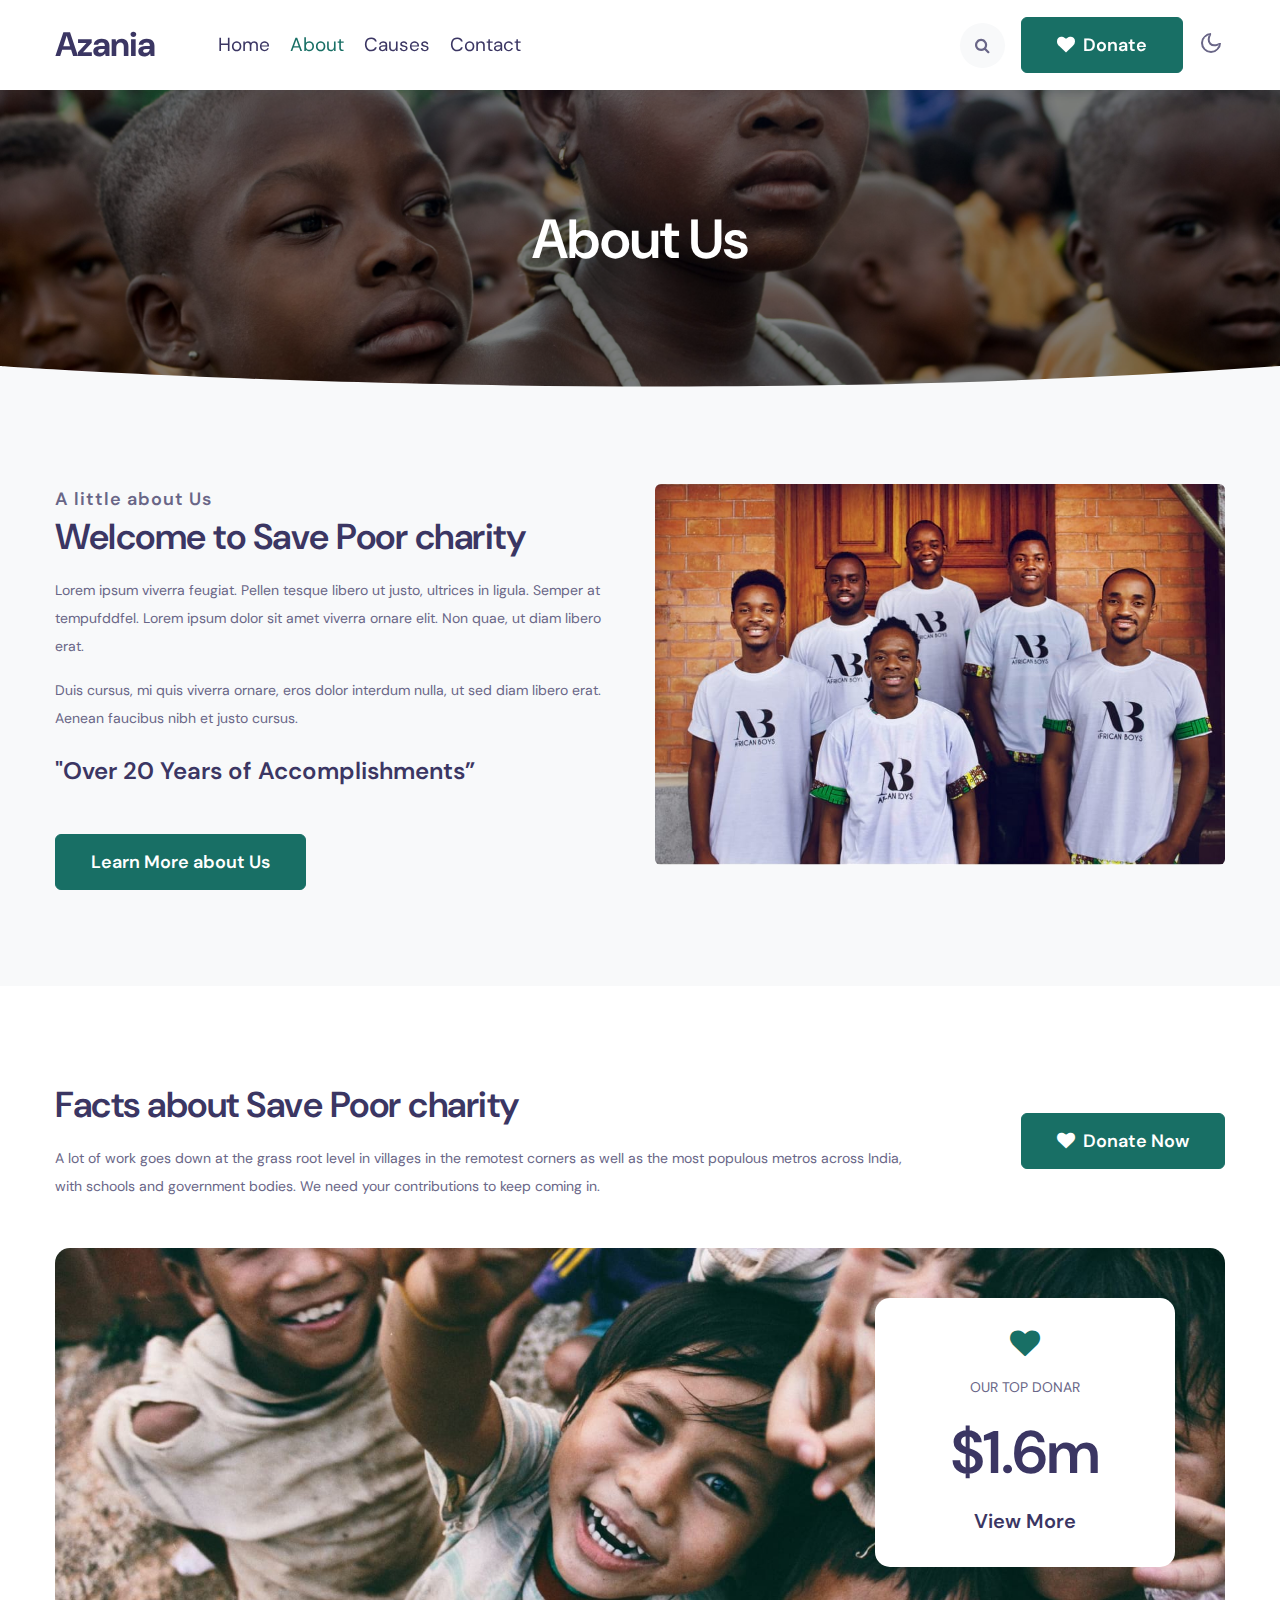
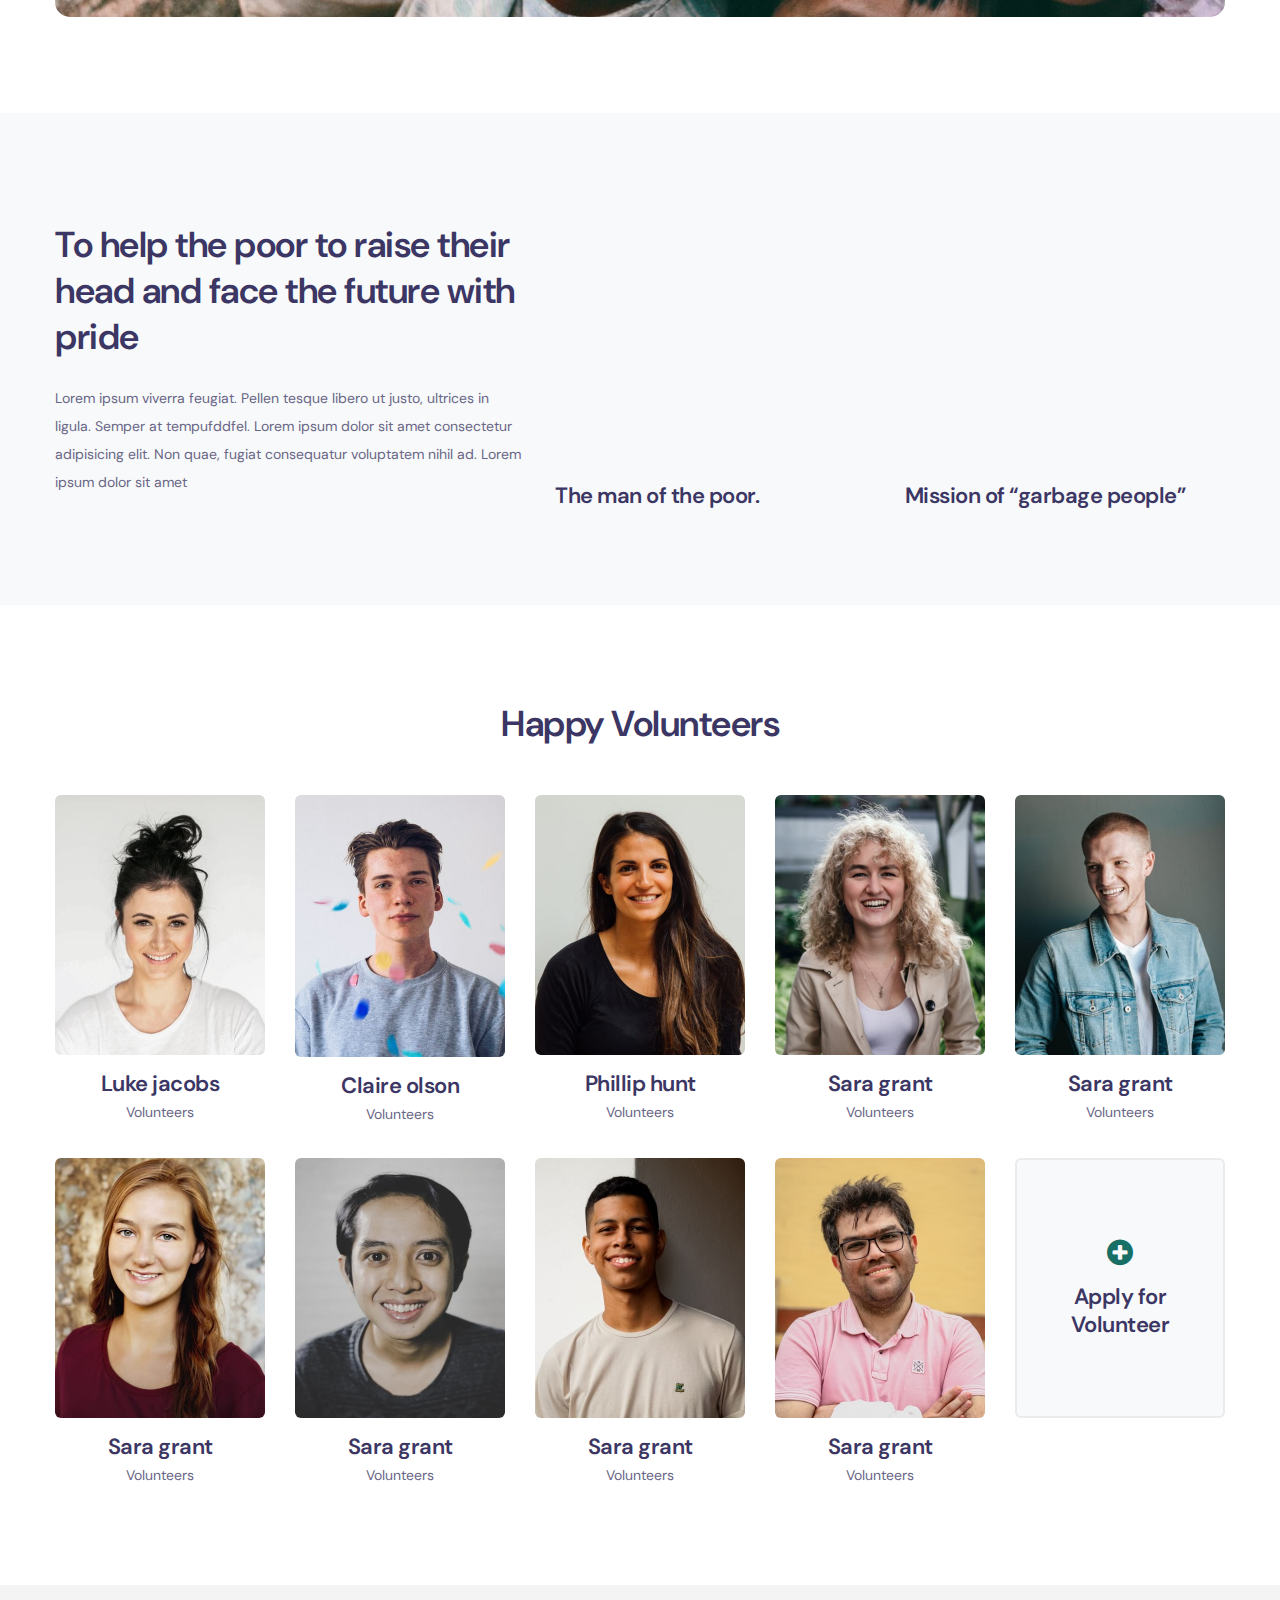
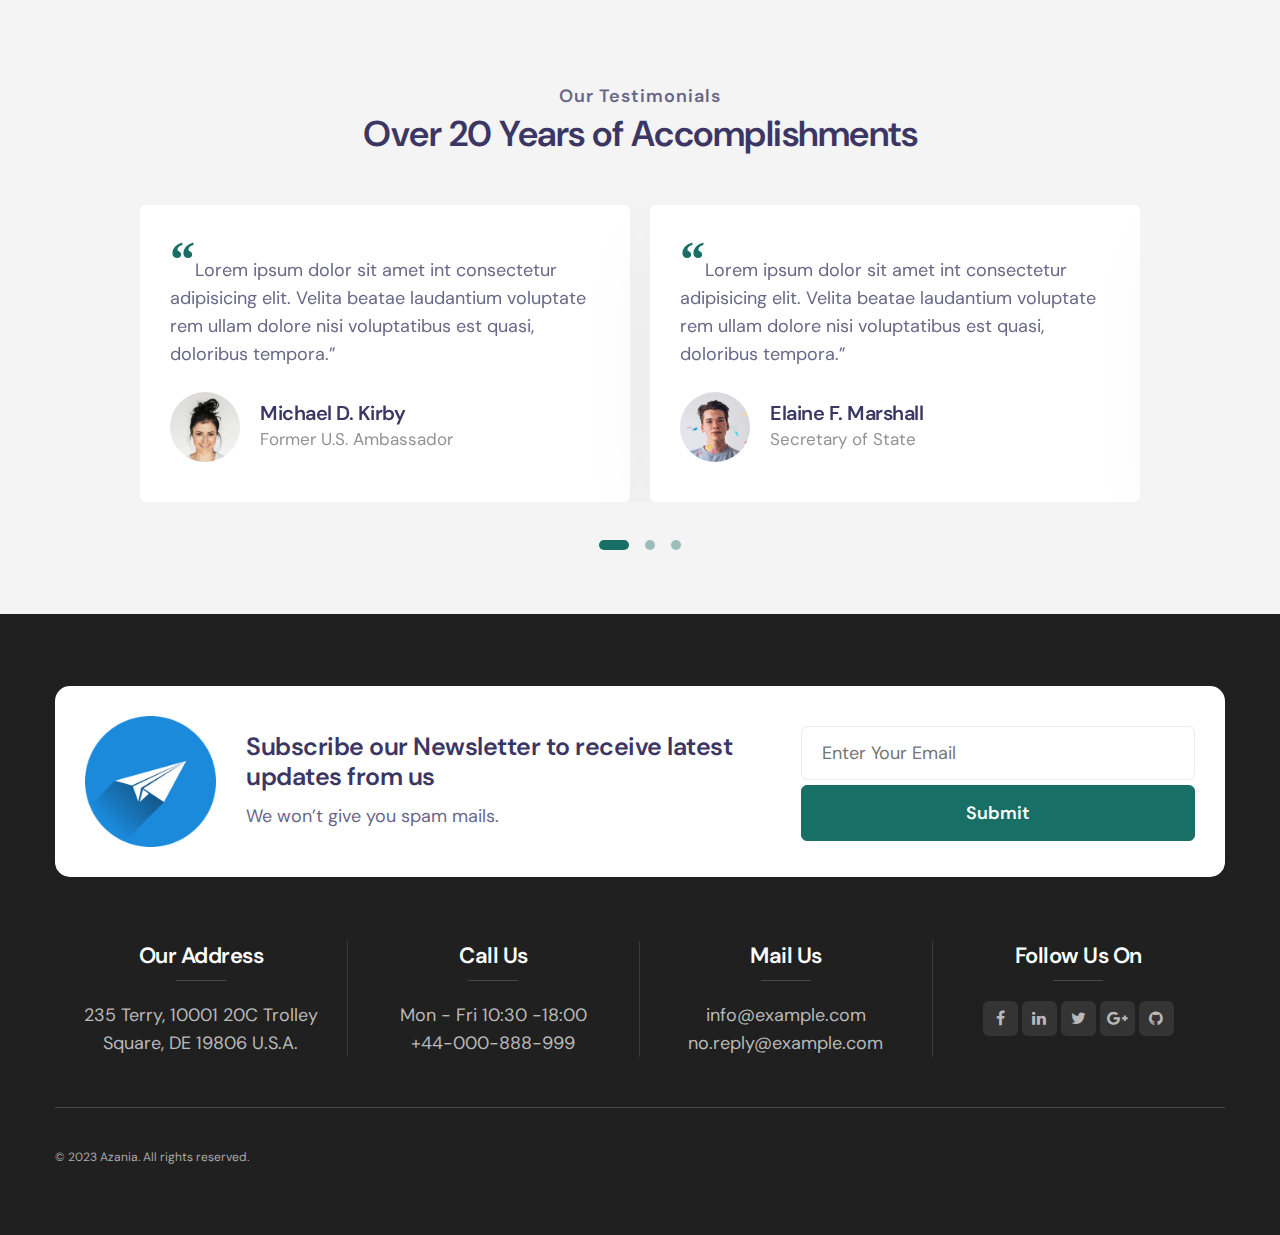
==== azania/about.html @ c0903a4f "Init Commit" ====
<!--
Author: W3layouts
Author URL: http://w3layouts.com
-->
<!doctype html>
<html lang="en">
  <head>
    <!-- Required meta tags -->
    <meta charset="utf-8">
    <meta name="viewport" content="width=device-width, initial-scale=1, shrink-to-fit=no">

    <title>Azania - NPO</title>

    <link href="//fonts.googleapis.com/css2?family=DM+Sans:wght@400;700&display=swap" rel="stylesheet">
    
    <!-- Template CSS -->
    <link rel="stylesheet" href="assets/css/style-starter.css">
  </head>
  <body>
<!--header-->
<header id="site-header" class="fixed-top">
  <div class="container">
    <nav class="navbar navbar-expand-lg stroke">
      <h1><a class="navbar-brand mr-lg-5" href="index.html">
        <!-- <img src="assets/images/logo.png" alt="Your logo" title="Your logo" /> -->
        Azania
        </a></h1>
      <!-- if logo is image enable this   
    <a class="navbar-brand" href="#index.html">
        <img src="image-path" alt="Your logo" title="Your logo" style="height:35px;" />
    </a> -->
      <button class="navbar-toggler  collapsed bg-gradient" type="button" data-toggle="collapse"
        data-target="#navbarTogglerDemo02" aria-controls="navbarTogglerDemo02" aria-expanded="false"
        aria-label="Toggle navigation">
        <span class="navbar-toggler-icon fa icon-expand fa-bars"></span>
        <span class="navbar-toggler-icon fa icon-close fa-times"></span>
        </span>
      </button>

      <div class="collapse navbar-collapse" id="navbarTogglerDemo02">
        <ul class="navbar-nav w-100">
          <li class="nav-item @@home__active">
            <a class="nav-link" href="index.html">Home <span class="sr-only">(current)</span></a>
          </li>
          <li class="nav-item active">
            <a class="nav-link" href="about.html">About</a>
          </li>
          <li class="nav-item @@causes__active">
            <a class="nav-link" href="causes.html">Causes</a>
          </li>
          <li class="nav-item @@contact__active">
            <a class="nav-link" href="contact.html">Contact</a>
          </li>
          <li class="ml-lg-auto mr-lg-0 m-auto">
            <!--/search-right-->
            <div class="search-right">
              <a href="#search" title="search"><span class="fa fa-search" aria-hidden="true"></span></a>
              <!-- search popup -->
              <div id="search" class="pop-overlay">
                  <div class="popup">
                      <h4 class="mb-3">Search here</h4>
                      <form action="error.html" method="GET" class="search-box">
                          <input type="search" placeholder="Enter Keyword" name="search" required="required"
                              autofocus="">
                          <button type="submit" class="btn btn-style btn-primary">Search</button>
                      </form>

                  </div>
                  <a class="close" href="#close">×</a>
              </div>
              <!-- /search popup -->
          </div>
          <!--//search-right-->
          </li>
          <li class="align-self">
            <a href="#donate" class="btn btn-style btn-primary ml-lg-3 mr-lg-2"><span class="fa fa-heart mr-1"></span> Donate</a>
          </li>
        </ul>
      </div>
      <!-- toggle switch for light and dark theme -->
      <div class="mobile-position">
        <nav class="navigation">
          <div class="theme-switch-wrapper">
            <label class="theme-switch" for="checkbox">
              <input type="checkbox" id="checkbox">
              <div class="mode-container">
                <i class="gg-sun"></i>
                <i class="gg-moon"></i>
              </div>
            </label>
          </div>
        </nav>
      </div>
      <!-- //toggle switch for light and dark theme -->
    </nav>
  </div>
</header>
<!-- //header -->
<div class="inner-banner">
    <section class="w3l-breadcrumb py-5">
        <div class="container py-lg-5 py-md-3">
            <h2 class="title">About Us</h2>
        </div>
    </section>
</div>
<!-- banner bottom shape -->
<div class="position-relative">
    <div class="shape overflow-hidden">
        <svg viewBox="0 0 2880 48" fill="none" xmlns="http://www.w3.org/2000/svg">
            <path d="M0 48H1437.5H2880V0H2160C1442.5 52 720 0 720 0H0V48Z" fill="currentColor"></path>
        </svg>
    </div>
</div>
<!-- banner bottom shape -->
<section class="w3l-aboutblock1 py-5" id="about">
    <div class="container py-lg-5 py-md-3">
        <div class="row">
            <div class="col-lg-6">
                <h5 class="title-small">A little about Us</h5>
                <h3 class="title-big">Welcome to Save Poor charity</h3>
                <p class="mt-3">Lorem ipsum viverra feugiat. Pellen tesque libero ut justo,
                    ultrices in ligula. Semper at tempufddfel. Lorem ipsum dolor sit amet viverra ornare
                    elit. Non quae, ut diam libero erat.</p>
                <p class="mt-3">Duis cursus, mi quis viverra ornare, eros dolor interdum nulla, ut sed diam libero erat. Aenean faucibus
                    nibh et justo cursus.</p>
                <h3 class="title mt-4">"Over 20 Years of Accomplishments”</h3>
                <a href="#MoreAboutUs" class="btn btn-primary btn-style mt-lg-5 mt-4">Learn More about Us</a>
            </div>
            <div class="col-lg-6 mt-lg-0 mt-5">
                <img src="assets/images/about.jpg" alt="" class="radius-image img-fluid">
            </div>
        </div>
    </div>
</section>
 <!-- forms -->
 <section class="w3l-forms-9 py-5" id="">
     <div class="main-w3 py-lg-5 py-md-3">
         <div class="container">
             <div class="row align-items-center">
                 <div class="main-midd col-lg-9">
                     <h3 class="title-big">Facts about Save Poor charity</h3>
                     <p class="mt-3">A lot of work goes down at the grass root level in villages in the remotest corners
                         as
                         well as the most populous metros across India, with schools and government bodies.
                         We need your contributions to keep coming in.</p>
                 </div>
                 <div class="main-midd-2 col-lg-3 mt-lg-0 mt-4 text-lg-right">
                     <a class="btn btn-style btn-primary" href="#donate"><span class="fa fa-heart mr-1"></span> Donate
                         Now </a>
                 </div>
             </div>

             <div class="donar-img mt-5">
                <div class="right-side text-center">
                    <span class="fa fa-heart"></span>
                    <p>OUR TOP DONAR</p>
                    <h3 class="big my-3">$1.6m</h3>
                    <a class="btn btn-text" href="#ViewMore">View More</a>
                </div>
            </div>
         </div>
     </div>
 </section>
 <!-- //forms -->
<section class="w3l-aboutblock3 py-5" id="videos">
    <div class="video-recipe py-lg-5 py-md-3">
        <div class="container">
            <div class="row">
                <div class="col-lg-5 align-self">
                    <h3 class="title-big">To help the poor to raise their head and face the future with pride</h3>
                    <p class="mt-4">Lorem ipsum viverra feugiat. Pellen tesque libero ut justo,
                        ultrices in ligula. Semper at tempufddfel. Lorem ipsum dolor sit amet consectetur adipisicing
                        elit. Non quae, fugiat consequatur voluptatem nihil ad. Lorem ipsum dolor sit amet</p>
                </div>
                <div class="col-lg-7 mt-lg-0 mt-md-5 mt-4">
                    <div class="row">
                        <div class="col-md-6">
                            <iframe src="https://www.youtube.com/embed/MG3jGHnBVQs" frameborder="0"
                                allow="accelerometer; autoplay; encrypted-media; gyroscope; picture-in-picture"
                                allowfullscreen></iframe>
                            <h3 class="video-title mt-sm-4 mt-3">The man of the poor.</h3>
                        </div>
                        <div class="col-md-6 mt-md-0 mt-5">
                            <iframe src="https://www.youtube.com/embed/MG3jGHnBVQs" frameborder="0"
                                allow="accelerometer; autoplay; encrypted-media; gyroscope; picture-in-picture"
                                allowfullscreen></iframe>
                                <h3 class="video-title mt-sm-4 mt-3">Mission of “garbage people”</h3>
                        </div>
                    </div>
                </div>
            </div>
        </div>
    </div>
</section>
<!--/team-sec-->
<section class="w3l-team-main" id="team">
    <div class="team py-5">
        <div class="container py-lg-5">
            <div class="title-content text-center">
                <h3 class="title-big">Happy Volunteers</h3>
            </div>
            <div class="team-row mt-md-5 mt-4">
                <div class="team-wrap">
                    <div class="team-member text-center">
                        <div class="team-img">
                            <img src="assets/images/team1.jpg" alt="" class="radius-image img-fluid">
                        </div>
                        <a href="#url" class="team-title">Luke jacobs</a>
                        <p>Volunteers</p>
                    </div>
                </div>
                <!-- end team member -->

                <div class="team-wrap">
                    <div class="team-member text-center">
                        <div class="team-img">
                            <img src="assets/images/team2.jpg" alt="" class="radius-image img-fluid">
                        </div>
                        <a href="#url" class="team-title">Claire olson</a>
                        <p>Volunteers</p>
                    </div>
                </div>
                <!-- end team member -->

                <div class="team-wrap">
                    <div class="team-member last text-center">
                        <div class="team-img">
                            <img src="assets/images/team3.jpg" alt="" class="radius-image img-fluid">
                        </div>
                        <a href="#url" class="team-title">Phillip hunt</a>
                        <p>Volunteers</p>
                    </div>
                </div>
                <!-- end team member -->

                <div class="team-wrap">
                    <div class="team-member last text-center">
                        <div class="team-img">
                            <img src="assets/images/team4.jpg" alt="" class="radius-image img-fluid">
                        </div>
                        <a href="#url" class="team-title">Sara grant</a>
                        <p>Volunteers</p>
                    </div>
                </div>
                <!-- end team member -->

                <div class="team-wrap">
                    <div class="team-member last text-center">
                        <div class="team-img">
                            <img src="assets/images/team5.jpg" alt="" class="radius-image img-fluid">
                        </div>
                        <a href="#url" class="team-title">Sara grant</a>
                        <p>Volunteers</p>
                    </div>
                </div>
                <!-- end team member -->

                <div class="team-wrap">
                    <div class="team-member last text-center">
                        <div class="team-img">
                            <img src="assets/images/team6.jpg" alt="" class="radius-image img-fluid">
                        </div>
                        <a href="#url" class="team-title">Sara grant</a>
                        <p>Volunteers</p>
                    </div>
                </div>
                <!-- end team member -->

                <div class="team-wrap">
                    <div class="team-member last text-center">
                        <div class="team-img">
                            <img src="assets/images/team7.jpg" alt="" class="radius-image img-fluid">
                        </div>
                        <a href="#url" class="team-title">Sara grant</a>
                        <p>Volunteers</p>
                    </div>
                </div>
                <!-- end team member -->

                <div class="team-wrap">
                    <div class="team-member last text-center">
                        <div class="team-img">
                            <img src="assets/images/team8.jpg" alt="" class="radius-image img-fluid">
                        </div>
                        <a href="#url" class="team-title">Sara grant</a>
                        <p>Volunteers</p>
                    </div>
                </div>
                <!-- end team member -->

                <div class="team-wrap">
                    <div class="team-member last text-center">
                        <div class="team-img">
                            <img src="assets/images/team9.jpg" alt="" class="radius-image img-fluid">
                        </div>
                        <a href="#url" class="team-title">Sara grant</a>
                        <p>Volunteers</p>
                    </div>
                </div>
                <!-- end team member -->

                <div class="team-apply">
                    <a href="#url" class="team-title m-0"><span class="fa fa-plus-circle d-block mb-3"></span> Apply for Volunteer</a>
                </div>

            </div>
        </div>
</section>
<!--//team-sec-->
<!-- testimonials -->
<section class="w3l-testimonials" id="testimonials">
	<!-- /grids -->
	<div class="customer-layout py-5">
		<div class="container py-lg-5 py-md-4">
            <div class="heading align-self text-center">
                <h6 class="title-small">Our Testimonials</h6>
                <h3 class="title-big mb-md-5 mb-4">Over 20 Years of Accomplishments</h3>
            </div>
			<!-- /grids -->
			<div class="row testimonial-row">
				<div id="owl-demo1" class="owl-two owl-carousel owl-theme mb-lg-3 mb-5">
					<div class="item">
						<div class="testimonial-content">
							<div class="testimonial">
								<blockquote>
									<q>Lorem ipsum dolor sit amet int consectetur adipisicing elit. Velita beatae laudantium
										voluptate rem ullam dolore nisi voluptatibus est quasi, doloribus tempora.</q>
								</blockquote>
								<div class="testi-des">
									<div class="test-img"><img src="assets/images/team1.jpg" class="img-fluid" alt="client-img">
									</div>
									<div class="peopl align-self">
										<h3>Michael D. Kirby</h3>
										<p class="indentity">Former U.S. Ambassador </p>
									</div>
								</div>
							</div>
						</div>
					</div>
					<div class="item">
						<div class="testimonial-content">
							<div class="testimonial">
							  <blockquote>
								  <q>Lorem ipsum dolor sit amet int consectetur adipisicing elit. Velita beatae laudantium
									  voluptate rem ullam dolore nisi voluptatibus est quasi, doloribus tempora.</q>
							  </blockquote>
								<div class="testi-des">
									<div class="test-img"><img src="assets/images/team2.jpg" class="img-fluid" alt="client-img">
									</div>
									<div class="peopl align-self">
										<h3>Elaine F. Marshall</h3>
										<p class="indentity">Secretary of State </p>
									</div>
								</div>
							</div>
						</div>
					</div>
					<div class="item">
						<div class="testimonial-content">
							<div class="testimonial">
							  <blockquote>
								  <q>Lorem ipsum dolor sit amet int consectetur adipisicing elit. Velita beatae laudantium
									  voluptate rem ullam dolore nisi voluptatibus est quasi, doloribus tempora.</q>
							  </blockquote>
								<div class="testi-des">
									<div class="test-img"><img src="assets/images/team3.jpg" class="img-fluid" alt="client-img">
									</div>
									<div class="peopl align-self">
										<h3>Janice Hoffman</h3>
										<p class="indentity">Chief Operating Officer</p>
									</div>
								</div>
							</div>
						</div>
					</div>
					<div class="item">
						<div class="testimonial-content">
							<div class="testimonial">
							  <blockquote>
								  <q>Lorem ipsum dolor sit amet int consectetur adipisicing elit. Velita beatae laudantium
									  voluptate rem ullam dolore nisi voluptatibus est quasi, doloribus tempora.</q>
							  </blockquote>
								<div class="testi-des">
									<div class="test-img"><img src="assets/images/team4.jpg" class="img-fluid" alt="client-img">
									</div>
									<div class="peopl align-self">
										<h3>Stefan Homa</h3>
										<p class="indentity">Charity architect</p>
									</div>
								</div>
							</div>
						</div>
					</div>
					<div class="item">
						<div class="testimonial-content">
							<div class="testimonial">
							  <blockquote>
								  <q>Lorem ipsum dolor sit amet int consectetur adipisicing elit. Velita beatae laudantium
									  voluptate rem ullam dolore nisi voluptatibus est quasi, doloribus tempora.</q>
							  </blockquote>
								<div class="testi-des">
									<div class="test-img"><img src="assets/images/team2.jpg" class="img-fluid" alt="client-img">
									</div>
									<div class="peopl align-self">
										<h3>Jeannie Gooch</h3>
										<p class="indentity">Funding teacher</p>
									</div>
								</div>
							</div>
						</div>
					</div>
					<div class="item">
						<div class="testimonial-content">
							<div class="testimonial">
							  <blockquote>
								  <q>Lorem ipsum dolor sit amet int consectetur adipisicing elit. Velita beatae laudantium
									  voluptate rem ullam dolore nisi voluptatibus est quasi, doloribus tempora.</q>
							  </blockquote>
								<div class="testi-des">
									<div class="test-img"><img src="assets/images/team3.jpg" class="img-fluid" alt="client-img">
									</div>
									<div class="peopl align-self">
										<h3>Elaine F. Marshall</h3>
										<p class="indentity">Secretary of State</p>
									</div>
								</div>
							</div>
						</div>
					</div>
				</div>
			</div>
		</div>
		<!-- /grids -->
	</div>
	<!-- //grids -->
  </section>
  <!-- //testimonials -->
<!-- footer 14 -->
<div class="w3l-footer-main">
  <div class="w3l-sub-footer-content">
      <section class="_form-3">
          <div class="form-main">
              <div class="container">
                  <div class="middle-section grid-column top-bottom">
                      <div class="image grid-three-column">
                          <img src="assets/images/subscribe.png" alt="" class="img-fluid radius-image-full">
                      </div>
                      <div class="text-grid grid-three-column">
                          <h2>Subscribe our Newsletter to receive latest updates from us</h2>
                          <p>We won’t give you spam mails.</p>
                      </div>
                      <div class="form-text grid-three-column">
                          <form action="/" method="GET">
                              <input type="email" name=" placeholder" placeholder="Enter Your Email" required="">
                              <button type="submit" class="btn btn-style btn-primary">Submit</button>
                          </form>
                      </div>
                  </div>
              </div>
          </div>
      </section>
      <!-- Footers-14 -->
      <footer class="footer-14">
          <div id="footers14-block">
              <div class="container">
                  <div class="footers20-content">
                      <div class="d-grid grid-col-4 grids-content">
                          <div class="column">
                              <h4>Our Address</h4>
                                <p>235 Terry, 10001 20C Trolley Square,
                                  DE 19806  U.S.A.</p>
                          </div>
                          <div class="column">
                              <h4>Call Us</h4>
                              <p>Mon - Fri 10:30 -18:00</p>
                              <p><a href="tel:+44-000-888-999">+44-000-888-999</a></p>
                          </div>
                          <div class="column">
                              <h4>Mail Us</h4>
                              <p><a href="mailto:info@example.com">info@example.com</a></p>
                              <p><a href="mailto:no.reply@example.com">no.reply@example.com</a></p>
                          </div>
                          <div class="column">
                              <h4>Follow Us On</h4>
                              <ul>
                                  <li><a href="#facebook"><span class="fa fa-facebook"
                                              aria-hidden="true"></span></a>
                                  </li>
                                  <li><a href="#linkedin"><span class="fa fa-linkedin"
                                              aria-hidden="true"></span></a>
                                  </li>
                                  <li><a href="#twitter"><span class="fa fa-twitter"
                                              aria-hidden="true"></span></a>
                                  </li>
                                  <li><a href="#google"><span class="fa fa-google-plus"
                                              aria-hidden="true"></span></a>
                                  </li>
                                  <li><a href="#github"><span class="fa fa-github" aria-hidden="true"></span></a>
                                  </li>
                              </ul>
                          </div>
                      </div>
                  </div>
                  <div class="footers14-bottom d-flex">
                      <div class="copyright">
                          <p>© 2023 Azania. All rights reserved.</p>
                      </div>
                   
                  </div>
              </div>
          </div>
          <!-- move top -->
          <button onclick="topFunction()" id="movetop" title="Go to top">
              &uarr;
          </button>
          <script>
              // When the user scrolls down 20px from the top of the document, show the button
              window.onscroll = function () {
                  scrollFunction()
              };

              function scrollFunction() {
                  if (document.body.scrollTop > 20 || document.documentElement.scrollTop > 20) {
                      document.getElementById("movetop").style.display = "block";
                  } else {
                      document.getElementById("movetop").style.display = "none";
                  }
              }

              // When the user clicks on the button, scroll to the top of the document
              function topFunction() {
                  document.body.scrollTop = 0;
                  document.documentElement.scrollTop = 0;
              }
          </script>
          <!-- /move top -->

      </footer>
      <!-- Footers-14 -->
  </div>
</div>
<!-- //footer 14 -->

<script src="assets/js/jquery-3.3.1.min.js"></script> <!-- Common jquery plugin -->

<script src="assets/js/theme-change.js"></script><!-- theme switch js (light and dark)-->
<script src="assets/js/owl.carousel.js"></script>

<!-- script for banner slider-->
<script>
  $(document).ready(function () {
    $('.owl-one').owlCarousel({
      loop: true,
      dots: false,
      margin: 0,
      nav: true,
      responsiveClass: true,
      autoplay: true,
      autoplayTimeout: 5000,
      autoplaySpeed: 1000,
      autoplayHoverPause: false,
      responsive: {
        0: {
          items: 1
        },
        480: {
          items: 1
        },
        667: {
          items: 1
        },
        1000: {
          items: 1
        }
      }
    })
  })
</script>
<!-- //script -->

<!-- script for tesimonials carousel slider -->
<script>
  $(document).ready(function () {
    $("#owl-demo1").owlCarousel({
      loop: true,
      margin: 20,
      nav: false,
      responsiveClass: true,
      responsive: {
        0: {
          items: 1
        },
        736: {
          items: 1
        },
        1000: {
          items: 2,
          loop: false
        }
      }
    })
  })
</script>
<!-- //script for tesimonials carousel slider -->

<script src="assets/js/counter.js"></script>

<!--/MENU-JS-->
<script>
  $(window).on("scroll", function () {
    var scroll = $(window).scrollTop();

    if (scroll >= 80) {
      $("#site-header").addClass("nav-fixed");
    } else {
      $("#site-header").removeClass("nav-fixed");
    }
  });

  //Main navigation Active Class Add Remove
  $(".navbar-toggler").on("click", function () {
    $("header").toggleClass("active");
  });
  $(document).on("ready", function () {
    if ($(window).width() > 991) {
      $("header").removeClass("active");
    }
    $(window).on("resize", function () {
      if ($(window).width() > 991) {
        $("header").removeClass("active");
      }
    });
  });
</script>
<!--//MENU-JS-->

<!-- disable body scroll which navbar is in active -->
<script>
  $(function () {
    $('.navbar-toggler').click(function () {
      $('body').toggleClass('noscroll');
    })
  });
</script>
<!-- //disable body scroll which navbar is in active -->

<!--bootstrap-->
<script src="assets/js/bootstrap.min.js"></script>
<!-- //bootstrap-->
</body>

</html>
---- azania/assets/css/style-starter.css ----
@charset "UTF-8";
/*--
Author: W3layouts
Author URL: http://w3layouts.com
--*/
/*!
 * Bootstrap v4.4.1 (https://getbootstrap.com/)
 * Copyright 2011-2019 The Bootstrap Authors
 * Copyright 2011-2019 Twitter, Inc.
 * Licensed under MIT (https://github.com/twbs/bootstrap/blob/master/LICENSE)
 */
:root {
  --blue: #007bff;
  --indigo: #6610f2;
  --purple: #6f42c1;
  --pink: #e83e8c;
  --red: #dc3545;
  --orange: #fd7e14;
  --yellow: #ffc107;
  --green: #28a745;
  --teal: #20c997;
  --cyan: #17a2b8;
  --white: #fff;
  --gray: #6c757d;
  --gray-dark: #343a40;
  --primary: #186F65;
  --secondary: #6c757d;
  --success: #28a745;
  --info: #17a2b8;
  --warning: #ffc107;
  --danger: #dc3545;
  --light: #f8f9fa;
  --dark: #343a40;
  --breakpoint-xs: 0;
  --breakpoint-sm: 576px;
  --breakpoint-md: 768px;
  --breakpoint-lg: 992px;
  --breakpoint-xl: 1200px;
  --font-family-sans-serif: -apple-system, BlinkMacSystemFont, "Segoe UI", Roboto, "Helvetica Neue", Arial, "Noto Sans", sans-serif, "Apple Color Emoji", "Segoe UI Emoji", "Segoe UI Symbol", "Noto Color Emoji";
  --font-family-monospace: SFMono-Regular, Menlo, Monaco, Consolas, "Liberation Mono", "Courier New", monospace; }

*,
*::before,
*::after {
  box-sizing: border-box; }

html {
  font-family: sans-serif;
  line-height: 1.15;
  -webkit-text-size-adjust: 100%;
  -webkit-tap-highlight-color: rgba(0, 0, 0, 0); }

article, aside, figcaption, figure, footer, header, hgroup, main, nav, section {
  display: block; }

body {
  margin: 0;
  font-family: -apple-system, BlinkMacSystemFont, "Segoe UI", Roboto, "Helvetica Neue", Arial, "Noto Sans", sans-serif, "Apple Color Emoji", "Segoe UI Emoji", "Segoe UI Symbol", "Noto Color Emoji";
  font-size: 1rem;
  font-weight: 400;
  line-height: 1.5;
  color: #212529;
  text-align: left;
  background-color: #fff; }

[tabindex="-1"]:focus:not(:focus-visible) {
  outline: 0 !important; }

hr {
  box-sizing: content-box;
  height: 0;
  overflow: visible; }

h1, h2, h3, h4, h5, h6 {
  margin-top: 0;
  margin-bottom: 0.5rem; }

p {
  margin-top: 0;
  margin-bottom: 1rem;
  font-size: 12px;
}


abbr[title],
abbr[data-original-title] {
  text-decoration: underline;
  -webkit-text-decoration: underline dotted;
          text-decoration: underline dotted;
  cursor: help;
  border-bottom: 0;
  -webkit-text-decoration-skip-ink: none;
          text-decoration-skip-ink: none; }

address {
  margin-bottom: 1rem;
  font-style: normal;
  line-height: inherit; }

ol,
ul,
dl {
  margin-top: 0;
  margin-bottom: 1rem; }

ol ol,
ul ul,
ol ul,
ul ol {
  margin-bottom: 0; }

dt {
  font-weight: 700; }

dd {
  margin-bottom: .5rem;
  margin-left: 0; }

blockquote {
  margin: 0 0 1rem; }

b,
strong {
  font-weight: bolder; }

small {
  font-size: 80%; }

sub,
sup {
  position: relative;
  font-size: 75%;
  line-height: 0;
  vertical-align: baseline; }

sub {
  bottom: -.25em; }

sup {
  top: -.5em; }

a {
  color: #186F65;
  text-decoration: none;
  background-color: transparent; }
  a:hover {
    color: #b33900;
    text-decoration: underline; }

a:not([href]) {
  color: inherit;
  text-decoration: none; }
  a:not([href]):hover {
    color: inherit;
    text-decoration: none; }

pre,
code,
kbd,
samp {
  font-family: SFMono-Regular, Menlo, Monaco, Consolas, "Liberation Mono", "Courier New", monospace;
  font-size: 1em; }

pre {
  margin-top: 0;
  margin-bottom: 1rem;
  overflow: auto; }

figure {
  margin: 0 0 1rem; }

img {
  vertical-align: middle;
  border-style: none; }

svg {
  overflow: hidden;
  vertical-align: middle; }

table {
  border-collapse: collapse; }

caption {
  padding-top: 0.75rem;
  padding-bottom: 0.75rem;
  color: #6c757d;
  text-align: left;
  caption-side: bottom; }

th {
  text-align: inherit; }

label {
  display: inline-block;
  margin-bottom: 0.5rem; }

button {
  border-radius: 0; }

button:focus {
  outline: 1px dotted;
  outline: 5px auto -webkit-focus-ring-color; }

input,
button,
select,
optgroup,
textarea {
  margin: 0;
  font-family: inherit;
  font-size: inherit;
  line-height: inherit; }

button,
input {
  overflow: visible; }

button,
select {
  text-transform: none; }

select {
  word-wrap: normal; }

button,
[type="button"],
[type="reset"],
[type="submit"] {
  -webkit-appearance: button; }

button:not(:disabled),
[type="button"]:not(:disabled),
[type="reset"]:not(:disabled),
[type="submit"]:not(:disabled) {
  cursor: pointer; }

button::-moz-focus-inner,
[type="button"]::-moz-focus-inner,
[type="reset"]::-moz-focus-inner,
[type="submit"]::-moz-focus-inner {
  padding: 0;
  border-style: none; }

input[type="radio"],
input[type="checkbox"] {
  box-sizing: border-box;
  padding: 0; }

input[type="date"],
input[type="time"],
input[type="datetime-local"],
input[type="month"] {
  -webkit-appearance: listbox; }

textarea {
  overflow: auto;
  resize: vertical; }

fieldset {
  min-width: 0;
  padding: 0;
  margin: 0;
  border: 0; }

legend {
  display: block;
  width: 100%;
  max-width: 100%;
  padding: 0;
  margin-bottom: .5rem;
  font-size: 1.5rem;
  line-height: inherit;
  color: inherit;
  white-space: normal; }
  @media (max-width: 1200px) {
    legend {
      font-size: calc(1.275rem + 0.3vw) ; } }

progress {
  vertical-align: baseline; }

[type="number"]::-webkit-inner-spin-button,
[type="number"]::-webkit-outer-spin-button {
  height: auto; }

[type="search"] {
  outline-offset: -2px;
  -webkit-appearance: none; }

[type="search"]::-webkit-search-decoration {
  -webkit-appearance: none; }

::-webkit-file-upload-button {
  font: inherit;
  -webkit-appearance: button; }

output {
  display: inline-block; }

summary {
  display: list-item;
  cursor: pointer; }

template {
  display: none; }

[hidden] {
  display: none !important; }

h1, h2, h3, h4, h5, h6,
.h1, .h2, .h3, .h4, .h5, .h6 {
  margin-bottom: 0.5rem;
  font-weight: 500;
  line-height: 1.2; }

h1, .h1 {
  font-size: 2.5rem; }
  @media (max-width: 1200px) {
    h1, .h1 {
      font-size: calc(1.375rem + 1.5vw) ; } }

h2, .h2 {
  font-size: 2rem; }
  @media (max-width: 1200px) {
    h2, .h2 {
      font-size: calc(1.325rem + 0.9vw) ; } }

h3, .h3 {
  font-size: 1.75rem; }
  @media (max-width: 1200px) {
    h3, .h3 {
      font-size: calc(1.3rem + 0.6vw) ; } }

h4, .h4 {
  font-size: 1.5rem; }
  @media (max-width: 1200px) {
    h4, .h4 {
      font-size: calc(1.275rem + 0.3vw) ; } }

h5, .h5 {
  font-size: 1.25rem; }

h6, .h6 {
  font-size: 1rem; }

.lead {
  font-size: 1.25rem;
  font-weight: 300; }

.display-1 {
  font-size: 6rem;
  font-weight: 300;
  line-height: 1.2; }
  @media (max-width: 1200px) {
    .display-1 {
      font-size: calc(1.725rem + 5.7vw) ; } }

.display-2 {
  font-size: 5.5rem;
  font-weight: 300;
  line-height: 1.2; }
  @media (max-width: 1200px) {
    .display-2 {
      font-size: calc(1.675rem + 5.1vw) ; } }

.display-3 {
  font-size: 4.5rem;
  font-weight: 300;
  line-height: 1.2; }
  @media (max-width: 1200px) {
    .display-3 {
      font-size: calc(1.575rem + 3.9vw) ; } }

.display-4 {
  font-size: 3.5rem;
  font-weight: 300;
  line-height: 1.2; }
  @media (max-width: 1200px) {
    .display-4 {
      font-size: calc(1.475rem + 2.7vw) ; } }

hr {
  margin-top: 1rem;
  margin-bottom: 1rem;
  border: 0;
  border-top: 1px solid rgba(0, 0, 0, 0.1); }

small,
.small {
  font-size: 80%;
  font-weight: 400; }

mark,
.mark {
  padding: 0.2em;
  background-color: #fcf8e3; }

.list-unstyled {
  padding-left: 0;
  list-style: none; }

.list-inline {
  padding-left: 0;
  list-style: none; }

.list-inline-item {
  display: inline-block; }
  .list-inline-item:not(:last-child) {
    margin-right: 0.5rem; }

.initialism {
  font-size: 90%;
  text-transform: uppercase; }

.blockquote {
  margin-bottom: 1rem;
  font-size: 1.25rem; }

.blockquote-footer {
  display: block;
  font-size: 80%;
  color: #6c757d; }
  .blockquote-footer::before {
    content: "\2014\00A0"; }

.img-fluid {
  max-width: 100%;
  height: auto; }

.img-thumbnail {
  padding: 0.25rem;
  background-color: #fff;
  border: 1px solid #dee2e6;
  border-radius: 0.25rem;
  max-width: 100%;
  height: auto; }

.figure {
  display: inline-block; }

.figure-img {
  margin-bottom: 0.5rem;
  line-height: 1; }

.figure-caption {
  font-size: 90%;
  color: #6c757d; }

code {
  font-size: 87.5%;
  color: #e83e8c;
  word-wrap: break-word; }
  a > code {
    color: inherit; }

kbd {
  padding: 0.2rem 0.4rem;
  font-size: 87.5%;
  color: #fff;
  background-color: #212529;
  border-radius: 0.2rem; }
  kbd kbd {
    padding: 0;
    font-size: 100%;
    font-weight: 700; }

pre {
  display: block;
  font-size: 87.5%;
  color: #212529; }
  pre code {
    font-size: inherit;
    color: inherit;
    word-break: normal; }

.pre-scrollable {
  max-height: 340px;
  overflow-y: scroll; }

.container {
  width: 100%;
  padding-right: 15px;
  padding-left: 15px;
  margin-right: auto;
  margin-left: auto; }
  @media (min-width: 576px) {
    .container {
      max-width: 540px; } }
  @media (min-width: 768px) {
    .container {
      max-width: 720px; } }
  @media (min-width: 992px) {
    .container {
      max-width: 960px; } }
  @media (min-width: 1200px) {
    .container {
      max-width: 1140px; } }

.container-fluid, .container-sm, .container-md, .container-lg, .container-xl {
  width: 100%;
  padding-right: 15px;
  padding-left: 15px;
  margin-right: auto;
  margin-left: auto; }

@media (min-width: 576px) {
  .container, .container-sm {
    max-width: 540px; } }

@media (min-width: 768px) {
  .container, .container-sm, .container-md {
    max-width: 720px; } }

@media (min-width: 992px) {
  .container, .container-sm, .container-md, .container-lg {
    max-width: 960px; } }

@media (min-width: 1200px) {
  .container, .container-sm, .container-md, .container-lg, .container-xl {
    max-width: 1140px; } }

.row {
  display: flex;
  flex-wrap: wrap;
  margin-right: -15px;
  margin-left: -15px; }

.no-gutters {
  margin-right: 0;
  margin-left: 0; }
  .no-gutters > .col,
  .no-gutters > [class*="col-"] {
    padding-right: 0;
    padding-left: 0; }

.col-1, .col-2, .col-3, .col-4, .col-5, .col-6, .col-7, .col-8, .col-9, .col-10, .col-11, .col-12, .col,
.col-auto, .col-sm-1, .col-sm-2, .col-sm-3, .col-sm-4, .col-sm-5, .col-sm-6, .col-sm-7, .col-sm-8, .col-sm-9, .col-sm-10, .col-sm-11, .col-sm-12, .col-sm,
.col-sm-auto, .col-md-1, .col-md-2, .col-md-3, .col-md-4, .col-md-5, .col-md-6, .col-md-7, .col-md-8, .col-md-9, .col-md-10, .col-md-11, .col-md-12, .col-md,
.col-md-auto, .col-lg-1, .col-lg-2, .col-lg-3, .col-lg-4, .col-lg-5, .col-lg-6, .col-lg-7, .col-lg-8, .col-lg-9, .col-lg-10, .col-lg-11, .col-lg-12, .col-lg,
.col-lg-auto, .col-xl-1, .col-xl-2, .col-xl-3, .col-xl-4, .col-xl-5, .col-xl-6, .col-xl-7, .col-xl-8, .col-xl-9, .col-xl-10, .col-xl-11, .col-xl-12, .col-xl,
.col-xl-auto {
  position: relative;
  width: 100%;
  padding-right: 15px;
  padding-left: 15px; }

.col {
  flex-basis: 0;
  flex-grow: 1;
  max-width: 100%; }

.row-cols-1 > * {
  flex: 0 0 100%;
  max-width: 100%; }

.row-cols-2 > * {
  flex: 0 0 50%;
  max-width: 50%; }

.row-cols-3 > * {
  flex: 0 0 33.33333%;
  max-width: 33.33333%; }

.row-cols-4 > * {
  flex: 0 0 25%;
  max-width: 25%; }

.row-cols-5 > * {
  flex: 0 0 20%;
  max-width: 20%; }

.row-cols-6 > * {
  flex: 0 0 16.66667%;
  max-width: 16.66667%; }

.col-auto {
  flex: 0 0 auto;
  width: auto;
  max-width: 100%; }

.col-1 {
  flex: 0 0 8.33333%;
  max-width: 8.33333%; }

.col-2 {
  flex: 0 0 16.66667%;
  max-width: 16.66667%; }

.col-3 {
  flex: 0 0 25%;
  max-width: 25%; }

.col-4 {
  flex: 0 0 33.33333%;
  max-width: 33.33333%; }

.col-5 {
  flex: 0 0 41.66667%;
  max-width: 41.66667%; }

.col-6 {
  flex: 0 0 50%;
  max-width: 50%; }

.col-7 {
  flex: 0 0 58.33333%;
  max-width: 58.33333%; }

.col-8 {
  flex: 0 0 66.66667%;
  max-width: 66.66667%; }

.col-9 {
  flex: 0 0 75%;
  max-width: 75%; }

.col-10 {
  flex: 0 0 83.33333%;
  max-width: 83.33333%; }

.col-11 {
  flex: 0 0 91.66667%;
  max-width: 91.66667%; }

.col-12 {
  flex: 0 0 100%;
  max-width: 100%; }

.order-first {
  order: -1; }

.order-last {
  order: 13; }

.order-0 {
  order: 0; }

.order-1 {
  order: 1; }

.order-2 {
  order: 2; }

.order-3 {
  order: 3; }

.order-4 {
  order: 4; }

.order-5 {
  order: 5; }

.order-6 {
  order: 6; }

.order-7 {
  order: 7; }

.order-8 {
  order: 8; }

.order-9 {
  order: 9; }

.order-10 {
  order: 10; }

.order-11 {
  order: 11; }

.order-12 {
  order: 12; }

.offset-1 {
  margin-left: 8.33333%; }

.offset-2 {
  margin-left: 16.66667%; }

.offset-3 {
  margin-left: 25%; }

.offset-4 {
  margin-left: 33.33333%; }

.offset-5 {
  margin-left: 41.66667%; }

.offset-6 {
  margin-left: 50%; }

.offset-7 {
  margin-left: 58.33333%; }

.offset-8 {
  margin-left: 66.66667%; }

.offset-9 {
  margin-left: 75%; }

.offset-10 {
  margin-left: 83.33333%; }

.offset-11 {
  margin-left: 91.66667%; }

@media (min-width: 576px) {
  .col-sm {
    flex-basis: 0;
    flex-grow: 1;
    max-width: 100%; }
  .row-cols-sm-1 > * {
    flex: 0 0 100%;
    max-width: 100%; }
  .row-cols-sm-2 > * {
    flex: 0 0 50%;
    max-width: 50%; }
  .row-cols-sm-3 > * {
    flex: 0 0 33.33333%;
    max-width: 33.33333%; }
  .row-cols-sm-4 > * {
    flex: 0 0 25%;
    max-width: 25%; }
  .row-cols-sm-5 > * {
    flex: 0 0 20%;
    max-width: 20%; }
  .row-cols-sm-6 > * {
    flex: 0 0 16.66667%;
    max-width: 16.66667%; }
  .col-sm-auto {
    flex: 0 0 auto;
    width: auto;
    max-width: 100%; }
  .col-sm-1 {
    flex: 0 0 8.33333%;
    max-width: 8.33333%; }
  .col-sm-2 {
    flex: 0 0 16.66667%;
    max-width: 16.66667%; }
  .col-sm-3 {
    flex: 0 0 25%;
    max-width: 25%; }
  .col-sm-4 {
    flex: 0 0 33.33333%;
    max-width: 33.33333%; }
  .col-sm-5 {
    flex: 0 0 41.66667%;
    max-width: 41.66667%; }
  .col-sm-6 {
    flex: 0 0 50%;
    max-width: 50%; }
  .col-sm-7 {
    flex: 0 0 58.33333%;
    max-width: 58.33333%; }
  .col-sm-8 {
    flex: 0 0 66.66667%;
    max-width: 66.66667%; }
  .col-sm-9 {
    flex: 0 0 75%;
    max-width: 75%; }
  .col-sm-10 {
    flex: 0 0 83.33333%;
    max-width: 83.33333%; }
  .col-sm-11 {
    flex: 0 0 91.66667%;
    max-width: 91.66667%; }
  .col-sm-12 {
    flex: 0 0 100%;
    max-width: 100%; }
  .order-sm-first {
    order: -1; }
  .order-sm-last {
    order: 13; }
  .order-sm-0 {
    order: 0; }
  .order-sm-1 {
    order: 1; }
  .order-sm-2 {
    order: 2; }
  .order-sm-3 {
    order: 3; }
  .order-sm-4 {
    order: 4; }
  .order-sm-5 {
    order: 5; }
  .order-sm-6 {
    order: 6; }
  .order-sm-7 {
    order: 7; }
  .order-sm-8 {
    order: 8; }
  .order-sm-9 {
    order: 9; }
  .order-sm-10 {
    order: 10; }
  .order-sm-11 {
    order: 11; }
  .order-sm-12 {
    order: 12; }
  .offset-sm-0 {
    margin-left: 0; }
  .offset-sm-1 {
    margin-left: 8.33333%; }
  .offset-sm-2 {
    margin-left: 16.66667%; }
  .offset-sm-3 {
    margin-left: 25%; }
  .offset-sm-4 {
    margin-left: 33.33333%; }
  .offset-sm-5 {
    margin-left: 41.66667%; }
  .offset-sm-6 {
    margin-left: 50%; }
  .offset-sm-7 {
    margin-left: 58.33333%; }
  .offset-sm-8 {
    margin-left: 66.66667%; }
  .offset-sm-9 {
    margin-left: 75%; }
  .offset-sm-10 {
    margin-left: 83.33333%; }
  .offset-sm-11 {
    margin-left: 91.66667%; } }

@media (min-width: 768px) {
  .col-md {
    flex-basis: 0;
    flex-grow: 1;
    max-width: 100%; }
  .row-cols-md-1 > * {
    flex: 0 0 100%;
    max-width: 100%; }
  .row-cols-md-2 > * {
    flex: 0 0 50%;
    max-width: 50%; }
  .row-cols-md-3 > * {
    flex: 0 0 33.33333%;
    max-width: 33.33333%; }
  .row-cols-md-4 > * {
    flex: 0 0 25%;
    max-width: 25%; }
  .row-cols-md-5 > * {
    flex: 0 0 20%;
    max-width: 20%; }
  .row-cols-md-6 > * {
    flex: 0 0 16.66667%;
    max-width: 16.66667%; }
  .col-md-auto {
    flex: 0 0 auto;
    width: auto;
    max-width: 100%; }
  .col-md-1 {
    flex: 0 0 8.33333%;
    max-width: 8.33333%; }
  .col-md-2 {
    flex: 0 0 16.66667%;
    max-width: 16.66667%; }
  .col-md-3 {
    flex: 0 0 25%;
    max-width: 25%; }
  .col-md-4 {
    flex: 0 0 33.33333%;
    max-width: 33.33333%; }
  .col-md-5 {
    flex: 0 0 41.66667%;
    max-width: 41.66667%; }
  .col-md-6 {
    flex: 0 0 50%;
    max-width: 50%; }
  .col-md-7 {
    flex: 0 0 58.33333%;
    max-width: 58.33333%; }
  .col-md-8 {
    flex: 0 0 66.66667%;
    max-width: 66.66667%; }
  .col-md-9 {
    flex: 0 0 75%;
    max-width: 75%; }
  .col-md-10 {
    flex: 0 0 83.33333%;
    max-width: 83.33333%; }
  .col-md-11 {
    flex: 0 0 91.66667%;
    max-width: 91.66667%; }
  .col-md-12 {
    flex: 0 0 100%;
    max-width: 100%; }
  .order-md-first {
    order: -1; }
  .order-md-last {
    order: 13; }
  .order-md-0 {
    order: 0; }
  .order-md-1 {
    order: 1; }
  .order-md-2 {
    order: 2; }
  .order-md-3 {
    order: 3; }
  .order-md-4 {
    order: 4; }
  .order-md-5 {
    order: 5; }
  .order-md-6 {
    order: 6; }
  .order-md-7 {
    order: 7; }
  .order-md-8 {
    order: 8; }
  .order-md-9 {
    order: 9; }
  .order-md-10 {
    order: 10; }
  .order-md-11 {
    order: 11; }
  .order-md-12 {
    order: 12; }
  .offset-md-0 {
    margin-left: 0; }
  .offset-md-1 {
    margin-left: 8.33333%; }
  .offset-md-2 {
    margin-left: 16.66667%; }
  .offset-md-3 {
    margin-left: 25%; }
  .offset-md-4 {
    margin-left: 33.33333%; }
  .offset-md-5 {
    margin-left: 41.66667%; }
  .offset-md-6 {
    margin-left: 50%; }
  .offset-md-7 {
    margin-left: 58.33333%; }
  .offset-md-8 {
    margin-left: 66.66667%; }
  .offset-md-9 {
    margin-left: 75%; }
  .offset-md-10 {
    margin-left: 83.33333%; }
  .offset-md-11 {
    margin-left: 91.66667%; } }

@media (min-width: 992px) {
  .col-lg {
    flex-basis: 0;
    flex-grow: 1;
    max-width: 100%; }
  .row-cols-lg-1 > * {
    flex: 0 0 100%;
    max-width: 100%; }
  .row-cols-lg-2 > * {
    flex: 0 0 50%;
    max-width: 50%; }
  .row-cols-lg-3 > * {
    flex: 0 0 33.33333%;
    max-width: 33.33333%; }
  .row-cols-lg-4 > * {
    flex: 0 0 25%;
    max-width: 25%; }
  .row-cols-lg-5 > * {
    flex: 0 0 20%;
    max-width: 20%; }
  .row-cols-lg-6 > * {
    flex: 0 0 16.66667%;
    max-width: 16.66667%; }
  .col-lg-auto {
    flex: 0 0 auto;
    width: auto;
    max-width: 100%; }
  .col-lg-1 {
    flex: 0 0 8.33333%;
    max-width: 8.33333%; }
  .col-lg-2 {
    flex: 0 0 16.66667%;
    max-width: 16.66667%; }
  .col-lg-3 {
    flex: 0 0 25%;
    max-width: 25%; }
  .col-lg-4 {
    flex: 0 0 33.33333%;
    max-width: 33.33333%; }
  .col-lg-5 {
    flex: 0 0 41.66667%;
    max-width: 41.66667%; }
  .col-lg-6 {
    flex: 0 0 50%;
    max-width: 50%; }
  .col-lg-7 {
    flex: 0 0 58.33333%;
    max-width: 58.33333%; }
  .col-lg-8 {
    flex: 0 0 66.66667%;
    max-width: 66.66667%; }
  .col-lg-9 {
    flex: 0 0 75%;
    max-width: 75%; }
  .col-lg-10 {
    flex: 0 0 83.33333%;
    max-width: 83.33333%; }
  .col-lg-11 {
    flex: 0 0 91.66667%;
    max-width: 91.66667%; }
  .col-lg-12 {
    flex: 0 0 100%;
    max-width: 100%; }
  .order-lg-first {
    order: -1; }
  .order-lg-last {
    order: 13; }
  .order-lg-0 {
    order: 0; }
  .order-lg-1 {
    order: 1; }
  .order-lg-2 {
    order: 2; }
  .order-lg-3 {
    order: 3; }
  .order-lg-4 {
    order: 4; }
  .order-lg-5 {
    order: 5; }
  .order-lg-6 {
    order: 6; }
  .order-lg-7 {
    order: 7; }
  .order-lg-8 {
    order: 8; }
  .order-lg-9 {
    order: 9; }
  .order-lg-10 {
    order: 10; }
  .order-lg-11 {
    order: 11; }
  .order-lg-12 {
    order: 12; }
  .offset-lg-0 {
    margin-left: 0; }
  .offset-lg-1 {
    margin-left: 8.33333%; }
  .offset-lg-2 {
    margin-left: 16.66667%; }
  .offset-lg-3 {
    margin-left: 25%; }
  .offset-lg-4 {
    margin-left: 33.33333%; }
  .offset-lg-5 {
    margin-left: 41.66667%; }
  .offset-lg-6 {
    margin-left: 50%; }
  .offset-lg-7 {
    margin-left: 58.33333%; }
  .offset-lg-8 {
    margin-left: 66.66667%; }
  .offset-lg-9 {
    margin-left: 75%; }
  .offset-lg-10 {
    margin-left: 83.33333%; }
  .offset-lg-11 {
    margin-left: 91.66667%; } }

@media (min-width: 1200px) {
  .col-xl {
    flex-basis: 0;
    flex-grow: 1;
    max-width: 100%; }
  .row-cols-xl-1 > * {
    flex: 0 0 100%;
    max-width: 100%; }
  .row-cols-xl-2 > * {
    flex: 0 0 50%;
    max-width: 50%; }
  .row-cols-xl-3 > * {
    flex: 0 0 33.33333%;
    max-width: 33.33333%; }
  .row-cols-xl-4 > * {
    flex: 0 0 25%;
    max-width: 25%; }
  .row-cols-xl-5 > * {
    flex: 0 0 20%;
    max-width: 20%; }
  .row-cols-xl-6 > * {
    flex: 0 0 16.66667%;
    max-width: 16.66667%; }
  .col-xl-auto {
    flex: 0 0 auto;
    width: auto;
    max-width: 100%; }
  .col-xl-1 {
    flex: 0 0 8.33333%;
    max-width: 8.33333%; }
  .col-xl-2 {
    flex: 0 0 16.66667%;
    max-width: 16.66667%; }
  .col-xl-3 {
    flex: 0 0 25%;
    max-width: 25%; }
  .col-xl-4 {
    flex: 0 0 33.33333%;
    max-width: 33.33333%; }
  .col-xl-5 {
    flex: 0 0 41.66667%;
    max-width: 41.66667%; }
  .col-xl-6 {
    flex: 0 0 50%;
    max-width: 50%; }
  .col-xl-7 {
    flex: 0 0 58.33333%;
    max-width: 58.33333%; }
  .col-xl-8 {
    flex: 0 0 66.66667%;
    max-width: 66.66667%; }
  .col-xl-9 {
    flex: 0 0 75%;
    max-width: 75%; }
  .col-xl-10 {
    flex: 0 0 83.33333%;
    max-width: 83.33333%; }
  .col-xl-11 {
    flex: 0 0 91.66667%;
    max-width: 91.66667%; }
  .col-xl-12 {
    flex: 0 0 100%;
    max-width: 100%; }
  .order-xl-first {
    order: -1; }
  .order-xl-last {
    order: 13; }
  .order-xl-0 {
    order: 0; }
  .order-xl-1 {
    order: 1; }
  .order-xl-2 {
    order: 2; }
  .order-xl-3 {
    order: 3; }
  .order-xl-4 {
    order: 4; }
  .order-xl-5 {
    order: 5; }
  .order-xl-6 {
    order: 6; }
  .order-xl-7 {
    order: 7; }
  .order-xl-8 {
    order: 8; }
  .order-xl-9 {
    order: 9; }
  .order-xl-10 {
    order: 10; }
  .order-xl-11 {
    order: 11; }
  .order-xl-12 {
    order: 12; }
  .offset-xl-0 {
    margin-left: 0; }
  .offset-xl-1 {
    margin-left: 8.33333%; }
  .offset-xl-2 {
    margin-left: 16.66667%; }
  .offset-xl-3 {
    margin-left: 25%; }
  .offset-xl-4 {
    margin-left: 33.33333%; }
  .offset-xl-5 {
    margin-left: 41.66667%; }
  .offset-xl-6 {
    margin-left: 50%; }
  .offset-xl-7 {
    margin-left: 58.33333%; }
  .offset-xl-8 {
    margin-left: 66.66667%; }
  .offset-xl-9 {
    margin-left: 75%; }
  .offset-xl-10 {
    margin-left: 83.33333%; }
  .offset-xl-11 {
    margin-left: 91.66667%; } }

.table {
  width: 100%;
  margin-bottom: 1rem;
  color: #212529; }
  .table th,
  .table td {
    padding: 0.75rem;
    vertical-align: top;
    border-top: 1px solid #dee2e6; }
  .table thead th {
    vertical-align: bottom;
    border-bottom: 2px solid #dee2e6; }
  .table tbody + tbody {
    border-top: 2px solid #dee2e6; }

.table-sm th,
.table-sm td {
  padding: 0.3rem; }

.table-bordered {
  border: 1px solid #dee2e6; }
  .table-bordered th,
  .table-bordered td {
    border: 1px solid #dee2e6; }
  .table-bordered thead th,
  .table-bordered thead td {
    border-bottom-width: 2px; }

.table-borderless th,
.table-borderless td,
.table-borderless thead th,
.table-borderless tbody + tbody {
  border: 0; }

.table-striped tbody tr:nth-of-type(odd) {
  background-color: rgba(0, 0, 0, 0.05); }

.table-hover tbody tr:hover {
  color: #212529;
  background-color: rgba(0, 0, 0, 0.075); }

.table-primary,
.table-primary > th,
.table-primary > td {
  background-color: #ffcfb8; }

.table-primary th,
.table-primary td,
.table-primary thead th,
.table-primary tbody + tbody {
  border-color: #ffa57a; }

.table-hover .table-primary:hover {
  background-color: #ffbe9f; }
  .table-hover .table-primary:hover > td,
  .table-hover .table-primary:hover > th {
    background-color: #ffbe9f; }

.table-secondary,
.table-secondary > th,
.table-secondary > td {
  background-color: #d6d8db; }

.table-secondary th,
.table-secondary td,
.table-secondary thead th,
.table-secondary tbody + tbody {
  border-color: #b3b7bb; }

.table-hover .table-secondary:hover {
  background-color: #c8cbcf; }
  .table-hover .table-secondary:hover > td,
  .table-hover .table-secondary:hover > th {
    background-color: #c8cbcf; }

.table-success,
.table-success > th,
.table-success > td {
  background-color: #c3e6cb; }

.table-success th,
.table-success td,
.table-success thead th,
.table-success tbody + tbody {
  border-color: #8fd19e; }

.table-hover .table-success:hover {
  background-color: #b1dfbb; }
  .table-hover .table-success:hover > td,
  .table-hover .table-success:hover > th {
    background-color: #b1dfbb; }

.table-info,
.table-info > th,
.table-info > td {
  background-color: #bee5eb; }

.table-info th,
.table-info td,
.table-info thead th,
.table-info tbody + tbody {
  border-color: #86cfda; }

.table-hover .table-info:hover {
  background-color: #abdde5; }
  .table-hover .table-info:hover > td,
  .table-hover .table-info:hover > th {
    background-color: #abdde5; }

.table-warning,
.table-warning > th,
.table-warning > td {
  background-color: #ffeeba; }

.table-warning th,
.table-warning td,
.table-warning thead th,
.table-warning tbody + tbody {
  border-color: #ffdf7e; }

.table-hover .table-warning:hover {
  background-color: #ffe8a1; }
  .table-hover .table-warning:hover > td,
  .table-hover .table-warning:hover > th {
    background-color: #ffe8a1; }

.table-danger,
.table-danger > th,
.table-danger > td {
  background-color: #f5c6cb; }

.table-danger th,
.table-danger td,
.table-danger thead th,
.table-danger tbody + tbody {
  border-color: #ed969e; }

.table-hover .table-danger:hover {
  background-color: #f1b0b7; }
  .table-hover .table-danger:hover > td,
  .table-hover .table-danger:hover > th {
    background-color: #f1b0b7; }

.table-light,
.table-light > th,
.table-light > td {
  background-color: #fdfdfe; }

.table-light th,
.table-light td,
.table-light thead th,
.table-light tbody + tbody {
  border-color: #fbfcfc; }

.table-hover .table-light:hover {
  background-color: #ececf6; }
  .table-hover .table-light:hover > td,
  .table-hover .table-light:hover > th {
    background-color: #ececf6; }

.table-dark,
.table-dark > th,
.table-dark > td {
  background-color: #c6c8ca; }

.table-dark th,
.table-dark td,
.table-dark thead th,
.table-dark tbody + tbody {
  border-color: #95999c; }

.table-hover .table-dark:hover {
  background-color: #b9bbbe; }
  .table-hover .table-dark:hover > td,
  .table-hover .table-dark:hover > th {
    background-color: #b9bbbe; }

.table-active,
.table-active > th,
.table-active > td {
  background-color: rgba(0, 0, 0, 0.075); }

.table-hover .table-active:hover {
  background-color: rgba(0, 0, 0, 0.075); }
  .table-hover .table-active:hover > td,
  .table-hover .table-active:hover > th {
    background-color: rgba(0, 0, 0, 0.075); }

.table .thead-dark th {
  color: #fff;
  background-color: #343a40;
  border-color: #454d55; }

.table .thead-light th {
  color: #495057;
  background-color: #e9ecef;
  border-color: #dee2e6; }

.table-dark {
  color: #fff;
  background-color: #343a40; }
  .table-dark th,
  .table-dark td,
  .table-dark thead th {
    border-color: #454d55; }
  .table-dark.table-bordered {
    border: 0; }
  .table-dark.table-striped tbody tr:nth-of-type(odd) {
    background-color: rgba(255, 255, 255, 0.05); }
  .table-dark.table-hover tbody tr:hover {
    color: #fff;
    background-color: rgba(255, 255, 255, 0.075); }

@media (max-width: 575.98px) {
  .table-responsive-sm {
    display: block;
    width: 100%;
    overflow-x: auto;
    -webkit-overflow-scrolling: touch; }
    .table-responsive-sm > .table-bordered {
      border: 0; } }

@media (max-width: 767.98px) {
  .table-responsive-md {
    display: block;
    width: 100%;
    overflow-x: auto;
    -webkit-overflow-scrolling: touch; }
    .table-responsive-md > .table-bordered {
      border: 0; } }

@media (max-width: 991.98px) {
  .table-responsive-lg {
    display: block;
    width: 100%;
    overflow-x: auto;
    -webkit-overflow-scrolling: touch; }
    .table-responsive-lg > .table-bordered {
      border: 0; } }

@media (max-width: 1199.98px) {
  .table-responsive-xl {
    display: block;
    width: 100%;
    overflow-x: auto;
    -webkit-overflow-scrolling: touch; }
    .table-responsive-xl > .table-bordered {
      border: 0; } }

.table-responsive {
  display: block;
  width: 100%;
  overflow-x: auto;
  -webkit-overflow-scrolling: touch; }
  .table-responsive > .table-bordered {
    border: 0; }

.form-control {
  display: block;
  width: 100%;
  height: calc(1.5em + 0.75rem + 2px);
  padding: 0.375rem 0.75rem;
  font-size: 1rem;
  font-weight: 400;
  line-height: 1.5;
  color: #495057;
  background-color: #fff;
  background-clip: padding-box;
  border: 1px solid #ced4da;
  border-radius: 0.25rem;
  transition: border-color 0.15s ease-in-out, box-shadow 0.15s ease-in-out; }
  @media (prefers-reduced-motion: reduce) {
    .form-control {
      transition: none; } }
  .form-control::-ms-expand {
    background-color: transparent;
    border: 0; }
  .form-control:-moz-focusring {
    color: transparent;
    text-shadow: 0 0 0 #495057; }
  .form-control:focus {
    color: #495057;
    background-color: #fff;
    border-color: #ffa980;
    outline: 0;
    box-shadow: 0 0 0 0.2rem rgba(255, 82, 0, 0.25); }
  .form-control::-webkit-input-placeholder {
    color: #6c757d;
    opacity: 1; }
  .form-control::-moz-placeholder {
    color: #6c757d;
    opacity: 1; }
  .form-control:-ms-input-placeholder {
    color: #6c757d;
    opacity: 1; }
  .form-control::-ms-input-placeholder {
    color: #6c757d;
    opacity: 1; }
  .form-control::placeholder {
    color: #6c757d;
    opacity: 1; }
  .form-control:disabled, .form-control[readonly] {
    background-color: #e9ecef;
    opacity: 1; }

select.form-control:focus::-ms-value {
  color: #495057;
  background-color: #fff; }

.form-control-file,
.form-control-range {
  display: block;
  width: 100%; }

.col-form-label {
  padding-top: calc(0.375rem + 1px);
  padding-bottom: calc(0.375rem + 1px);
  margin-bottom: 0;
  font-size: inherit;
  line-height: 1.5; }

.col-form-label-lg {
  padding-top: calc(0.5rem + 1px);
  padding-bottom: calc(0.5rem + 1px);
  font-size: 1.25rem;
  line-height: 1.5; }

.col-form-label-sm {
  padding-top: calc(0.25rem + 1px);
  padding-bottom: calc(0.25rem + 1px);
  font-size: 0.875rem;
  line-height: 1.5; }

.form-control-plaintext {
  display: block;
  width: 100%;
  padding: 0.375rem 0;
  margin-bottom: 0;
  font-size: 1rem;
  line-height: 1.5;
  color: #212529;
  background-color: transparent;
  border: solid transparent;
  border-width: 1px 0; }
  .form-control-plaintext.form-control-sm, .form-control-plaintext.form-control-lg {
    padding-right: 0;
    padding-left: 0; }

.form-control-sm {
  height: calc(1.5em + 0.5rem + 2px);
  padding: 0.25rem 0.5rem;
  font-size: 0.875rem;
  line-height: 1.5;
  border-radius: 0.2rem; }

.form-control-lg {
  height: calc(1.5em + 1rem + 2px);
  padding: 0.5rem 1rem;
  font-size: 1.25rem;
  line-height: 1.5;
  border-radius: 0.3rem; }

select.form-control[size], select.form-control[multiple] {
  height: auto; }

textarea.form-control {
  height: auto; }

.form-group {
  margin-bottom: 1rem; }

.form-text {
  display: block;
  margin-top: 0.25rem; }

.form-row {
  display: flex;
  flex-wrap: wrap;
  margin-right: -5px;
  margin-left: -5px; }
  .form-row > .col,
  .form-row > [class*="col-"] {
    padding-right: 5px;
    padding-left: 5px; }

.form-check {
  position: relative;
  display: block;
  padding-left: 1.25rem; }

.form-check-input {
  position: absolute;
  margin-top: 0.3rem;
  margin-left: -1.25rem; }
  .form-check-input[disabled] ~ .form-check-label,
  .form-check-input:disabled ~ .form-check-label {
    color: #6c757d; }

.form-check-label {
  margin-bottom: 0; }

.form-check-inline {
  display: inline-flex;
  align-items: center;
  padding-left: 0;
  margin-right: 0.75rem; }
  .form-check-inline .form-check-input {
    position: static;
    margin-top: 0;
    margin-right: 0.3125rem;
    margin-left: 0; }

.valid-feedback {
  display: none;
  width: 100%;
  margin-top: 0.25rem;
  font-size: 80%;
  color: #28a745; }

.valid-tooltip {
  position: absolute;
  top: 100%;
  z-index: 5;
  display: none;
  max-width: 100%;
  padding: 0.25rem 0.5rem;
  margin-top: .1rem;
  font-size: 0.875rem;
  line-height: 1.5;
  color: #fff;
  background-color: rgba(40, 167, 69, 0.9);
  border-radius: 0.25rem; }

.was-validated :valid ~ .valid-feedback,
.was-validated :valid ~ .valid-tooltip,
.is-valid ~ .valid-feedback,
.is-valid ~ .valid-tooltip {
  display: block; }

.was-validated .form-control:valid, .form-control.is-valid {
  border-color: #28a745;
  padding-right: calc(1.5em + 0.75rem);
  background-image: url("data:image/svg+xml,%3csvg xmlns='http://www.w3.org/2000/svg' width='8' height='8' viewBox='0 0 8 8'%3e%3cpath fill='%2328a745' d='M2.3 6.73L.6 4.53c-.4-1.04.46-1.4 1.1-.8l1.1 1.4 3.4-3.8c.6-.63 1.6-.27 1.2.7l-4 4.6c-.43.5-.8.4-1.1.1z'/%3e%3c/svg%3e");
  background-repeat: no-repeat;
  background-position: right calc(0.375em + 0.1875rem) center;
  background-size: calc(0.75em + 0.375rem) calc(0.75em + 0.375rem); }
  .was-validated .form-control:valid:focus, .form-control.is-valid:focus {
    border-color: #28a745;
    box-shadow: 0 0 0 0.2rem rgba(40, 167, 69, 0.25); }

.was-validated textarea.form-control:valid, textarea.form-control.is-valid {
  padding-right: calc(1.5em + 0.75rem);
  background-position: top calc(0.375em + 0.1875rem) right calc(0.375em + 0.1875rem); }

.was-validated .custom-select:valid, .custom-select.is-valid {
  border-color: #28a745;
  padding-right: calc(0.75em + 2.3125rem);
  background: url("data:image/svg+xml,%3csvg xmlns='http://www.w3.org/2000/svg' width='4' height='5' viewBox='0 0 4 5'%3e%3cpath fill='%23343a40' d='M2 0L0 2h4zm0 5L0 3h4z'/%3e%3c/svg%3e") no-repeat right 0.75rem center/8px 10px, url("data:image/svg+xml,%3csvg xmlns='http://www.w3.org/2000/svg' width='8' height='8' viewBox='0 0 8 8'%3e%3cpath fill='%2328a745' d='M2.3 6.73L.6 4.53c-.4-1.04.46-1.4 1.1-.8l1.1 1.4 3.4-3.8c.6-.63 1.6-.27 1.2.7l-4 4.6c-.43.5-.8.4-1.1.1z'/%3e%3c/svg%3e") #fff no-repeat center right 1.75rem/calc(0.75em + 0.375rem) calc(0.75em + 0.375rem); }
  .was-validated .custom-select:valid:focus, .custom-select.is-valid:focus {
    border-color: #28a745;
    box-shadow: 0 0 0 0.2rem rgba(40, 167, 69, 0.25); }

.was-validated .form-check-input:valid ~ .form-check-label, .form-check-input.is-valid ~ .form-check-label {
  color: #28a745; }

.was-validated .form-check-input:valid ~ .valid-feedback,
.was-validated .form-check-input:valid ~ .valid-tooltip, .form-check-input.is-valid ~ .valid-feedback,
.form-check-input.is-valid ~ .valid-tooltip {
  display: block; }

.was-validated .custom-control-input:valid ~ .custom-control-label, .custom-control-input.is-valid ~ .custom-control-label {
  color: #28a745; }
  .was-validated .custom-control-input:valid ~ .custom-control-label::before, .custom-control-input.is-valid ~ .custom-control-label::before {
    border-color: #28a745; }

.was-validated .custom-control-input:valid:checked ~ .custom-control-label::before, .custom-control-input.is-valid:checked ~ .custom-control-label::before {
  border-color: #34ce57;
  background-color: #34ce57; }

.was-validated .custom-control-input:valid:focus ~ .custom-control-label::before, .custom-control-input.is-valid:focus ~ .custom-control-label::before {
  box-shadow: 0 0 0 0.2rem rgba(40, 167, 69, 0.25); }

.was-validated .custom-control-input:valid:focus:not(:checked) ~ .custom-control-label::before, .custom-control-input.is-valid:focus:not(:checked) ~ .custom-control-label::before {
  border-color: #28a745; }

.was-validated .custom-file-input:valid ~ .custom-file-label, .custom-file-input.is-valid ~ .custom-file-label {
  border-color: #28a745; }

.was-validated .custom-file-input:valid:focus ~ .custom-file-label, .custom-file-input.is-valid:focus ~ .custom-file-label {
  border-color: #28a745;
  box-shadow: 0 0 0 0.2rem rgba(40, 167, 69, 0.25); }

.invalid-feedback {
  display: none;
  width: 100%;
  margin-top: 0.25rem;
  font-size: 80%;
  color: #dc3545; }

.invalid-tooltip {
  position: absolute;
  top: 100%;
  z-index: 5;
  display: none;
  max-width: 100%;
  padding: 0.25rem 0.5rem;
  margin-top: .1rem;
  font-size: 0.875rem;
  line-height: 1.5;
  color: #fff;
  background-color: rgba(220, 53, 69, 0.9);
  border-radius: 0.25rem; }

.was-validated :invalid ~ .invalid-feedback,
.was-validated :invalid ~ .invalid-tooltip,
.is-invalid ~ .invalid-feedback,
.is-invalid ~ .invalid-tooltip {
  display: block; }

.was-validated .form-control:invalid, .form-control.is-invalid {
  border-color: #dc3545;
  padding-right: calc(1.5em + 0.75rem);
  background-image: url("data:image/svg+xml,%3csvg xmlns='http://www.w3.org/2000/svg' width='12' height='12' fill='none' stroke='%23dc3545' viewBox='0 0 12 12'%3e%3ccircle cx='6' cy='6' r='4.5'/%3e%3cpath stroke-linejoin='round' d='M5.8 3.6h.4L6 6.5z'/%3e%3ccircle cx='6' cy='8.2' r='.6' fill='%23dc3545' stroke='none'/%3e%3c/svg%3e");
  background-repeat: no-repeat;
  background-position: right calc(0.375em + 0.1875rem) center;
  background-size: calc(0.75em + 0.375rem) calc(0.75em + 0.375rem); }
  .was-validated .form-control:invalid:focus, .form-control.is-invalid:focus {
    border-color: #dc3545;
    box-shadow: 0 0 0 0.2rem rgba(220, 53, 69, 0.25); }

.was-validated textarea.form-control:invalid, textarea.form-control.is-invalid {
  padding-right: calc(1.5em + 0.75rem);
  background-position: top calc(0.375em + 0.1875rem) right calc(0.375em + 0.1875rem); }

.was-validated .custom-select:invalid, .custom-select.is-invalid {
  border-color: #dc3545;
  padding-right: calc(0.75em + 2.3125rem);
  background: url("data:image/svg+xml,%3csvg xmlns='http://www.w3.org/2000/svg' width='4' height='5' viewBox='0 0 4 5'%3e%3cpath fill='%23343a40' d='M2 0L0 2h4zm0 5L0 3h4z'/%3e%3c/svg%3e") no-repeat right 0.75rem center/8px 10px, url("data:image/svg+xml,%3csvg xmlns='http://www.w3.org/2000/svg' width='12' height='12' fill='none' stroke='%23dc3545' viewBox='0 0 12 12'%3e%3ccircle cx='6' cy='6' r='4.5'/%3e%3cpath stroke-linejoin='round' d='M5.8 3.6h.4L6 6.5z'/%3e%3ccircle cx='6' cy='8.2' r='.6' fill='%23dc3545' stroke='none'/%3e%3c/svg%3e") #fff no-repeat center right 1.75rem/calc(0.75em + 0.375rem) calc(0.75em + 0.375rem); }
  .was-validated .custom-select:invalid:focus, .custom-select.is-invalid:focus {
    border-color: #dc3545;
    box-shadow: 0 0 0 0.2rem rgba(220, 53, 69, 0.25); }

.was-validated .form-check-input:invalid ~ .form-check-label, .form-check-input.is-invalid ~ .form-check-label {
  color: #dc3545; }

.was-validated .form-check-input:invalid ~ .invalid-feedback,
.was-validated .form-check-input:invalid ~ .invalid-tooltip, .form-check-input.is-invalid ~ .invalid-feedback,
.form-check-input.is-invalid ~ .invalid-tooltip {
  display: block; }

.was-validated .custom-control-input:invalid ~ .custom-control-label, .custom-control-input.is-invalid ~ .custom-control-label {
  color: #dc3545; }
  .was-validated .custom-control-input:invalid ~ .custom-control-label::before, .custom-control-input.is-invalid ~ .custom-control-label::before {
    border-color: #dc3545; }

.was-validated .custom-control-input:invalid:checked ~ .custom-control-label::before, .custom-control-input.is-invalid:checked ~ .custom-control-label::before {
  border-color: #e4606d;
  background-color: #e4606d; }

.was-validated .custom-control-input:invalid:focus ~ .custom-control-label::before, .custom-control-input.is-invalid:focus ~ .custom-control-label::before {
  box-shadow: 0 0 0 0.2rem rgba(220, 53, 69, 0.25); }

.was-validated .custom-control-input:invalid:focus:not(:checked) ~ .custom-control-label::before, .custom-control-input.is-invalid:focus:not(:checked) ~ .custom-control-label::before {
  border-color: #dc3545; }

.was-validated .custom-file-input:invalid ~ .custom-file-label, .custom-file-input.is-invalid ~ .custom-file-label {
  border-color: #dc3545; }

.was-validated .custom-file-input:invalid:focus ~ .custom-file-label, .custom-file-input.is-invalid:focus ~ .custom-file-label {
  border-color: #dc3545;
  box-shadow: 0 0 0 0.2rem rgba(220, 53, 69, 0.25); }

.form-inline {
  display: flex;
  flex-flow: row wrap;
  align-items: center; }
  .form-inline .form-check {
    width: 100%; }
  @media (min-width: 576px) {
    .form-inline label {
      display: flex;
      align-items: center;
      justify-content: center;
      margin-bottom: 0; }
    .form-inline .form-group {
      display: flex;
      flex: 0 0 auto;
      flex-flow: row wrap;
      align-items: center;
      margin-bottom: 0; }
    .form-inline .form-control {
      display: inline-block;
      width: auto;
      vertical-align: middle; }
    .form-inline .form-control-plaintext {
      display: inline-block; }
    .form-inline .input-group,
    .form-inline .custom-select {
      width: auto; }
    .form-inline .form-check {
      display: flex;
      align-items: center;
      justify-content: center;
      width: auto;
      padding-left: 0; }
    .form-inline .form-check-input {
      position: relative;
      flex-shrink: 0;
      margin-top: 0;
      margin-right: 0.25rem;
      margin-left: 0; }
    .form-inline .custom-control {
      align-items: center;
      justify-content: center; }
    .form-inline .custom-control-label {
      margin-bottom: 0; } }

.btn {
  display: inline-block;
  font-weight: 400;
  color: #212529;
  text-align: center;
  vertical-align: middle;
  cursor: pointer;
  -webkit-user-select: none;
     -moz-user-select: none;
      -ms-user-select: none;
          user-select: none;
  background-color: transparent;
  border: 1px solid transparent;
  padding: 0.375rem 0.75rem;
  font-size: 1rem;
  line-height: 1.5;
  border-radius: 0.25rem;
  transition: color 0.15s ease-in-out, background-color 0.15s ease-in-out, border-color 0.15s ease-in-out, box-shadow 0.15s ease-in-out; }
  @media (prefers-reduced-motion: reduce) {
    .btn {
      transition: none; } }
  .btn:hover {
    color: #212529;
    text-decoration: none; }
  .btn:focus, .btn.focus {
    outline: 0;
    box-shadow: 0 0 0 0.2rem rgba(255, 82, 0, 0.25); }
  .btn.disabled, .btn:disabled {
    opacity: 0.65; }

a.btn.disabled,
fieldset:disabled a.btn {
  pointer-events: none; }

.btn-primary {
  color: #fff;
  background-color: #186F65;
  border-color: #186F65; }
  .btn-primary:hover {
    color: #fff;
    background-color: #B5CB99;
    border-color: #186F65; }
  .btn-primary:focus, .btn-primary.focus {
    color: #fff;
    background-color: #B5CB99;
    border-color: #186F65;
    box-shadow: 0 0 0 0.2rem rgba(255, 108, 38, 0.5); }
  .btn-primary.disabled, .btn-primary:disabled {
    color: #fff;
    background-color: #B5CB99;
    border-color: #186F65; }
  .btn-primary:not(:disabled):not(.disabled):active, .btn-primary:not(:disabled):not(.disabled).active,
  .show > .btn-primary.dropdown-toggle {
    color: #fff;
    background-color: #B5CB99;
    border-color: #186F65; }
    .btn-primary:not(:disabled):not(.disabled):active:focus, .btn-primary:not(:disabled):not(.disabled).active:focus,
    .show > .btn-primary.dropdown-toggle:focus {
      box-shadow: 0 0 0 0.2rem rgba(255, 108, 38, 0.5); }

.btn-secondary {
  color: #fff;
  background-color: #6c757d;
  border-color: #6c757d; }
  .btn-secondary:hover {
    color: #fff;
    background-color: #5a6268;
    border-color: #545b62; }
  .btn-secondary:focus, .btn-secondary.focus {
    color: #fff;
    background-color: #5a6268;
    border-color: #545b62;
    box-shadow: 0 0 0 0.2rem rgba(130, 138, 145, 0.5); }
  .btn-secondary.disabled, .btn-secondary:disabled {
    color: #fff;
    background-color: #6c757d;
    border-color: #6c757d; }
  .btn-secondary:not(:disabled):not(.disabled):active, .btn-secondary:not(:disabled):not(.disabled).active,
  .show > .btn-secondary.dropdown-toggle {
    color: #fff;
    background-color: #545b62;
    border-color: #4e555b; }
    .btn-secondary:not(:disabled):not(.disabled):active:focus, .btn-secondary:not(:disabled):not(.disabled).active:focus,
    .show > .btn-secondary.dropdown-toggle:focus {
      box-shadow: 0 0 0 0.2rem rgba(130, 138, 145, 0.5); }

.btn-success {
  color: #fff;
  background-color: #28a745;
  border-color: #28a745; }
  .btn-success:hover {
    color: #fff;
    background-color: #218838;
    border-color: #1e7e34; }
  .btn-success:focus, .btn-success.focus {
    color: #fff;
    background-color: #218838;
    border-color: #1e7e34;
    box-shadow: 0 0 0 0.2rem rgba(72, 180, 97, 0.5); }
  .btn-success.disabled, .btn-success:disabled {
    color: #fff;
    background-color: #28a745;
    border-color: #28a745; }
  .btn-success:not(:disabled):not(.disabled):active, .btn-success:not(:disabled):not(.disabled).active,
  .show > .btn-success.dropdown-toggle {
    color: #fff;
    background-color: #1e7e34;
    border-color: #1c7430; }
    .btn-success:not(:disabled):not(.disabled):active:focus, .btn-success:not(:disabled):not(.disabled).active:focus,
    .show > .btn-success.dropdown-toggle:focus {
      box-shadow: 0 0 0 0.2rem rgba(72, 180, 97, 0.5); }

.btn-info {
  color: #fff;
  background-color: #17a2b8;
  border-color: #17a2b8; }
  .btn-info:hover {
    color: #fff;
    background-color: #138496;
    border-color: #117a8b; }
  .btn-info:focus, .btn-info.focus {
    color: #fff;
    background-color: #138496;
    border-color: #117a8b;
    box-shadow: 0 0 0 0.2rem rgba(58, 176, 195, 0.5); }
  .btn-info.disabled, .btn-info:disabled {
    color: #fff;
    background-color: #17a2b8;
    border-color: #17a2b8; }
  .btn-info:not(:disabled):not(.disabled):active, .btn-info:not(:disabled):not(.disabled).active,
  .show > .btn-info.dropdown-toggle {
    color: #fff;
    background-color: #117a8b;
    border-color: #10707f; }
    .btn-info:not(:disabled):not(.disabled):active:focus, .btn-info:not(:disabled):not(.disabled).active:focus,
    .show > .btn-info.dropdown-toggle:focus {
      box-shadow: 0 0 0 0.2rem rgba(58, 176, 195, 0.5); }

.btn-warning {
  color: #212529;
  background-color: #ffc107;
  border-color: #ffc107; }
  .btn-warning:hover {
    color: #212529;
    background-color: #e0a800;
    border-color: #d39e00; }
  .btn-warning:focus, .btn-warning.focus {
    color: #212529;
    background-color: #e0a800;
    border-color: #d39e00;
    box-shadow: 0 0 0 0.2rem rgba(222, 170, 12, 0.5); }
  .btn-warning.disabled, .btn-warning:disabled {
    color: #212529;
    background-color: #ffc107;
    border-color: #ffc107; }
  .btn-warning:not(:disabled):not(.disabled):active, .btn-warning:not(:disabled):not(.disabled).active,
  .show > .btn-warning.dropdown-toggle {
    color: #212529;
    background-color: #d39e00;
    border-color: #c69500; }
    .btn-warning:not(:disabled):not(.disabled):active:focus, .btn-warning:not(:disabled):not(.disabled).active:focus,
    .show > .btn-warning.dropdown-toggle:focus {
      box-shadow: 0 0 0 0.2rem rgba(222, 170, 12, 0.5); }

.btn-danger {
  color: #fff;
  background-color: #dc3545;
  border-color: #dc3545; }
  .btn-danger:hover {
    color: #fff;
    background-color: #c82333;
    border-color: #bd2130; }
  .btn-danger:focus, .btn-danger.focus {
    color: #fff;
    background-color: #c82333;
    border-color: #bd2130;
    box-shadow: 0 0 0 0.2rem rgba(225, 83, 97, 0.5); }
  .btn-danger.disabled, .btn-danger:disabled {
    color: #fff;
    background-color: #dc3545;
    border-color: #dc3545; }
  .btn-danger:not(:disabled):not(.disabled):active, .btn-danger:not(:disabled):not(.disabled).active,
  .show > .btn-danger.dropdown-toggle {
    color: #fff;
    background-color: #bd2130;
    border-color: #b21f2d; }
    .btn-danger:not(:disabled):not(.disabled):active:focus, .btn-danger:not(:disabled):not(.disabled).active:focus,
    .show > .btn-danger.dropdown-toggle:focus {
      box-shadow: 0 0 0 0.2rem rgba(225, 83, 97, 0.5); }

.btn-light {
  color: #212529;
  background-color: #f8f9fa;
  border-color: #f8f9fa; }
  .btn-light:hover {
    color: #212529;
    background-color: #e2e6ea;
    border-color: #dae0e5; }
  .btn-light:focus, .btn-light.focus {
    color: #212529;
    background-color: #e2e6ea;
    border-color: #dae0e5;
    box-shadow: 0 0 0 0.2rem rgba(216, 217, 219, 0.5); }
  .btn-light.disabled, .btn-light:disabled {
    color: #212529;
    background-color: #f8f9fa;
    border-color: #f8f9fa; }
  .btn-light:not(:disabled):not(.disabled):active, .btn-light:not(:disabled):not(.disabled).active,
  .show > .btn-light.dropdown-toggle {
    color: #212529;
    background-color: #dae0e5;
    border-color: #d3d9df; }
    .btn-light:not(:disabled):not(.disabled):active:focus, .btn-light:not(:disabled):not(.disabled).active:focus,
    .show > .btn-light.dropdown-toggle:focus {
      box-shadow: 0 0 0 0.2rem rgba(216, 217, 219, 0.5); }

.btn-dark {
  color: #fff;
  background-color: #343a40;
  border-color: #343a40; }
  .btn-dark:hover {
    color: #fff;
    background-color: #23272b;
    border-color: #1d2124; }
  .btn-dark:focus, .btn-dark.focus {
    color: #fff;
    background-color: #23272b;
    border-color: #1d2124;
    box-shadow: 0 0 0 0.2rem rgba(82, 88, 93, 0.5); }
  .btn-dark.disabled, .btn-dark:disabled {
    color: #fff;
    background-color: #343a40;
    border-color: #343a40; }
  .btn-dark:not(:disabled):not(.disabled):active, .btn-dark:not(:disabled):not(.disabled).active,
  .show > .btn-dark.dropdown-toggle {
    color: #fff;
    background-color: #1d2124;
    border-color: #171a1d; }
    .btn-dark:not(:disabled):not(.disabled):active:focus, .btn-dark:not(:disabled):not(.disabled).active:focus,
    .show > .btn-dark.dropdown-toggle:focus {
      box-shadow: 0 0 0 0.2rem rgba(82, 88, 93, 0.5); }

.btn-outline-primary {
  color: #186F65;
  border-color: #186F65; }
  .btn-outline-primary:hover {
    color: #fff;
    background-color: #186F65;
    border-color: #186F65; }
  .btn-outline-primary:focus, .btn-outline-primary.focus {
    box-shadow: 0 0 0 0.2rem rgba(255, 82, 0, 0.5); }
  .btn-outline-primary.disabled, .btn-outline-primary:disabled {
    color: #186F65;
    background-color: transparent; }
  .btn-outline-primary:not(:disabled):not(.disabled):active, .btn-outline-primary:not(:disabled):not(.disabled).active,
  .show > .btn-outline-primary.dropdown-toggle {
    color: #fff;
    background-color: #186F65;
    border-color: #186F65; }
    .btn-outline-primary:not(:disabled):not(.disabled):active:focus, .btn-outline-primary:not(:disabled):not(.disabled).active:focus,
    .show > .btn-outline-primary.dropdown-toggle:focus {
      box-shadow: 0 0 0 0.2rem rgba(255, 82, 0, 0.5); }

.btn-outline-secondary {
  color: #6c757d;
  border-color: #6c757d; }
  .btn-outline-secondary:hover {
    color: #fff;
    background-color: #6c757d;
    border-color: #6c757d; }
  .btn-outline-secondary:focus, .btn-outline-secondary.focus {
    box-shadow: 0 0 0 0.2rem rgba(108, 117, 125, 0.5); }
  .btn-outline-secondary.disabled, .btn-outline-secondary:disabled {
    color: #6c757d;
    background-color: transparent; }
  .btn-outline-secondary:not(:disabled):not(.disabled):active, .btn-outline-secondary:not(:disabled):not(.disabled).active,
  .show > .btn-outline-secondary.dropdown-toggle {
    color: #fff;
    background-color: #6c757d;
    border-color: #6c757d; }
    .btn-outline-secondary:not(:disabled):not(.disabled):active:focus, .btn-outline-secondary:not(:disabled):not(.disabled).active:focus,
    .show > .btn-outline-secondary.dropdown-toggle:focus {
      box-shadow: 0 0 0 0.2rem rgba(108, 117, 125, 0.5); }

.btn-outline-success {
  color: #28a745;
  border-color: #28a745; }
  .btn-outline-success:hover {
    color: #fff;
    background-color: #28a745;
    border-color: #28a745; }
  .btn-outline-success:focus, .btn-outline-success.focus {
    box-shadow: 0 0 0 0.2rem rgba(40, 167, 69, 0.5); }
  .btn-outline-success.disabled, .btn-outline-success:disabled {
    color: #28a745;
    background-color: transparent; }
  .btn-outline-success:not(:disabled):not(.disabled):active, .btn-outline-success:not(:disabled):not(.disabled).active,
  .show > .btn-outline-success.dropdown-toggle {
    color: #fff;
    background-color: #28a745;
    border-color: #28a745; }
    .btn-outline-success:not(:disabled):not(.disabled):active:focus, .btn-outline-success:not(:disabled):not(.disabled).active:focus,
    .show > .btn-outline-success.dropdown-toggle:focus {
      box-shadow: 0 0 0 0.2rem rgba(40, 167, 69, 0.5); }

.btn-outline-info {
  color: #17a2b8;
  border-color: #17a2b8; }
  .btn-outline-info:hover {
    color: #fff;
    background-color: #17a2b8;
    border-color: #17a2b8; }
  .btn-outline-info:focus, .btn-outline-info.focus {
    box-shadow: 0 0 0 0.2rem rgba(23, 162, 184, 0.5); }
  .btn-outline-info.disabled, .btn-outline-info:disabled {
    color: #17a2b8;
    background-color: transparent; }
  .btn-outline-info:not(:disabled):not(.disabled):active, .btn-outline-info:not(:disabled):not(.disabled).active,
  .show > .btn-outline-info.dropdown-toggle {
    color: #fff;
    background-color: #17a2b8;
    border-color: #17a2b8; }
    .btn-outline-info:not(:disabled):not(.disabled):active:focus, .btn-outline-info:not(:disabled):not(.disabled).active:focus,
    .show > .btn-outline-info.dropdown-toggle:focus {
      box-shadow: 0 0 0 0.2rem rgba(23, 162, 184, 0.5); }

.btn-outline-warning {
  color: #ffc107;
  border-color: #ffc107; }
  .btn-outline-warning:hover {
    color: #212529;
    background-color: #ffc107;
    border-color: #ffc107; }
  .btn-outline-warning:focus, .btn-outline-warning.focus {
    box-shadow: 0 0 0 0.2rem rgba(255, 193, 7, 0.5); }
  .btn-outline-warning.disabled, .btn-outline-warning:disabled {
    color: #ffc107;
    background-color: transparent; }
  .btn-outline-warning:not(:disabled):not(.disabled):active, .btn-outline-warning:not(:disabled):not(.disabled).active,
  .show > .btn-outline-warning.dropdown-toggle {
    color: #212529;
    background-color: #ffc107;
    border-color: #ffc107; }
    .btn-outline-warning:not(:disabled):not(.disabled):active:focus, .btn-outline-warning:not(:disabled):not(.disabled).active:focus,
    .show > .btn-outline-warning.dropdown-toggle:focus {
      box-shadow: 0 0 0 0.2rem rgba(255, 193, 7, 0.5); }

.btn-outline-danger {
  color: #dc3545;
  border-color: #dc3545; }
  .btn-outline-danger:hover {
    color: #fff;
    background-color: #dc3545;
    border-color: #dc3545; }
  .btn-outline-danger:focus, .btn-outline-danger.focus {
    box-shadow: 0 0 0 0.2rem rgba(220, 53, 69, 0.5); }
  .btn-outline-danger.disabled, .btn-outline-danger:disabled {
    color: #dc3545;
    background-color: transparent; }
  .btn-outline-danger:not(:disabled):not(.disabled):active, .btn-outline-danger:not(:disabled):not(.disabled).active,
  .show > .btn-outline-danger.dropdown-toggle {
    color: #fff;
    background-color: #dc3545;
    border-color: #dc3545; }
    .btn-outline-danger:not(:disabled):not(.disabled):active:focus, .btn-outline-danger:not(:disabled):not(.disabled).active:focus,
    .show > .btn-outline-danger.dropdown-toggle:focus {
      box-shadow: 0 0 0 0.2rem rgba(220, 53, 69, 0.5); }

.btn-outline-light {
  color: #f8f9fa;
  border-color: #f8f9fa; }
  .btn-outline-light:hover {
    color: #212529;
    background-color: #f8f9fa;
    border-color: #f8f9fa; }
  .btn-outline-light:focus, .btn-outline-light.focus {
    box-shadow: 0 0 0 0.2rem rgba(248, 249, 250, 0.5); }
  .btn-outline-light.disabled, .btn-outline-light:disabled {
    color: #f8f9fa;
    background-color: transparent; }
  .btn-outline-light:not(:disabled):not(.disabled):active, .btn-outline-light:not(:disabled):not(.disabled).active,
  .show > .btn-outline-light.dropdown-toggle {
    color: #212529;
    background-color: #f8f9fa;
    border-color: #f8f9fa; }
    .btn-outline-light:not(:disabled):not(.disabled):active:focus, .btn-outline-light:not(:disabled):not(.disabled).active:focus,
    .show > .btn-outline-light.dropdown-toggle:focus {
      box-shadow: 0 0 0 0.2rem rgba(248, 249, 250, 0.5); }

.btn-outline-dark {
  color: #343a40;
  border-color: #343a40; }
  .btn-outline-dark:hover {
    color: #fff;
    background-color: #343a40;
    border-color: #343a40; }
  .btn-outline-dark:focus, .btn-outline-dark.focus {
    box-shadow: 0 0 0 0.2rem rgba(52, 58, 64, 0.5); }
  .btn-outline-dark.disabled, .btn-outline-dark:disabled {
    color: #343a40;
    background-color: transparent; }
  .btn-outline-dark:not(:disabled):not(.disabled):active, .btn-outline-dark:not(:disabled):not(.disabled).active,
  .show > .btn-outline-dark.dropdown-toggle {
    color: #fff;
    background-color: #343a40;
    border-color: #343a40; }
    .btn-outline-dark:not(:disabled):not(.disabled):active:focus, .btn-outline-dark:not(:disabled):not(.disabled).active:focus,
    .show > .btn-outline-dark.dropdown-toggle:focus {
      box-shadow: 0 0 0 0.2rem rgba(52, 58, 64, 0.5); }

.btn-link {
  font-weight: 400;
  color: #186F65;
  text-decoration: none; }
  .btn-link:hover {
    color: #b33900;
    text-decoration: underline; }
  .btn-link:focus, .btn-link.focus {
    text-decoration: underline;
    box-shadow: none; }
  .btn-link:disabled, .btn-link.disabled {
    color: #6c757d;
    pointer-events: none; }

.btn-lg, .btn-group-lg > .btn {
  padding: 0.5rem 1rem;
  font-size: 1.25rem;
  line-height: 1.5;
  border-radius: 0.3rem; }

.btn-sm, .btn-group-sm > .btn {
  padding: 0.25rem 0.5rem;
  font-size: 0.875rem;
  line-height: 1.5;
  border-radius: 0.2rem; }

.btn-block {
  display: block;
  width: 100%; }
  .btn-block + .btn-block {
    margin-top: 0.5rem; }

input[type="submit"].btn-block,
input[type="reset"].btn-block,
input[type="button"].btn-block {
  width: 100%; }

.fade {
  transition: opacity 0.15s linear; }
  @media (prefers-reduced-motion: reduce) {
    .fade {
      transition: none; } }
  .fade:not(.show) {
    opacity: 0; }

.collapse:not(.show) {
  display: none; }

.collapsing {
  position: relative;
  height: 0;
  overflow: hidden;
  transition: height 0.35s ease; }
  @media (prefers-reduced-motion: reduce) {
    .collapsing {
      transition: none; } }

.dropup,
.dropright,
.dropdown,
.dropleft {
  position: relative; }

.dropdown-toggle {
  white-space: nowrap; }
  .dropdown-toggle::after {
    display: inline-block;
    margin-left: 0.255em;
    vertical-align: 0.255em;
    content: "";
    border-top: 0.3em solid;
    border-right: 0.3em solid transparent;
    border-bottom: 0;
    border-left: 0.3em solid transparent; }
  .dropdown-toggle:empty::after {
    margin-left: 0; }

.dropdown-menu {
  position: absolute;
  top: 100%;
  left: 0;
  z-index: 1000;
  display: none;
  float: left;
  min-width: 10rem;
  padding: 0.5rem 0;
  margin: 0.125rem 0 0;
  font-size: 1rem;
  color: #212529;
  text-align: left;
  list-style: none;
  background-color: #fff;
  background-clip: padding-box;
  border: 1px solid rgba(0, 0, 0, 0.15);
  border-radius: 0.25rem; }

.dropdown-menu-left {
  right: auto;
  left: 0; }

.dropdown-menu-right {
  right: 0;
  left: auto; }

@media (min-width: 576px) {
  .dropdown-menu-sm-left {
    right: auto;
    left: 0; }
  .dropdown-menu-sm-right {
    right: 0;
    left: auto; } }

@media (min-width: 768px) {
  .dropdown-menu-md-left {
    right: auto;
    left: 0; }
  .dropdown-menu-md-right {
    right: 0;
    left: auto; } }

@media (min-width: 992px) {
  .dropdown-menu-lg-left {
    right: auto;
    left: 0; }
  .dropdown-menu-lg-right {
    right: 0;
    left: auto; } }

@media (min-width: 1200px) {
  .dropdown-menu-xl-left {
    right: auto;
    left: 0; }
  .dropdown-menu-xl-right {
    right: 0;
    left: auto; } }

.dropup .dropdown-menu {
  top: auto;
  bottom: 100%;
  margin-top: 0;
  margin-bottom: 0.125rem; }

.dropup .dropdown-toggle::after {
  display: inline-block;
  margin-left: 0.255em;
  vertical-align: 0.255em;
  content: "";
  border-top: 0;
  border-right: 0.3em solid transparent;
  border-bottom: 0.3em solid;
  border-left: 0.3em solid transparent; }

.dropup .dropdown-toggle:empty::after {
  margin-left: 0; }

.dropright .dropdown-menu {
  top: 0;
  right: auto;
  left: 100%;
  margin-top: 0;
  margin-left: 0.125rem; }

.dropright .dropdown-toggle::after {
  display: inline-block;
  margin-left: 0.255em;
  vertical-align: 0.255em;
  content: "";
  border-top: 0.3em solid transparent;
  border-right: 0;
  border-bottom: 0.3em solid transparent;
  border-left: 0.3em solid; }

.dropright .dropdown-toggle:empty::after {
  margin-left: 0; }

.dropright .dropdown-toggle::after {
  vertical-align: 0; }

.dropleft .dropdown-menu {
  top: 0;
  right: 100%;
  left: auto;
  margin-top: 0;
  margin-right: 0.125rem; }

.dropleft .dropdown-toggle::after {
  display: inline-block;
  margin-left: 0.255em;
  vertical-align: 0.255em;
  content: ""; }

.dropleft .dropdown-toggle::after {
  display: none; }

.dropleft .dropdown-toggle::before {
  display: inline-block;
  margin-right: 0.255em;
  vertical-align: 0.255em;
  content: "";
  border-top: 0.3em solid transparent;
  border-right: 0.3em solid;
  border-bottom: 0.3em solid transparent; }

.dropleft .dropdown-toggle:empty::after {
  margin-left: 0; }

.dropleft .dropdown-toggle::before {
  vertical-align: 0; }

.dropdown-menu[x-placement^="top"], .dropdown-menu[x-placement^="right"], .dropdown-menu[x-placement^="bottom"], .dropdown-menu[x-placement^="left"] {
  right: auto;
  bottom: auto; }

.dropdown-divider {
  height: 0;
  margin: 0.5rem 0;
  overflow: hidden;
  border-top: 1px solid #e9ecef; }

.dropdown-item {
  display: block;
  width: 100%;
  padding: 0.25rem 1.5rem;
  clear: both;
  font-weight: 400;
  color: #212529;
  text-align: inherit;
  white-space: nowrap;
  background-color: transparent;
  border: 0; }
  .dropdown-item:hover, .dropdown-item:focus {
    color: #16181b;
    text-decoration: none;
    background-color: #f8f9fa; }
  .dropdown-item.active, .dropdown-item:active {
    color: #fff;
    text-decoration: none;
    background-color: #186F65; }
  .dropdown-item.disabled, .dropdown-item:disabled {
    color: #6c757d;
    pointer-events: none;
    background-color: transparent; }

.dropdown-menu.show {
  display: block; }

.dropdown-header {
  display: block;
  padding: 0.5rem 1.5rem;
  margin-bottom: 0;
  font-size: 0.875rem;
  color: #6c757d;
  white-space: nowrap; }

.dropdown-item-text {
  display: block;
  padding: 0.25rem 1.5rem;
  color: #212529; }

.btn-group,
.btn-group-vertical {
  position: relative;
  display: inline-flex;
  vertical-align: middle; }
  .btn-group > .btn,
  .btn-group-vertical > .btn {
    position: relative;
    flex: 1 1 auto; }
    .btn-group > .btn:hover,
    .btn-group-vertical > .btn:hover {
      z-index: 1; }
    .btn-group > .btn:focus, .btn-group > .btn:active, .btn-group > .btn.active,
    .btn-group-vertical > .btn:focus,
    .btn-group-vertical > .btn:active,
    .btn-group-vertical > .btn.active {
      z-index: 1; }

.btn-toolbar {
  display: flex;
  flex-wrap: wrap;
  justify-content: flex-start; }
  .btn-toolbar .input-group {
    width: auto; }

.btn-group > .btn:not(:first-child),
.btn-group > .btn-group:not(:first-child) {
  margin-left: -1px; }

.btn-group > .btn:not(:last-child):not(.dropdown-toggle),
.btn-group > .btn-group:not(:last-child) > .btn {
  border-top-right-radius: 0;
  border-bottom-right-radius: 0; }

.btn-group > .btn:not(:first-child),
.btn-group > .btn-group:not(:first-child) > .btn {
  border-top-left-radius: 0;
  border-bottom-left-radius: 0; }

.dropdown-toggle-split {
  padding-right: 0.5625rem;
  padding-left: 0.5625rem; }
  .dropdown-toggle-split::after,
  .dropup .dropdown-toggle-split::after,
  .dropright .dropdown-toggle-split::after {
    margin-left: 0; }
  .dropleft .dropdown-toggle-split::before {
    margin-right: 0; }

.btn-sm + .dropdown-toggle-split, .btn-group-sm > .btn + .dropdown-toggle-split {
  padding-right: 0.375rem;
  padding-left: 0.375rem; }

.btn-lg + .dropdown-toggle-split, .btn-group-lg > .btn + .dropdown-toggle-split {
  padding-right: 0.75rem;
  padding-left: 0.75rem; }

.btn-group-vertical {
  flex-direction: column;
  align-items: flex-start;
  justify-content: center; }
  .btn-group-vertical > .btn,
  .btn-group-vertical > .btn-group {
    width: 100%; }
  .btn-group-vertical > .btn:not(:first-child),
  .btn-group-vertical > .btn-group:not(:first-child) {
    margin-top: -1px; }
  .btn-group-vertical > .btn:not(:last-child):not(.dropdown-toggle),
  .btn-group-vertical > .btn-group:not(:last-child) > .btn {
    border-bottom-right-radius: 0;
    border-bottom-left-radius: 0; }
  .btn-group-vertical > .btn:not(:first-child),
  .btn-group-vertical > .btn-group:not(:first-child) > .btn {
    border-top-left-radius: 0;
    border-top-right-radius: 0; }

.btn-group-toggle > .btn,
.btn-group-toggle > .btn-group > .btn {
  margin-bottom: 0; }
  .btn-group-toggle > .btn input[type="radio"],
  .btn-group-toggle > .btn input[type="checkbox"],
  .btn-group-toggle > .btn-group > .btn input[type="radio"],
  .btn-group-toggle > .btn-group > .btn input[type="checkbox"] {
    position: absolute;
    clip: rect(0, 0, 0, 0);
    pointer-events: none; }

.input-group {
  position: relative;
  display: flex;
  flex-wrap: wrap;
  align-items: stretch;
  width: 100%; }
  .input-group > .form-control,
  .input-group > .form-control-plaintext,
  .input-group > .custom-select,
  .input-group > .custom-file {
    position: relative;
    flex: 1 1 0%;
    min-width: 0;
    margin-bottom: 0; }
    .input-group > .form-control + .form-control,
    .input-group > .form-control + .custom-select,
    .input-group > .form-control + .custom-file,
    .input-group > .form-control-plaintext + .form-control,
    .input-group > .form-control-plaintext + .custom-select,
    .input-group > .form-control-plaintext + .custom-file,
    .input-group > .custom-select + .form-control,
    .input-group > .custom-select + .custom-select,
    .input-group > .custom-select + .custom-file,
    .input-group > .custom-file + .form-control,
    .input-group > .custom-file + .custom-select,
    .input-group > .custom-file + .custom-file {
      margin-left: -1px; }
  .input-group > .form-control:focus,
  .input-group > .custom-select:focus,
  .input-group > .custom-file .custom-file-input:focus ~ .custom-file-label {
    z-index: 3; }
  .input-group > .custom-file .custom-file-input:focus {
    z-index: 4; }
  .input-group > .form-control:not(:last-child),
  .input-group > .custom-select:not(:last-child) {
    border-top-right-radius: 0;
    border-bottom-right-radius: 0; }
  .input-group > .form-control:not(:first-child),
  .input-group > .custom-select:not(:first-child) {
    border-top-left-radius: 0;
    border-bottom-left-radius: 0; }
  .input-group > .custom-file {
    display: flex;
    align-items: center; }
    .input-group > .custom-file:not(:last-child) .custom-file-label,
    .input-group > .custom-file:not(:last-child) .custom-file-label::after {
      border-top-right-radius: 0;
      border-bottom-right-radius: 0; }
    .input-group > .custom-file:not(:first-child) .custom-file-label {
      border-top-left-radius: 0;
      border-bottom-left-radius: 0; }

.input-group-prepend,
.input-group-append {
  display: flex; }
  .input-group-prepend .btn,
  .input-group-append .btn {
    position: relative;
    z-index: 2; }
    .input-group-prepend .btn:focus,
    .input-group-append .btn:focus {
      z-index: 3; }
  .input-group-prepend .btn + .btn,
  .input-group-prepend .btn + .input-group-text,
  .input-group-prepend .input-group-text + .input-group-text,
  .input-group-prepend .input-group-text + .btn,
  .input-group-append .btn + .btn,
  .input-group-append .btn + .input-group-text,
  .input-group-append .input-group-text + .input-group-text,
  .input-group-append .input-group-text + .btn {
    margin-left: -1px; }

.input-group-prepend {
  margin-right: -1px; }

.input-group-append {
  margin-left: -1px; }

.input-group-text {
  display: flex;
  align-items: center;
  padding: 0.375rem 0.75rem;
  margin-bottom: 0;
  font-size: 1rem;
  font-weight: 400;
  line-height: 1.5;
  color: #495057;
  text-align: center;
  white-space: nowrap;
  background-color: #e9ecef;
  border: 1px solid #ced4da;
  border-radius: 0.25rem; }
  .input-group-text input[type="radio"],
  .input-group-text input[type="checkbox"] {
    margin-top: 0; }

.input-group-lg > .form-control:not(textarea),
.input-group-lg > .custom-select {
  height: calc(1.5em + 1rem + 2px); }

.input-group-lg > .form-control,
.input-group-lg > .custom-select,
.input-group-lg > .input-group-prepend > .input-group-text,
.input-group-lg > .input-group-append > .input-group-text,
.input-group-lg > .input-group-prepend > .btn,
.input-group-lg > .input-group-append > .btn {
  padding: 0.5rem 1rem;
  font-size: 1.25rem;
  line-height: 1.5;
  border-radius: 0.3rem; }

.input-group-sm > .form-control:not(textarea),
.input-group-sm > .custom-select {
  height: calc(1.5em + 0.5rem + 2px); }

.input-group-sm > .form-control,
.input-group-sm > .custom-select,
.input-group-sm > .input-group-prepend > .input-group-text,
.input-group-sm > .input-group-append > .input-group-text,
.input-group-sm > .input-group-prepend > .btn,
.input-group-sm > .input-group-append > .btn {
  padding: 0.25rem 0.5rem;
  font-size: 0.875rem;
  line-height: 1.5;
  border-radius: 0.2rem; }

.input-group-lg > .custom-select,
.input-group-sm > .custom-select {
  padding-right: 1.75rem; }

.input-group > .input-group-prepend > .btn,
.input-group > .input-group-prepend > .input-group-text,
.input-group > .input-group-append:not(:last-child) > .btn,
.input-group > .input-group-append:not(:last-child) > .input-group-text,
.input-group > .input-group-append:last-child > .btn:not(:last-child):not(.dropdown-toggle),
.input-group > .input-group-append:last-child > .input-group-text:not(:last-child) {
  border-top-right-radius: 0;
  border-bottom-right-radius: 0; }

.input-group > .input-group-append > .btn,
.input-group > .input-group-append > .input-group-text,
.input-group > .input-group-prepend:not(:first-child) > .btn,
.input-group > .input-group-prepend:not(:first-child) > .input-group-text,
.input-group > .input-group-prepend:first-child > .btn:not(:first-child),
.input-group > .input-group-prepend:first-child > .input-group-text:not(:first-child) {
  border-top-left-radius: 0;
  border-bottom-left-radius: 0; }

.custom-control {
  position: relative;
  display: block;
  min-height: 1.5rem;
  padding-left: 1.5rem; }

.custom-control-inline {
  display: inline-flex;
  margin-right: 1rem; }

.custom-control-input {
  position: absolute;
  left: 0;
  z-index: -1;
  width: 1rem;
  height: 1.25rem;
  opacity: 0; }
  .custom-control-input:checked ~ .custom-control-label::before {
    color: #fff;
    border-color: #186F65;
    background-color: #186F65; }
  .custom-control-input:focus ~ .custom-control-label::before {
    box-shadow: 0 0 0 0.2rem rgba(255, 82, 0, 0.25); }
  .custom-control-input:focus:not(:checked) ~ .custom-control-label::before {
    border-color: #ffa980; }
  .custom-control-input:not(:disabled):active ~ .custom-control-label::before {
    color: #fff;
    background-color: #ffcbb3;
    border-color: #ffcbb3; }
  .custom-control-input[disabled] ~ .custom-control-label, .custom-control-input:disabled ~ .custom-control-label {
    color: #6c757d; }
    .custom-control-input[disabled] ~ .custom-control-label::before, .custom-control-input:disabled ~ .custom-control-label::before {
      background-color: #e9ecef; }

.custom-control-label {
  position: relative;
  margin-bottom: 0;
  vertical-align: top; }
  .custom-control-label::before {
    position: absolute;
    top: 0.25rem;
    left: -1.5rem;
    display: block;
    width: 1rem;
    height: 1rem;
    pointer-events: none;
    content: "";
    background-color: #fff;
    border: #adb5bd solid 1px; }
  .custom-control-label::after {
    position: absolute;
    top: 0.25rem;
    left: -1.5rem;
    display: block;
    width: 1rem;
    height: 1rem;
    content: "";
    background: no-repeat 50% / 50% 50%; }

.custom-checkbox .custom-control-label::before {
  border-radius: 0.25rem; }

.custom-checkbox .custom-control-input:checked ~ .custom-control-label::after {
  background-image: url("data:image/svg+xml,%3csvg xmlns='http://www.w3.org/2000/svg' width='8' height='8' viewBox='0 0 8 8'%3e%3cpath fill='%23fff' d='M6.564.75l-3.59 3.612-1.538-1.55L0 4.26l2.974 2.99L8 2.193z'/%3e%3c/svg%3e"); }

.custom-checkbox .custom-control-input:indeterminate ~ .custom-control-label::before {
  border-color: #186F65;
  background-color: #186F65; }

.custom-checkbox .custom-control-input:indeterminate ~ .custom-control-label::after {
  background-image: url("data:image/svg+xml,%3csvg xmlns='http://www.w3.org/2000/svg' width='4' height='4' viewBox='0 0 4 4'%3e%3cpath stroke='%23fff' d='M0 2h4'/%3e%3c/svg%3e"); }

.custom-checkbox .custom-control-input:disabled:checked ~ .custom-control-label::before {
  background-color: rgba(255, 82, 0, 0.5); }

.custom-checkbox .custom-control-input:disabled:indeterminate ~ .custom-control-label::before {
  background-color: rgba(255, 82, 0, 0.5); }

.custom-radio .custom-control-label::before {
  border-radius: 50%; }

.custom-radio .custom-control-input:checked ~ .custom-control-label::after {
  background-image: url("data:image/svg+xml,%3csvg xmlns='http://www.w3.org/2000/svg' width='12' height='12' viewBox='-4 -4 8 8'%3e%3ccircle r='3' fill='%23fff'/%3e%3c/svg%3e"); }

.custom-radio .custom-control-input:disabled:checked ~ .custom-control-label::before {
  background-color: rgba(255, 82, 0, 0.5); }

.custom-switch {
  padding-left: 2.25rem; }
  .custom-switch .custom-control-label::before {
    left: -2.25rem;
    width: 1.75rem;
    pointer-events: all;
    border-radius: 0.5rem; }
  .custom-switch .custom-control-label::after {
    top: calc(0.25rem + 2px);
    left: calc(-2.25rem + 2px);
    width: calc(1rem - 4px);
    height: calc(1rem - 4px);
    background-color: #adb5bd;
    border-radius: 0.5rem;
    transition: transform 0.15s ease-in-out, background-color 0.15s ease-in-out, border-color 0.15s ease-in-out, box-shadow 0.15s ease-in-out; }
    @media (prefers-reduced-motion: reduce) {
      .custom-switch .custom-control-label::after {
        transition: none; } }
  .custom-switch .custom-control-input:checked ~ .custom-control-label::after {
    background-color: #fff;
    transform: translateX(0.75rem); }
  .custom-switch .custom-control-input:disabled:checked ~ .custom-control-label::before {
    background-color: rgba(255, 82, 0, 0.5); }

.custom-select {
  display: inline-block;
  width: 100%;
  height: calc(1.5em + 0.75rem + 2px);
  padding: 0.375rem 1.75rem 0.375rem 0.75rem;
  font-size: 1rem;
  font-weight: 400;
  line-height: 1.5;
  color: #495057;
  vertical-align: middle;
  background: #fff url("data:image/svg+xml,%3csvg xmlns='http://www.w3.org/2000/svg' width='4' height='5' viewBox='0 0 4 5'%3e%3cpath fill='%23343a40' d='M2 0L0 2h4zm0 5L0 3h4z'/%3e%3c/svg%3e") no-repeat right 0.75rem center/8px 10px;
  border: 1px solid #ced4da;
  border-radius: 0.25rem;
  -webkit-appearance: none;
     -moz-appearance: none;
          appearance: none; }
  .custom-select:focus {
    border-color: #ffa980;
    outline: 0;
    box-shadow: 0 0 0 0.2rem rgba(255, 82, 0, 0.25); }
    .custom-select:focus::-ms-value {
      color: #495057;
      background-color: #fff; }
  .custom-select[multiple], .custom-select[size]:not([size="1"]) {
    height: auto;
    padding-right: 0.75rem;
    background-image: none; }
  .custom-select:disabled {
    color: #6c757d;
    background-color: #e9ecef; }
  .custom-select::-ms-expand {
    display: none; }
  .custom-select:-moz-focusring {
    color: transparent;
    text-shadow: 0 0 0 #495057; }

.custom-select-sm {
  height: calc(1.5em + 0.5rem + 2px);
  padding-top: 0.25rem;
  padding-bottom: 0.25rem;
  padding-left: 0.5rem;
  font-size: 0.875rem; }

.custom-select-lg {
  height: calc(1.5em + 1rem + 2px);
  padding-top: 0.5rem;
  padding-bottom: 0.5rem;
  padding-left: 1rem;
  font-size: 1.25rem; }

.custom-file {
  position: relative;
  display: inline-block;
  width: 100%;
  height: calc(1.5em + 0.75rem + 2px);
  margin-bottom: 0; }

.custom-file-input {
  position: relative;
  z-index: 2;
  width: 100%;
  height: calc(1.5em + 0.75rem + 2px);
  margin: 0;
  opacity: 0; }
  .custom-file-input:focus ~ .custom-file-label {
    border-color: #ffa980;
    box-shadow: 0 0 0 0.2rem rgba(255, 82, 0, 0.25); }
  .custom-file-input[disabled] ~ .custom-file-label,
  .custom-file-input:disabled ~ .custom-file-label {
    background-color: #e9ecef; }
  .custom-file-input:lang(en) ~ .custom-file-label::after {
    content: "Browse"; }
  .custom-file-input ~ .custom-file-label[data-browse]::after {
    content: attr(data-browse); }

.custom-file-label {
  position: absolute;
  top: 0;
  right: 0;
  left: 0;
  z-index: 1;
  height: calc(1.5em + 0.75rem + 2px);
  padding: 0.375rem 0.75rem;
  font-weight: 400;
  line-height: 1.5;
  color: #495057;
  background-color: #fff;
  border: 1px solid #ced4da;
  border-radius: 0.25rem; }
  .custom-file-label::after {
    position: absolute;
    top: 0;
    right: 0;
    bottom: 0;
    z-index: 3;
    display: block;
    height: calc(1.5em + 0.75rem);
    padding: 0.375rem 0.75rem;
    line-height: 1.5;
    color: #495057;
    content: "Browse";
    background-color: #e9ecef;
    border-left: inherit;
    border-radius: 0 0.25rem 0.25rem 0; }

.custom-range {
  width: 100%;
  height: 1.4rem;
  padding: 0;
  background-color: transparent;
  -webkit-appearance: none;
     -moz-appearance: none;
          appearance: none; }
  .custom-range:focus {
    outline: none; }
    .custom-range:focus::-webkit-slider-thumb {
      box-shadow: 0 0 0 1px #fff, 0 0 0 0.2rem rgba(255, 82, 0, 0.25); }
    .custom-range:focus::-moz-range-thumb {
      box-shadow: 0 0 0 1px #fff, 0 0 0 0.2rem rgba(255, 82, 0, 0.25); }
    .custom-range:focus::-ms-thumb {
      box-shadow: 0 0 0 1px #fff, 0 0 0 0.2rem rgba(255, 82, 0, 0.25); }
  .custom-range::-moz-focus-outer {
    border: 0; }
  .custom-range::-webkit-slider-thumb {
    width: 1rem;
    height: 1rem;
    margin-top: -0.25rem;
    background-color: #186F65;
    border: 0;
    border-radius: 1rem;
    transition: background-color 0.15s ease-in-out, border-color 0.15s ease-in-out, box-shadow 0.15s ease-in-out;
    -webkit-appearance: none;
            appearance: none; }
    @media (prefers-reduced-motion: reduce) {
      .custom-range::-webkit-slider-thumb {
        transition: none; } }
    .custom-range::-webkit-slider-thumb:active {
      background-color: #ffcbb3; }
  .custom-range::-webkit-slider-runnable-track {
    width: 100%;
    height: 0.5rem;
    color: transparent;
    cursor: pointer;
    background-color: #dee2e6;
    border-color: transparent;
    border-radius: 1rem; }
  .custom-range::-moz-range-thumb {
    width: 1rem;
    height: 1rem;
    background-color: #186F65;
    border: 0;
    border-radius: 1rem;
    transition: background-color 0.15s ease-in-out, border-color 0.15s ease-in-out, box-shadow 0.15s ease-in-out;
    -moz-appearance: none;
         appearance: none; }
    @media (prefers-reduced-motion: reduce) {
      .custom-range::-moz-range-thumb {
        transition: none; } }
    .custom-range::-moz-range-thumb:active {
      background-color: #ffcbb3; }
  .custom-range::-moz-range-track {
    width: 100%;
    height: 0.5rem;
    color: transparent;
    cursor: pointer;
    background-color: #dee2e6;
    border-color: transparent;
    border-radius: 1rem; }
  .custom-range::-ms-thumb {
    width: 1rem;
    height: 1rem;
    margin-top: 0;
    margin-right: 0.2rem;
    margin-left: 0.2rem;
    background-color: #186F65;
    border: 0;
    border-radius: 1rem;
    transition: background-color 0.15s ease-in-out, border-color 0.15s ease-in-out, box-shadow 0.15s ease-in-out;
    appearance: none; }
    @media (prefers-reduced-motion: reduce) {
      .custom-range::-ms-thumb {
        transition: none; } }
    .custom-range::-ms-thumb:active {
      background-color: #ffcbb3; }
  .custom-range::-ms-track {
    width: 100%;
    height: 0.5rem;
    color: transparent;
    cursor: pointer;
    background-color: transparent;
    border-color: transparent;
    border-width: 0.5rem; }
  .custom-range::-ms-fill-lower {
    background-color: #dee2e6;
    border-radius: 1rem; }
  .custom-range::-ms-fill-upper {
    margin-right: 15px;
    background-color: #dee2e6;
    border-radius: 1rem; }
  .custom-range:disabled::-webkit-slider-thumb {
    background-color: #adb5bd; }
  .custom-range:disabled::-webkit-slider-runnable-track {
    cursor: default; }
  .custom-range:disabled::-moz-range-thumb {
    background-color: #adb5bd; }
  .custom-range:disabled::-moz-range-track {
    cursor: default; }
  .custom-range:disabled::-ms-thumb {
    background-color: #adb5bd; }

.custom-control-label::before,
.custom-file-label,
.custom-select {
  transition: background-color 0.15s ease-in-out, border-color 0.15s ease-in-out, box-shadow 0.15s ease-in-out; }
  @media (prefers-reduced-motion: reduce) {
    .custom-control-label::before,
    .custom-file-label,
    .custom-select {
      transition: none; } }

.nav {
  display: flex;
  flex-wrap: wrap;
  padding-left: 0;
  margin-bottom: 0;
  list-style: none; }

.nav-link {
  display: block;
  padding: 0.5rem 1rem; }
  .nav-link:hover, .nav-link:focus {
    text-decoration: none; }
  .nav-link.disabled {
    color: #6c757d;
    pointer-events: none;
    cursor: default; }

.nav-tabs {
  border-bottom: 1px solid #dee2e6; }
  .nav-tabs .nav-item {
    margin-bottom: -1px; }
  .nav-tabs .nav-link {
    border: 1px solid transparent;
    border-top-left-radius: 0.25rem;
    border-top-right-radius: 0.25rem; }
    .nav-tabs .nav-link:hover, .nav-tabs .nav-link:focus {
      border-color: #e9ecef #e9ecef #dee2e6; }
    .nav-tabs .nav-link.disabled {
      color: #6c757d;
      background-color: transparent;
      border-color: transparent; }
  .nav-tabs .nav-link.active,
  .nav-tabs .nav-item.show .nav-link {
    color: #495057;
    background-color: #fff;
    border-color: #dee2e6 #dee2e6 #fff; }
  .nav-tabs .dropdown-menu {
    margin-top: -1px;
    border-top-left-radius: 0;
    border-top-right-radius: 0; }

.nav-pills .nav-link {
  border-radius: 0.25rem; }

.nav-pills .nav-link.active,
.nav-pills .show > .nav-link {
  color: #fff;
  background-color: #186F65; }

.nav-fill .nav-item {
  flex: 1 1 auto;
  text-align: center; }

.nav-justified .nav-item {
  flex-basis: 0;
  flex-grow: 1;
  text-align: center; }

.tab-content > .tab-pane {
  display: none; }

.tab-content > .active {
  display: block; }

.navbar {
  position: relative;
  display: flex;
  flex-wrap: wrap;
  align-items: center;
  justify-content: space-between;
  padding: 0.5rem 1rem; }
  .navbar .container,
  .navbar .container-fluid, .navbar .container-sm, .navbar .container-md, .navbar .container-lg, .navbar .container-xl {
    display: flex;
    flex-wrap: wrap;
    align-items: center;
    justify-content: space-between; }

.navbar-brand {
  display: inline-block;
  padding-top: 0.3125rem;
  padding-bottom: 0.3125rem;
  margin-right: 1rem;
  font-size: 1.25rem;
  line-height: inherit;
  white-space: nowrap; }
  .navbar-brand:hover, .navbar-brand:focus {
    text-decoration: none; }

.navbar-nav {
  display: flex;
  flex-direction: column;
  padding-left: 0;
  margin-bottom: 0;
  list-style: none; }
  .navbar-nav .nav-link {
    padding-right: 0;
    padding-left: 0; }
  .navbar-nav .dropdown-menu {
    position: static;
    float: none; }

.navbar-text {
  display: inline-block;
  padding-top: 0.5rem;
  padding-bottom: 0.5rem; }

.navbar-collapse {
  flex-basis: 100%;
  flex-grow: 1;
  align-items: center; }

.navbar-toggler {
  padding: 0.25rem 0.75rem;
  font-size: 1.25rem;
  line-height: 1;
  background-color: transparent;
  border: 1px solid transparent;
  border-radius: 0.25rem; }
  .navbar-toggler:hover, .navbar-toggler:focus {
    text-decoration: none; }

.navbar-toggler-icon {
  display: inline-block;
  width: 1.5em;
  height: 1.5em;
  vertical-align: middle;
  content: "";
  background: no-repeat center center;
  background-size: 100% 100%; }

@media (max-width: 575.98px) {
  .navbar-expand-sm > .container,
  .navbar-expand-sm > .container-fluid, .navbar-expand-sm > .container-sm, .navbar-expand-sm > .container-md, .navbar-expand-sm > .container-lg, .navbar-expand-sm > .container-xl {
    padding-right: 0;
    padding-left: 0; } }

@media (min-width: 576px) {
  .navbar-expand-sm {
    flex-flow: row nowrap;
    justify-content: flex-start; }
    .navbar-expand-sm .navbar-nav {
      flex-direction: row; }
      .navbar-expand-sm .navbar-nav .dropdown-menu {
        position: absolute; }
      .navbar-expand-sm .navbar-nav .nav-link {
        padding-right: 0.5rem;
        padding-left: 0.5rem; }
    .navbar-expand-sm > .container,
    .navbar-expand-sm > .container-fluid, .navbar-expand-sm > .container-sm, .navbar-expand-sm > .container-md, .navbar-expand-sm > .container-lg, .navbar-expand-sm > .container-xl {
      flex-wrap: nowrap; }
    .navbar-expand-sm .navbar-collapse {
      display: flex !important;
      flex-basis: auto; }
    .navbar-expand-sm .navbar-toggler {
      display: none; } }

@media (max-width: 767.98px) {
  .navbar-expand-md > .container,
  .navbar-expand-md > .container-fluid, .navbar-expand-md > .container-sm, .navbar-expand-md > .container-md, .navbar-expand-md > .container-lg, .navbar-expand-md > .container-xl {
    padding-right: 0;
    padding-left: 0; } }

@media (min-width: 768px) {
  .navbar-expand-md {
    flex-flow: row nowrap;
    justify-content: flex-start; }
    .navbar-expand-md .navbar-nav {
      flex-direction: row; }
      .navbar-expand-md .navbar-nav .dropdown-menu {
        position: absolute; }
      .navbar-expand-md .navbar-nav .nav-link {
        padding-right: 0.5rem;
        padding-left: 0.5rem; }
    .navbar-expand-md > .container,
    .navbar-expand-md > .container-fluid, .navbar-expand-md > .container-sm, .navbar-expand-md > .container-md, .navbar-expand-md > .container-lg, .navbar-expand-md > .container-xl {
      flex-wrap: nowrap; }
    .navbar-expand-md .navbar-collapse {
      display: flex !important;
      flex-basis: auto; }
    .navbar-expand-md .navbar-toggler {
      display: none; } }

@media (max-width: 991.98px) {
  .navbar-expand-lg > .container,
  .navbar-expand-lg > .container-fluid, .navbar-expand-lg > .container-sm, .navbar-expand-lg > .container-md, .navbar-expand-lg > .container-lg, .navbar-expand-lg > .container-xl {
    padding-right: 0;
    padding-left: 0; } }

@media (min-width: 992px) {
  .navbar-expand-lg {
    flex-flow: row nowrap;
    justify-content: flex-start; }
    .navbar-expand-lg .navbar-nav {
      flex-direction: row; }
      .navbar-expand-lg .navbar-nav .dropdown-menu {
        position: absolute; }
      .navbar-expand-lg .navbar-nav .nav-link {
        padding-right: 0.5rem;
        padding-left: 0.5rem; }
    .navbar-expand-lg > .container,
    .navbar-expand-lg > .container-fluid, .navbar-expand-lg > .container-sm, .navbar-expand-lg > .container-md, .navbar-expand-lg > .container-lg, .navbar-expand-lg > .container-xl {
      flex-wrap: nowrap; }
    .navbar-expand-lg .navbar-collapse {
      display: flex !important;
      flex-basis: auto; }
    .navbar-expand-lg .navbar-toggler {
      display: none; } }

@media (max-width: 1199.98px) {
  .navbar-expand-xl > .container,
  .navbar-expand-xl > .container-fluid, .navbar-expand-xl > .container-sm, .navbar-expand-xl > .container-md, .navbar-expand-xl > .container-lg, .navbar-expand-xl > .container-xl {
    padding-right: 0;
    padding-left: 0; } }

@media (min-width: 1200px) {
  .navbar-expand-xl {
    flex-flow: row nowrap;
    justify-content: flex-start; }
    .navbar-expand-xl .navbar-nav {
      flex-direction: row; }
      .navbar-expand-xl .navbar-nav .dropdown-menu {
        position: absolute; }
      .navbar-expand-xl .navbar-nav .nav-link {
        padding-right: 0.5rem;
        padding-left: 0.5rem; }
    .navbar-expand-xl > .container,
    .navbar-expand-xl > .container-fluid, .navbar-expand-xl > .container-sm, .navbar-expand-xl > .container-md, .navbar-expand-xl > .container-lg, .navbar-expand-xl > .container-xl {
      flex-wrap: nowrap; }
    .navbar-expand-xl .navbar-collapse {
      display: flex !important;
      flex-basis: auto; }
    .navbar-expand-xl .navbar-toggler {
      display: none; } }

.navbar-expand {
  flex-flow: row nowrap;
  justify-content: flex-start; }
  .navbar-expand > .container,
  .navbar-expand > .container-fluid, .navbar-expand > .container-sm, .navbar-expand > .container-md, .navbar-expand > .container-lg, .navbar-expand > .container-xl {
    padding-right: 0;
    padding-left: 0; }
  .navbar-expand .navbar-nav {
    flex-direction: row; }
    .navbar-expand .navbar-nav .dropdown-menu {
      position: absolute; }
    .navbar-expand .navbar-nav .nav-link {
      padding-right: 0.5rem;
      padding-left: 0.5rem; }
  .navbar-expand > .container,
  .navbar-expand > .container-fluid, .navbar-expand > .container-sm, .navbar-expand > .container-md, .navbar-expand > .container-lg, .navbar-expand > .container-xl {
    flex-wrap: nowrap; }
  .navbar-expand .navbar-collapse {
    display: flex !important;
    flex-basis: auto; }
  .navbar-expand .navbar-toggler {
    display: none; }

.navbar-light .navbar-brand {
  color: rgba(0, 0, 0, 0.9); }
  .navbar-light .navbar-brand:hover, .navbar-light .navbar-brand:focus {
    color: rgba(0, 0, 0, 0.9); }

.navbar-light .navbar-nav .nav-link {
  color: rgba(0, 0, 0, 0.5); }
  .navbar-light .navbar-nav .nav-link:hover, .navbar-light .navbar-nav .nav-link:focus {
    color: rgba(0, 0, 0, 0.7); }
  .navbar-light .navbar-nav .nav-link.disabled {
    color: rgba(0, 0, 0, 0.3); }

.navbar-light .navbar-nav .show > .nav-link,
.navbar-light .navbar-nav .active > .nav-link,
.navbar-light .navbar-nav .nav-link.show,
.navbar-light .navbar-nav .nav-link.active {
  color: rgba(0, 0, 0, 0.9); }

.navbar-light .navbar-toggler {
  color: rgba(0, 0, 0, 0.5);
  border-color: rgba(0, 0, 0, 0.1); }

.navbar-light .navbar-toggler-icon {
  background-image: url("data:image/svg+xml,%3csvg xmlns='http://www.w3.org/2000/svg' width='30' height='30' viewBox='0 0 30 30'%3e%3cpath stroke='rgba(0, 0, 0, 0.5)' stroke-linecap='round' stroke-miterlimit='10' stroke-width='2' d='M4 7h22M4 15h22M4 23h22'/%3e%3c/svg%3e"); }

.navbar-light .navbar-text {
  color: rgba(0, 0, 0, 0.5); }
  .navbar-light .navbar-text a {
    color: rgba(0, 0, 0, 0.9); }
    .navbar-light .navbar-text a:hover, .navbar-light .navbar-text a:focus {
      color: rgba(0, 0, 0, 0.9); }

.navbar-dark .navbar-brand {
  color: #fff; }
  .navbar-dark .navbar-brand:hover, .navbar-dark .navbar-brand:focus {
    color: #fff; }

.navbar-dark .navbar-nav .nav-link {
  color: rgba(255, 255, 255, 0.5); }
  .navbar-dark .navbar-nav .nav-link:hover, .navbar-dark .navbar-nav .nav-link:focus {
    color: rgba(255, 255, 255, 0.75); }
  .navbar-dark .navbar-nav .nav-link.disabled {
    color: rgba(255, 255, 255, 0.25); }

.navbar-dark .navbar-nav .show > .nav-link,
.navbar-dark .navbar-nav .active > .nav-link,
.navbar-dark .navbar-nav .nav-link.show,
.navbar-dark .navbar-nav .nav-link.active {
  color: #fff; }

.navbar-dark .navbar-toggler {
  color: rgba(255, 255, 255, 0.5);
  border-color: rgba(255, 255, 255, 0.1); }

.navbar-dark .navbar-toggler-icon {
  background-image: url("data:image/svg+xml,%3csvg xmlns='http://www.w3.org/2000/svg' width='30' height='30' viewBox='0 0 30 30'%3e%3cpath stroke='rgba(255, 255, 255, 0.5)' stroke-linecap='round' stroke-miterlimit='10' stroke-width='2' d='M4 7h22M4 15h22M4 23h22'/%3e%3c/svg%3e"); }

.navbar-dark .navbar-text {
  color: rgba(255, 255, 255, 0.5); }
  .navbar-dark .navbar-text a {
    color: #fff; }
    .navbar-dark .navbar-text a:hover, .navbar-dark .navbar-text a:focus {
      color: #fff; }

.card {
  position: relative;
  display: flex;
  flex-direction: column;
  min-width: 0;
  word-wrap: break-word;
  background-color: #fff;
  background-clip: border-box;
  border: 1px solid rgba(0, 0, 0, 0.125);
  border-radius: 0.25rem; }
  .card > hr {
    margin-right: 0;
    margin-left: 0; }
  .card > .list-group:first-child .list-group-item:first-child {
    border-top-left-radius: 0.25rem;
    border-top-right-radius: 0.25rem; }
  .card > .list-group:last-child .list-group-item:last-child {
    border-bottom-right-radius: 0.25rem;
    border-bottom-left-radius: 0.25rem; }

.card-body {
  flex: 1 1 auto;
  min-height: 1px;
  padding: 1.25rem; }

.card-title {
  margin-bottom: 0.75rem; }

.card-subtitle {
  margin-top: -0.375rem;
  margin-bottom: 0; }

.card-text:last-child {
  margin-bottom: 0; }

.card-link:hover {
  text-decoration: none; }

.card-link + .card-link {
  margin-left: 1.25rem; }

.card-header {
  padding: 0.75rem 1.25rem;
  margin-bottom: 0;
  background-color: rgba(0, 0, 0, 0.03);
  border-bottom: 1px solid rgba(0, 0, 0, 0.125); }
  .card-header:first-child {
    border-radius: calc(0.25rem - 1px) calc(0.25rem - 1px) 0 0; }
  .card-header + .list-group .list-group-item:first-child {
    border-top: 0; }

.card-footer {
  padding: 0.75rem 1.25rem;
  background-color: rgba(0, 0, 0, 0.03);
  border-top: 1px solid rgba(0, 0, 0, 0.125); }
  .card-footer:last-child {
    border-radius: 0 0 calc(0.25rem - 1px) calc(0.25rem - 1px); }

.card-header-tabs {
  margin-right: -0.625rem;
  margin-bottom: -0.75rem;
  margin-left: -0.625rem;
  border-bottom: 0; }

.card-header-pills {
  margin-right: -0.625rem;
  margin-left: -0.625rem; }

.card-img-overlay {
  position: absolute;
  top: 0;
  right: 0;
  bottom: 0;
  left: 0;
  padding: 1.25rem; }

.card-img,
.card-img-top,
.card-img-bottom {
  flex-shrink: 0;
  width: 100%; }

.card-img,
.card-img-top {
  border-top-left-radius: calc(0.25rem - 1px);
  border-top-right-radius: calc(0.25rem - 1px); }

.card-img,
.card-img-bottom {
  border-bottom-right-radius: calc(0.25rem - 1px);
  border-bottom-left-radius: calc(0.25rem - 1px); }

.card-deck .card {
  margin-bottom: 15px; }

@media (min-width: 576px) {
  .card-deck {
    display: flex;
    flex-flow: row wrap;
    margin-right: -15px;
    margin-left: -15px; }
    .card-deck .card {
      flex: 1 0 0%;
      margin-right: 15px;
      margin-bottom: 0;
      margin-left: 15px; } }

.card-group > .card {
  margin-bottom: 15px; }

@media (min-width: 576px) {
  .card-group {
    display: flex;
    flex-flow: row wrap; }
    .card-group > .card {
      flex: 1 0 0%;
      margin-bottom: 0; }
      .card-group > .card + .card {
        margin-left: 0;
        border-left: 0; }
      .card-group > .card:not(:last-child) {
        border-top-right-radius: 0;
        border-bottom-right-radius: 0; }
        .card-group > .card:not(:last-child) .card-img-top,
        .card-group > .card:not(:last-child) .card-header {
          border-top-right-radius: 0; }
        .card-group > .card:not(:last-child) .card-img-bottom,
        .card-group > .card:not(:last-child) .card-footer {
          border-bottom-right-radius: 0; }
      .card-group > .card:not(:first-child) {
        border-top-left-radius: 0;
        border-bottom-left-radius: 0; }
        .card-group > .card:not(:first-child) .card-img-top,
        .card-group > .card:not(:first-child) .card-header {
          border-top-left-radius: 0; }
        .card-group > .card:not(:first-child) .card-img-bottom,
        .card-group > .card:not(:first-child) .card-footer {
          border-bottom-left-radius: 0; } }

.card-columns .card {
  margin-bottom: 0.75rem; }

@media (min-width: 576px) {
  .card-columns {
    -webkit-column-count: 3;
       -moz-column-count: 3;
            column-count: 3;
    -webkit-column-gap: 1.25rem;
       -moz-column-gap: 1.25rem;
            column-gap: 1.25rem;
    orphans: 1;
    widows: 1; }
    .card-columns .card {
      display: inline-block;
      width: 100%; } }

.accordion > .card {
  overflow: hidden; }
  .accordion > .card:not(:last-of-type) {
    border-bottom: 0;
    border-bottom-right-radius: 0;
    border-bottom-left-radius: 0; }
  .accordion > .card:not(:first-of-type) {
    border-top-left-radius: 0;
    border-top-right-radius: 0; }
  .accordion > .card > .card-header {
    border-radius: 0;
    margin-bottom: -1px; }

.breadcrumb {
  display: flex;
  flex-wrap: wrap;
  padding: 0.75rem 1rem;
  margin-bottom: 1rem;
  list-style: none;
  background-color: #e9ecef;
  border-radius: 0.25rem; }

.breadcrumb-item + .breadcrumb-item {
  padding-left: 0.5rem; }
  .breadcrumb-item + .breadcrumb-item::before {
    display: inline-block;
    padding-right: 0.5rem;
    color: #6c757d;
    content: "/"; }

.breadcrumb-item + .breadcrumb-item:hover::before {
  text-decoration: underline; }

.breadcrumb-item + .breadcrumb-item:hover::before {
  text-decoration: none; }

.breadcrumb-item.active {
  color: #6c757d; }

.pagination {
  display: flex;
  padding-left: 0;
  list-style: none;
  border-radius: 0.25rem; }

.page-link {
  position: relative;
  display: block;
  padding: 0.5rem 0.75rem;
  margin-left: -1px;
  line-height: 1.25;
  color: #186F65;
  background-color: #fff;
  border: 1px solid #dee2e6; }
  .page-link:hover {
    z-index: 2;
    color: #b33900;
    text-decoration: none;
    background-color: #e9ecef;
    border-color: #dee2e6; }
  .page-link:focus {
    z-index: 3;
    outline: 0;
    box-shadow: 0 0 0 0.2rem rgba(255, 82, 0, 0.25); }

.page-item:first-child .page-link {
  margin-left: 0;
  border-top-left-radius: 0.25rem;
  border-bottom-left-radius: 0.25rem; }

.page-item:last-child .page-link {
  border-top-right-radius: 0.25rem;
  border-bottom-right-radius: 0.25rem; }

.page-item.active .page-link {
  z-index: 3;
  color: #fff;
  background-color: #186F65;
  border-color: #186F65; }

.page-item.disabled .page-link {
  color: #6c757d;
  pointer-events: none;
  cursor: auto;
  background-color: #fff;
  border-color: #dee2e6; }

.pagination-lg .page-link {
  padding: 0.75rem 1.5rem;
  font-size: 1.25rem;
  line-height: 1.5; }

.pagination-lg .page-item:first-child .page-link {
  border-top-left-radius: 0.3rem;
  border-bottom-left-radius: 0.3rem; }

.pagination-lg .page-item:last-child .page-link {
  border-top-right-radius: 0.3rem;
  border-bottom-right-radius: 0.3rem; }

.pagination-sm .page-link {
  padding: 0.25rem 0.5rem;
  font-size: 0.875rem;
  line-height: 1.5; }

.pagination-sm .page-item:first-child .page-link {
  border-top-left-radius: 0.2rem;
  border-bottom-left-radius: 0.2rem; }

.pagination-sm .page-item:last-child .page-link {
  border-top-right-radius: 0.2rem;
  border-bottom-right-radius: 0.2rem; }

.badge {
  display: inline-block;
  padding: 0.25em 0.4em;
  font-size: 75%;
  font-weight: 700;
  line-height: 1;
  text-align: center;
  white-space: nowrap;
  vertical-align: baseline;
  border-radius: 0.25rem;
  transition: color 0.15s ease-in-out, background-color 0.15s ease-in-out, border-color 0.15s ease-in-out, box-shadow 0.15s ease-in-out; }
  @media (prefers-reduced-motion: reduce) {
    .badge {
      transition: none; } }
  a.badge:hover, a.badge:focus {
    text-decoration: none; }
  .badge:empty {
    display: none; }

.btn .badge {
  position: relative;
  top: -1px; }

.badge-pill {
  padding-right: 0.6em;
  padding-left: 0.6em;
  border-radius: 10rem; }

.badge-primary {
  color: #fff;
  background-color: #186F65; }
  a.badge-primary:hover, a.badge-primary:focus {
    color: #fff;
    background-color: #B5CB99; }
  a.badge-primary:focus, a.badge-primary.focus {
    outline: 0;
    box-shadow: 0 0 0 0.2rem rgba(255, 82, 0, 0.5); }

.badge-secondary {
  color: #fff;
  background-color: #6c757d; }
  a.badge-secondary:hover, a.badge-secondary:focus {
    color: #fff;
    background-color: #545b62; }
  a.badge-secondary:focus, a.badge-secondary.focus {
    outline: 0;
    box-shadow: 0 0 0 0.2rem rgba(108, 117, 125, 0.5); }

.badge-success {
  color: #fff;
  background-color: #28a745; }
  a.badge-success:hover, a.badge-success:focus {
    color: #fff;
    background-color: #1e7e34; }
  a.badge-success:focus, a.badge-success.focus {
    outline: 0;
    box-shadow: 0 0 0 0.2rem rgba(40, 167, 69, 0.5); }

.badge-info {
  color: #fff;
  background-color: #17a2b8; }
  a.badge-info:hover, a.badge-info:focus {
    color: #fff;
    background-color: #117a8b; }
  a.badge-info:focus, a.badge-info.focus {
    outline: 0;
    box-shadow: 0 0 0 0.2rem rgba(23, 162, 184, 0.5); }

.badge-warning {
  color: #212529;
  background-color: #ffc107; }
  a.badge-warning:hover, a.badge-warning:focus {
    color: #212529;
    background-color: #d39e00; }
  a.badge-warning:focus, a.badge-warning.focus {
    outline: 0;
    box-shadow: 0 0 0 0.2rem rgba(255, 193, 7, 0.5); }

.badge-danger {
  color: #fff;
  background-color: #dc3545; }
  a.badge-danger:hover, a.badge-danger:focus {
    color: #fff;
    background-color: #bd2130; }
  a.badge-danger:focus, a.badge-danger.focus {
    outline: 0;
    box-shadow: 0 0 0 0.2rem rgba(220, 53, 69, 0.5); }

.badge-light {
  color: #212529;
  background-color: #f8f9fa; }
  a.badge-light:hover, a.badge-light:focus {
    color: #212529;
    background-color: #dae0e5; }
  a.badge-light:focus, a.badge-light.focus {
    outline: 0;
    box-shadow: 0 0 0 0.2rem rgba(248, 249, 250, 0.5); }

.badge-dark {
  color: #fff;
  background-color: #343a40; }
  a.badge-dark:hover, a.badge-dark:focus {
    color: #fff;
    background-color: #1d2124; }
  a.badge-dark:focus, a.badge-dark.focus {
    outline: 0;
    box-shadow: 0 0 0 0.2rem rgba(52, 58, 64, 0.5); }

.jumbotron {
  padding: 2rem 1rem;
  margin-bottom: 2rem;
  background-color: #e9ecef;
  border-radius: 0.3rem; }
  @media (min-width: 576px) {
    .jumbotron {
      padding: 4rem 2rem; } }

.jumbotron-fluid {
  padding-right: 0;
  padding-left: 0;
  border-radius: 0; }

.alert {
  position: relative;
  padding: 0.75rem 1.25rem;
  margin-bottom: 1rem;
  border: 1px solid transparent;
  border-radius: 0.25rem; }

.alert-heading {
  color: inherit; }

.alert-link {
  font-weight: 700; }

.alert-dismissible {
  padding-right: 4rem; }
  .alert-dismissible .close {
    position: absolute;
    top: 0;
    right: 0;
    padding: 0.75rem 1.25rem;
    color: inherit; }

.alert-primary {
  color: #852b00;
  background-color: #ffdccc;
  border-color: #ffcfb8; }
  .alert-primary hr {
    border-top-color: #ffbe9f; }
  .alert-primary .alert-link {
    color: #521b00; }

.alert-secondary {
  color: #383d41;
  background-color: #e2e3e5;
  border-color: #d6d8db; }
  .alert-secondary hr {
    border-top-color: #c8cbcf; }
  .alert-secondary .alert-link {
    color: #202326; }

.alert-success {
  color: #155724;
  background-color: #d4edda;
  border-color: #c3e6cb; }
  .alert-success hr {
    border-top-color: #b1dfbb; }
  .alert-success .alert-link {
    color: #0b2e13; }

.alert-info {
  color: #0c5460;
  background-color: #d1ecf1;
  border-color: #bee5eb; }
  .alert-info hr {
    border-top-color: #abdde5; }
  .alert-info .alert-link {
    color: #062c33; }

.alert-warning {
  color: #856404;
  background-color: #fff3cd;
  border-color: #ffeeba; }
  .alert-warning hr {
    border-top-color: #ffe8a1; }
  .alert-warning .alert-link {
    color: #533f03; }

.alert-danger {
  color: #721c24;
  background-color: #f8d7da;
  border-color: #f5c6cb; }
  .alert-danger hr {
    border-top-color: #f1b0b7; }
  .alert-danger .alert-link {
    color: #491217; }

.alert-light {
  color: #818182;
  background-color: #fefefe;
  border-color: #fdfdfe; }
  .alert-light hr {
    border-top-color: #ececf6; }
  .alert-light .alert-link {
    color: #686868; }

.alert-dark {
  color: #1b1e21;
  background-color: #d6d8d9;
  border-color: #c6c8ca; }
  .alert-dark hr {
    border-top-color: #b9bbbe; }
  .alert-dark .alert-link {
    color: #040505; }

@-webkit-keyframes progress-bar-stripes {
  from {
    background-position: 1rem 0; }
  to {
    background-position: 0 0; } }

@keyframes progress-bar-stripes {
  from {
    background-position: 1rem 0; }
  to {
    background-position: 0 0; } }

.progress {
  display: flex;
  height: 1rem;
  overflow: hidden;
  font-size: 0.75rem;
  background-color: #e9ecef;
  border-radius: 0.25rem; }

.progress-bar {
  display: flex;
  flex-direction: column;
  justify-content: center;
  overflow: hidden;
  color: #fff;
  text-align: center;
  white-space: nowrap;
  background-color: #186F65;
  transition: width 0.6s ease; }
  @media (prefers-reduced-motion: reduce) {
    .progress-bar {
      transition: none; } }

.progress-bar-striped {
  background-image: linear-gradient(45deg, rgba(255, 255, 255, 0.15) 25%, transparent 25%, transparent 50%, rgba(255, 255, 255, 0.15) 50%, rgba(255, 255, 255, 0.15) 75%, transparent 75%, transparent);
  background-size: 1rem 1rem; }

.progress-bar-animated {
  -webkit-animation: progress-bar-stripes 1s linear infinite;
          animation: progress-bar-stripes 1s linear infinite; }
  @media (prefers-reduced-motion: reduce) {
    .progress-bar-animated {
      -webkit-animation: none;
              animation: none; } }

.media {
  display: flex;
  align-items: flex-start; }

.media-body {
  flex: 1; }

.list-group {
  display: flex;
  flex-direction: column;
  padding-left: 0;
  margin-bottom: 0; }

.list-group-item-action {
  width: 100%;
  color: #495057;
  text-align: inherit; }
  .list-group-item-action:hover, .list-group-item-action:focus {
    z-index: 1;
    color: #495057;
    text-decoration: none;
    background-color: #f8f9fa; }
  .list-group-item-action:active {
    color: #212529;
    background-color: #e9ecef; }

.list-group-item {
  position: relative;
  display: block;
  padding: 0.75rem 1.25rem;
  background-color: #fff;
  border: 1px solid rgba(0, 0, 0, 0.125); }
  .list-group-item:first-child {
    border-top-left-radius: 0.25rem;
    border-top-right-radius: 0.25rem; }
  .list-group-item:last-child {
    border-bottom-right-radius: 0.25rem;
    border-bottom-left-radius: 0.25rem; }
  .list-group-item.disabled, .list-group-item:disabled {
    color: #6c757d;
    pointer-events: none;
    background-color: #fff; }
  .list-group-item.active {
    z-index: 2;
    color: #fff;
    background-color: #186F65;
    border-color: #186F65; }
  .list-group-item + .list-group-item {
    border-top-width: 0; }
    .list-group-item + .list-group-item.active {
      margin-top: -1px;
      border-top-width: 1px; }

.list-group-horizontal {
  flex-direction: row; }
  .list-group-horizontal .list-group-item:first-child {
    border-bottom-left-radius: 0.25rem;
    border-top-right-radius: 0; }
  .list-group-horizontal .list-group-item:last-child {
    border-top-right-radius: 0.25rem;
    border-bottom-left-radius: 0; }
  .list-group-horizontal .list-group-item.active {
    margin-top: 0; }
  .list-group-horizontal .list-group-item + .list-group-item {
    border-top-width: 1px;
    border-left-width: 0; }
    .list-group-horizontal .list-group-item + .list-group-item.active {
      margin-left: -1px;
      border-left-width: 1px; }

@media (min-width: 576px) {
  .list-group-horizontal-sm {
    flex-direction: row; }
    .list-group-horizontal-sm .list-group-item:first-child {
      border-bottom-left-radius: 0.25rem;
      border-top-right-radius: 0; }
    .list-group-horizontal-sm .list-group-item:last-child {
      border-top-right-radius: 0.25rem;
      border-bottom-left-radius: 0; }
    .list-group-horizontal-sm .list-group-item.active {
      margin-top: 0; }
    .list-group-horizontal-sm .list-group-item + .list-group-item {
      border-top-width: 1px;
      border-left-width: 0; }
      .list-group-horizontal-sm .list-group-item + .list-group-item.active {
        margin-left: -1px;
        border-left-width: 1px; } }

@media (min-width: 768px) {
  .list-group-horizontal-md {
    flex-direction: row; }
    .list-group-horizontal-md .list-group-item:first-child {
      border-bottom-left-radius: 0.25rem;
      border-top-right-radius: 0; }
    .list-group-horizontal-md .list-group-item:last-child {
      border-top-right-radius: 0.25rem;
      border-bottom-left-radius: 0; }
    .list-group-horizontal-md .list-group-item.active {
      margin-top: 0; }
    .list-group-horizontal-md .list-group-item + .list-group-item {
      border-top-width: 1px;
      border-left-width: 0; }
      .list-group-horizontal-md .list-group-item + .list-group-item.active {
        margin-left: -1px;
        border-left-width: 1px; } }

@media (min-width: 992px) {
  .list-group-horizontal-lg {
    flex-direction: row; }
    .list-group-horizontal-lg .list-group-item:first-child {
      border-bottom-left-radius: 0.25rem;
      border-top-right-radius: 0; }
    .list-group-horizontal-lg .list-group-item:last-child {
      border-top-right-radius: 0.25rem;
      border-bottom-left-radius: 0; }
    .list-group-horizontal-lg .list-group-item.active {
      margin-top: 0; }
    .list-group-horizontal-lg .list-group-item + .list-group-item {
      border-top-width: 1px;
      border-left-width: 0; }
      .list-group-horizontal-lg .list-group-item + .list-group-item.active {
        margin-left: -1px;
        border-left-width: 1px; } }

@media (min-width: 1200px) {
  .list-group-horizontal-xl {
    flex-direction: row; }
    .list-group-horizontal-xl .list-group-item:first-child {
      border-bottom-left-radius: 0.25rem;
      border-top-right-radius: 0; }
    .list-group-horizontal-xl .list-group-item:last-child {
      border-top-right-radius: 0.25rem;
      border-bottom-left-radius: 0; }
    .list-group-horizontal-xl .list-group-item.active {
      margin-top: 0; }
    .list-group-horizontal-xl .list-group-item + .list-group-item {
      border-top-width: 1px;
      border-left-width: 0; }
      .list-group-horizontal-xl .list-group-item + .list-group-item.active {
        margin-left: -1px;
        border-left-width: 1px; } }

.list-group-flush .list-group-item {
  border-right-width: 0;
  border-left-width: 0;
  border-radius: 0; }
  .list-group-flush .list-group-item:first-child {
    border-top-width: 0; }

.list-group-flush:last-child .list-group-item:last-child {
  border-bottom-width: 0; }

.list-group-item-primary {
  color: #852b00;
  background-color: #ffcfb8; }
  .list-group-item-primary.list-group-item-action:hover, .list-group-item-primary.list-group-item-action:focus {
    color: #852b00;
    background-color: #ffbe9f; }
  .list-group-item-primary.list-group-item-action.active {
    color: #fff;
    background-color: #852b00;
    border-color: #852b00; }

.list-group-item-secondary {
  color: #383d41;
  background-color: #d6d8db; }
  .list-group-item-secondary.list-group-item-action:hover, .list-group-item-secondary.list-group-item-action:focus {
    color: #383d41;
    background-color: #c8cbcf; }
  .list-group-item-secondary.list-group-item-action.active {
    color: #fff;
    background-color: #383d41;
    border-color: #383d41; }

.list-group-item-success {
  color: #155724;
  background-color: #c3e6cb; }
  .list-group-item-success.list-group-item-action:hover, .list-group-item-success.list-group-item-action:focus {
    color: #155724;
    background-color: #b1dfbb; }
  .list-group-item-success.list-group-item-action.active {
    color: #fff;
    background-color: #155724;
    border-color: #155724; }

.list-group-item-info {
  color: #0c5460;
  background-color: #bee5eb; }
  .list-group-item-info.list-group-item-action:hover, .list-group-item-info.list-group-item-action:focus {
    color: #0c5460;
    background-color: #abdde5; }
  .list-group-item-info.list-group-item-action.active {
    color: #fff;
    background-color: #0c5460;
    border-color: #0c5460; }

.list-group-item-warning {
  color: #856404;
  background-color: #ffeeba; }
  .list-group-item-warning.list-group-item-action:hover, .list-group-item-warning.list-group-item-action:focus {
    color: #856404;
    background-color: #ffe8a1; }
  .list-group-item-warning.list-group-item-action.active {
    color: #fff;
    background-color: #856404;
    border-color: #856404; }

.list-group-item-danger {
  color: #721c24;
  background-color: #f5c6cb; }
  .list-group-item-danger.list-group-item-action:hover, .list-group-item-danger.list-group-item-action:focus {
    color: #721c24;
    background-color: #f1b0b7; }
  .list-group-item-danger.list-group-item-action.active {
    color: #fff;
    background-color: #721c24;
    border-color: #721c24; }

.list-group-item-light {
  color: #818182;
  background-color: #fdfdfe; }
  .list-group-item-light.list-group-item-action:hover, .list-group-item-light.list-group-item-action:focus {
    color: #818182;
    background-color: #ececf6; }
  .list-group-item-light.list-group-item-action.active {
    color: #fff;
    background-color: #818182;
    border-color: #818182; }

.list-group-item-dark {
  color: #1b1e21;
  background-color: #c6c8ca; }
  .list-group-item-dark.list-group-item-action:hover, .list-group-item-dark.list-group-item-action:focus {
    color: #1b1e21;
    background-color: #b9bbbe; }
  .list-group-item-dark.list-group-item-action.active {
    color: #fff;
    background-color: #1b1e21;
    border-color: #1b1e21; }

.close {
  float: right;
  font-size: 1.5rem;
  font-weight: 700;
  line-height: 1;
  color: #000;
  text-shadow: 0 1px 0 #fff;
  opacity: .5; }
  @media (max-width: 1200px) {
    .close {
      font-size: calc(1.275rem + 0.3vw) ; } }
  .close:hover {
    color: #000;
    text-decoration: none; }
  .close:not(:disabled):not(.disabled):hover, .close:not(:disabled):not(.disabled):focus {
    opacity: .75; }

button.close {
  padding: 0;
  background-color: transparent;
  border: 0;
  -webkit-appearance: none;
     -moz-appearance: none;
          appearance: none; }

a.close.disabled {
  pointer-events: none; }

.toast {
  max-width: 350px;
  overflow: hidden;
  font-size: 0.875rem;
  background-color: rgba(255, 255, 255, 0.85);
  background-clip: padding-box;
  border: 1px solid rgba(0, 0, 0, 0.1);
  box-shadow: 0 0.25rem 0.75rem rgba(0, 0, 0, 0.1);
  -webkit-backdrop-filter: blur(10px);
          backdrop-filter: blur(10px);
  opacity: 0;
  border-radius: 0.25rem; }
  .toast:not(:last-child) {
    margin-bottom: 0.75rem; }
  .toast.showing {
    opacity: 1; }
  .toast.show {
    display: block;
    opacity: 1; }
  .toast.hide {
    display: none; }

.toast-header {
  display: flex;
  align-items: center;
  padding: 0.25rem 0.75rem;
  color: #6c757d;
  background-color: rgba(255, 255, 255, 0.85);
  background-clip: padding-box;
  border-bottom: 1px solid rgba(0, 0, 0, 0.05); }

.toast-body {
  padding: 0.75rem; }

.modal-open {
  overflow: hidden; }
  .modal-open .modal {
    overflow-x: hidden;
    overflow-y: auto; }

.modal {
  position: fixed;
  top: 0;
  left: 0;
  z-index: 1050;
  display: none;
  width: 100%;
  height: 100%;
  overflow: hidden;
  outline: 0; }

.modal-dialog {
  position: relative;
  width: auto;
  margin: 0.5rem;
  pointer-events: none; }
  .modal.fade .modal-dialog {
    transition: transform 0.3s ease-out;
    transform: translate(0, -50px); }
    @media (prefers-reduced-motion: reduce) {
      .modal.fade .modal-dialog {
        transition: none; } }
  .modal.show .modal-dialog {
    transform: none; }
  .modal.modal-static .modal-dialog {
    transform: scale(1.02); }

.modal-dialog-scrollable {
  display: flex;
  max-height: calc(100% - 1rem); }
  .modal-dialog-scrollable .modal-content {
    max-height: calc(100vh - 1rem);
    overflow: hidden; }
  .modal-dialog-scrollable .modal-header,
  .modal-dialog-scrollable .modal-footer {
    flex-shrink: 0; }
  .modal-dialog-scrollable .modal-body {
    overflow-y: auto; }

.modal-dialog-centered {
  display: flex;
  align-items: center;
  min-height: calc(100% - 1rem); }
  .modal-dialog-centered::before {
    display: block;
    height: calc(100vh - 1rem);
    content: ""; }
  .modal-dialog-centered.modal-dialog-scrollable {
    flex-direction: column;
    justify-content: center;
    height: 100%; }
    .modal-dialog-centered.modal-dialog-scrollable .modal-content {
      max-height: none; }
    .modal-dialog-centered.modal-dialog-scrollable::before {
      content: none; }

.modal-content {
  position: relative;
  display: flex;
  flex-direction: column;
  width: 100%;
  pointer-events: auto;
  background-color: #fff;
  background-clip: padding-box;
  border: 1px solid rgba(0, 0, 0, 0.2);
  border-radius: 0.3rem;
  outline: 0; }

.modal-backdrop {
  position: fixed;
  top: 0;
  left: 0;
  z-index: 1040;
  width: 100vw;
  height: 100vh;
  background-color: #000; }
  .modal-backdrop.fade {
    opacity: 0; }
  .modal-backdrop.show {
    opacity: 0.5; }

.modal-header {
  display: flex;
  align-items: flex-start;
  justify-content: space-between;
  padding: 1rem 1rem;
  border-bottom: 1px solid #dee2e6;
  border-top-left-radius: calc(0.3rem - 1px);
  border-top-right-radius: calc(0.3rem - 1px); }
  .modal-header .close {
    padding: 1rem 1rem;
    margin: -1rem -1rem -1rem auto; }

.modal-title {
  margin-bottom: 0;
  line-height: 1.5; }

.modal-body {
  position: relative;
  flex: 1 1 auto;
  padding: 1rem; }

.modal-footer {
  display: flex;
  flex-wrap: wrap;
  align-items: center;
  justify-content: flex-end;
  padding: 0.75rem;
  border-top: 1px solid #dee2e6;
  border-bottom-right-radius: calc(0.3rem - 1px);
  border-bottom-left-radius: calc(0.3rem - 1px); }
  .modal-footer > * {
    margin: 0.25rem; }

.modal-scrollbar-measure {
  position: absolute;
  top: -9999px;
  width: 50px;
  height: 50px;
  overflow: scroll; }

@media (min-width: 576px) {
  .modal-dialog {
    max-width: 500px;
    margin: 1.75rem auto; }
  .modal-dialog-scrollable {
    max-height: calc(100% - 3.5rem); }
    .modal-dialog-scrollable .modal-content {
      max-height: calc(100vh - 3.5rem); }
  .modal-dialog-centered {
    min-height: calc(100% - 3.5rem); }
    .modal-dialog-centered::before {
      height: calc(100vh - 3.5rem); }
  .modal-sm {
    max-width: 300px; } }

@media (min-width: 992px) {
  .modal-lg,
  .modal-xl {
    max-width: 800px; } }

@media (min-width: 1200px) {
  .modal-xl {
    max-width: 1140px; } }

.tooltip {
  position: absolute;
  z-index: 1070;
  display: block;
  margin: 0;
  font-family: -apple-system, BlinkMacSystemFont, "Segoe UI", Roboto, "Helvetica Neue", Arial, "Noto Sans", sans-serif, "Apple Color Emoji", "Segoe UI Emoji", "Segoe UI Symbol", "Noto Color Emoji";
  font-style: normal;
  font-weight: 400;
  line-height: 1.5;
  text-align: left;
  text-align: start;
  text-decoration: none;
  text-shadow: none;
  text-transform: none;
  letter-spacing: normal;
  word-break: normal;
  word-spacing: normal;
  white-space: normal;
  line-break: auto;
  font-size: 0.875rem;
  word-wrap: break-word;
  opacity: 0; }
  .tooltip.show {
    opacity: 0.9; }
  .tooltip .arrow {
    position: absolute;
    display: block;
    width: 0.8rem;
    height: 0.4rem; }
    .tooltip .arrow::before {
      position: absolute;
      content: "";
      border-color: transparent;
      border-style: solid; }

.bs-tooltip-top, .bs-tooltip-auto[x-placement^="top"] {
  padding: 0.4rem 0; }
  .bs-tooltip-top .arrow, .bs-tooltip-auto[x-placement^="top"] .arrow {
    bottom: 0; }
    .bs-tooltip-top .arrow::before, .bs-tooltip-auto[x-placement^="top"] .arrow::before {
      top: 0;
      border-width: 0.4rem 0.4rem 0;
      border-top-color: #000; }

.bs-tooltip-right, .bs-tooltip-auto[x-placement^="right"] {
  padding: 0 0.4rem; }
  .bs-tooltip-right .arrow, .bs-tooltip-auto[x-placement^="right"] .arrow {
    left: 0;
    width: 0.4rem;
    height: 0.8rem; }
    .bs-tooltip-right .arrow::before, .bs-tooltip-auto[x-placement^="right"] .arrow::before {
      right: 0;
      border-width: 0.4rem 0.4rem 0.4rem 0;
      border-right-color: #000; }

.bs-tooltip-bottom, .bs-tooltip-auto[x-placement^="bottom"] {
  padding: 0.4rem 0; }
  .bs-tooltip-bottom .arrow, .bs-tooltip-auto[x-placement^="bottom"] .arrow {
    top: 0; }
    .bs-tooltip-bottom .arrow::before, .bs-tooltip-auto[x-placement^="bottom"] .arrow::before {
      bottom: 0;
      border-width: 0 0.4rem 0.4rem;
      border-bottom-color: #000; }

.bs-tooltip-left, .bs-tooltip-auto[x-placement^="left"] {
  padding: 0 0.4rem; }
  .bs-tooltip-left .arrow, .bs-tooltip-auto[x-placement^="left"] .arrow {
    right: 0;
    width: 0.4rem;
    height: 0.8rem; }
    .bs-tooltip-left .arrow::before, .bs-tooltip-auto[x-placement^="left"] .arrow::before {
      left: 0;
      border-width: 0.4rem 0 0.4rem 0.4rem;
      border-left-color: #000; }

.tooltip-inner {
  max-width: 200px;
  padding: 0.25rem 0.5rem;
  color: #fff;
  text-align: center;
  background-color: #000;
  border-radius: 0.25rem; }

.popover {
  position: absolute;
  top: 0;
  left: 0;
  z-index: 1060;
  display: block;
  max-width: 276px;
  font-family: -apple-system, BlinkMacSystemFont, "Segoe UI", Roboto, "Helvetica Neue", Arial, "Noto Sans", sans-serif, "Apple Color Emoji", "Segoe UI Emoji", "Segoe UI Symbol", "Noto Color Emoji";
  font-style: normal;
  font-weight: 400;
  line-height: 1.5;
  text-align: left;
  text-align: start;
  text-decoration: none;
  text-shadow: none;
  text-transform: none;
  letter-spacing: normal;
  word-break: normal;
  word-spacing: normal;
  white-space: normal;
  line-break: auto;
  font-size: 0.875rem;
  word-wrap: break-word;
  background-color: #fff;
  background-clip: padding-box;
  border: 1px solid rgba(0, 0, 0, 0.2);
  border-radius: 0.3rem; }
  .popover .arrow {
    position: absolute;
    display: block;
    width: 1rem;
    height: 0.5rem;
    margin: 0 0.3rem; }
    .popover .arrow::before, .popover .arrow::after {
      position: absolute;
      display: block;
      content: "";
      border-color: transparent;
      border-style: solid; }

.bs-popover-top, .bs-popover-auto[x-placement^="top"] {
  margin-bottom: 0.5rem; }
  .bs-popover-top > .arrow, .bs-popover-auto[x-placement^="top"] > .arrow {
    bottom: calc(-0.5rem - 1px); }
    .bs-popover-top > .arrow::before, .bs-popover-auto[x-placement^="top"] > .arrow::before {
      bottom: 0;
      border-width: 0.5rem 0.5rem 0;
      border-top-color: rgba(0, 0, 0, 0.25); }
    .bs-popover-top > .arrow::after, .bs-popover-auto[x-placement^="top"] > .arrow::after {
      bottom: 1px;
      border-width: 0.5rem 0.5rem 0;
      border-top-color: #fff; }

.bs-popover-right, .bs-popover-auto[x-placement^="right"] {
  margin-left: 0.5rem; }
  .bs-popover-right > .arrow, .bs-popover-auto[x-placement^="right"] > .arrow {
    left: calc(-0.5rem - 1px);
    width: 0.5rem;
    height: 1rem;
    margin: 0.3rem 0; }
    .bs-popover-right > .arrow::before, .bs-popover-auto[x-placement^="right"] > .arrow::before {
      left: 0;
      border-width: 0.5rem 0.5rem 0.5rem 0;
      border-right-color: rgba(0, 0, 0, 0.25); }
    .bs-popover-right > .arrow::after, .bs-popover-auto[x-placement^="right"] > .arrow::after {
      left: 1px;
      border-width: 0.5rem 0.5rem 0.5rem 0;
      border-right-color: #fff; }

.bs-popover-bottom, .bs-popover-auto[x-placement^="bottom"] {
  margin-top: 0.5rem; }
  .bs-popover-bottom > .arrow, .bs-popover-auto[x-placement^="bottom"] > .arrow {
    top: calc(-0.5rem - 1px); }
    .bs-popover-bottom > .arrow::before, .bs-popover-auto[x-placement^="bottom"] > .arrow::before {
      top: 0;
      border-width: 0 0.5rem 0.5rem 0.5rem;
      border-bottom-color: rgba(0, 0, 0, 0.25); }
    .bs-popover-bottom > .arrow::after, .bs-popover-auto[x-placement^="bottom"] > .arrow::after {
      top: 1px;
      border-width: 0 0.5rem 0.5rem 0.5rem;
      border-bottom-color: #fff; }
  .bs-popover-bottom .popover-header::before, .bs-popover-auto[x-placement^="bottom"] .popover-header::before {
    position: absolute;
    top: 0;
    left: 50%;
    display: block;
    width: 1rem;
    margin-left: -0.5rem;
    content: "";
    border-bottom: 1px solid #f7f7f7; }

.bs-popover-left, .bs-popover-auto[x-placement^="left"] {
  margin-right: 0.5rem; }
  .bs-popover-left > .arrow, .bs-popover-auto[x-placement^="left"] > .arrow {
    right: calc(-0.5rem - 1px);
    width: 0.5rem;
    height: 1rem;
    margin: 0.3rem 0; }
    .bs-popover-left > .arrow::before, .bs-popover-auto[x-placement^="left"] > .arrow::before {
      right: 0;
      border-width: 0.5rem 0 0.5rem 0.5rem;
      border-left-color: rgba(0, 0, 0, 0.25); }
    .bs-popover-left > .arrow::after, .bs-popover-auto[x-placement^="left"] > .arrow::after {
      right: 1px;
      border-width: 0.5rem 0 0.5rem 0.5rem;
      border-left-color: #fff; }

.popover-header {
  padding: 0.5rem 0.75rem;
  margin-bottom: 0;
  font-size: 1rem;
  background-color: #f7f7f7;
  border-bottom: 1px solid #ebebeb;
  border-top-left-radius: calc(0.3rem - 1px);
  border-top-right-radius: calc(0.3rem - 1px); }
  .popover-header:empty {
    display: none; }

.popover-body {
  padding: 0.5rem 0.75rem;
  color: #212529; }

.carousel {
  position: relative; }

.carousel.pointer-event {
  touch-action: pan-y; }

.carousel-inner {
  position: relative;
  width: 100%;
  overflow: hidden; }
  .carousel-inner::after {
    display: block;
    clear: both;
    content: ""; }

.carousel-item {
  position: relative;
  display: none;
  float: left;
  width: 100%;
  margin-right: -100%;
  -webkit-backface-visibility: hidden;
          backface-visibility: hidden;
  transition: transform 0.6s ease-in-out; }
  @media (prefers-reduced-motion: reduce) {
    .carousel-item {
      transition: none; } }

.carousel-item.active,
.carousel-item-next,
.carousel-item-prev {
  display: block; }

.carousel-item-next:not(.carousel-item-left),
.active.carousel-item-right {
  transform: translateX(100%); }

.carousel-item-prev:not(.carousel-item-right),
.active.carousel-item-left {
  transform: translateX(-100%); }

.carousel-fade .carousel-item {
  opacity: 0;
  transition-property: opacity;
  transform: none; }

.carousel-fade .carousel-item.active,
.carousel-fade .carousel-item-next.carousel-item-left,
.carousel-fade .carousel-item-prev.carousel-item-right {
  z-index: 1;
  opacity: 1; }

.carousel-fade .active.carousel-item-left,
.carousel-fade .active.carousel-item-right {
  z-index: 0;
  opacity: 0;
  transition: opacity 0s 0.6s; }
  @media (prefers-reduced-motion: reduce) {
    .carousel-fade .active.carousel-item-left,
    .carousel-fade .active.carousel-item-right {
      transition: none; } }

.carousel-control-prev,
.carousel-control-next {
  position: absolute;
  top: 0;
  bottom: 0;
  z-index: 1;
  display: flex;
  align-items: center;
  justify-content: center;
  width: 15%;
  color: #fff;
  text-align: center;
  opacity: 0.5;
  transition: opacity 0.15s ease; }
  @media (prefers-reduced-motion: reduce) {
    .carousel-control-prev,
    .carousel-control-next {
      transition: none; } }
  .carousel-control-prev:hover, .carousel-control-prev:focus,
  .carousel-control-next:hover,
  .carousel-control-next:focus {
    color: #fff;
    text-decoration: none;
    outline: 0;
    opacity: 0.9; }

.carousel-control-prev {
  left: 0; }

.carousel-control-next {
  right: 0; }

.carousel-control-prev-icon,
.carousel-control-next-icon {
  display: inline-block;
  width: 20px;
  height: 20px;
  background: no-repeat 50% / 100% 100%; }

.carousel-control-prev-icon {
  background-image: url("data:image/svg+xml,%3csvg xmlns='http://www.w3.org/2000/svg' fill='%23fff' width='8' height='8' viewBox='0 0 8 8'%3e%3cpath d='M5.25 0l-4 4 4 4 1.5-1.5L4.25 4l2.5-2.5L5.25 0z'/%3e%3c/svg%3e"); }

.carousel-control-next-icon {
  background-image: url("data:image/svg+xml,%3csvg xmlns='http://www.w3.org/2000/svg' fill='%23fff' width='8' height='8' viewBox='0 0 8 8'%3e%3cpath d='M2.75 0l-1.5 1.5L3.75 4l-2.5 2.5L2.75 8l4-4-4-4z'/%3e%3c/svg%3e"); }

.carousel-indicators {
  position: absolute;
  right: 0;
  bottom: 0;
  left: 0;
  z-index: 15;
  display: flex;
  justify-content: center;
  padding-left: 0;
  margin-right: 15%;
  margin-left: 15%;
  list-style: none; }
  .carousel-indicators li {
    box-sizing: content-box;
    flex: 0 1 auto;
    width: 30px;
    height: 3px;
    margin-right: 3px;
    margin-left: 3px;
    text-indent: -999px;
    cursor: pointer;
    background-color: #fff;
    background-clip: padding-box;
    border-top: 10px solid transparent;
    border-bottom: 10px solid transparent;
    opacity: .5;
    transition: opacity 0.6s ease; }
    @media (prefers-reduced-motion: reduce) {
      .carousel-indicators li {
        transition: none; } }
  .carousel-indicators .active {
    opacity: 1; }

.carousel-caption {
  position: absolute;
  right: 15%;
  bottom: 20px;
  left: 15%;
  z-index: 10;
  padding-top: 20px;
  padding-bottom: 20px;
  color: #fff;
  text-align: center; }

@-webkit-keyframes spinner-border {
  to {
    transform: rotate(360deg); } }

@keyframes spinner-border {
  to {
    transform: rotate(360deg); } }

.spinner-border {
  display: inline-block;
  width: 2rem;
  height: 2rem;
  vertical-align: text-bottom;
  border: 0.25em solid currentColor;
  border-right-color: transparent;
  border-radius: 50%;
  -webkit-animation: spinner-border .75s linear infinite;
          animation: spinner-border .75s linear infinite; }

.spinner-border-sm {
  width: 1rem;
  height: 1rem;
  border-width: 0.2em; }

@-webkit-keyframes spinner-grow {
  0% {
    transform: scale(0); }
  50% {
    opacity: 1; } }

@keyframes spinner-grow {
  0% {
    transform: scale(0); }
  50% {
    opacity: 1; } }

.spinner-grow {
  display: inline-block;
  width: 2rem;
  height: 2rem;
  vertical-align: text-bottom;
  background-color: currentColor;
  border-radius: 50%;
  opacity: 0;
  -webkit-animation: spinner-grow .75s linear infinite;
          animation: spinner-grow .75s linear infinite; }

.spinner-grow-sm {
  width: 1rem;
  height: 1rem; }

.align-baseline {
  vertical-align: baseline !important; }

.align-top {
  vertical-align: top !important; }

.align-middle {
  vertical-align: middle !important; }

.align-bottom {
  vertical-align: bottom !important; }

.align-text-bottom {
  vertical-align: text-bottom !important; }

.align-text-top {
  vertical-align: text-top !important; }

.bg-primary {
  background-color: #186F65 !important; }

a.bg-primary:hover, a.bg-primary:focus,
button.bg-primary:hover,
button.bg-primary:focus {
  background-color: #B5CB99 !important; }

.bg-secondary {
  background-color: #6c757d !important; }

a.bg-secondary:hover, a.bg-secondary:focus,
button.bg-secondary:hover,
button.bg-secondary:focus {
  background-color: #545b62 !important; }

.bg-success {
  background-color: #28a745 !important; }

a.bg-success:hover, a.bg-success:focus,
button.bg-success:hover,
button.bg-success:focus {
  background-color: #1e7e34 !important; }

.bg-info {
  background-color: #17a2b8 !important; }

a.bg-info:hover, a.bg-info:focus,
button.bg-info:hover,
button.bg-info:focus {
  background-color: #117a8b !important; }

.bg-warning {
  background-color: #ffc107 !important; }

a.bg-warning:hover, a.bg-warning:focus,
button.bg-warning:hover,
button.bg-warning:focus {
  background-color: #d39e00 !important; }

.bg-danger {
  background-color: #dc3545 !important; }

a.bg-danger:hover, a.bg-danger:focus,
button.bg-danger:hover,
button.bg-danger:focus {
  background-color: #bd2130 !important; }

.bg-light {
  background-color: #f8f9fa !important; }

a.bg-light:hover, a.bg-light:focus,
button.bg-light:hover,
button.bg-light:focus {
  background-color: #dae0e5 !important; }

.bg-dark {
  background-color: #343a40 !important; }

a.bg-dark:hover, a.bg-dark:focus,
button.bg-dark:hover,
button.bg-dark:focus {
  background-color: #1d2124 !important; }

.bg-white {
  background-color: #fff !important; }

.bg-transparent {
  background-color: transparent !important; }

.border {
  border: 1px solid #dee2e6 !important; }

.border-top {
  border-top: 1px solid #dee2e6 !important; }

.border-right {
  border-right: 1px solid #dee2e6 !important; }

.border-bottom {
  border-bottom: 1px solid #dee2e6 !important; }

.border-left {
  border-left: 1px solid #dee2e6 !important; }

.border-0 {
  border: 0 !important; }

.border-top-0 {
  border-top: 0 !important; }

.border-right-0 {
  border-right: 0 !important; }

.border-bottom-0 {
  border-bottom: 0 !important; }

.border-left-0 {
  border-left: 0 !important; }

.border-primary {
  border-color: #186F65 !important; }

.border-secondary {
  border-color: #6c757d !important; }

.border-success {
  border-color: #28a745 !important; }

.border-info {
  border-color: #17a2b8 !important; }

.border-warning {
  border-color: #ffc107 !important; }

.border-danger {
  border-color: #dc3545 !important; }

.border-light {
  border-color: #f8f9fa !important; }

.border-dark {
  border-color: #343a40 !important; }

.border-white {
  border-color: #fff !important; }

.rounded-sm {
  border-radius: 0.2rem !important; }

.rounded {
  border-radius: 0.25rem !important; }

.rounded-top {
  border-top-left-radius: 0.25rem !important;
  border-top-right-radius: 0.25rem !important; }

.rounded-right {
  border-top-right-radius: 0.25rem !important;
  border-bottom-right-radius: 0.25rem !important; }

.rounded-bottom {
  border-bottom-right-radius: 0.25rem !important;
  border-bottom-left-radius: 0.25rem !important; }

.rounded-left {
  border-top-left-radius: 0.25rem !important;
  border-bottom-left-radius: 0.25rem !important; }

.rounded-lg {
  border-radius: 0.3rem !important; }

.rounded-circle {
  border-radius: 50% !important; }

.rounded-pill {
  border-radius: 50rem !important; }

.rounded-0 {
  border-radius: 0 !important; }

.clearfix::after {
  display: block;
  clear: both;
  content: ""; }

.d-none {
  display: none !important; }

.d-inline {
  display: inline !important; }

.d-inline-block {
  display: inline-block !important; }

.d-block {
  display: block !important; }

.d-table {
  display: table !important; }

.d-table-row {
  display: table-row !important; }

.d-table-cell {
  display: table-cell !important; }

.d-flex {
  display: flex !important; }

.d-inline-flex {
  display: inline-flex !important; }

@media (min-width: 576px) {
  .d-sm-none {
    display: none !important; }
  .d-sm-inline {
    display: inline !important; }
  .d-sm-inline-block {
    display: inline-block !important; }
  .d-sm-block {
    display: block !important; }
  .d-sm-table {
    display: table !important; }
  .d-sm-table-row {
    display: table-row !important; }
  .d-sm-table-cell {
    display: table-cell !important; }
  .d-sm-flex {
    display: flex !important; }
  .d-sm-inline-flex {
    display: inline-flex !important; } }

@media (min-width: 768px) {
  .d-md-none {
    display: none !important; }
  .d-md-inline {
    display: inline !important; }
  .d-md-inline-block {
    display: inline-block !important; }
  .d-md-block {
    display: block !important; }
  .d-md-table {
    display: table !important; }
  .d-md-table-row {
    display: table-row !important; }
  .d-md-table-cell {
    display: table-cell !important; }
  .d-md-flex {
    display: flex !important; }
  .d-md-inline-flex {
    display: inline-flex !important; } }

@media (min-width: 992px) {
  .d-lg-none {
    display: none !important; }
  .d-lg-inline {
    display: inline !important; }
  .d-lg-inline-block {
    display: inline-block !important; }
  .d-lg-block {
    display: block !important; }
  .d-lg-table {
    display: table !important; }
  .d-lg-table-row {
    display: table-row !important; }
  .d-lg-table-cell {
    display: table-cell !important; }
  .d-lg-flex {
    display: flex !important; }
  .d-lg-inline-flex {
    display: inline-flex !important; } }

@media (min-width: 1200px) {
  .d-xl-none {
    display: none !important; }
  .d-xl-inline {
    display: inline !important; }
  .d-xl-inline-block {
    display: inline-block !important; }
  .d-xl-block {
    display: block !important; }
  .d-xl-table {
    display: table !important; }
  .d-xl-table-row {
    display: table-row !important; }
  .d-xl-table-cell {
    display: table-cell !important; }
  .d-xl-flex {
    display: flex !important; }
  .d-xl-inline-flex {
    display: inline-flex !important; } }

@media print {
  .d-print-none {
    display: none !important; }
  .d-print-inline {
    display: inline !important; }
  .d-print-inline-block {
    display: inline-block !important; }
  .d-print-block {
    display: block !important; }
  .d-print-table {
    display: table !important; }
  .d-print-table-row {
    display: table-row !important; }
  .d-print-table-cell {
    display: table-cell !important; }
  .d-print-flex {
    display: flex !important; }
  .d-print-inline-flex {
    display: inline-flex !important; } }

.embed-responsive {
  position: relative;
  display: block;
  width: 100%;
  padding: 0;
  overflow: hidden; }
  .embed-responsive::before {
    display: block;
    content: ""; }
  .embed-responsive .embed-responsive-item,
  .embed-responsive iframe,
  .embed-responsive embed,
  .embed-responsive object,
  .embed-responsive video {
    position: absolute;
    top: 0;
    bottom: 0;
    left: 0;
    width: 100%;
    height: 100%;
    border: 0; }

.embed-responsive-21by9::before {
  padding-top: 42.85714%; }

.embed-responsive-16by9::before {
  padding-top: 56.25%; }

.embed-responsive-4by3::before {
  padding-top: 75%; }

.embed-responsive-1by1::before {
  padding-top: 100%; }

.embed-responsive-21by9::before {
  padding-top: 42.85714%; }

.embed-responsive-16by9::before {
  padding-top: 56.25%; }

.embed-responsive-4by3::before {
  padding-top: 75%; }

.embed-responsive-1by1::before {
  padding-top: 100%; }

.flex-row {
  flex-direction: row !important; }

.flex-column {
  flex-direction: column !important; }

.flex-row-reverse {
  flex-direction: row-reverse !important; }

.flex-column-reverse {
  flex-direction: column-reverse !important; }

.flex-wrap {
  flex-wrap: wrap !important; }

.flex-nowrap {
  flex-wrap: nowrap !important; }

.flex-wrap-reverse {
  flex-wrap: wrap-reverse !important; }

.flex-fill {
  flex: 1 1 auto !important; }

.flex-grow-0 {
  flex-grow: 0 !important; }

.flex-grow-1 {
  flex-grow: 1 !important; }

.flex-shrink-0 {
  flex-shrink: 0 !important; }

.flex-shrink-1 {
  flex-shrink: 1 !important; }

.justify-content-start {
  justify-content: flex-start !important; }

.justify-content-end {
  justify-content: flex-end !important; }

.justify-content-center {
  justify-content: center !important; }

.justify-content-between {
  justify-content: space-between !important; }

.justify-content-around {
  justify-content: space-around !important; }

.align-items-start {
  align-items: flex-start !important; }

.align-items-end {
  align-items: flex-end !important; }

.align-items-center {
  align-items: center !important; }

.align-items-baseline {
  align-items: baseline !important; }

.align-items-stretch {
  align-items: stretch !important; }

.align-content-start {
  align-content: flex-start !important; }

.align-content-end {
  align-content: flex-end !important; }

.align-content-center {
  align-content: center !important; }

.align-content-between {
  align-content: space-between !important; }

.align-content-around {
  align-content: space-around !important; }

.align-content-stretch {
  align-content: stretch !important; }

.align-self-auto {
  align-self: auto !important; }

.align-self-start {
  align-self: flex-start !important; }

.align-self-end {
  align-self: flex-end !important; }

.align-self-center {
  align-self: center !important; }

.align-self-baseline {
  align-self: baseline !important; }

.align-self-stretch {
  align-self: stretch !important; }

@media (min-width: 576px) {
  .flex-sm-row {
    flex-direction: row !important; }
  .flex-sm-column {
    flex-direction: column !important; }
  .flex-sm-row-reverse {
    flex-direction: row-reverse !important; }
  .flex-sm-column-reverse {
    flex-direction: column-reverse !important; }
  .flex-sm-wrap {
    flex-wrap: wrap !important; }
  .flex-sm-nowrap {
    flex-wrap: nowrap !important; }
  .flex-sm-wrap-reverse {
    flex-wrap: wrap-reverse !important; }
  .flex-sm-fill {
    flex: 1 1 auto !important; }
  .flex-sm-grow-0 {
    flex-grow: 0 !important; }
  .flex-sm-grow-1 {
    flex-grow: 1 !important; }
  .flex-sm-shrink-0 {
    flex-shrink: 0 !important; }
  .flex-sm-shrink-1 {
    flex-shrink: 1 !important; }
  .justify-content-sm-start {
    justify-content: flex-start !important; }
  .justify-content-sm-end {
    justify-content: flex-end !important; }
  .justify-content-sm-center {
    justify-content: center !important; }
  .justify-content-sm-between {
    justify-content: space-between !important; }
  .justify-content-sm-around {
    justify-content: space-around !important; }
  .align-items-sm-start {
    align-items: flex-start !important; }
  .align-items-sm-end {
    align-items: flex-end !important; }
  .align-items-sm-center {
    align-items: center !important; }
  .align-items-sm-baseline {
    align-items: baseline !important; }
  .align-items-sm-stretch {
    align-items: stretch !important; }
  .align-content-sm-start {
    align-content: flex-start !important; }
  .align-content-sm-end {
    align-content: flex-end !important; }
  .align-content-sm-center {
    align-content: center !important; }
  .align-content-sm-between {
    align-content: space-between !important; }
  .align-content-sm-around {
    align-content: space-around !important; }
  .align-content-sm-stretch {
    align-content: stretch !important; }
  .align-self-sm-auto {
    align-self: auto !important; }
  .align-self-sm-start {
    align-self: flex-start !important; }
  .align-self-sm-end {
    align-self: flex-end !important; }
  .align-self-sm-center {
    align-self: center !important; }
  .align-self-sm-baseline {
    align-self: baseline !important; }
  .align-self-sm-stretch {
    align-self: stretch !important; } }

@media (min-width: 768px) {
  .flex-md-row {
    flex-direction: row !important; }
  .flex-md-column {
    flex-direction: column !important; }
  .flex-md-row-reverse {
    flex-direction: row-reverse !important; }
  .flex-md-column-reverse {
    flex-direction: column-reverse !important; }
  .flex-md-wrap {
    flex-wrap: wrap !important; }
  .flex-md-nowrap {
    flex-wrap: nowrap !important; }
  .flex-md-wrap-reverse {
    flex-wrap: wrap-reverse !important; }
  .flex-md-fill {
    flex: 1 1 auto !important; }
  .flex-md-grow-0 {
    flex-grow: 0 !important; }
  .flex-md-grow-1 {
    flex-grow: 1 !important; }
  .flex-md-shrink-0 {
    flex-shrink: 0 !important; }
  .flex-md-shrink-1 {
    flex-shrink: 1 !important; }
  .justify-content-md-start {
    justify-content: flex-start !important; }
  .justify-content-md-end {
    justify-content: flex-end !important; }
  .justify-content-md-center {
    justify-content: center !important; }
  .justify-content-md-between {
    justify-content: space-between !important; }
  .justify-content-md-around {
    justify-content: space-around !important; }
  .align-items-md-start {
    align-items: flex-start !important; }
  .align-items-md-end {
    align-items: flex-end !important; }
  .align-items-md-center {
    align-items: center !important; }
  .align-items-md-baseline {
    align-items: baseline !important; }
  .align-items-md-stretch {
    align-items: stretch !important; }
  .align-content-md-start {
    align-content: flex-start !important; }
  .align-content-md-end {
    align-content: flex-end !important; }
  .align-content-md-center {
    align-content: center !important; }
  .align-content-md-between {
    align-content: space-between !important; }
  .align-content-md-around {
    align-content: space-around !important; }
  .align-content-md-stretch {
    align-content: stretch !important; }
  .align-self-md-auto {
    align-self: auto !important; }
  .align-self-md-start {
    align-self: flex-start !important; }
  .align-self-md-end {
    align-self: flex-end !important; }
  .align-self-md-center {
    align-self: center !important; }
  .align-self-md-baseline {
    align-self: baseline !important; }
  .align-self-md-stretch {
    align-self: stretch !important; } }

@media (min-width: 992px) {
  .flex-lg-row {
    flex-direction: row !important; }
  .flex-lg-column {
    flex-direction: column !important; }
  .flex-lg-row-reverse {
    flex-direction: row-reverse !important; }
  .flex-lg-column-reverse {
    flex-direction: column-reverse !important; }
  .flex-lg-wrap {
    flex-wrap: wrap !important; }
  .flex-lg-nowrap {
    flex-wrap: nowrap !important; }
  .flex-lg-wrap-reverse {
    flex-wrap: wrap-reverse !important; }
  .flex-lg-fill {
    flex: 1 1 auto !important; }
  .flex-lg-grow-0 {
    flex-grow: 0 !important; }
  .flex-lg-grow-1 {
    flex-grow: 1 !important; }
  .flex-lg-shrink-0 {
    flex-shrink: 0 !important; }
  .flex-lg-shrink-1 {
    flex-shrink: 1 !important; }
  .justify-content-lg-start {
    justify-content: flex-start !important; }
  .justify-content-lg-end {
    justify-content: flex-end !important; }
  .justify-content-lg-center {
    justify-content: center !important; }
  .justify-content-lg-between {
    justify-content: space-between !important; }
  .justify-content-lg-around {
    justify-content: space-around !important; }
  .align-items-lg-start {
    align-items: flex-start !important; }
  .align-items-lg-end {
    align-items: flex-end !important; }
  .align-items-lg-center {
    align-items: center !important; }
  .align-items-lg-baseline {
    align-items: baseline !important; }
  .align-items-lg-stretch {
    align-items: stretch !important; }
  .align-content-lg-start {
    align-content: flex-start !important; }
  .align-content-lg-end {
    align-content: flex-end !important; }
  .align-content-lg-center {
    align-content: center !important; }
  .align-content-lg-between {
    align-content: space-between !important; }
  .align-content-lg-around {
    align-content: space-around !important; }
  .align-content-lg-stretch {
    align-content: stretch !important; }
  .align-self-lg-auto {
    align-self: auto !important; }
  .align-self-lg-start {
    align-self: flex-start !important; }
  .align-self-lg-end {
    align-self: flex-end !important; }
  .align-self-lg-center {
    align-self: center !important; }
  .align-self-lg-baseline {
    align-self: baseline !important; }
  .align-self-lg-stretch {
    align-self: stretch !important; } }

@media (min-width: 1200px) {
  .flex-xl-row {
    flex-direction: row !important; }
  .flex-xl-column {
    flex-direction: column !important; }
  .flex-xl-row-reverse {
    flex-direction: row-reverse !important; }
  .flex-xl-column-reverse {
    flex-direction: column-reverse !important; }
  .flex-xl-wrap {
    flex-wrap: wrap !important; }
  .flex-xl-nowrap {
    flex-wrap: nowrap !important; }
  .flex-xl-wrap-reverse {
    flex-wrap: wrap-reverse !important; }
  .flex-xl-fill {
    flex: 1 1 auto !important; }
  .flex-xl-grow-0 {
    flex-grow: 0 !important; }
  .flex-xl-grow-1 {
    flex-grow: 1 !important; }
  .flex-xl-shrink-0 {
    flex-shrink: 0 !important; }
  .flex-xl-shrink-1 {
    flex-shrink: 1 !important; }
  .justify-content-xl-start {
    justify-content: flex-start !important; }
  .justify-content-xl-end {
    justify-content: flex-end !important; }
  .justify-content-xl-center {
    justify-content: center !important; }
  .justify-content-xl-between {
    justify-content: space-between !important; }
  .justify-content-xl-around {
    justify-content: space-around !important; }
  .align-items-xl-start {
    align-items: flex-start !important; }
  .align-items-xl-end {
    align-items: flex-end !important; }
  .align-items-xl-center {
    align-items: center !important; }
  .align-items-xl-baseline {
    align-items: baseline !important; }
  .align-items-xl-stretch {
    align-items: stretch !important; }
  .align-content-xl-start {
    align-content: flex-start !important; }
  .align-content-xl-end {
    align-content: flex-end !important; }
  .align-content-xl-center {
    align-content: center !important; }
  .align-content-xl-between {
    align-content: space-between !important; }
  .align-content-xl-around {
    align-content: space-around !important; }
  .align-content-xl-stretch {
    align-content: stretch !important; }
  .align-self-xl-auto {
    align-self: auto !important; }
  .align-self-xl-start {
    align-self: flex-start !important; }
  .align-self-xl-end {
    align-self: flex-end !important; }
  .align-self-xl-center {
    align-self: center !important; }
  .align-self-xl-baseline {
    align-self: baseline !important; }
  .align-self-xl-stretch {
    align-self: stretch !important; } }

.float-left {
  float: left !important; }

.float-right {
  float: right !important; }

.float-none {
  float: none !important; }

@media (min-width: 576px) {
  .float-sm-left {
    float: left !important; }
  .float-sm-right {
    float: right !important; }
  .float-sm-none {
    float: none !important; } }

@media (min-width: 768px) {
  .float-md-left {
    float: left !important; }
  .float-md-right {
    float: right !important; }
  .float-md-none {
    float: none !important; } }

@media (min-width: 992px) {
  .float-lg-left {
    float: left !important; }
  .float-lg-right {
    float: right !important; }
  .float-lg-none {
    float: none !important; } }

@media (min-width: 1200px) {
  .float-xl-left {
    float: left !important; }
  .float-xl-right {
    float: right !important; }
  .float-xl-none {
    float: none !important; } }

.overflow-auto {
  overflow: auto !important; }

.overflow-hidden {
  overflow: hidden !important; }

.position-static {
  position: static !important; }

.position-relative {
  position: relative !important; }

.position-absolute {
  position: absolute !important; }

.position-fixed {
  position: fixed !important; }

.position-sticky {
  position: -webkit-sticky !important;
  position: sticky !important; }

.fixed-top {
  position: fixed;
  top: 0;
  right: 0;
  left: 0;
  z-index: 1030; }

.fixed-bottom {
  position: fixed;
  right: 0;
  bottom: 0;
  left: 0;
  z-index: 1030; }

@supports ((position: -webkit-sticky) or (position: sticky)) {
  .sticky-top {
    position: -webkit-sticky;
    position: sticky;
    top: 0;
    z-index: 1020; } }

.sr-only {
  position: absolute;
  width: 1px;
  height: 1px;
  padding: 0;
  margin: -1px;
  overflow: hidden;
  clip: rect(0, 0, 0, 0);
  white-space: nowrap;
  border: 0; }

.sr-only-focusable:active, .sr-only-focusable:focus {
  position: static;
  width: auto;
  height: auto;
  overflow: visible;
  clip: auto;
  white-space: normal; }

.shadow-sm {
  box-shadow: 0 0.125rem 0.25rem rgba(0, 0, 0, 0.075) !important; }

.shadow {
  box-shadow: 0 0.5rem 1rem rgba(0, 0, 0, 0.15) !important; }

.shadow-lg {
  box-shadow: 0 1rem 3rem rgba(0, 0, 0, 0.175) !important; }

.shadow-none {
  box-shadow: none !important; }

.w-25 {
  width: 25% !important; }

.w-50 {
  width: 50% !important; }

.w-75 {
  width: 75% !important; }

.w-100 {
  width: 100% !important; }

.w-auto {
  width: auto !important; }

.h-25 {
  height: 25% !important; }

.h-50 {
  height: 50% !important; }

.h-75 {
  height: 75% !important; }

.h-100 {
  height: 100% !important; }

.h-auto {
  height: auto !important; }

.mw-100 {
  max-width: 100% !important; }

.mh-100 {
  max-height: 100% !important; }

.min-vw-100 {
  min-width: 100vw !important; }

.min-vh-100 {
  min-height: 100vh !important; }

.vw-100 {
  width: 100vw !important; }

.vh-100 {
  height: 100vh !important; }

.stretched-link::after {
  position: absolute;
  top: 0;
  right: 0;
  bottom: 0;
  left: 0;
  z-index: 1;
  pointer-events: auto;
  content: "";
  background-color: rgba(0, 0, 0, 0); }

.m-0 {
  margin: 0 !important; }

.mt-0,
.my-0 {
  margin-top: 0 !important; }

.mr-0,
.mx-0 {
  margin-right: 0 !important; }

.mb-0,
.my-0 {
  margin-bottom: 0 !important; }

.ml-0,
.mx-0 {
  margin-left: 0 !important; }

.m-1 {
  margin: 0.25rem !important; }

.mt-1,
.my-1 {
  margin-top: 0.25rem !important; }

.mr-1,
.mx-1 {
  margin-right: 0.25rem !important; }

.mb-1,
.my-1 {
  margin-bottom: 0.25rem !important; }

.ml-1,
.mx-1 {
  margin-left: 0.25rem !important; }

.m-2 {
  margin: 0.5rem !important; }

.mt-2,
.my-2 {
  margin-top: 0.5rem !important; }

.mr-2,
.mx-2 {
  margin-right: 0.5rem !important; }

.mb-2,
.my-2 {
  margin-bottom: 0.5rem !important; }

.ml-2,
.mx-2 {
  margin-left: 0.5rem !important; }

.m-3 {
  margin: 1rem !important; }

.mt-3,
.my-3 {
  margin-top: 1rem !important; }

.mr-3,
.mx-3 {
  margin-right: 1rem !important; }

.mb-3,
.my-3 {
  margin-bottom: 1rem !important; }

.ml-3,
.mx-3 {
  margin-left: 1rem !important; }

.m-4 {
  margin: 1.5rem !important; }

.mt-4,
.my-4 {
  margin-top: 1.5rem !important; }

.mr-4,
.mx-4 {
  margin-right: 1.5rem !important; }

.mb-4,
.my-4 {
  margin-bottom: 1.5rem !important; }

.ml-4,
.mx-4 {
  margin-left: 1.5rem !important; }

.m-5 {
  margin: 3rem !important; }

.mt-5,
.my-5 {
  margin-top: 3rem !important; }

.mr-5,
.mx-5 {
  margin-right: 3rem !important; }

.mb-5,
.my-5 {
  margin-bottom: 3rem !important; }

.ml-5,
.mx-5 {
  margin-left: 3rem !important; }

.p-0 {
  padding: 0 !important; }

.pt-0,
.py-0 {
  padding-top: 0 !important; }

.pr-0,
.px-0 {
  padding-right: 0 !important; }

.pb-0,
.py-0 {
  padding-bottom: 0 !important; }

.pl-0,
.px-0 {
  padding-left: 0 !important; }

.p-1 {
  padding: 0.25rem !important; }

.pt-1,
.py-1 {
  padding-top: 0.25rem !important; }

.pr-1,
.px-1 {
  padding-right: 0.25rem !important; }

.pb-1,
.py-1 {
  padding-bottom: 0.25rem !important; }

.pl-1,
.px-1 {
  padding-left: 0.25rem !important; }

.p-2 {
  padding: 0.5rem !important; }

.pt-2,
.py-2 {
  padding-top: 0.5rem !important; }

.pr-2,
.px-2 {
  padding-right: 0.5rem !important; }

.pb-2,
.py-2 {
  padding-bottom: 0.5rem !important; }

.pl-2,
.px-2 {
  padding-left: 0.5rem !important; }

.p-3 {
  padding: 1rem !important; }

.pt-3,
.py-3 {
  padding-top: 1rem !important; }

.pr-3,
.px-3 {
  padding-right: 1rem !important; }

.pb-3,
.py-3 {
  padding-bottom: 1rem !important; }

.pl-3,
.px-3 {
  padding-left: 1rem !important; }

.p-4 {
  padding: 1.5rem !important; }

.pt-4,
.py-4 {
  padding-top: 1.5rem !important; }

.pr-4,
.px-4 {
  padding-right: 1.5rem !important; }

.pb-4,
.py-4 {
  padding-bottom: 1.5rem !important; }

.pl-4,
.px-4 {
  padding-left: 1.5rem !important; }

.p-5 {
  padding: 3rem !important; }

.pt-5,
.py-5 {
  padding-top: 3rem !important; }

.pr-5,
.px-5 {
  padding-right: 3rem !important; }

.pb-5,
.py-5 {
  padding-bottom: 3rem !important; }

.pl-5,
.px-5 {
  padding-left: 3rem !important; }

.m-n1 {
  margin: -0.25rem !important; }

.mt-n1,
.my-n1 {
  margin-top: -0.25rem !important; }

.mr-n1,
.mx-n1 {
  margin-right: -0.25rem !important; }

.mb-n1,
.my-n1 {
  margin-bottom: -0.25rem !important; }

.ml-n1,
.mx-n1 {
  margin-left: -0.25rem !important; }

.m-n2 {
  margin: -0.5rem !important; }

.mt-n2,
.my-n2 {
  margin-top: -0.5rem !important; }

.mr-n2,
.mx-n2 {
  margin-right: -0.5rem !important; }

.mb-n2,
.my-n2 {
  margin-bottom: -0.5rem !important; }

.ml-n2,
.mx-n2 {
  margin-left: -0.5rem !important; }

.m-n3 {
  margin: -1rem !important; }

.mt-n3,
.my-n3 {
  margin-top: -1rem !important; }

.mr-n3,
.mx-n3 {
  margin-right: -1rem !important; }

.mb-n3,
.my-n3 {
  margin-bottom: -1rem !important; }

.ml-n3,
.mx-n3 {
  margin-left: -1rem !important; }

.m-n4 {
  margin: -1.5rem !important; }

.mt-n4,
.my-n4 {
  margin-top: -1.5rem !important; }

.mr-n4,
.mx-n4 {
  margin-right: -1.5rem !important; }

.mb-n4,
.my-n4 {
  margin-bottom: -1.5rem !important; }

.ml-n4,
.mx-n4 {
  margin-left: -1.5rem !important; }

.m-n5 {
  margin: -3rem !important; }

.mt-n5,
.my-n5 {
  margin-top: -3rem !important; }

.mr-n5,
.mx-n5 {
  margin-right: -3rem !important; }

.mb-n5,
.my-n5 {
  margin-bottom: -3rem !important; }

.ml-n5,
.mx-n5 {
  margin-left: -3rem !important; }

.m-auto {
  margin: auto !important; }

.mt-auto,
.my-auto {
  margin-top: auto !important; }

.mr-auto,
.mx-auto {
  margin-right: auto !important; }

.mb-auto,
.my-auto {
  margin-bottom: auto !important; }

.ml-auto,
.mx-auto {
  margin-left: auto !important; }

@media (min-width: 576px) {
  .m-sm-0 {
    margin: 0 !important; }
  .mt-sm-0,
  .my-sm-0 {
    margin-top: 0 !important; }
  .mr-sm-0,
  .mx-sm-0 {
    margin-right: 0 !important; }
  .mb-sm-0,
  .my-sm-0 {
    margin-bottom: 0 !important; }
  .ml-sm-0,
  .mx-sm-0 {
    margin-left: 0 !important; }
  .m-sm-1 {
    margin: 0.25rem !important; }
  .mt-sm-1,
  .my-sm-1 {
    margin-top: 0.25rem !important; }
  .mr-sm-1,
  .mx-sm-1 {
    margin-right: 0.25rem !important; }
  .mb-sm-1,
  .my-sm-1 {
    margin-bottom: 0.25rem !important; }
  .ml-sm-1,
  .mx-sm-1 {
    margin-left: 0.25rem !important; }
  .m-sm-2 {
    margin: 0.5rem !important; }
  .mt-sm-2,
  .my-sm-2 {
    margin-top: 0.5rem !important; }
  .mr-sm-2,
  .mx-sm-2 {
    margin-right: 0.5rem !important; }
  .mb-sm-2,
  .my-sm-2 {
    margin-bottom: 0.5rem !important; }
  .ml-sm-2,
  .mx-sm-2 {
    margin-left: 0.5rem !important; }
  .m-sm-3 {
    margin: 1rem !important; }
  .mt-sm-3,
  .my-sm-3 {
    margin-top: 1rem !important; }
  .mr-sm-3,
  .mx-sm-3 {
    margin-right: 1rem !important; }
  .mb-sm-3,
  .my-sm-3 {
    margin-bottom: 1rem !important; }
  .ml-sm-3,
  .mx-sm-3 {
    margin-left: 1rem !important; }
  .m-sm-4 {
    margin: 1.5rem !important; }
  .mt-sm-4,
  .my-sm-4 {
    margin-top: 1.5rem !important; }
  .mr-sm-4,
  .mx-sm-4 {
    margin-right: 1.5rem !important; }
  .mb-sm-4,
  .my-sm-4 {
    margin-bottom: 1.5rem !important; }
  .ml-sm-4,
  .mx-sm-4 {
    margin-left: 1.5rem !important; }
  .m-sm-5 {
    margin: 3rem !important; }
  .mt-sm-5,
  .my-sm-5 {
    margin-top: 3rem !important; }
  .mr-sm-5,
  .mx-sm-5 {
    margin-right: 3rem !important; }
  .mb-sm-5,
  .my-sm-5 {
    margin-bottom: 3rem !important; }
  .ml-sm-5,
  .mx-sm-5 {
    margin-left: 3rem !important; }
  .p-sm-0 {
    padding: 0 !important; }
  .pt-sm-0,
  .py-sm-0 {
    padding-top: 0 !important; }
  .pr-sm-0,
  .px-sm-0 {
    padding-right: 0 !important; }
  .pb-sm-0,
  .py-sm-0 {
    padding-bottom: 0 !important; }
  .pl-sm-0,
  .px-sm-0 {
    padding-left: 0 !important; }
  .p-sm-1 {
    padding: 0.25rem !important; }
  .pt-sm-1,
  .py-sm-1 {
    padding-top: 0.25rem !important; }
  .pr-sm-1,
  .px-sm-1 {
    padding-right: 0.25rem !important; }
  .pb-sm-1,
  .py-sm-1 {
    padding-bottom: 0.25rem !important; }
  .pl-sm-1,
  .px-sm-1 {
    padding-left: 0.25rem !important; }
  .p-sm-2 {
    padding: 0.5rem !important; }
  .pt-sm-2,
  .py-sm-2 {
    padding-top: 0.5rem !important; }
  .pr-sm-2,
  .px-sm-2 {
    padding-right: 0.5rem !important; }
  .pb-sm-2,
  .py-sm-2 {
    padding-bottom: 0.5rem !important; }
  .pl-sm-2,
  .px-sm-2 {
    padding-left: 0.5rem !important; }
  .p-sm-3 {
    padding: 1rem !important; }
  .pt-sm-3,
  .py-sm-3 {
    padding-top: 1rem !important; }
  .pr-sm-3,
  .px-sm-3 {
    padding-right: 1rem !important; }
  .pb-sm-3,
  .py-sm-3 {
    padding-bottom: 1rem !important; }
  .pl-sm-3,
  .px-sm-3 {
    padding-left: 1rem !important; }
  .p-sm-4 {
    padding: 1.5rem !important; }
  .pt-sm-4,
  .py-sm-4 {
    padding-top: 1.5rem !important; }
  .pr-sm-4,
  .px-sm-4 {
    padding-right: 1.5rem !important; }
  .pb-sm-4,
  .py-sm-4 {
    padding-bottom: 1.5rem !important; }
  .pl-sm-4,
  .px-sm-4 {
    padding-left: 1.5rem !important; }
  .p-sm-5 {
    padding: 3rem !important; }
  .pt-sm-5,
  .py-sm-5 {
    padding-top: 3rem !important; }
  .pr-sm-5,
  .px-sm-5 {
    padding-right: 3rem !important; }
  .pb-sm-5,
  .py-sm-5 {
    padding-bottom: 3rem !important; }
  .pl-sm-5,
  .px-sm-5 {
    padding-left: 3rem !important; }
  .m-sm-n1 {
    margin: -0.25rem !important; }
  .mt-sm-n1,
  .my-sm-n1 {
    margin-top: -0.25rem !important; }
  .mr-sm-n1,
  .mx-sm-n1 {
    margin-right: -0.25rem !important; }
  .mb-sm-n1,
  .my-sm-n1 {
    margin-bottom: -0.25rem !important; }
  .ml-sm-n1,
  .mx-sm-n1 {
    margin-left: -0.25rem !important; }
  .m-sm-n2 {
    margin: -0.5rem !important; }
  .mt-sm-n2,
  .my-sm-n2 {
    margin-top: -0.5rem !important; }
  .mr-sm-n2,
  .mx-sm-n2 {
    margin-right: -0.5rem !important; }
  .mb-sm-n2,
  .my-sm-n2 {
    margin-bottom: -0.5rem !important; }
  .ml-sm-n2,
  .mx-sm-n2 {
    margin-left: -0.5rem !important; }
  .m-sm-n3 {
    margin: -1rem !important; }
  .mt-sm-n3,
  .my-sm-n3 {
    margin-top: -1rem !important; }
  .mr-sm-n3,
  .mx-sm-n3 {
    margin-right: -1rem !important; }
  .mb-sm-n3,
  .my-sm-n3 {
    margin-bottom: -1rem !important; }
  .ml-sm-n3,
  .mx-sm-n3 {
    margin-left: -1rem !important; }
  .m-sm-n4 {
    margin: -1.5rem !important; }
  .mt-sm-n4,
  .my-sm-n4 {
    margin-top: -1.5rem !important; }
  .mr-sm-n4,
  .mx-sm-n4 {
    margin-right: -1.5rem !important; }
  .mb-sm-n4,
  .my-sm-n4 {
    margin-bottom: -1.5rem !important; }
  .ml-sm-n4,
  .mx-sm-n4 {
    margin-left: -1.5rem !important; }
  .m-sm-n5 {
    margin: -3rem !important; }
  .mt-sm-n5,
  .my-sm-n5 {
    margin-top: -3rem !important; }
  .mr-sm-n5,
  .mx-sm-n5 {
    margin-right: -3rem !important; }
  .mb-sm-n5,
  .my-sm-n5 {
    margin-bottom: -3rem !important; }
  .ml-sm-n5,
  .mx-sm-n5 {
    margin-left: -3rem !important; }
  .m-sm-auto {
    margin: auto !important; }
  .mt-sm-auto,
  .my-sm-auto {
    margin-top: auto !important; }
  .mr-sm-auto,
  .mx-sm-auto {
    margin-right: auto !important; }
  .mb-sm-auto,
  .my-sm-auto {
    margin-bottom: auto !important; }
  .ml-sm-auto,
  .mx-sm-auto {
    margin-left: auto !important; } }

@media (min-width: 768px) {
  .m-md-0 {
    margin: 0 !important; }
  .mt-md-0,
  .my-md-0 {
    margin-top: 0 !important; }
  .mr-md-0,
  .mx-md-0 {
    margin-right: 0 !important; }
  .mb-md-0,
  .my-md-0 {
    margin-bottom: 0 !important; }
  .ml-md-0,
  .mx-md-0 {
    margin-left: 0 !important; }
  .m-md-1 {
    margin: 0.25rem !important; }
  .mt-md-1,
  .my-md-1 {
    margin-top: 0.25rem !important; }
  .mr-md-1,
  .mx-md-1 {
    margin-right: 0.25rem !important; }
  .mb-md-1,
  .my-md-1 {
    margin-bottom: 0.25rem !important; }
  .ml-md-1,
  .mx-md-1 {
    margin-left: 0.25rem !important; }
  .m-md-2 {
    margin: 0.5rem !important; }
  .mt-md-2,
  .my-md-2 {
    margin-top: 0.5rem !important; }
  .mr-md-2,
  .mx-md-2 {
    margin-right: 0.5rem !important; }
  .mb-md-2,
  .my-md-2 {
    margin-bottom: 0.5rem !important; }
  .ml-md-2,
  .mx-md-2 {
    margin-left: 0.5rem !important; }
  .m-md-3 {
    margin: 1rem !important; }
  .mt-md-3,
  .my-md-3 {
    margin-top: 1rem !important; }
  .mr-md-3,
  .mx-md-3 {
    margin-right: 1rem !important; }
  .mb-md-3,
  .my-md-3 {
    margin-bottom: 1rem !important; }
  .ml-md-3,
  .mx-md-3 {
    margin-left: 1rem !important; }
  .m-md-4 {
    margin: 1.5rem !important; }
  .mt-md-4,
  .my-md-4 {
    margin-top: 1.5rem !important; }
  .mr-md-4,
  .mx-md-4 {
    margin-right: 1.5rem !important; }
  .mb-md-4,
  .my-md-4 {
    margin-bottom: 1.5rem !important; }
  .ml-md-4,
  .mx-md-4 {
    margin-left: 1.5rem !important; }
  .m-md-5 {
    margin: 3rem !important; }
  .mt-md-5,
  .my-md-5 {
    margin-top: 3rem !important; }
  .mr-md-5,
  .mx-md-5 {
    margin-right: 3rem !important; }
  .mb-md-5,
  .my-md-5 {
    margin-bottom: 3rem !important; }
  .ml-md-5,
  .mx-md-5 {
    margin-left: 3rem !important; }
  .p-md-0 {
    padding: 0 !important; }
  .pt-md-0,
  .py-md-0 {
    padding-top: 0 !important; }
  .pr-md-0,
  .px-md-0 {
    padding-right: 0 !important; }
  .pb-md-0,
  .py-md-0 {
    padding-bottom: 0 !important; }
  .pl-md-0,
  .px-md-0 {
    padding-left: 0 !important; }
  .p-md-1 {
    padding: 0.25rem !important; }
  .pt-md-1,
  .py-md-1 {
    padding-top: 0.25rem !important; }
  .pr-md-1,
  .px-md-1 {
    padding-right: 0.25rem !important; }
  .pb-md-1,
  .py-md-1 {
    padding-bottom: 0.25rem !important; }
  .pl-md-1,
  .px-md-1 {
    padding-left: 0.25rem !important; }
  .p-md-2 {
    padding: 0.5rem !important; }
  .pt-md-2,
  .py-md-2 {
    padding-top: 0.5rem !important; }
  .pr-md-2,
  .px-md-2 {
    padding-right: 0.5rem !important; }
  .pb-md-2,
  .py-md-2 {
    padding-bottom: 0.5rem !important; }
  .pl-md-2,
  .px-md-2 {
    padding-left: 0.5rem !important; }
  .p-md-3 {
    padding: 1rem !important; }
  .pt-md-3,
  .py-md-3 {
    padding-top: 1rem !important; }
  .pr-md-3,
  .px-md-3 {
    padding-right: 1rem !important; }
  .pb-md-3,
  .py-md-3 {
    padding-bottom: 1rem !important; }
  .pl-md-3,
  .px-md-3 {
    padding-left: 1rem !important; }
  .p-md-4 {
    padding: 1.5rem !important; }
  .pt-md-4,
  .py-md-4 {
    padding-top: 1.5rem !important; }
  .pr-md-4,
  .px-md-4 {
    padding-right: 1.5rem !important; }
  .pb-md-4,
  .py-md-4 {
    padding-bottom: 1.5rem !important; }
  .pl-md-4,
  .px-md-4 {
    padding-left: 1.5rem !important; }
  .p-md-5 {
    padding: 3rem !important; }
  .pt-md-5,
  .py-md-5 {
    padding-top: 3rem !important; }
  .pr-md-5,
  .px-md-5 {
    padding-right: 3rem !important; }
  .pb-md-5,
  .py-md-5 {
    padding-bottom: 3rem !important; }
  .pl-md-5,
  .px-md-5 {
    padding-left: 3rem !important; }
  .m-md-n1 {
    margin: -0.25rem !important; }
  .mt-md-n1,
  .my-md-n1 {
    margin-top: -0.25rem !important; }
  .mr-md-n1,
  .mx-md-n1 {
    margin-right: -0.25rem !important; }
  .mb-md-n1,
  .my-md-n1 {
    margin-bottom: -0.25rem !important; }
  .ml-md-n1,
  .mx-md-n1 {
    margin-left: -0.25rem !important; }
  .m-md-n2 {
    margin: -0.5rem !important; }
  .mt-md-n2,
  .my-md-n2 {
    margin-top: -0.5rem !important; }
  .mr-md-n2,
  .mx-md-n2 {
    margin-right: -0.5rem !important; }
  .mb-md-n2,
  .my-md-n2 {
    margin-bottom: -0.5rem !important; }
  .ml-md-n2,
  .mx-md-n2 {
    margin-left: -0.5rem !important; }
  .m-md-n3 {
    margin: -1rem !important; }
  .mt-md-n3,
  .my-md-n3 {
    margin-top: -1rem !important; }
  .mr-md-n3,
  .mx-md-n3 {
    margin-right: -1rem !important; }
  .mb-md-n3,
  .my-md-n3 {
    margin-bottom: -1rem !important; }
  .ml-md-n3,
  .mx-md-n3 {
    margin-left: -1rem !important; }
  .m-md-n4 {
    margin: -1.5rem !important; }
  .mt-md-n4,
  .my-md-n4 {
    margin-top: -1.5rem !important; }
  .mr-md-n4,
  .mx-md-n4 {
    margin-right: -1.5rem !important; }
  .mb-md-n4,
  .my-md-n4 {
    margin-bottom: -1.5rem !important; }
  .ml-md-n4,
  .mx-md-n4 {
    margin-left: -1.5rem !important; }
  .m-md-n5 {
    margin: -3rem !important; }
  .mt-md-n5,
  .my-md-n5 {
    margin-top: -3rem !important; }
  .mr-md-n5,
  .mx-md-n5 {
    margin-right: -3rem !important; }
  .mb-md-n5,
  .my-md-n5 {
    margin-bottom: -3rem !important; }
  .ml-md-n5,
  .mx-md-n5 {
    margin-left: -3rem !important; }
  .m-md-auto {
    margin: auto !important; }
  .mt-md-auto,
  .my-md-auto {
    margin-top: auto !important; }
  .mr-md-auto,
  .mx-md-auto {
    margin-right: auto !important; }
  .mb-md-auto,
  .my-md-auto {
    margin-bottom: auto !important; }
  .ml-md-auto,
  .mx-md-auto {
    margin-left: auto !important; } }

@media (min-width: 992px) {
  .m-lg-0 {
    margin: 0 !important; }
  .mt-lg-0,
  .my-lg-0 {
    margin-top: 0 !important; }
  .mr-lg-0,
  .mx-lg-0 {
    margin-right: 0 !important; }
  .mb-lg-0,
  .my-lg-0 {
    margin-bottom: 0 !important; }
  .ml-lg-0,
  .mx-lg-0 {
    margin-left: 0 !important; }
  .m-lg-1 {
    margin: 0.25rem !important; }
  .mt-lg-1,
  .my-lg-1 {
    margin-top: 0.25rem !important; }
  .mr-lg-1,
  .mx-lg-1 {
    margin-right: 0.25rem !important; }
  .mb-lg-1,
  .my-lg-1 {
    margin-bottom: 0.25rem !important; }
  .ml-lg-1,
  .mx-lg-1 {
    margin-left: 0.25rem !important; }
  .m-lg-2 {
    margin: 0.5rem !important; }
  .mt-lg-2,
  .my-lg-2 {
    margin-top: 0.5rem !important; }
  .mr-lg-2,
  .mx-lg-2 {
    margin-right: 0.5rem !important; }
  .mb-lg-2,
  .my-lg-2 {
    margin-bottom: 0.5rem !important; }
  .ml-lg-2,
  .mx-lg-2 {
    margin-left: 0.5rem !important; }
  .m-lg-3 {
    margin: 1rem !important; }
  .mt-lg-3,
  .my-lg-3 {
    margin-top: 1rem !important; }
  .mr-lg-3,
  .mx-lg-3 {
    margin-right: 1rem !important; }
  .mb-lg-3,
  .my-lg-3 {
    margin-bottom: 1rem !important; }
  .ml-lg-3,
  .mx-lg-3 {
    margin-left: 1rem !important; }
  .m-lg-4 {
    margin: 1.5rem !important; }
  .mt-lg-4,
  .my-lg-4 {
    margin-top: 1.5rem !important; }
  .mr-lg-4,
  .mx-lg-4 {
    margin-right: 1.5rem !important; }
  .mb-lg-4,
  .my-lg-4 {
    margin-bottom: 1.5rem !important; }
  .ml-lg-4,
  .mx-lg-4 {
    margin-left: 1.5rem !important; }
  .m-lg-5 {
    margin: 3rem !important; }
  .mt-lg-5,
  .my-lg-5 {
    margin-top: 3rem !important; }
  .mr-lg-5,
  .mx-lg-5 {
    margin-right: 3rem !important; }
  .mb-lg-5,
  .my-lg-5 {
    margin-bottom: 3rem !important; }
  .ml-lg-5,
  .mx-lg-5 {
    margin-left: 3rem !important; }
  .p-lg-0 {
    padding: 0 !important; }
  .pt-lg-0,
  .py-lg-0 {
    padding-top: 0 !important; }
  .pr-lg-0,
  .px-lg-0 {
    padding-right: 0 !important; }
  .pb-lg-0,
  .py-lg-0 {
    padding-bottom: 0 !important; }
  .pl-lg-0,
  .px-lg-0 {
    padding-left: 0 !important; }
  .p-lg-1 {
    padding: 0.25rem !important; }
  .pt-lg-1,
  .py-lg-1 {
    padding-top: 0.25rem !important; }
  .pr-lg-1,
  .px-lg-1 {
    padding-right: 0.25rem !important; }
  .pb-lg-1,
  .py-lg-1 {
    padding-bottom: 0.25rem !important; }
  .pl-lg-1,
  .px-lg-1 {
    padding-left: 0.25rem !important; }
  .p-lg-2 {
    padding: 0.5rem !important; }
  .pt-lg-2,
  .py-lg-2 {
    padding-top: 0.5rem !important; }
  .pr-lg-2,
  .px-lg-2 {
    padding-right: 0.5rem !important; }
  .pb-lg-2,
  .py-lg-2 {
    padding-bottom: 0.5rem !important; }
  .pl-lg-2,
  .px-lg-2 {
    padding-left: 0.5rem !important; }
  .p-lg-3 {
    padding: 1rem !important; }
  .pt-lg-3,
  .py-lg-3 {
    padding-top: 1rem !important; }
  .pr-lg-3,
  .px-lg-3 {
    padding-right: 1rem !important; }
  .pb-lg-3,
  .py-lg-3 {
    padding-bottom: 1rem !important; }
  .pl-lg-3,
  .px-lg-3 {
    padding-left: 1rem !important; }
  .p-lg-4 {
    padding: 1.5rem !important; }
  .pt-lg-4,
  .py-lg-4 {
    padding-top: 1.5rem !important; }
  .pr-lg-4,
  .px-lg-4 {
    padding-right: 1.5rem !important; }
  .pb-lg-4,
  .py-lg-4 {
    padding-bottom: 1.5rem !important; }
  .pl-lg-4,
  .px-lg-4 {
    padding-left: 1.5rem !important; }
  .p-lg-5 {
    padding: 3rem !important; }
  .pt-lg-5,
  .py-lg-5 {
    padding-top: 3rem !important; }
  .pr-lg-5,
  .px-lg-5 {
    padding-right: 3rem !important; }
  .pb-lg-5,
  .py-lg-5 {
    padding-bottom: 3rem !important; }
  .pl-lg-5,
  .px-lg-5 {
    padding-left: 3rem !important; }
  .m-lg-n1 {
    margin: -0.25rem !important; }
  .mt-lg-n1,
  .my-lg-n1 {
    margin-top: -0.25rem !important; }
  .mr-lg-n1,
  .mx-lg-n1 {
    margin-right: -0.25rem !important; }
  .mb-lg-n1,
  .my-lg-n1 {
    margin-bottom: -0.25rem !important; }
  .ml-lg-n1,
  .mx-lg-n1 {
    margin-left: -0.25rem !important; }
  .m-lg-n2 {
    margin: -0.5rem !important; }
  .mt-lg-n2,
  .my-lg-n2 {
    margin-top: -0.5rem !important; }
  .mr-lg-n2,
  .mx-lg-n2 {
    margin-right: -0.5rem !important; }
  .mb-lg-n2,
  .my-lg-n2 {
    margin-bottom: -0.5rem !important; }
  .ml-lg-n2,
  .mx-lg-n2 {
    margin-left: -0.5rem !important; }
  .m-lg-n3 {
    margin: -1rem !important; }
  .mt-lg-n3,
  .my-lg-n3 {
    margin-top: -1rem !important; }
  .mr-lg-n3,
  .mx-lg-n3 {
    margin-right: -1rem !important; }
  .mb-lg-n3,
  .my-lg-n3 {
    margin-bottom: -1rem !important; }
  .ml-lg-n3,
  .mx-lg-n3 {
    margin-left: -1rem !important; }
  .m-lg-n4 {
    margin: -1.5rem !important; }
  .mt-lg-n4,
  .my-lg-n4 {
    margin-top: -1.5rem !important; }
  .mr-lg-n4,
  .mx-lg-n4 {
    margin-right: -1.5rem !important; }
  .mb-lg-n4,
  .my-lg-n4 {
    margin-bottom: -1.5rem !important; }
  .ml-lg-n4,
  .mx-lg-n4 {
    margin-left: -1.5rem !important; }
  .m-lg-n5 {
    margin: -3rem !important; }
  .mt-lg-n5,
  .my-lg-n5 {
    margin-top: -3rem !important; }
  .mr-lg-n5,
  .mx-lg-n5 {
    margin-right: -3rem !important; }
  .mb-lg-n5,
  .my-lg-n5 {
    margin-bottom: -3rem !important; }
  .ml-lg-n5,
  .mx-lg-n5 {
    margin-left: -3rem !important; }
  .m-lg-auto {
    margin: auto !important; }
  .mt-lg-auto,
  .my-lg-auto {
    margin-top: auto !important; }
  .mr-lg-auto,
  .mx-lg-auto {
    margin-right: auto !important; }
  .mb-lg-auto,
  .my-lg-auto {
    margin-bottom: auto !important; }
  .ml-lg-auto,
  .mx-lg-auto {
    margin-left: auto !important; } }

@media (min-width: 1200px) {
  .m-xl-0 {
    margin: 0 !important; }
  .mt-xl-0,
  .my-xl-0 {
    margin-top: 0 !important; }
  .mr-xl-0,
  .mx-xl-0 {
    margin-right: 0 !important; }
  .mb-xl-0,
  .my-xl-0 {
    margin-bottom: 0 !important; }
  .ml-xl-0,
  .mx-xl-0 {
    margin-left: 0 !important; }
  .m-xl-1 {
    margin: 0.25rem !important; }
  .mt-xl-1,
  .my-xl-1 {
    margin-top: 0.25rem !important; }
  .mr-xl-1,
  .mx-xl-1 {
    margin-right: 0.25rem !important; }
  .mb-xl-1,
  .my-xl-1 {
    margin-bottom: 0.25rem !important; }
  .ml-xl-1,
  .mx-xl-1 {
    margin-left: 0.25rem !important; }
  .m-xl-2 {
    margin: 0.5rem !important; }
  .mt-xl-2,
  .my-xl-2 {
    margin-top: 0.5rem !important; }
  .mr-xl-2,
  .mx-xl-2 {
    margin-right: 0.5rem !important; }
  .mb-xl-2,
  .my-xl-2 {
    margin-bottom: 0.5rem !important; }
  .ml-xl-2,
  .mx-xl-2 {
    margin-left: 0.5rem !important; }
  .m-xl-3 {
    margin: 1rem !important; }
  .mt-xl-3,
  .my-xl-3 {
    margin-top: 1rem !important; }
  .mr-xl-3,
  .mx-xl-3 {
    margin-right: 1rem !important; }
  .mb-xl-3,
  .my-xl-3 {
    margin-bottom: 1rem !important; }
  .ml-xl-3,
  .mx-xl-3 {
    margin-left: 1rem !important; }
  .m-xl-4 {
    margin: 1.5rem !important; }
  .mt-xl-4,
  .my-xl-4 {
    margin-top: 1.5rem !important; }
  .mr-xl-4,
  .mx-xl-4 {
    margin-right: 1.5rem !important; }
  .mb-xl-4,
  .my-xl-4 {
    margin-bottom: 1.5rem !important; }
  .ml-xl-4,
  .mx-xl-4 {
    margin-left: 1.5rem !important; }
  .m-xl-5 {
    margin: 3rem !important; }
  .mt-xl-5,
  .my-xl-5 {
    margin-top: 3rem !important; }
  .mr-xl-5,
  .mx-xl-5 {
    margin-right: 3rem !important; }
  .mb-xl-5,
  .my-xl-5 {
    margin-bottom: 3rem !important; }
  .ml-xl-5,
  .mx-xl-5 {
    margin-left: 3rem !important; }
  .p-xl-0 {
    padding: 0 !important; }
  .pt-xl-0,
  .py-xl-0 {
    padding-top: 0 !important; }
  .pr-xl-0,
  .px-xl-0 {
    padding-right: 0 !important; }
  .pb-xl-0,
  .py-xl-0 {
    padding-bottom: 0 !important; }
  .pl-xl-0,
  .px-xl-0 {
    padding-left: 0 !important; }
  .p-xl-1 {
    padding: 0.25rem !important; }
  .pt-xl-1,
  .py-xl-1 {
    padding-top: 0.25rem !important; }
  .pr-xl-1,
  .px-xl-1 {
    padding-right: 0.25rem !important; }
  .pb-xl-1,
  .py-xl-1 {
    padding-bottom: 0.25rem !important; }
  .pl-xl-1,
  .px-xl-1 {
    padding-left: 0.25rem !important; }
  .p-xl-2 {
    padding: 0.5rem !important; }
  .pt-xl-2,
  .py-xl-2 {
    padding-top: 0.5rem !important; }
  .pr-xl-2,
  .px-xl-2 {
    padding-right: 0.5rem !important; }
  .pb-xl-2,
  .py-xl-2 {
    padding-bottom: 0.5rem !important; }
  .pl-xl-2,
  .px-xl-2 {
    padding-left: 0.5rem !important; }
  .p-xl-3 {
    padding: 1rem !important; }
  .pt-xl-3,
  .py-xl-3 {
    padding-top: 1rem !important; }
  .pr-xl-3,
  .px-xl-3 {
    padding-right: 1rem !important; }
  .pb-xl-3,
  .py-xl-3 {
    padding-bottom: 1rem !important; }
  .pl-xl-3,
  .px-xl-3 {
    padding-left: 1rem !important; }
  .p-xl-4 {
    padding: 1.5rem !important; }
  .pt-xl-4,
  .py-xl-4 {
    padding-top: 1.5rem !important; }
  .pr-xl-4,
  .px-xl-4 {
    padding-right: 1.5rem !important; }
  .pb-xl-4,
  .py-xl-4 {
    padding-bottom: 1.5rem !important; }
  .pl-xl-4,
  .px-xl-4 {
    padding-left: 1.5rem !important; }
  .p-xl-5 {
    padding: 3rem !important; }
  .pt-xl-5,
  .py-xl-5 {
    padding-top: 3rem !important; }
  .pr-xl-5,
  .px-xl-5 {
    padding-right: 3rem !important; }
  .pb-xl-5,
  .py-xl-5 {
    padding-bottom: 3rem !important; }
  .pl-xl-5,
  .px-xl-5 {
    padding-left: 3rem !important; }
  .m-xl-n1 {
    margin: -0.25rem !important; }
  .mt-xl-n1,
  .my-xl-n1 {
    margin-top: -0.25rem !important; }
  .mr-xl-n1,
  .mx-xl-n1 {
    margin-right: -0.25rem !important; }
  .mb-xl-n1,
  .my-xl-n1 {
    margin-bottom: -0.25rem !important; }
  .ml-xl-n1,
  .mx-xl-n1 {
    margin-left: -0.25rem !important; }
  .m-xl-n2 {
    margin: -0.5rem !important; }
  .mt-xl-n2,
  .my-xl-n2 {
    margin-top: -0.5rem !important; }
  .mr-xl-n2,
  .mx-xl-n2 {
    margin-right: -0.5rem !important; }
  .mb-xl-n2,
  .my-xl-n2 {
    margin-bottom: -0.5rem !important; }
  .ml-xl-n2,
  .mx-xl-n2 {
    margin-left: -0.5rem !important; }
  .m-xl-n3 {
    margin: -1rem !important; }
  .mt-xl-n3,
  .my-xl-n3 {
    margin-top: -1rem !important; }
  .mr-xl-n3,
  .mx-xl-n3 {
    margin-right: -1rem !important; }
  .mb-xl-n3,
  .my-xl-n3 {
    margin-bottom: -1rem !important; }
  .ml-xl-n3,
  .mx-xl-n3 {
    margin-left: -1rem !important; }
  .m-xl-n4 {
    margin: -1.5rem !important; }
  .mt-xl-n4,
  .my-xl-n4 {
    margin-top: -1.5rem !important; }
  .mr-xl-n4,
  .mx-xl-n4 {
    margin-right: -1.5rem !important; }
  .mb-xl-n4,
  .my-xl-n4 {
    margin-bottom: -1.5rem !important; }
  .ml-xl-n4,
  .mx-xl-n4 {
    margin-left: -1.5rem !important; }
  .m-xl-n5 {
    margin: -3rem !important; }
  .mt-xl-n5,
  .my-xl-n5 {
    margin-top: -3rem !important; }
  .mr-xl-n5,
  .mx-xl-n5 {
    margin-right: -3rem !important; }
  .mb-xl-n5,
  .my-xl-n5 {
    margin-bottom: -3rem !important; }
  .ml-xl-n5,
  .mx-xl-n5 {
    margin-left: -3rem !important; }
  .m-xl-auto {
    margin: auto !important; }
  .mt-xl-auto,
  .my-xl-auto {
    margin-top: auto !important; }
  .mr-xl-auto,
  .mx-xl-auto {
    margin-right: auto !important; }
  .mb-xl-auto,
  .my-xl-auto {
    margin-bottom: auto !important; }
  .ml-xl-auto,
  .mx-xl-auto {
    margin-left: auto !important; } }

.text-monospace {
  font-family: SFMono-Regular, Menlo, Monaco, Consolas, "Liberation Mono", "Courier New", monospace !important; }

.text-justify {
  text-align: justify !important; }

.text-wrap {
  white-space: normal !important; }

.text-nowrap {
  white-space: nowrap !important; }

.text-truncate {
  overflow: hidden;
  text-overflow: ellipsis;
  white-space: nowrap; }

.text-left {
  text-align: left !important; }

.text-right {
  text-align: right !important; }

.text-center {
  text-align: center !important; }

@media (min-width: 576px) {
  .text-sm-left {
    text-align: left !important; }
  .text-sm-right {
    text-align: right !important; }
  .text-sm-center {
    text-align: center !important; } }

@media (min-width: 768px) {
  .text-md-left {
    text-align: left !important; }
  .text-md-right {
    text-align: right !important; }
  .text-md-center {
    text-align: center !important; } }

@media (min-width: 992px) {
  .text-lg-left {
    text-align: left !important; }
  .text-lg-right {
    text-align: right !important; }
  .text-lg-center {
    text-align: center !important; } }

@media (min-width: 1200px) {
  .text-xl-left {
    text-align: left !important; }
  .text-xl-right {
    text-align: right !important; }
  .text-xl-center {
    text-align: center !important; } }

.text-lowercase {
  text-transform: lowercase !important; }

.text-uppercase {
  text-transform: uppercase !important; }

.text-capitalize {
  text-transform: capitalize !important; }

.font-weight-light {
  font-weight: 300 !important; }

.font-weight-lighter {
  font-weight: lighter !important; }

.font-weight-normal {
  font-weight: 400 !important; }

.font-weight-bold {
  font-weight: 700 !important; }

.font-weight-bolder {
  font-weight: bolder !important; }

.font-italic {
  font-style: italic !important; }

.text-white {
  color: #fff !important; }

.text-primary {
  color: #186F65 !important; }

a.text-primary:hover, a.text-primary:focus {
  color: #b33900 !important; }

.text-secondary {
  color: #6c757d !important; }

a.text-secondary:hover, a.text-secondary:focus {
  color: #494f54 !important; }

.text-success {
  color: #28a745 !important; }

a.text-success:hover, a.text-success:focus {
  color: #19692c !important; }

.text-info {
  color: #17a2b8 !important; }

a.text-info:hover, a.text-info:focus {
  color: #0f6674 !important; }

.text-warning {
  color: #ffc107 !important; }

a.text-warning:hover, a.text-warning:focus {
  color: #ba8b00 !important; }

.text-danger {
  color: #dc3545 !important; }

a.text-danger:hover, a.text-danger:focus {
  color: #a71d2a !important; }

.text-light {
  color: #f8f9fa !important; }

a.text-light:hover, a.text-light:focus {
  color: #cbd3da !important; }

.text-dark {
  color: #343a40 !important; }

a.text-dark:hover, a.text-dark:focus {
  color: #121416 !important; }

.text-body {
  color: #212529 !important; }

.text-muted {
  color: #6c757d !important; }

.text-black-50 {
  color: rgba(0, 0, 0, 0.5) !important; }

.text-white-50 {
  color: rgba(255, 255, 255, 0.5) !important; }

.text-hide {
  font: 0/0 a;
  color: transparent;
  text-shadow: none;
  background-color: transparent;
  border: 0; }

.text-decoration-none {
  text-decoration: none !important; }

.text-break {
  word-break: break-word !important;
  overflow-wrap: break-word !important; }

.text-reset {
  color: inherit !important; }

.visible {
  visibility: visible !important; }

.invisible {
  visibility: hidden !important; }

@media print {
  *,
  *::before,
  *::after {
    text-shadow: none !important;
    box-shadow: none !important; }
  a:not(.btn) {
    text-decoration: underline; }
  abbr[title]::after {
    content: " (" attr(title) ")"; }
  pre {
    white-space: pre-wrap !important; }
  pre,
  blockquote {
    border: 1px solid #adb5bd;
    page-break-inside: avoid; }
  thead {
    display: table-header-group; }
  tr,
  img {
    page-break-inside: avoid; }
  p,
  h2,
  h3 {
    orphans: 3;
    widows: 3; }
  h2,
  h3 {
    page-break-after: avoid; }
  @page {
    size: a3; }
  body {
    min-width: 992px !important; }
  .container {
    min-width: 992px !important; }
  .navbar {
    display: none; }
  .badge {
    border: 1px solid #000; }
  .table {
    border-collapse: collapse !important; }
    .table td,
    .table th {
      background-color: #fff !important; }
  .table-bordered th,
  .table-bordered td {
    border: 1px solid #dee2e6 !important; }
  .table-dark {
    color: inherit; }
    .table-dark th,
    .table-dark td,
    .table-dark thead th,
    .table-dark tbody + tbody {
      border-color: #dee2e6; }
  .table .thead-dark th {
    color: inherit;
    border-color: #dee2e6; } }

/*!
 *  Font Awesome 4.7.0 by @davegandy - http://fontawesome.io - @fontawesome
 *  License - http://fontawesome.io/license (Font: SIL OFL 1.1, CSS: MIT License)
 */
/* FONT PATH
 * -------------------------- */
@font-face {
  font-family: 'FontAwesome';
  src: url("../fonts/fontawesome-webfont.eot?v=4.7.0");
  src: url("../fonts/fontawesome-webfont.eot?#iefix&v=4.7.0") format("embedded-opentype"), url("../fonts/fontawesome-webfont.woff2?v=4.7.0") format("woff2"), url("../fonts/fontawesome-webfont.woff?v=4.7.0") format("woff"), url("../fonts/fontawesome-webfont.ttf?v=4.7.0") format("truetype"), url("../fonts/fontawesome-webfont.svg?v=4.7.0#fontawesomeregular") format("svg");
  font-weight: normal;
  font-style: normal; }

.fa {
  display: inline-block;
  font: normal normal normal 14px/1 FontAwesome;
  font-size: inherit;
  text-rendering: auto;
  -webkit-font-smoothing: antialiased;
  -moz-osx-font-smoothing: grayscale; }

/* makes the font 33% larger relative to the icon container */
.fa-lg {
  font-size: 1.33333em;
  line-height: 0.75em;
  vertical-align: -15%; }

.fa-2x {
  font-size: 2em; }

.fa-3x {
  font-size: 3em; }

.fa-4x {
  font-size: 4em; }

.fa-5x {
  font-size: 5em; }

.fa-fw {
  width: 1.28571em;
  text-align: center; }

.fa-ul {
  padding-left: 0;
  margin-left: 2.14286em;
  list-style-type: none; }
  .fa-ul > li {
    position: relative; }

.fa-li {
  position: absolute;
  left: -2.14286em;
  width: 2.14286em;
  top: 0.14286em;
  text-align: center; }
  .fa-li.fa-lg {
    left: -1.85714em; }

.fa-border {
  padding: .2em .25em .15em;
  border: solid 0.08em #eee;
  border-radius: .1em; }

.fa-pull-left {
  float: left; }

.fa-pull-right {
  float: right; }

.fa.fa-pull-left {
  margin-right: .3em; }

.fa.fa-pull-right {
  margin-left: .3em; }

/* Deprecated as of 4.4.0 */
.pull-right {
  float: right; }

.pull-left {
  float: left; }

.fa.pull-left {
  margin-right: .3em; }

.fa.pull-right {
  margin-left: .3em; }

.fa-spin {
  -webkit-animation: fa-spin 2s infinite linear;
  animation: fa-spin 2s infinite linear; }

.fa-pulse {
  -webkit-animation: fa-spin 1s infinite steps(8);
  animation: fa-spin 1s infinite steps(8); }

@-webkit-keyframes fa-spin {
  0% {
    transform: rotate(0deg); }
  100% {
    transform: rotate(359deg); } }

@keyframes fa-spin {
  0% {
    transform: rotate(0deg); }
  100% {
    transform: rotate(359deg); } }

.fa-rotate-90 {
  -ms-filter: "progid:DXImageTransform.Microsoft.BasicImage(rotation=1)";
  transform: rotate(90deg); }

.fa-rotate-180 {
  -ms-filter: "progid:DXImageTransform.Microsoft.BasicImage(rotation=2)";
  transform: rotate(180deg); }

.fa-rotate-270 {
  -ms-filter: "progid:DXImageTransform.Microsoft.BasicImage(rotation=3)";
  transform: rotate(270deg); }

.fa-flip-horizontal {
  -ms-filter: "progid:DXImageTransform.Microsoft.BasicImage(rotation=0, mirror=1)";
  transform: scale(-1, 1); }

.fa-flip-vertical {
  -ms-filter: "progid:DXImageTransform.Microsoft.BasicImage(rotation=2, mirror=1)";
  transform: scale(1, -1); }

:root .fa-rotate-90,
:root .fa-rotate-180,
:root .fa-rotate-270,
:root .fa-flip-horizontal,
:root .fa-flip-vertical {
  -webkit-filter: none;
          filter: none; }

.fa-stack {
  position: relative;
  display: inline-block;
  width: 2em;
  height: 2em;
  line-height: 2em;
  vertical-align: middle; }

.fa-stack-1x, .fa-stack-2x {
  position: absolute;
  left: 0;
  width: 100%;
  text-align: center; }

.fa-stack-1x {
  line-height: inherit; }

.fa-stack-2x {
  font-size: 2em; }

.fa-inverse {
  color: #fff; }

/* Font Awesome uses the Unicode Private Use Area (PUA) to ensure screen
   readers do not read off random characters that represent icons */
.fa-glass:before {
  content: ""; }

.fa-music:before {
  content: ""; }

.fa-search:before {
  content: ""; }

.fa-envelope-o:before {
  content: ""; }

.fa-heart:before {
  content: ""; }

.fa-star:before {
  content: ""; }

.fa-star-o:before {
  content: ""; }

.fa-user:before {
  content: ""; }

.fa-film:before {
  content: ""; }

.fa-th-large:before {
  content: ""; }

.fa-th:before {
  content: ""; }

.fa-th-list:before {
  content: ""; }

.fa-check:before {
  content: ""; }

.fa-remove:before,
.fa-close:before,
.fa-times:before {
  content: ""; }

.fa-search-plus:before {
  content: ""; }

.fa-search-minus:before {
  content: ""; }

.fa-power-off:before {
  content: ""; }

.fa-signal:before {
  content: ""; }

.fa-gear:before,
.fa-cog:before {
  content: ""; }

.fa-trash-o:before {
  content: ""; }

.fa-home:before {
  content: ""; }

.fa-file-o:before {
  content: ""; }

.fa-clock-o:before {
  content: ""; }

.fa-road:before {
  content: ""; }

.fa-download:before {
  content: ""; }

.fa-arrow-circle-o-down:before {
  content: ""; }

.fa-arrow-circle-o-up:before {
  content: ""; }

.fa-inbox:before {
  content: ""; }

.fa-play-circle-o:before {
  content: ""; }

.fa-rotate-right:before,
.fa-repeat:before {
  content: ""; }

.fa-refresh:before {
  content: ""; }

.fa-list-alt:before {
  content: ""; }

.fa-lock:before {
  content: ""; }

.fa-flag:before {
  content: ""; }

.fa-headphones:before {
  content: ""; }

.fa-volume-off:before {
  content: ""; }

.fa-volume-down:before {
  content: ""; }

.fa-volume-up:before {
  content: ""; }

.fa-qrcode:before {
  content: ""; }

.fa-barcode:before {
  content: ""; }

.fa-tag:before {
  content: ""; }

.fa-tags:before {
  content: ""; }

.fa-book:before {
  content: ""; }

.fa-bookmark:before {
  content: ""; }

.fa-print:before {
  content: ""; }

.fa-camera:before {
  content: ""; }

.fa-font:before {
  content: ""; }

.fa-bold:before {
  content: ""; }

.fa-italic:before {
  content: ""; }

.fa-text-height:before {
  content: ""; }

.fa-text-width:before {
  content: ""; }

.fa-align-left:before {
  content: ""; }

.fa-align-center:before {
  content: ""; }

.fa-align-right:before {
  content: ""; }

.fa-align-justify:before {
  content: ""; }

.fa-list:before {
  content: ""; }

.fa-dedent:before,
.fa-outdent:before {
  content: ""; }

.fa-indent:before {
  content: ""; }

.fa-video-camera:before {
  content: ""; }

.fa-photo:before,
.fa-image:before,
.fa-picture-o:before {
  content: ""; }

.fa-pencil:before {
  content: ""; }

.fa-map-marker:before {
  content: ""; }

.fa-adjust:before {
  content: ""; }

.fa-tint:before {
  content: ""; }

.fa-edit:before,
.fa-pencil-square-o:before {
  content: ""; }

.fa-share-square-o:before {
  content: ""; }

.fa-check-square-o:before {
  content: ""; }

.fa-arrows:before {
  content: ""; }

.fa-step-backward:before {
  content: ""; }

.fa-fast-backward:before {
  content: ""; }

.fa-backward:before {
  content: ""; }

.fa-play:before {
  content: ""; }

.fa-pause:before {
  content: ""; }

.fa-stop:before {
  content: ""; }

.fa-forward:before {
  content: ""; }

.fa-fast-forward:before {
  content: ""; }

.fa-step-forward:before {
  content: ""; }

.fa-eject:before {
  content: ""; }

.fa-chevron-left:before {
  content: ""; }

.fa-chevron-right:before {
  content: ""; }

.fa-plus-circle:before {
  content: ""; }

.fa-minus-circle:before {
  content: ""; }

.fa-times-circle:before {
  content: ""; }

.fa-check-circle:before {
  content: ""; }

.fa-question-circle:before {
  content: ""; }

.fa-info-circle:before {
  content: ""; }

.fa-crosshairs:before {
  content: ""; }

.fa-times-circle-o:before {
  content: ""; }

.fa-check-circle-o:before {
  content: ""; }

.fa-ban:before {
  content: ""; }

.fa-arrow-left:before {
  content: ""; }

.fa-arrow-right:before {
  content: ""; }

.fa-arrow-up:before {
  content: ""; }

.fa-arrow-down:before {
  content: ""; }

.fa-mail-forward:before,
.fa-share:before {
  content: ""; }

.fa-expand:before {
  content: ""; }

.fa-compress:before {
  content: ""; }

.fa-plus:before {
  content: ""; }

.fa-minus:before {
  content: ""; }

.fa-asterisk:before {
  content: ""; }

.fa-exclamation-circle:before {
  content: ""; }

.fa-gift:before {
  content: ""; }

.fa-leaf:before {
  content: ""; }

.fa-fire:before {
  content: ""; }

.fa-eye:before {
  content: ""; }

.fa-eye-slash:before {
  content: ""; }

.fa-warning:before,
.fa-exclamation-triangle:before {
  content: ""; }

.fa-plane:before {
  content: ""; }

.fa-calendar:before {
  content: ""; }

.fa-random:before {
  content: ""; }

.fa-comment:before {
  content: ""; }

.fa-magnet:before {
  content: ""; }

.fa-chevron-up:before {
  content: ""; }

.fa-chevron-down:before {
  content: ""; }

.fa-retweet:before {
  content: ""; }

.fa-shopping-cart:before {
  content: ""; }

.fa-folder:before {
  content: ""; }

.fa-folder-open:before {
  content: ""; }

.fa-arrows-v:before {
  content: ""; }

.fa-arrows-h:before {
  content: ""; }

.fa-bar-chart-o:before,
.fa-bar-chart:before {
  content: ""; }

.fa-twitter-square:before {
  content: ""; }

.fa-facebook-square:before {
  content: ""; }

.fa-camera-retro:before {
  content: ""; }

.fa-key:before {
  content: ""; }

.fa-gears:before,
.fa-cogs:before {
  content: ""; }

.fa-comments:before {
  content: ""; }

.fa-thumbs-o-up:before {
  content: ""; }

.fa-thumbs-o-down:before {
  content: ""; }

.fa-star-half:before {
  content: ""; }

.fa-heart-o:before {
  content: ""; }

.fa-sign-out:before {
  content: ""; }

.fa-linkedin-square:before {
  content: ""; }

.fa-thumb-tack:before {
  content: ""; }

.fa-external-link:before {
  content: ""; }

.fa-sign-in:before {
  content: ""; }

.fa-trophy:before {
  content: ""; }

.fa-github-square:before {
  content: ""; }

.fa-upload:before {
  content: ""; }

.fa-lemon-o:before {
  content: ""; }

.fa-phone:before {
  content: ""; }

.fa-square-o:before {
  content: ""; }

.fa-bookmark-o:before {
  content: ""; }

.fa-phone-square:before {
  content: ""; }

.fa-twitter:before {
  content: ""; }

.fa-facebook-f:before,
.fa-facebook:before {
  content: ""; }

.fa-github:before {
  content: ""; }

.fa-unlock:before {
  content: ""; }

.fa-credit-card:before {
  content: ""; }

.fa-feed:before,
.fa-rss:before {
  content: ""; }

.fa-hdd-o:before {
  content: ""; }

.fa-bullhorn:before {
  content: ""; }

.fa-bell:before {
  content: ""; }

.fa-certificate:before {
  content: ""; }

.fa-hand-o-right:before {
  content: ""; }

.fa-hand-o-left:before {
  content: ""; }

.fa-hand-o-up:before {
  content: ""; }

.fa-hand-o-down:before {
  content: ""; }

.fa-arrow-circle-left:before {
  content: ""; }

.fa-arrow-circle-right:before {
  content: ""; }

.fa-arrow-circle-up:before {
  content: ""; }

.fa-arrow-circle-down:before {
  content: ""; }

.fa-globe:before {
  content: ""; }

.fa-wrench:before {
  content: ""; }

.fa-tasks:before {
  content: ""; }

.fa-filter:before {
  content: ""; }

.fa-briefcase:before {
  content: ""; }

.fa-arrows-alt:before {
  content: ""; }

.fa-group:before,
.fa-users:before {
  content: ""; }

.fa-chain:before,
.fa-link:before {
  content: ""; }

.fa-cloud:before {
  content: ""; }

.fa-flask:before {
  content: ""; }

.fa-cut:before,
.fa-scissors:before {
  content: ""; }

.fa-copy:before,
.fa-files-o:before {
  content: ""; }

.fa-paperclip:before {
  content: ""; }

.fa-save:before,
.fa-floppy-o:before {
  content: ""; }

.fa-square:before {
  content: ""; }

.fa-navicon:before,
.fa-reorder:before,
.fa-bars:before {
  content: ""; }

.fa-list-ul:before {
  content: ""; }

.fa-list-ol:before {
  content: ""; }

.fa-strikethrough:before {
  content: ""; }

.fa-underline:before {
  content: ""; }

.fa-table:before {
  content: ""; }

.fa-magic:before {
  content: ""; }

.fa-truck:before {
  content: ""; }

.fa-pinterest:before {
  content: ""; }

.fa-pinterest-square:before {
  content: ""; }

.fa-google-plus-square:before {
  content: ""; }

.fa-google-plus:before {
  content: ""; }

.fa-money:before {
  content: ""; }

.fa-caret-down:before {
  content: ""; }

.fa-caret-up:before {
  content: ""; }

.fa-caret-left:before {
  content: ""; }

.fa-caret-right:before {
  content: ""; }

.fa-columns:before {
  content: ""; }

.fa-unsorted:before,
.fa-sort:before {
  content: ""; }

.fa-sort-down:before,
.fa-sort-desc:before {
  content: ""; }

.fa-sort-up:before,
.fa-sort-asc:before {
  content: ""; }

.fa-envelope:before {
  content: ""; }

.fa-linkedin:before {
  content: ""; }

.fa-rotate-left:before,
.fa-undo:before {
  content: ""; }

.fa-legal:before,
.fa-gavel:before {
  content: ""; }

.fa-dashboard:before,
.fa-tachometer:before {
  content: ""; }

.fa-comment-o:before {
  content: ""; }

.fa-comments-o:before {
  content: ""; }

.fa-flash:before,
.fa-bolt:before {
  content: ""; }

.fa-sitemap:before {
  content: ""; }

.fa-umbrella:before {
  content: ""; }

.fa-paste:before,
.fa-clipboard:before {
  content: ""; }

.fa-lightbulb-o:before {
  content: ""; }

.fa-exchange:before {
  content: ""; }

.fa-cloud-download:before {
  content: ""; }

.fa-cloud-upload:before {
  content: ""; }

.fa-user-md:before {
  content: ""; }

.fa-stethoscope:before {
  content: ""; }

.fa-suitcase:before {
  content: ""; }

.fa-bell-o:before {
  content: ""; }

.fa-coffee:before {
  content: ""; }

.fa-cutlery:before {
  content: ""; }

.fa-file-text-o:before {
  content: ""; }

.fa-building-o:before {
  content: ""; }

.fa-hospital-o:before {
  content: ""; }

.fa-ambulance:before {
  content: ""; }

.fa-medkit:before {
  content: ""; }

.fa-fighter-jet:before {
  content: ""; }

.fa-beer:before {
  content: ""; }

.fa-h-square:before {
  content: ""; }

.fa-plus-square:before {
  content: ""; }

.fa-angle-double-left:before {
  content: ""; }

.fa-angle-double-right:before {
  content: ""; }

.fa-angle-double-up:before {
  content: ""; }

.fa-angle-double-down:before {
  content: ""; }

.fa-angle-left:before {
  content: ""; }

.fa-angle-right:before {
  content: ""; }

.fa-angle-up:before {
  content: ""; }

.fa-angle-down:before {
  content: ""; }

.fa-desktop:before {
  content: ""; }

.fa-laptop:before {
  content: ""; }

.fa-tablet:before {
  content: ""; }

.fa-mobile-phone:before,
.fa-mobile:before {
  content: ""; }

.fa-circle-o:before {
  content: ""; }

.fa-quote-left:before {
  content: ""; }

.fa-quote-right:before {
  content: ""; }

.fa-spinner:before {
  content: ""; }

.fa-circle:before {
  content: ""; }

.fa-mail-reply:before,
.fa-reply:before {
  content: ""; }

.fa-github-alt:before {
  content: ""; }

.fa-folder-o:before {
  content: ""; }

.fa-folder-open-o:before {
  content: ""; }

.fa-smile-o:before {
  content: ""; }

.fa-frown-o:before {
  content: ""; }

.fa-meh-o:before {
  content: ""; }

.fa-gamepad:before {
  content: ""; }

.fa-keyboard-o:before {
  content: ""; }

.fa-flag-o:before {
  content: ""; }

.fa-flag-checkered:before {
  content: ""; }

.fa-terminal:before {
  content: ""; }

.fa-code:before {
  content: ""; }

.fa-mail-reply-all:before,
.fa-reply-all:before {
  content: ""; }

.fa-star-half-empty:before,
.fa-star-half-full:before,
.fa-star-half-o:before {
  content: ""; }

.fa-location-arrow:before {
  content: ""; }

.fa-crop:before {
  content: ""; }

.fa-code-fork:before {
  content: ""; }

.fa-unlink:before,
.fa-chain-broken:before {
  content: ""; }

.fa-question:before {
  content: ""; }

.fa-info:before {
  content: ""; }

.fa-exclamation:before {
  content: ""; }

.fa-superscript:before {
  content: ""; }

.fa-subscript:before {
  content: ""; }

.fa-eraser:before {
  content: ""; }

.fa-puzzle-piece:before {
  content: ""; }

.fa-microphone:before {
  content: ""; }

.fa-microphone-slash:before {
  content: ""; }

.fa-shield:before {
  content: ""; }

.fa-calendar-o:before {
  content: ""; }

.fa-fire-extinguisher:before {
  content: ""; }

.fa-rocket:before {
  content: ""; }

.fa-maxcdn:before {
  content: ""; }

.fa-chevron-circle-left:before {
  content: ""; }

.fa-chevron-circle-right:before {
  content: ""; }

.fa-chevron-circle-up:before {
  content: ""; }

.fa-chevron-circle-down:before {
  content: ""; }

.fa-html5:before {
  content: ""; }

.fa-css3:before {
  content: ""; }

.fa-anchor:before {
  content: ""; }

.fa-unlock-alt:before {
  content: ""; }

.fa-bullseye:before {
  content: ""; }

.fa-ellipsis-h:before {
  content: ""; }

.fa-ellipsis-v:before {
  content: ""; }

.fa-rss-square:before {
  content: ""; }

.fa-play-circle:before {
  content: ""; }

.fa-ticket:before {
  content: ""; }

.fa-minus-square:before {
  content: ""; }

.fa-minus-square-o:before {
  content: ""; }

.fa-level-up:before {
  content: ""; }

.fa-level-down:before {
  content: ""; }

.fa-check-square:before {
  content: ""; }

.fa-pencil-square:before {
  content: ""; }

.fa-external-link-square:before {
  content: ""; }

.fa-share-square:before {
  content: ""; }

.fa-compass:before {
  content: ""; }

.fa-toggle-down:before,
.fa-caret-square-o-down:before {
  content: ""; }

.fa-toggle-up:before,
.fa-caret-square-o-up:before {
  content: ""; }

.fa-toggle-right:before,
.fa-caret-square-o-right:before {
  content: ""; }

.fa-euro:before,
.fa-eur:before {
  content: ""; }

.fa-gbp:before {
  content: ""; }

.fa-dollar:before,
.fa-usd:before {
  content: ""; }

.fa-rupee:before,
.fa-inr:before {
  content: ""; }

.fa-cny:before,
.fa-rmb:before,
.fa-yen:before,
.fa-jpy:before {
  content: ""; }

.fa-ruble:before,
.fa-rouble:before,
.fa-rub:before {
  content: ""; }

.fa-won:before,
.fa-krw:before {
  content: ""; }

.fa-bitcoin:before,
.fa-btc:before {
  content: ""; }

.fa-file:before {
  content: ""; }

.fa-file-text:before {
  content: ""; }

.fa-sort-alpha-asc:before {
  content: ""; }

.fa-sort-alpha-desc:before {
  content: ""; }

.fa-sort-amount-asc:before {
  content: ""; }

.fa-sort-amount-desc:before {
  content: ""; }

.fa-sort-numeric-asc:before {
  content: ""; }

.fa-sort-numeric-desc:before {
  content: ""; }

.fa-thumbs-up:before {
  content: ""; }

.fa-thumbs-down:before {
  content: ""; }

.fa-youtube-square:before {
  content: ""; }

.fa-youtube:before {
  content: ""; }

.fa-xing:before {
  content: ""; }

.fa-xing-square:before {
  content: ""; }

.fa-youtube-play:before {
  content: ""; }

.fa-dropbox:before {
  content: ""; }

.fa-stack-overflow:before {
  content: ""; }

.fa-instagram:before {
  content: ""; }

.fa-flickr:before {
  content: ""; }

.fa-adn:before {
  content: ""; }

.fa-bitbucket:before {
  content: ""; }

.fa-bitbucket-square:before {
  content: ""; }

.fa-tumblr:before {
  content: ""; }

.fa-tumblr-square:before {
  content: ""; }

.fa-long-arrow-down:before {
  content: ""; }

.fa-long-arrow-up:before {
  content: ""; }

.fa-long-arrow-left:before {
  content: ""; }

.fa-long-arrow-right:before {
  content: ""; }

.fa-apple:before {
  content: ""; }

.fa-windows:before {
  content: ""; }

.fa-android:before {
  content: ""; }

.fa-linux:before {
  content: ""; }

.fa-dribbble:before {
  content: ""; }

.fa-skype:before {
  content: ""; }

.fa-foursquare:before {
  content: ""; }

.fa-trello:before {
  content: ""; }

.fa-female:before {
  content: ""; }

.fa-male:before {
  content: ""; }

.fa-gittip:before,
.fa-gratipay:before {
  content: ""; }

.fa-sun-o:before {
  content: ""; }

.fa-moon-o:before {
  content: ""; }

.fa-archive:before {
  content: ""; }

.fa-bug:before {
  content: ""; }

.fa-vk:before {
  content: ""; }

.fa-weibo:before {
  content: ""; }

.fa-renren:before {
  content: ""; }

.fa-pagelines:before {
  content: ""; }

.fa-stack-exchange:before {
  content: ""; }

.fa-arrow-circle-o-right:before {
  content: ""; }

.fa-arrow-circle-o-left:before {
  content: ""; }

.fa-toggle-left:before,
.fa-caret-square-o-left:before {
  content: ""; }

.fa-dot-circle-o:before {
  content: ""; }

.fa-wheelchair:before {
  content: ""; }

.fa-vimeo-square:before {
  content: ""; }

.fa-turkish-lira:before,
.fa-try:before {
  content: ""; }

.fa-plus-square-o:before {
  content: ""; }

.fa-space-shuttle:before {
  content: ""; }

.fa-slack:before {
  content: ""; }

.fa-envelope-square:before {
  content: ""; }

.fa-wordpress:before {
  content: ""; }

.fa-openid:before {
  content: ""; }

.fa-institution:before,
.fa-bank:before,
.fa-university:before {
  content: ""; }

.fa-mortar-board:before,
.fa-graduation-cap:before {
  content: ""; }

.fa-yahoo:before {
  content: ""; }

.fa-google:before {
  content: ""; }

.fa-reddit:before {
  content: ""; }

.fa-reddit-square:before {
  content: ""; }

.fa-stumbleupon-circle:before {
  content: ""; }

.fa-stumbleupon:before {
  content: ""; }

.fa-delicious:before {
  content: ""; }

.fa-digg:before {
  content: ""; }

.fa-pied-piper-pp:before {
  content: ""; }

.fa-pied-piper-alt:before {
  content: ""; }

.fa-drupal:before {
  content: ""; }

.fa-joomla:before {
  content: ""; }

.fa-language:before {
  content: ""; }

.fa-fax:before {
  content: ""; }

.fa-building:before {
  content: ""; }

.fa-child:before {
  content: ""; }

.fa-paw:before {
  content: ""; }

.fa-spoon:before {
  content: ""; }

.fa-cube:before {
  content: ""; }

.fa-cubes:before {
  content: ""; }

.fa-behance:before {
  content: ""; }

.fa-behance-square:before {
  content: ""; }

.fa-steam:before {
  content: ""; }

.fa-steam-square:before {
  content: ""; }

.fa-recycle:before {
  content: ""; }

.fa-automobile:before,
.fa-car:before {
  content: ""; }

.fa-cab:before,
.fa-taxi:before {
  content: ""; }

.fa-tree:before {
  content: ""; }

.fa-spotify:before {
  content: ""; }

.fa-deviantart:before {
  content: ""; }

.fa-soundcloud:before {
  content: ""; }

.fa-database:before {
  content: ""; }

.fa-file-pdf-o:before {
  content: ""; }

.fa-file-word-o:before {
  content: ""; }

.fa-file-excel-o:before {
  content: ""; }

.fa-file-powerpoint-o:before {
  content: ""; }

.fa-file-photo-o:before,
.fa-file-picture-o:before,
.fa-file-image-o:before {
  content: ""; }

.fa-file-zip-o:before,
.fa-file-archive-o:before {
  content: ""; }

.fa-file-sound-o:before,
.fa-file-audio-o:before {
  content: ""; }

.fa-file-movie-o:before,
.fa-file-video-o:before {
  content: ""; }

.fa-file-code-o:before {
  content: ""; }

.fa-vine:before {
  content: ""; }

.fa-codepen:before {
  content: ""; }

.fa-jsfiddle:before {
  content: ""; }

.fa-life-bouy:before,
.fa-life-buoy:before,
.fa-life-saver:before,
.fa-support:before,
.fa-life-ring:before {
  content: ""; }

.fa-circle-o-notch:before {
  content: ""; }

.fa-ra:before,
.fa-resistance:before,
.fa-rebel:before {
  content: ""; }

.fa-ge:before,
.fa-empire:before {
  content: ""; }

.fa-git-square:before {
  content: ""; }

.fa-git:before {
  content: ""; }

.fa-y-combinator-square:before,
.fa-yc-square:before,
.fa-hacker-news:before {
  content: ""; }

.fa-tencent-weibo:before {
  content: ""; }

.fa-qq:before {
  content: ""; }

.fa-wechat:before,
.fa-weixin:before {
  content: ""; }

.fa-send:before,
.fa-paper-plane:before {
  content: ""; }

.fa-send-o:before,
.fa-paper-plane-o:before {
  content: ""; }

.fa-history:before {
  content: ""; }

.fa-circle-thin:before {
  content: ""; }

.fa-header:before {
  content: ""; }

.fa-paragraph:before {
  content: ""; }

.fa-sliders:before {
  content: ""; }

.fa-share-alt:before {
  content: ""; }

.fa-share-alt-square:before {
  content: ""; }

.fa-bomb:before {
  content: ""; }

.fa-soccer-ball-o:before,
.fa-futbol-o:before {
  content: ""; }

.fa-tty:before {
  content: ""; }

.fa-binoculars:before {
  content: ""; }

.fa-plug:before {
  content: ""; }

.fa-slideshare:before {
  content: ""; }

.fa-twitch:before {
  content: ""; }

.fa-yelp:before {
  content: ""; }

.fa-newspaper-o:before {
  content: ""; }

.fa-wifi:before {
  content: ""; }

.fa-calculator:before {
  content: ""; }

.fa-paypal:before {
  content: ""; }

.fa-google-wallet:before {
  content: ""; }

.fa-cc-visa:before {
  content: ""; }

.fa-cc-mastercard:before {
  content: ""; }

.fa-cc-discover:before {
  content: ""; }

.fa-cc-amex:before {
  content: ""; }

.fa-cc-paypal:before {
  content: ""; }

.fa-cc-stripe:before {
  content: ""; }

.fa-bell-slash:before {
  content: ""; }

.fa-bell-slash-o:before {
  content: ""; }

.fa-trash:before {
  content: ""; }

.fa-copyright:before {
  content: ""; }

.fa-at:before {
  content: ""; }

.fa-eyedropper:before {
  content: ""; }

.fa-paint-brush:before {
  content: ""; }

.fa-birthday-cake:before {
  content: ""; }

.fa-area-chart:before {
  content: ""; }

.fa-pie-chart:before {
  content: ""; }

.fa-line-chart:before {
  content: ""; }

.fa-lastfm:before {
  content: ""; }

.fa-lastfm-square:before {
  content: ""; }

.fa-toggle-off:before {
  content: ""; }

.fa-toggle-on:before {
  content: ""; }

.fa-bicycle:before {
  content: ""; }

.fa-bus:before {
  content: ""; }

.fa-ioxhost:before {
  content: ""; }

.fa-angellist:before {
  content: ""; }

.fa-cc:before {
  content: ""; }

.fa-shekel:before,
.fa-sheqel:before,
.fa-ils:before {
  content: ""; }

.fa-meanpath:before {
  content: ""; }

.fa-buysellads:before {
  content: ""; }

.fa-connectdevelop:before {
  content: ""; }

.fa-dashcube:before {
  content: ""; }

.fa-forumbee:before {
  content: ""; }

.fa-leanpub:before {
  content: ""; }

.fa-sellsy:before {
  content: ""; }

.fa-shirtsinbulk:before {
  content: ""; }

.fa-simplybuilt:before {
  content: ""; }

.fa-skyatlas:before {
  content: ""; }

.fa-cart-plus:before {
  content: ""; }

.fa-cart-arrow-down:before {
  content: ""; }

.fa-diamond:before {
  content: ""; }

.fa-ship:before {
  content: ""; }

.fa-user-secret:before {
  content: ""; }

.fa-motorcycle:before {
  content: ""; }

.fa-street-view:before {
  content: ""; }

.fa-heartbeat:before {
  content: ""; }

.fa-venus:before {
  content: ""; }

.fa-mars:before {
  content: ""; }

.fa-mercury:before {
  content: ""; }

.fa-intersex:before,
.fa-transgender:before {
  content: ""; }

.fa-transgender-alt:before {
  content: ""; }

.fa-venus-double:before {
  content: ""; }

.fa-mars-double:before {
  content: ""; }

.fa-venus-mars:before {
  content: ""; }

.fa-mars-stroke:before {
  content: ""; }

.fa-mars-stroke-v:before {
  content: ""; }

.fa-mars-stroke-h:before {
  content: ""; }

.fa-neuter:before {
  content: ""; }

.fa-genderless:before {
  content: ""; }

.fa-facebook-official:before {
  content: ""; }

.fa-pinterest-p:before {
  content: ""; }

.fa-whatsapp:before {
  content: ""; }

.fa-server:before {
  content: ""; }

.fa-user-plus:before {
  content: ""; }

.fa-user-times:before {
  content: ""; }

.fa-hotel:before,
.fa-bed:before {
  content: ""; }

.fa-viacoin:before {
  content: ""; }

.fa-train:before {
  content: ""; }

.fa-subway:before {
  content: ""; }

.fa-medium:before {
  content: ""; }

.fa-yc:before,
.fa-y-combinator:before {
  content: ""; }

.fa-optin-monster:before {
  content: ""; }

.fa-opencart:before {
  content: ""; }

.fa-expeditedssl:before {
  content: ""; }

.fa-battery-4:before,
.fa-battery:before,
.fa-battery-full:before {
  content: ""; }

.fa-battery-3:before,
.fa-battery-three-quarters:before {
  content: ""; }

.fa-battery-2:before,
.fa-battery-half:before {
  content: ""; }

.fa-battery-1:before,
.fa-battery-quarter:before {
  content: ""; }

.fa-battery-0:before,
.fa-battery-empty:before {
  content: ""; }

.fa-mouse-pointer:before {
  content: ""; }

.fa-i-cursor:before {
  content: ""; }

.fa-object-group:before {
  content: ""; }

.fa-object-ungroup:before {
  content: ""; }

.fa-sticky-note:before {
  content: ""; }

.fa-sticky-note-o:before {
  content: ""; }

.fa-cc-jcb:before {
  content: ""; }

.fa-cc-diners-club:before {
  content: ""; }

.fa-clone:before {
  content: ""; }

.fa-balance-scale:before {
  content: ""; }

.fa-hourglass-o:before {
  content: ""; }

.fa-hourglass-1:before,
.fa-hourglass-start:before {
  content: ""; }

.fa-hourglass-2:before,
.fa-hourglass-half:before {
  content: ""; }

.fa-hourglass-3:before,
.fa-hourglass-end:before {
  content: ""; }

.fa-hourglass:before {
  content: ""; }

.fa-hand-grab-o:before,
.fa-hand-rock-o:before {
  content: ""; }

.fa-hand-stop-o:before,
.fa-hand-paper-o:before {
  content: ""; }

.fa-hand-scissors-o:before {
  content: ""; }

.fa-hand-lizard-o:before {
  content: ""; }

.fa-hand-spock-o:before {
  content: ""; }

.fa-hand-pointer-o:before {
  content: ""; }

.fa-hand-peace-o:before {
  content: ""; }

.fa-trademark:before {
  content: ""; }

.fa-registered:before {
  content: ""; }

.fa-creative-commons:before {
  content: ""; }

.fa-gg:before {
  content: ""; }

.fa-gg-circle:before {
  content: ""; }

.fa-tripadvisor:before {
  content: ""; }

.fa-odnoklassniki:before {
  content: ""; }

.fa-odnoklassniki-square:before {
  content: ""; }

.fa-get-pocket:before {
  content: ""; }

.fa-wikipedia-w:before {
  content: ""; }

.fa-safari:before {
  content: ""; }

.fa-chrome:before {
  content: ""; }

.fa-firefox:before {
  content: ""; }

.fa-opera:before {
  content: ""; }

.fa-internet-explorer:before {
  content: ""; }

.fa-tv:before,
.fa-television:before {
  content: ""; }

.fa-contao:before {
  content: ""; }

.fa-500px:before {
  content: ""; }

.fa-amazon:before {
  content: ""; }

.fa-calendar-plus-o:before {
  content: ""; }

.fa-calendar-minus-o:before {
  content: ""; }

.fa-calendar-times-o:before {
  content: ""; }

.fa-calendar-check-o:before {
  content: ""; }

.fa-industry:before {
  content: ""; }

.fa-map-pin:before {
  content: ""; }

.fa-map-signs:before {
  content: ""; }

.fa-map-o:before {
  content: ""; }

.fa-map:before {
  content: ""; }

.fa-commenting:before {
  content: ""; }

.fa-commenting-o:before {
  content: ""; }

.fa-houzz:before {
  content: ""; }

.fa-vimeo:before {
  content: ""; }

.fa-black-tie:before {
  content: ""; }

.fa-fonticons:before {
  content: ""; }

.fa-reddit-alien:before {
  content: ""; }

.fa-edge:before {
  content: ""; }

.fa-credit-card-alt:before {
  content: ""; }

.fa-codiepie:before {
  content: ""; }

.fa-modx:before {
  content: ""; }

.fa-fort-awesome:before {
  content: ""; }

.fa-usb:before {
  content: ""; }

.fa-product-hunt:before {
  content: ""; }

.fa-mixcloud:before {
  content: ""; }

.fa-scribd:before {
  content: ""; }

.fa-pause-circle:before {
  content: ""; }

.fa-pause-circle-o:before {
  content: ""; }

.fa-stop-circle:before {
  content: ""; }

.fa-stop-circle-o:before {
  content: ""; }

.fa-shopping-bag:before {
  content: ""; }

.fa-shopping-basket:before {
  content: ""; }

.fa-hashtag:before {
  content: ""; }

.fa-bluetooth:before {
  content: ""; }

.fa-bluetooth-b:before {
  content: ""; }

.fa-percent:before {
  content: ""; }

.fa-gitlab:before {
  content: ""; }

.fa-wpbeginner:before {
  content: ""; }

.fa-wpforms:before {
  content: ""; }

.fa-envira:before {
  content: ""; }

.fa-universal-access:before {
  content: ""; }

.fa-wheelchair-alt:before {
  content: ""; }

.fa-question-circle-o:before {
  content: ""; }

.fa-blind:before {
  content: ""; }

.fa-audio-description:before {
  content: ""; }

.fa-volume-control-phone:before {
  content: ""; }

.fa-braille:before {
  content: ""; }

.fa-assistive-listening-systems:before {
  content: ""; }

.fa-asl-interpreting:before,
.fa-american-sign-language-interpreting:before {
  content: ""; }

.fa-deafness:before,
.fa-hard-of-hearing:before,
.fa-deaf:before {
  content: ""; }

.fa-glide:before {
  content: ""; }

.fa-glide-g:before {
  content: ""; }

.fa-signing:before,
.fa-sign-language:before {
  content: ""; }

.fa-low-vision:before {
  content: ""; }

.fa-viadeo:before {
  content: ""; }

.fa-viadeo-square:before {
  content: ""; }

.fa-snapchat:before {
  content: ""; }

.fa-snapchat-ghost:before {
  content: ""; }

.fa-snapchat-square:before {
  content: ""; }

.fa-pied-piper:before {
  content: ""; }

.fa-first-order:before {
  content: ""; }

.fa-yoast:before {
  content: ""; }

.fa-themeisle:before {
  content: ""; }

.fa-google-plus-circle:before,
.fa-google-plus-official:before {
  content: ""; }

.fa-fa:before,
.fa-font-awesome:before {
  content: ""; }

.fa-handshake-o:before {
  content: ""; }

.fa-envelope-open:before {
  content: ""; }

.fa-envelope-open-o:before {
  content: ""; }

.fa-linode:before {
  content: ""; }

.fa-address-book:before {
  content: ""; }

.fa-address-book-o:before {
  content: ""; }

.fa-vcard:before,
.fa-address-card:before {
  content: ""; }

.fa-vcard-o:before,
.fa-address-card-o:before {
  content: ""; }

.fa-user-circle:before {
  content: ""; }

.fa-user-circle-o:before {
  content: ""; }

.fa-user-o:before {
  content: ""; }

.fa-id-badge:before {
  content: ""; }

.fa-drivers-license:before,
.fa-id-card:before {
  content: ""; }

.fa-drivers-license-o:before,
.fa-id-card-o:before {
  content: ""; }

.fa-quora:before {
  content: ""; }

.fa-free-code-camp:before {
  content: ""; }

.fa-telegram:before {
  content: ""; }

.fa-thermometer-4:before,
.fa-thermometer:before,
.fa-thermometer-full:before {
  content: ""; }

.fa-thermometer-3:before,
.fa-thermometer-three-quarters:before {
  content: ""; }

.fa-thermometer-2:before,
.fa-thermometer-half:before {
  content: ""; }

.fa-thermometer-1:before,
.fa-thermometer-quarter:before {
  content: ""; }

.fa-thermometer-0:before,
.fa-thermometer-empty:before {
  content: ""; }

.fa-shower:before {
  content: ""; }

.fa-bathtub:before,
.fa-s15:before,
.fa-bath:before {
  content: ""; }

.fa-podcast:before {
  content: ""; }

.fa-window-maximize:before {
  content: ""; }

.fa-window-minimize:before {
  content: ""; }

.fa-window-restore:before {
  content: ""; }

.fa-times-rectangle:before,
.fa-window-close:before {
  content: ""; }

.fa-times-rectangle-o:before,
.fa-window-close-o:before {
  content: ""; }

.fa-bandcamp:before {
  content: ""; }

.fa-grav:before {
  content: ""; }

.fa-etsy:before {
  content: ""; }

.fa-imdb:before {
  content: ""; }

.fa-ravelry:before {
  content: ""; }

.fa-eercast:before {
  content: ""; }

.fa-microchip:before {
  content: ""; }

.fa-snowflake-o:before {
  content: ""; }

.fa-superpowers:before {
  content: ""; }

.fa-wpexplorer:before {
  content: ""; }

.fa-meetup:before {
  content: ""; }

.sr-only {
  position: absolute;
  width: 1px;
  height: 1px;
  padding: 0;
  margin: -1px;
  overflow: hidden;
  clip: rect(0, 0, 0, 0);
  border: 0; }

.sr-only-focusable:active, .sr-only-focusable:focus {
  position: static;
  width: auto;
  height: auto;
  margin: 0;
  overflow: visible;
  clip: auto; }

:root {
  --primary-color: #186F65;
  --font-color: #696687;
  --bg-color: #fff;
  --heading-color: #3B3663;
  --border-radius: 6px;
  --border-radius-full: 15px;
  --border-color: transparent;
  --border-color-light: #ebebeb;
  --iframe-filter: grayscale(0%);
  --bg-grey: #f4f4f4;
  --bg-lightgrey: #f8f9fa;
  --btn-bg: #e2e8f0; }

[data-theme="dark"] {
  --primary-color: #186F65;
  --font-color: #b7b7b7;
  --bg-color: #1c1d21;
  --heading-color: #eee;
  --border-color: rgba(255, 255, 255, 0.2);
  --border-color-light: rgba(255, 255, 255, 0.15);
  --iframe-filter: grayscale(100%);
  --bg-grey: #17181b;
  --bg-lightgrey: #0e0f11;
  --btn-bg: #2a2a2a; }

.noscroll {
  overflow: hidden;
  height: 100vh; }

html {
  scroll-behavior: smooth; }

body,
html {
  margin: 0;
  padding: 0;
  background: var(--bg-lightgrey);
  color: var(--font-color);
  font-family: 'DM Sans', sans-serif; }

body a,
button,
.btn {
  cursor: pointer !important; }

.clear {
  clear: both; }

.img-responsive {
  max-width: 100%;
  display: block; }

.d-grid {
  display: grid; }

.align-self {
  align-self: center; }

.align-end {
  align-self: end; }

button,
input,
select,
label,
li, span {
  -webkit-appearance: none;
  outline: none;
  font-family: 'DM Sans', sans-serif; }

a,
a:hover {
  text-decoration: none; }

iframe {
  border: none;
  display: block; }

ul {
  margin: 0;
  padding: 0; }

h1, h2, h3, h4, h5, h6 {
  margin: 0;
  padding: 0;
  color: var(--heading-color);
  font-family: 'DM Sans', sans-serif;
  letter-spacing: -.5px; }

p {
  margin: 0;
  padding: 0;
  font-size: 14px;
  line-height: 28px;
  color: var(--font-color); }

li {
  list-style-type: none; }

p.white {
  color: #eee; }

.align-center {
  align-self: center; }

.noscroll {
  min-height: 100vh;
  overflow: hidden; }

.radius-image {
  border-radius: var(--border-radius); }

.radius-image-full {
  border-radius: var(--border-radius-full); }

/*-- container --*/
.container {
  width: 100%;
  padding-right: 15px;
  padding-left: 15px;
  margin-right: auto;
  margin-left: auto; }

@media (min-width: 992px) {
  .container {
    max-width: 960px;
    margin-right: auto;
    margin-left: auto; } }

@media (min-width: 1200px) {
  .container {
    max-width: 1140px;
    margin-right: auto;
    margin-left: auto; } }

@media (min-width: 1280px) {
  .container {
    max-width: 1200px; } }

/*-- //container --*/
.btn-style {
  padding: 13px 35px;
  font-size: 18px;
  line-height: 28px;
  font-weight: 600;
  transition: 0.3s ease-in;
  border-radius: var(--border-radius); }

.transparent-btn {
  background: rgba(255, 255, 255, 0.25); }

.btn-white {
  padding: 13px 35px;
  font-size: 18px;
  line-height: 28px;
  font-weight: 600;
  transition: 0.3s ease-in;
  border-radius: var(--border-radius);
  background-color: #fff;
  color: var(--primary-color); }

.title-big {
  font-size: 36px;
  line-height: 46px;
  font-weight: 600;
  position: relative; }

.title-big span {
  color: var(--primary-color); }

.title-small {
  font-size: 18px;
  font-weight: 600;
  line-height: 30px;
  letter-spacing: 1px;
  color: var(--font-color);
  display: block; }

.header-section {
  max-width: 750px; }

.section-title-left {
  font-size: 26px;
  line-height: 36px;
  font-weight: 700; }

.category-title {
  font-size: 38px;
  line-height: 45px;
  font-weight: 600; }

@media (max-width: 1080px) {
  .title-big {
    font-size: 36px !important;
    line-height: 46px;
    margin: 0;
    max-width: 100%; } }

@media (max-width: 768px) {
  .category-title {
    font-size: 32px !important;
    line-height: 42px; }
  .title-big {
    font-size: 34px !important;
    line-height: 42px; } }

@media (max-width: 568px) {
  .title-big {
    font-size: 30px !important;
    line-height: 40px; } }

@media (max-width: 415px) {
  .title-big {
    font-size: 28px !important;
    line-height: 34px; }
  .category-title {
    font-size: 28px !important;
    line-height: 38px; }
  .section-title-left {
    font-size: 24px !important; } }

@media (max-width: 384px) {
  .btn-white,
  .btn-style {
    padding: 12px 26px; }
  .title-big {
    font-size: 26px !important;
    line-height: 34px; } }

/*-- toggle switch --*/
.theme-switch-wrapper {
  display: flex;
  align-items: center; }

.theme-switch-wrapper em {
  margin-left: 10px;
  font-size: 1rem; }

.theme-switch {
  display: inline-block;
  position: relative;
  margin: 0; }

.theme-switch input {
  display: none; }

/*-- //toggle switch --*/
/*-- dark and light mode styling --*/
.mode-container {
  width: 24px;
  height: 24px;
  padding: 0px 0;
  margin-left: 10px; }

.gg-sun {
  position: relative;
  transform: scale(var(--ggs, 1));
  height: 24px;
  background: linear-gradient(180deg, currentColor 4px, transparent 0) no-repeat 5px -6px/2px 6px, linear-gradient(180deg, currentColor 4px, transparent 0) no-repeat 5px 14px/2px 6px, linear-gradient(180deg, currentColor 4px, transparent 0) no-repeat -8px 5px/6px 2px, linear-gradient(180deg, currentColor 4px, transparent 0) no-repeat 14px 5px/6px 2px;
  border-radius: 100px;
  box-shadow: inset 0 0 0 2px;
  border: 6px solid transparent; }

.gg-moon {
  overflow: hidden;
  position: relative;
  transform: rotate(-135deg) scale(var(--ggs, 1));
  width: 20px;
  height: 20px;
  border: 2px solid;
  border-bottom: 2px solid transparent; }

.gg-moon,
.gg-moon:after {
  display: block;
  box-sizing: border-box;
  border-radius: 50%; }

.nav-fixed .gg-moon, .nav-fixed .gg-moon:after {
  color: var(--heading-color); }

.gg-moon:after {
  content: "";
  position: absolute;
  width: 12px;
  height: 18px;
  border: 2px solid transparent;
  box-shadow: 0 0 0 2px;
  top: 8px;
  left: 2px; }

.gg-sun,
.gg-sun:after,
.gg-sun:before {
  box-sizing: border-box;
  display: block;
  width: 24px; }

.gg-sun:after,
.gg-sun:before {
  content: "";
  position: absolute;
  height: 2px;
  border-right: 4px solid;
  border-left: 4px solid;
  left: -6px;
  top: 5px; }

.gg-sun:before {
  transform: rotate(-45deg); }

.gg-sun:after {
  transform: rotate(45deg); }

.mode-container i.gg-sun {
  display: none; }

.mode-container i.gg-moon {
  display: block; }

input:checked + .mode-container i.gg-sun {
  display: block; }

input:checked + .mode-container i.gg-moon {
  display: none; }

/*-- //dark and light mode styling --*/
button.navbar-toggler .icon-close {
  display: block; }

button.navbar-toggler .icon-expand {
  display: none; }

button.navbar-toggler.collapsed .icon-close {
  display: none; }

button.navbar-toggler.collapsed .icon-expand {
  display: block; }

header {
  background-color: var(--bg-color);
  padding: 0px;
  transition: all 0.4s ease 0s;
  height: 90px;
  display: grid;
  align-items: center;
  box-shadow: 0 3px 9px rgba(0, 0, 0, 0.05); }

.navbar {
  padding: 0; }

.navbar .navbar-brand {
  margin: 0;
  padding: 0;
  font-size: 34px;
  font-weight: 700;
  text-transform: capitalize;
  color: var(--heading-color);
  letter-spacing: -1px;
  display: grid;
  grid-template-columns: auto auto;
  grid-gap: 5px; }

.navbar .navbar-brand:hover {
  opacity: 0.95; }

.navbar .navbar-brand img {
  max-width: 140px;
  transition: all 0.5s ease; }

.navbar-expand-lg .navbar-nav .nav-link span.fa {
  font-size: 14px;
  padding-left: 2px;
  font-weight: 600; }

a.nav-link:before,
a.dropdown-item:before {
  position: absolute;
  content: '';
  background: var(--primary-color);
  width: 0px;
  height: 2px;
  bottom: 13px; }

.navbar-expand-lg .navbar-nav .nav-link:hover:before,
a.dropdown-item:hover:before {
  width: 100%; }

.navbar-expand-lg .navbar-nav .nav-item {
  padding: 0 12px;
  transition: all 0.5s ease;
  position: relative; }

.navbar-expand-lg .navbar-nav .nav-item.active .nav-link {
  color: var(--primary-color); }

.navbar-dark .navbar-nav .show > .nav-link,
.navbar-dark .navbar-nav .active > .nav-link,
.navbar-dark .navbar-nav .nav-link.show,
.navbar-dark .navbar-nav .nav-link.active {
  color: var(--primary-color); }

.navbar-light .navbar-nav .show > .nav-link,
.navbar-light .navbar-nav .active > .nav-link,
.navbar-light .navbar-nav .nav-link.show,
.navbar-light .navbar-nav .nav-link.active {
  color: var(--primary-color); }

.navbar-expand-lg .navbar-nav .nav-link {
  text-transform: capitalize;
  transition: all 0.5s ease;
  padding: 16px 0;
  font-size: 19px;
  font-weight: 400;
  position: relative;
  color: var(--heading-color); }

.navbar-expand-lg .navbar-nav .nav-link:hover {
  color: var(--primary-color); }

a.dropdown-item {
  font-size: 19px;
  font-weight: 400;
  position: relative;
  color: var(--heading-color);
  padding-top: 0;
  display: block;
  width: 100px;
  padding-bottom: 14px; }

a.dropdown-item:hover {
  color: var(--primary-color); }

a.dropdown-item.active {
  background-color: transparent;
  color: var(--primary-color); }

.navbar-expand-lg .navbar-nav .dropdown-menu {
  transform: translateX(-50px);
  background: var(--bg-color);
  border: 1px solid var(--border-color-light); }

.navbar-expand-lg .navbar-nav .dropdown-menu:before {
  content: '';
  width: 14px;
  height: 14px;
  background: var(--bg-color);
  border: 1px solid var(--border-color-light);
  display: block;
  border-right: none;
  border-bottom: none;
  transform: translateX(-50%) rotateZ(45deg);
  position: absolute;
  top: -7px;
  left: 49%;
  z-index: 1001; }

header.nav-fixed {
  padding: 0px;
  background-color: var(--bg-color);
  height: 80px;
  border-bottom: none;
  box-shadow: 0 3px 6px 0 rgba(0, 0, 0, 0.05); }

.navbar-dark .navbar-nav .show >,
.navbar-dark .navbar-nav .nav-link.show {
  color: var(--font-color); }

nav ul li {
  display: inline-block; }

nav ul li a,
nav ul li a:after,
nav ul li a:before {
  transition: all .5s; }

nav ul li a:hover {
  color: #fff; }

.navbar-dark .navbar-nav .nav-link:focus {
  color: #eee; }

.dropdown-toggle::after {
  display: none; }

.dropdown-menu {
  border-radius: 8px;
  background: var(--dropdown-color);
  border: 1px solid var(--border-color);
  min-width: 13rem;
  padding: 1rem 0 .3rem; }

.nav-fixed .navbar-expand-lg .navbar-nav li.nav-item.active .nav-link {
  color: var(--primary-color); }

.dropdown-item:hover, .dropdown-item:focus {
  color: var(--font-color);
  text-decoration: none;
  background-color: transparent; }

.navbar .search-right {
  margin: 8px 0; }

.navbar .search-right a {
  display: block;
  text-align: center;
  color: var(--font-color);
  font-size: 16px;
  width: 45px;
  height: 45px;
  line-height: 45px;
  background: var(--bg-lightgrey);
  border-radius: 35px; }

.nav-fixed .search-right a {
  color: var(--font-color); }

.navbar .search-right a:hover {
  color: var(--primary-color); }

.navbar form.search-box {
  display: flex;
  border: 2px solid var(--border-color-light);
  border-radius: var(--border-radius); }

.navbar .search-right .popup form input[type="search"] {
  font-style: normal;
  font-weight: 500;
  font-size: 18px;
  line-height: 28px;
  color: var(--font-color);
  border: none;
  height: 55px;
  background: var(--bg-color);
  padding: 0 20px;
  width: 100%;
  border-radius: 0;
  -webkit-border-top-left-radius: var(--border-radius);
  -webkit-border-bottom-left-radius: var(--border-radius);
  -moz-border-radius-topleft: var(--border-radius);
  -moz-border-radius-bottomleft: var(--border-radius);
  border-top-left-radius: var(--border-radius);
  border-bottom-left-radius: var(--border-radius); }

.navbar .search-right .popup form button {
  border: none;
  border-radius: 0;
  -webkit-border-top-right-radius: var(--border-radius);
  -webkit-border-bottom-right-radius: var(--border-radius);
  -moz-border-radius-topright: var(--border-radius);
  -moz-border-radius-bottomright: var(--border-radius);
  border-top-right-radius: var(--border-radius);
  border-bottom-right-radius: var(--border-radius); }

.navbar .search-right .popup form button:hover {
  background: var(--primary-color);
  color: #fff;
  outline: none;
  border: none; }

.navbar .search-right .popup form input:focus {
  outline: none;
  border: none; }

.navbar .search-right .pop-overlay {
  position: fixed;
  top: 0px;
  left: 0;
  right: 0;
  transition: opacity 0ms;
  visibility: hidden;
  opacity: 0;
  z-index: 99;
  background: rgba(25, 23, 23, 0.4);
  box-shadow: 1px 1px 4px 0 rgba(0, 0, 0, 0.4);
  height: 100vh; }

.navbar .search-right .pop-overlay:target {
  visibility: visible;
  opacity: 1; }

.navbar .search-right .popup {
  margin: 0rem auto;
  padding: 50px 50px;
  max-width: 600px;
  border-radius: 3px;
  position: relative;
  top: 50%;
  transform: translateY(-50%);
  background: var(--bg-color);
  border-radius: var(--border-radius-full); }

.navbar .search-right .popup h4 {
  font-size: 26px;
  font-weight: 600; }

.navbar .search-right .search-top {
  display: grid;
  grid-template-columns: auto 1fr 1fr;
  grid-gap: 30px;
  margin-top: 24px; }

.navbar .search-right .search-top h4 {
  font-size: 20px;
  color: #fff;
  margin-bottom: 16px; }

.navbar .search-right .popup h3 {
  font-size: 6px;
  color: #fff;
  margin-bottom: 16px; }

.navbar .search-right .search-top span.fa {
  padding-right: 10px; }

.navbar .search-right .search-top li {
  display: block; }

.navbar .search-right .search-top li a {
  font-size: 16px;
  color: #fff;
  line-height: 28px; }

.navbar .search-right .search-top li a:hover {
  color: #fff; }

.navbar .search-right .close {
  position: absolute;
  top: 60px;
  right: 40px;
  transition: all 200ms;
  font-size: 40px;
  text-decoration: none;
  color: #fff;
  opacity: 1;
  background: none;
  font-weight: 200; }

.navbar .search-right .close:hover {
  opacity: 0.8;
  background: none; }

@media only screen and (max-width: 1440px) {
  .navbar-expand-lg .navbar-nav .nav-item {
    padding: 0 10px; }
  .navbar-expand-lg .nav_btn > li {
    padding: 0; } }

@media only screen and (max-width: 1199px) {
  .navbar .navbar-brand img {
    max-width: 109px; }
  .navbar-expand-lg .btn-gradient {
    padding: 10px 20px;
    font-size: 14px; }
  .navbar-expand-lg .navbar-nav.nav_btn > li {
    margin-left: 0px; }
  .navbar-expand-lg .navbar-nav.nav_btn a.btn {
    padding: 10px 20px; }
  .navbar-expand-lg .navbar-nav.nav_btn a {
    font-size: 14px;
    padding: 0px; } }

@media only screen and (max-width: 991px) {
  a.nav-link:before,
  a.dropdown-item:before {
    display: none; }
  a.dropdown-item {
    width: auto; }
  .mobile-position {
    position: absolute;
    right: 40px;
    top: 13px; }
  .navbar .navbar-brand img {
    max-width: 140px; }
  .navbar-toggler {
    border: 0 none;
    font-size: 22px !important; }
  .navbar-nav {
    -webkit-animation-name: none;
    animation-name: none;
    float: left;
    text-align: center;
    width: 100%;
    padding: 20px 0; }
  .navbar-nav:last-child {
    border: 0; }
  .navbar-expand-lg .navbar-nav .nav-item {
    -webkit-animation-name: none;
    animation-name: none;
    padding: 0; }
  .navbar-expand-lg .navbar-nav.nav_btn > li {
    padding-bottom: 10px; }
  .navbar-nav .dropdown-menu {
    text-align: center; }
  .navbar-nav .dropdown-menu .dropdown-menu {
    background-color: rgba(0, 0, 0, 0.3); }
  .navbar-expand-lg .navbar-nav .nav-item .nav-link.active::before {
    bottom: 0; }
  .navbar-expand-lg .navbar-nav .nav-link {
    display: inline-block;
    padding: 6px 0;
    text-align: center; }
  header {
    height: auto;
    padding: 15px 0; }
  .navbar-expand-lg .navbar-nav .dropdown-menu {
    transform: translateX(0px); }
  header.nav-fixed {
    height: auto;
    padding: 10px 0; }
  .navbar-expand-lg .navbar-nav .nav-link {
    display: block; }
  .navbar-dark .navbar-toggler-icon {
    background-image: none;
    padding: 0;
    width: 34px;
    height: 34px;
    display: inline-block;
    background: var(--primary-color);
    border-radius: 4px;
    text-align: center; }
  .navbar-toggler-icon.fa {
    line-height: 1.2em;
    color: #fff;
    line-height: 34px;
    background-color: var(--primary-color);
    border-radius: 5px; }
  .navbar-toggler {
    padding: 0rem 0rem !important; } }

@media only screen and (max-width: 800px) {
  #site-footer .copyright,
  #site-footer ul.footer-menu {
    text-align: center; } }

@media only screen and (max-width: 600px) {
  .navbar .search-right .popup {
    margin: 0rem 1em; } }

@media only screen and (max-width: 480px) {
  .navbar-brand img {
    max-width: 200px; }
  .navbar .navbar-brand {
    font-size: 30px !important; }
  .mobile-position {
    top: 10px; } }

@media only screen and (max-width: 440px) {
  .navbar form.search-box {
    display: flex;
    flex-direction: column;
    border: none;
    border-radius: 0; }
  .navbar .search-right .popup form input[type="search"] {
    border: 2px solid var(--border-color-light);
    border-radius: var(--border-radius);
    margin-bottom: 15px; }
  .navbar .search-right .popup form button {
    border-radius: var(--border-radius); }
  .navbar .search-right .popup {
    padding: 30px; } }

.w3l-main-slider li {
  list-style-type: none; }

.w3l-main-slider .banner-info-bg ul li {
  display: inline-block;
  margin-right: 10px;
  font-style: normal;
  font-weight: normal;
  font-size: 16px;
  line-height: 20px;
  color: var(--para-color); }

.w3l-main-slider .banner-info-bg h6 {
  font-size: 36px;
  margin-bottom: 14px;
  color: #fff; }

.w3l-main-slider .banner-info-bg h5 {
  font-weight: 600;
  color: #fff;
  font-size: 55px;
  line-height: 60px;
  margin-bottom: 40px; }

.w3l-main-slider .banner-info-bg h5 span {
  font-weight: 400; }

.w3l-main-slider .banner-info-bg p {
  color: #fff;
  font-weight: 300;
  text-transform: uppercase;
  line-height: 30px;
  font-size: 16px;
  margin-bottom: 6px;
  letter-spacing: 1px; }

a.view {
  font-size: 17px;
  padding: 0;
  border-bottom: 2px solid #fff;
  color: #fff;
  transition: 0.3s ease-in-out;
  font-weight: 600;
  border-radius: 0;
  margin-top: 20px;
  display: inline-block;
  text-transform: capitalize; }

a.view:hover {
  border-bottom: 2px solid var(--primary-color);
  color: var(--primary-color); }

.w3l-main-slider .banner-info-bg ul {
  margin: 24px 0; }

.w3l-main-slider .banner-info-bg {
  max-width: 850px;
  padding: 50px 0;
  margin-top: 50px; }

.w3l-main-slider p.text-label {
  color: #fff;
  font-size: 20px;
  margin-bottom: 5px;
  text-transform: capitalize; }

.w3l-main-slider .banner-slider {
  position: relative;
  z-index: 1; }

.w3l-main-slider .slider-info a img {
  transition: 0.3s ease-in;
  -webkit-transition: 0.3s ease-in;
  -o-transition: 0.3s ease-in;
  -moz-transition: 0.3s ease-in;
  -ms-transition: 0.3s ease-in; }

.w3l-main-slider .companies20-content {
  position: relative; }

.w3l-main-slider .banner-view {
  background: url(../images/banner1.jpg) no-repeat center;
  background-size: cover;
  position: relative;
  z-index: 0;
  display: grid;
  align-items: center;
  min-height: calc(100vh - 50px); }

.w3l-main-slider .banner-top1 {
  background: url(../images/banner2.jpg) no-repeat center;
  background-size: cover; }

.w3l-main-slider .banner-top2 {
  background: url(../images/banner3.jpg) no-repeat center;
  background-size: cover; }

.w3l-main-slider .banner-top3 {
  background: url(../images/banner4.jpg) no-repeat center;
  background-size: cover; }

.w3l-main-slider .banner-view:before {
  content: "";
  position: absolute;
  top: 0;
  min-height: 100%;
  left: 0;
  right: 0;
  z-index: -1;
  background-color: #0a0a0a;
  opacity: .5; }

@media (max-width: 1200px) {
  .w3l-main-slider .banner-info-bg h5 {
    font-size: 52px;
    line-height: 62px; }
  .w3l-main-slider .banner-info-bg p {
    font-size: 15px; } }

@media (max-width: 992px) {
  .w3l-main-slider .banner-info-bg h5 {
    font-size: 45px;
    line-height: 55px; }
  .w3l-main-slider .banner-info-bg ul {
    margin: 0; }
  .w3l-main-slider .owl-nav {
    display: none; } }

@media (max-width: 768px) {
  .w3l-main-slider .banner-info-bg p {
    font-size: 14px; }
  .w3l-main-slider .banner-view {
    min-height: 550px;
    padding: 2em 0; }
  .w3l-main-slider .banner-info-bg h5 {
    font-size: 42px;
    line-height: 50px; } }

@media (max-width: 600px) {
  .w3l-main-slider .banner-view {
    min-height: 460px; } }

@media (max-width: 480px) {
  .w3l-main-slider .banner-info-bg h5 {
    font-size: 32px;
    line-height: 42px; }
  .w3l-main-slider .banner-info-bg h5 {
    font-size: 36px;
    line-height: 46px; }
  .w3l-main-slider .banner-view {
    min-height: 440px; }
  .w3l-main-slider .banner-info-bg h5 {
    font-size: 34px;
    line-height: 44px; } }

@media (max-width: 440px) {
  .w3l-main-slider .banner-info-bg h5 {
    font-size: 34px;
    line-height: 44px; } }

@media (max-width: 392px) {
  .w3l-main-slider .banner-info-bg h5 {
    font-size: 32px;
    line-height: 40px; } }

@media (max-width: 374px) {
  .w3l-main-slider .banner-info-bg h5 {
    font-size: 30px;
    line-height: 38px; } }

.shape {
  position: absolute;
  pointer-events: none;
  right: 0;
  bottom: 0px;
  left: 0; }

.shape > svg {
  transform: scale(2);
  width: 100%;
  height: auto;
  transform-origin: top center;
  color: var(--bg-lightgrey); }

@media (max-width: 390px) {
  .shape {
    bottom: -2px; } }

.box-wrap h4 a {
  font-size: 24px;
  font-weight: 600;
  display: block;
  color: var(--heading-color);
  padding: 40px 30px;
  text-align: center;
  transition: all 0.5s ease 0s;
  border-radius: 8px;
  box-shadow: 0 25px 98px 0 rgba(0, 0, 0, 0.03);
  background-color: var(--bg-color);
  position: relative;
  box-shadow: rgba(1, 1, 1, 0.05) 1px 1px 5px 0px;
  border: 1px solid var(--border-color);
  transition: .3s ease;
  -webkit-transition: .3s ease;
  -moz-transition: .3s ease;
  -ms-transition: .3s ease;
  -o-transition: .3s ease; }

.box-wrap h4 a:hover {
  color: var(--primary-color);
  transform: translateY(-0.25rem);
  box-shadow: rgba(46, 41, 51, 0.08) 0px 2px 4px, rgba(71, 63, 79, 0.16) 0px 5px 10px;
  transition: .3s ease;
  -webkit-transition: .3s ease;
  -moz-transition: .3s ease;
  -ms-transition: .3s ease;
  -o-transition: .3s ease; }

.homeblock1 {
  margin-top: -60px;
  z-index: 10;
  position: relative; }

@media (max-width: 992px) {
  .homeblock1 {
    margin-top: 0px;
    padding-top: 50px; } }

@media (max-width: 415px) {
  .homeblock1 {
    padding-top: 30px; } }

@media (max-width: 415px) {
  .box-wrap h4 a {
    font-size: 20px;
    padding: 25px 20px; } }

.w3l-bottom-grids-6 {
  background: var(--bg-color); }

.w3l-bottom-grids-6 .btn-text {
  font-size: 20px;
  font-weight: 600;
  color: var(--heading-color);
  padding: 0;
  margin: 0; }

.w3l-bottom-grids-6 .btn-text:hover {
  color: var(--primary-color); }

.w3l-bottom-grids-6 h4 a.title-head {
  font-size: 26px;
  font-weight: 600;
  margin-top: 25px;
  margin-bottom: 15px;
  display: block;
  color: var(--heading-color); }

.w3l-bottom-grids-6 h4 a.title-head:hover {
  color: var(--primary-color); }

@media (max-width: 991px) {
  .w3l-bottom-grids-6 {
    position: relative;
    z-index: 1;
    margin-top: 0px; } }

@media (max-width: 736px) {
  .w3l-bottom-grids-6 h4 a.title-head {
    margin-top: 10px; } }

@media (max-width: 480px) {
  .w3l-bottom-grids-6 h4 a.title-head {
    font-size: 22px; }
  .w3l-bottom-grids-6 .btn-text {
    font-size: 18px; } }

.welcome-left h4 {
  font-weight: 600; }

@media (max-width: 415px) {
  .welcome-left h4 {
    font-size: 18px; } }

.w3_stats {
  background: var(--bg-color) url(../images/world-map.png) no-repeat center;
  background-size: contain; }

.w3_stats h3.title-big {
  max-width: 750px;
  margin: auto; }

.counter {
  margin-top: 3em; }

.counter span.fa {
  font-size: 2.5em;
  color: var(--primary-color); }

.timer {
  font-size: 3.3em;
  font-weight: 600;
  color: var(--heading-color); }

p.count-text {
  text-transform: capitalize;
  font-weight: 600; }

@media (max-width: 1080px) {
  .timer {
    font-size: 2.8em; }
  p.count-text {
    font-size: 16px; } }

@media (max-width: 768px) {
  .counter span.fa {
    font-size: 2em; }
  .timer {
    font-size: 2.6em; } }

@media (max-width: 640px) {
  .counter {
    text-align: center; } }

@media (max-width: 480px) {
  .timer {
    font-size: 2.4em; } }

@media (max-width: 374px) {
  .timer {
    font-size: 2em; } }

/* //stats */
.w3l-footer-main .w3l-sub-footer-content {
  background-image: linear-gradient(to right, rgba(8, 8, 8, 0.9), rgba(8, 8, 8, 0.9)); }

.w3l-footer-main ._form-3 .form-main {
  padding: 4.5rem 0px 0 0; }

.w3l-footer-main ._form-3 .middle-section {
  display: grid;
  grid-template-columns: .5fr 2fr 1.5fr;
  padding-top: 30px;
  align-items: center;
  padding-bottom: 30px;
  padding: 30px;
  background: var(--bg-color);
  grid-gap: 30px;
  border-radius: var(--border-radius-full); }

.w3l-footer-main ._form-3 .text-grid h2 {
  font-size: 25px;
  line-height: 30px;
  font-weight: 600; }

.w3l-footer-main ._form-3 .text-grid p {
  padding-top: 10px;
  font-size: 18px;
  line-height: 28px; }

.w3l-footer-main ._form-3 .form-text input {
  width: 100%;
  font-size: 18px;
  line-height: 28px;
  color: var(--title-color);
  padding: 12px 20px;
  border: 1px solid var(--border-color-light);
  outline: none;
  background: var(--bg-color);
  border-radius: var(--border-radius); }

.w3l-footer-main ._form-3 .btn {
  display: block;
  font-size: 18px;
  width: 100%;
  margin-top: 5px; }

@media (max-width: 1080px) {
  .w3l-footer-main ._form-3 .middle-section {
    padding: 30px; } }

@media (max-width: 991px) {
  .w3l-footer-main ._form-3 .middle-section.grid-column {
    grid-template-columns: .5fr 2fr; }
  .w3l-footer-main ._form-3 .form-text.grid-three-column:nth-child(3) {
    grid-column: 1 / 3; } }

@media (max-width: 667px) {
  .w3l-footer-main ._form-3 .form-main {
    padding: 40px 0px 0; }
  .w3l-footer-main ._form-3 .middle-section {
    padding: 25px; } }

@media (max-width: 415px) {
  .text-grid.grid-three-column {
    grid-column: 1 / 3; }
  .w3l-footer-main ._form-3 .middle-section.grid-column {
    grid-template-columns: .5fr 1fr; } }

@media (max-width: 374px) {
  .w3l-footer-main ._form-3 .text-grid h2 {
    font-size: 22px;
    line-height: 28px; } }

.w3l-footer-main .footer-14 #footers14-block {
  padding: 4rem 0; }

.w3l-footer-main .footer-14 .grid-col-4 {
  grid-template-columns: 1fr 1fr 1fr 1fr; }

.w3l-footer-main .footer-14 .footers20 {
  background: #151617;
  padding: 60px 0; }

.w3l-footer-main .footer-14 .column {
  padding: 0 15px;
  border-right: 1px solid rgba(235, 236, 236, 0.13);
  text-align: center; }

.w3l-footer-main .footer-14 .column:last-child {
  border-right: 1px solid transparent; }

.w3l-footer-main .footer-14 .grids-content h4 {
  font-size: 22px;
  line-height: 30px;
  color: #fff;
  margin-bottom: 30px;
  font-weight: 600;
  position: relative; }

.w3l-footer-main .footer-14 .grids-content h4:before {
  content: "";
  position: absolute;
  background: rgba(255, 255, 255, 0.18);
  width: 50px;
  height: 1px;
  bottom: -10px;
  left: 0;
  right: 0;
  text-align: center;
  margin: 0 auto; }

.w3l-footer-main .footer-14 .grids-content p,
.w3l-footer-main .footer-14 .grids-content p a {
  font-weight: normal;
  font-size: 18px;
  line-height: 28px;
  color: #b9b9b9; }

.w3l-footer-main .footer-14 .grids-content p a:hover {
  color: #fff; }

.w3l-footer-main .footer-14 .column ul li a {
  width: 35px;
  height: 35px;
  line-height: 35px;
  display: block;
  background: #343434;
  border-radius: var(--border-radius); }

.w3l-footer-main .footer-14 .column ul li a:hover {
  background: #fff; }

.w3l-footer-main .footer-14 .column ul li span {
  color: #b9b9b9; }

.w3l-footer-main .footer-14 .column ul li {
  display: inline-block; }

.w3l-footer-main .footer-14 ul.links li a {
  font-size: 17px;
  line-height: 25px;
  color: #b9b9b9; }

.w3l-footer-main .footer-14 .footers14-bottom {
  margin-top: 50px;
  border-top: 1px solid rgba(130, 152, 171, 0.35);
  justify-content: space-between;
  flex-wrap: wrap;
  align-items: center; }

.w3l-footer-main .footer-14 .language-select,
.w3l-footer-main .footer-14 .copyright {
  margin-top: 35px; }

.w3l-footer-main .footer-14 .copyright p {
  color: #adaaaa;
  font-size: 12px;
}

.w3l-footer-main .footer-14 .copyright a {
  color: #fff; }

.w3l-footer-main .footer-14 .copyright a:hover {
  text-decoration: underline; }

.w3l-footer-main .footer-14 .language-select select {
  font-style: normal;
  font-weight: normal;
  line-height: 20px;
  position: relative;
  background: #343434;
  outline: none;
  width: 100%;
  font-size: 15px;
  color: #eee;
  height: 40px;
  text-align: left;
  -webkit-appearance: none;
  cursor: pointer;
  display: grid;
  grid-template-columns: .1fr 1fr;
  align-items: center;
  padding-left: 15px;
  padding-right: 35px;
  border: none;
  border-radius: 3px; }

.w3l-footer-main .footer-14 .language-select {
  margin-top: 35px;
  position: relative; }

.w3l-footer-main .footer-14 span.fa.fa-language {
  position: absolute;
  color: #eee;
  font-size: 16px;
  z-index: 9;
  right: 15px;
  top: 13px; }

.w3l-footer-main .footer-14 .language-select select:focus {
  outline: none; }

.w3l-footer-main .footer-14 #movetop {
  display: none;
  position: fixed;
  bottom: 15px;
  right: 15px;
  z-index: 99;
  font-size: 25px;
  border: none;
  outline: none;
  cursor: pointer;
  color: #fff;
  width: 40px;
  height: 40px;
  background: #333;
  padding: 0;
  line-height: 40px;
  border-radius: var(--border-radius);
  transition: 0.5s ease-out; }

.w3l-footer-main .footer-14 #movetop:hover {
  background: var(--primary-color);
  transform: translate3d(0, -5px, 0);
  -webkit-transform: translate3d(0, -5px, 0);
  transition: 0.5s ease-out;
  opacity: 1; }

@media all and (max-width: 992px) {
  .w3l-footer-main .footer-14 .grid-col-4 {
    grid-template-columns: 1fr 1fr;
    grid-row-gap: 40px; }
  .w3l-footer-main .footer-14 .column:nth-child(2) {
    border-right: none; } }

@media all and (max-width: 667px) {
  .w3l-footer-main .footer-14 ul.footer14-nav li {
    margin: 10px 20px 10px 0px; } }

@media all and (max-width: 568px) {
  .w3l-footer-main .footer-14 .footers14-bottom {
    text-align: center;
    flex-direction: column; }
  .w3l-footer-main .footer-14 .language-select {
    margin-top: 25px; }
  .w3l-footer-main .footer-14 .grids-content h4 {
    font-size: 20px;
    margin-bottom: 20px; } }

@media all and (max-width: 440px) {
  .w3l-footer-main .footer-14 ul.footer14-nav,
  .w3l-footer-main .footer-14 .footer14-app {
    margin-top: 2rem; }
  .w3l-footer-main .footer-14 .language-select,
  .w3l-footer-main .footer-14 .copyright {
    margin-top: 30px; }
  .w3l-footer-main .footer-14 #footers14-block {
    padding: 3rem 0; } }

@media all and (max-width: 415px) {
  .w3l-footer-main .footer-14 .grid-col-4 {
    grid-template-columns: 1fr;
    grid-row-gap: 30px; }
  .w3l-footer-main .footer-14 .column {
    border-right: none; } }

.w3l-bg {
  background: url(../images/banner2.jpg) no-repeat center;
  background-size: cover;
  position: relative;
  z-index: 0; }
  .w3l-bg:before {
    content: "";
    position: absolute;
    top: 0;
    min-height: 100%;
    left: 0;
    right: 0;
    z-index: -1;
    background-color: #0a0a0a;
    opacity: .5; }
  .w3l-bg h3.title-big {
    color: #fff;
    font-size: 50px; }
  .w3l-bg span.fa {
    font-size: 70px;
    color: #fff;
    margin-bottom: 20px; }
  @media (max-width: 768px) {
    .w3l-bg span.fa {
      font-size: 50px;
      margin-bottom: 10px; } }
  @media (max-width: 480px) {
    .w3l-bg span.fa {
      font-size: 40px; } }

.w3-services-ab .fea-gd-vv h5 {
  font-size: 24px;
  line-height: 30px;
  color: var(--heading-color);
  font-weight: 600;
  margin-bottom: 12px; }

.w3-services-ab h4 {
  font-size: 32px;
  font-weight: 600;
  line-height: 40px;
  color: #fff; }

.w3-services-ab .feature-gd span.fa {
  font-size: 1.8em;
  color: var(--secondary-color); }

.w3-services-ab .feature-gd {
  grid-template-columns: 40px 1fr;
  display: grid;
  grid-gap: 15px;
  background: var(--bg-color);
  padding: 35px 30px;
  border-radius: var(--border-radius);
  box-shadow: rgba(1, 1, 1, 0.05) 1px 1px 5px 0px;
  border: 1px solid var(--border-color);
  transition: .3s ease;
  -webkit-transition: .3s ease;
  -moz-transition: .3s ease;
  -ms-transition: .3s ease;
  -o-transition: .3s ease; }

.w3-services-ab .feature-gd:hover {
  transform: translateY(-0.25rem);
  box-shadow: rgba(46, 41, 51, 0.08) 0px 2px 4px, rgba(71, 63, 79, 0.16) 0px 5px 10px;
  transition: .3s ease;
  -webkit-transition: .3s ease;
  -moz-transition: .3s ease;
  -ms-transition: .3s ease;
  -o-transition: .3s ease; }

@media (max-width: 736px) {
  .w3-services-ab h4 {
    font-size: 28px;
    line-height: 35px; }
  .w3-services-ab .fea-gd-vv h5 {
    font-size: 22px;
    line-height: 30px; } }

@media (max-width: 415px) {
  .w3-services-ab .feature-gd {
    grid-template-columns: 30px 1fr;
    grid-gap: 15px;
    padding: 35px 25px; } }

@media (max-width: 384px) {
  .w3-services-ab h4 {
    font-size: 28px;
    line-height: 34px; } }

.w3l-clients {
  background: var(--bg-color); }
  .w3l-clients .logos img {
    border-radius: var(--border-radius);
    opacity: .5; }
  .w3l-clients .logos img:hover {
    opacity: 1; }

.w3l-index5 {
  background: var(--bg-color); }

.w3l-index5 h4 {
  font-size: 24px;
  line-height: 30px;
  color: var(--heading-color);
  font-weight: 600;
  margin-top: 20px; }

.w3l-index5 .img-block a {
  display: block;
  position: relative; }

.w3l-index5 span.title {
  background: rgba(0, 0, 0, 0.58);
  color: #fff;
  padding: 10px 15px;
  font-weight: 600;
  font-size: 18px;
  position: absolute;
  bottom: 0px;
  left: 0px;
  border-radius: var(--border-radius-full);
  border-top-left-radius: 0;
  border-top-right-radius: 0;
  right: 0;
  transition: 0.3s ease-in-out; }

.w3l-index5 .img-block:hover span.title {
  background: rgba(0, 0, 0, 0.8);
  transition: 0.3s ease-in-out;
  padding: 15px; }

@media screen and (max-width: 415px) {
  .w3l-index5 span.title {
    padding: 10px 15px; } }

.owl-nav {
  display: block; }

/**
 * Owl Carousel v2.3.4
 * Copyright 2013-2018 David Deutsch
 * Licensed under: SEE LICENSE IN https://github.com/OwlCarousel2/OwlCarousel2/blob/master/LICENSE
 */
.owl-carousel,
.owl-carousel .owl-item {
  -webkit-tap-highlight-color: transparent;
  position: relative; }

.owl-carousel {
  display: none;
  width: 100%; }

.owl-carousel .owl-stage {
  position: relative;
  touch-action: manipulation;
  -moz-backface-visibility: hidden; }

.owl-carousel .owl-stage:after {
  content: ".";
  display: block;
  clear: both;
  visibility: hidden;
  line-height: 0;
  height: 0; }

.owl-carousel .owl-stage-outer {
  position: relative;
  overflow: hidden;
  -webkit-transform: translate3d(0, 0, 0); }

.owl-carousel .owl-item,
.owl-carousel .owl-wrapper {
  -webkit-backface-visibility: hidden;
  -webkit-transform: translate3d(0, 0, 0); }

.owl-carousel .owl-item {
  min-height: 1px;
  float: left;
  -webkit-backface-visibility: hidden;
  -webkit-touch-callout: none; }

.owl-carousel .owl-dots.disabled {
  display: none; }

.owl-carousel .owl-nav.disabled {
  display: none; }

.no-js .owl-carousel,
.owl-carousel.owl-loaded {
  display: block; }

.owl-carousel .owl-dot,
.owl-carousel .owl-nav .owl-next,
.owl-carousel .owl-nav .owl-prev {
  cursor: pointer;
  -webkit-user-select: none;
  -moz-user-select: none;
  -ms-user-select: none;
  user-select: none; }

.owl-carousel .owl-nav button.owl-next,
.owl-carousel .owl-nav button.owl-prev,
.owl-carousel button.owl-dot {
  border: 2px solid #fff; }

.owl-carousel button.owl-dot {
  border: none; }

.owl-carousel.owl-loading {
  opacity: 0;
  display: block; }

.owl-carousel.owl-hidden {
  opacity: 0; }

.owl-carousel.owl-refresh .owl-item {
  visibility: hidden; }

.owl-carousel.owl-drag .owl-item {
  touch-action: pan-y;
  -webkit-user-select: none;
  -moz-user-select: none;
  -ms-user-select: none;
  user-select: none; }

.owl-carousel.owl-grab {
  cursor: move;
  cursor: -webkit-grab;
  cursor: grab; }

.owl-carousel.owl-rtl {
  direction: rtl; }

.owl-carousel.owl-rtl .owl-item {
  float: right; }

.owl-carousel .animated {
  -webkit-animation-duration: 1s;
  animation-duration: 1s;
  -webkit-animation-fill-mode: both;
  animation-fill-mode: both; }

.owl-carousel .owl-animated-in {
  z-index: 0; }

.owl-carousel .owl-animated-out {
  z-index: 1; }

.owl-carousel .fadeOut {
  -webkit-animation-name: fadeOut;
  animation-name: fadeOut; }

@-webkit-keyframes fadeOut {
  0% {
    opacity: 1; }
  100% {
    opacity: 0; } }

@keyframes fadeOut {
  0% {
    opacity: 1; }
  100% {
    opacity: 0; } }

.owl-height {
  transition: height .5s ease-in-out; }

.owl-carousel .owl-item .owl-lazy {
  opacity: 0;
  transition: opacity .4s ease; }

.owl-carousel .owl-item .owl-lazy:not([src]),
.owl-carousel .owl-item .owl-lazy[src^=""] {
  max-height: 0; }

.owl-carousel .owl-item img.owl-lazy {
  transform-style: preserve-3d; }

.owl-carousel .owl-video-wrapper {
  position: relative;
  height: 100%;
  background: #000; }

.owl-carousel .owl-video-play-icon {
  position: absolute;
  height: 80px;
  width: 80px;
  left: 50%;
  top: 50%;
  margin-left: -40px;
  margin-top: -40px;
  background: url(owl.video.play.png) no-repeat;
  cursor: pointer;
  z-index: 1;
  -webkit-backface-visibility: hidden;
  transition: transform .1s ease; }

.owl-carousel .owl-video-play-icon:hover {
  transform: scale(1.3, 1.3); }

.owl-carousel .owl-video-playing .owl-video-play-icon,
.owl-carousel .owl-video-playing .owl-video-tn {
  display: none; }

.owl-carousel .owl-video-tn {
  opacity: 0;
  height: 100%;
  background-position: center center;
  background-repeat: no-repeat;
  background-size: contain;
  transition: opacity .4s ease; }

.owl-carousel .owl-video-frame {
  position: relative;
  z-index: 1;
  height: 100%;
  width: 100%; }

@media (max-width: 568px) {
  .owl-carousel .owl-dots.disabled,
  .owl-carousel .owl-nav.disabled {
    display: none; } }

/**
  * Owl Carousel v2.3.4
  * Copyright 2013-2018 David Deutsch
  * Licensed under: SEE LICENSE IN https://github.com/OwlCarousel2/OwlCarousel2/blob/master/LICENSE
  */
.owl-theme .owl-dots,
.owl-theme .owl-nav {
  text-align: center;
  -webkit-tap-highlight-color: transparent; }

.owl-theme .owl-nav {
  display: block; }

.owl-dots {
  margin-top: 0px;
  position: absolute;
  left: 0px;
  right: 0px;
  bottom: -60px; }

.owl-theme .owl-nav [class*=owl-] {
  color: #fff;
  font-size: 13px;
  margin: 0px;
  width: 45px;
  height: 45px;
  background: transparent;
  display: inline-block;
  cursor: pointer;
  transition: 0.3s ease-in-out;
  line-height: 15px;
  border-radius: 50%;
  border: 1px solid #fff; }

.owl-theme .owl-nav [class*=owl-]:hover {
  background: #fff;
  border: #fff;
  opacity: 1;
  text-decoration: none;
  outline: none;
  box-shadow: none;
  transition: 0.3s ease-in-out;
  color: var(--primary-color); }

.owl-theme .owl-nav [class*=owl-]:focus,
.owl-theme:focus,
.owl-dots:focus,
.owl-dot:focus {
  outline: none;
  box-shadow: none; }

.owl-theme .owl-nav .disabled {
  opacity: .5;
  cursor: default; }

.owl-theme .owl-nav.disabled + .owl-dots {
  margin-top: 30px; }

.owl-theme .owl-dots .owl-dot {
  display: inline-block;
  zoom: 1;
  background: transparent; }

.owl-theme .owl-dots .owl-dot span {
  width: 10px;
  height: 10px;
  margin: 5px 2px;
  background: var(--primary-color);
  display: block;
  -webkit-backface-visibility: visible;
  transition: opacity .2s ease;
  border-radius: 25px;
  position: relative;
  opacity: 0.4; }

button.owl-next,
button.owl-prev {
  position: absolute;
  bottom: 15%; }

button.owl-prev {
  right: 7%;
  bottom: 15%; }

button.owl-next {
  right: 3%; }

.owl-theme .owl-dots .owl-dot.active span {
  background: var(--primary-color);
  width: 30px;
  height: 10px;
  opacity: 1; }

@media (max-width: 992px) {
  button.owl-prev {
    right: 9%; } }

@media (max-width: 736px) {
  button.owl-prev {
    right: 11%; } }

@media all and (max-width: 640px) {
  .owl-dots {
    margin-top: 30px; }
  button.owl-prev {
    right: 12%; } }

@media (max-width: 480px) {
  button.owl-prev {
    right: 14%; } }

@media (max-width: 384px) {
  button.owl-prev {
    right: 16%; } }

@media (max-width: 365px) {
  button.owl-prev {
    right: 18%; } }

.inner-banner {
  background: url(../images/girls.jpeg) no-repeat center;
  background-size: cover;
  position: relative;
  z-index: 0;
  margin-top: 90px; }

.inner-banner:before {
  content: "";
  background: rgba(0, 0, 0, 0.5);
  position: absolute;
  top: 0;
  min-height: 100%;
  left: 0;
  right: 0;
  z-index: -1; }

h2.title {
  color: #fff;
  font-size: 55px;
  font-weight: 600;
  text-align: center;
  margin: 20px 0; }

h4.title {
  color: #fff;
  font-size: 40px;
  line-height: 45px;
  font-weight: 600;
  text-align: center;
  margin: 20px 0; }

.w3l-breadcrumb ul {
  padding-left: 0;
  list-style-type: none;
  margin-top: 12px;
  margin-bottom: 0; }

.w3l-breadcrumb ul li {
  color: #ffffff;
  display: inline-block;
  position: relative;
  font-weight: 400;
  font-size: 17px;
  margin-left: 10px;
  margin-right: 10px; }

.w3l-breadcrumb ul li:nth-child(1):before {
  content: '';
  position: absolute;
  right: -15px;
  top: 11px;
  width: 6px;
  height: 6px;
  border-radius: 50%;
  background-color: var(--primary-color); }

.w3l-breadcrumb ul li a {
  display: inline-block;
  color: #ffffff;
  transition: 0.5s; }

.w3l-breadcrumb ul li a:hover {
  color: var(--primary-color); }

@media (max-width: 991px) {
  .inner-banner {
    margin-top: 65px; } }

@media (max-width: 768px) {
  h2.title {
    font-size: 50px; }
  h4.title {
    font-size: 35px;
    line-height: 40px; } }

@media (max-width: 568px) {
  h2.title {
    font-size: 40px;
    margin: 10px 0; }
  .inner-banner {
    margin-top: 60px; }
  h4.title {
    font-size: 30px;
    line-height: 35px; } }

.w3l-aboutblock1 h3.title {
  color: var(--heading-color);
  letter-spacing: 0;
  font-size: 24px;
  line-height: 30px;
  font-weight: 600; }

@media (max-width: 480px) {
  .w3l-aboutblock1 h3.title {
    font-size: 22px; } }

@media (max-width: 384px) {
  .w3l-aboutblock1 h3.title {
    font-size: 18px; } }

.w3l-forms-9 {
  background: var(--bg-color); }

.donar-img {
  background: url(../images/banner1.jpg) no-repeat center;
  background-size: cover;
  -webkit-background-size: cover;
  -moz-background-size: cover;
  -o-background-size: cover;
  -ms-background-size: cover;
  border-radius: var(--border-radius-full);
  padding: 50px; }

.right-side {
  max-width: 300px;
  margin-left: auto;
  background: var(--bg-color);
  padding: 30px;
  border-radius: var(--border-radius-full); }
  .right-side span.fa {
    color: var(--primary-color);
    font-size: 30px;
    margin-bottom: 15px; }
  .right-side h3.big {
    font-size: 60px;
    font-weight: 600; }
  .right-side .btn-text {
    font-size: 20px;
    font-weight: 600;
    color: var(--heading-color);
    padding: 0;
    margin: 0; }
  .right-side .btn-text:hover {
    color: var(--primary-color); }
  @media (max-width: 1080px) {
    .right-side h3.big {
      font-size: 45px; } }
  @media (max-width: 415px) {
    .right-side h3.big {
      font-size: 35px; } }

.w3l-aboutblock3 iframe {
  border: none;
  display: block;
  width: 100%;
  height: 250px;
  border-radius: var(--border-radius); }

.w3l-aboutblock3 h3.video-title {
  font-weight: 600;
  font-size: 22px; }

.w3l-team-main {
  background: var(--bg-color); }

.team-row {
  display: grid;
  grid-template-columns: 1fr 1fr 1fr 1fr 1fr;
  grid-gap: 30px; }

.team-apply {
  background: var(--bg-lightgrey);
  height: 260px;
  border-radius: var(--border-radius);
  padding: 30px;
  text-align: center;
  border: 2px solid var(--border-color-light);
  display: grid;
  align-items: center; }

a.team-title {
  display: block;
  font-size: 22px;
  line-height: 28px;
  font-weight: 600;
  color: var(--heading-color);
  margin-top: 15px;
  letter-spacing: -.5px; }

a.team-title:hover {
  color: var(--primary-color); }

a.team-title span.fa {
  font-size: 30px;
  color: var(--primary); }

@media (max-width: 992px) {
  .team-row {
    grid-template-columns: 1fr 1fr 1fr; } }

@media (max-width: 736px) {
  .team-row {
    grid-template-columns: 1fr 1fr; }
  .team-apply {
    height: 295px; } }

@media (max-width: 480px) {
  .team-row {
    grid-gap: 15px;
    grid-row-gap: 40px; }
  .team-apply {
    height: calc(100% - 20%);
    padding: 30px 0; }
  a.team-title {
    font-size: 20px; } }

@media (max-width: 384px) {
  .team-apply {
    height: calc(100% - 27%); } }

/*-- testimonials --*/
.w3l-testimonials {
  background: var(--bg-grey); }

.w3l-testimonials .testimonial {
  position: relative;
  overflow: hidden;
  text-align: left; }

.w3l-testimonials .testimonial {
  display: block;
  margin: 0;
  padding: 40px 30px;
  position: relative;
  background: var(--bg-color);
  border-radius: var(--border-radius);
  -webkit-border-radius: var(--border-radius);
  -o-border-radius: var(--border-radius);
  -moz-border-radius: var(--border-radius);
  border: none;
  box-shadow: 0 25px 98px 0 rgba(19, 19, 19, 0.03); }

.w3l-testimonials .testi-des {
  display: flex;
  text-align: center; }

.w3l-testimonials blockquote q {
  font-size: 18px;
  line-height: 28px;
  color: var(--para-color); }

.w3l-testimonials blockquote q::before {
  font-size: 50px;
  color: var(--primary-color);
  font-weight: 600;
  display: inline-block;
  font-family: "Merriweather", serif; }

.w3l-testimonials .test-img {
  width: 70px;
  height: 70px;
  display: inline-block;
  overflow: hidden;
  background: var(--bg-color);
  border-radius: 50%; }

.w3l-testimonials .testimonial img {
  width: 100%;
  min-height: 100%;
  -o-object-fit: cover;
  object-fit: cover;
  -o-object-position: center;
  object-position: center; }

.w3l-testimonials .testimonial blockquote {
  font-size: 16px;
  font-weight: 400;
  line-height: 26px;
  position: relative;
  margin-bottom: 1.5em; }

.w3l-testimonials .testimonial .peopl {
  margin: 0;
  margin-left: 20px;
  text-align: left; }

.w3l-testimonials .testimonial .peopl h3 {
  margin: 0;
  font-weight: 600;
  font-size: 20px;
  letter-spacing: -.5px; }

.w3l-testimonials p.indentity {
  color: #777;
  font-size: 17px;
  font-style: normal;
  margin-bottom: 0;
  text-align: left;
  opacity: 0.8; }

.testimonial-row {
  max-width: 1000px;
  margin: auto; }

@media all and (max-width: 415px) {
  .owl-dots {
    bottom: -50px; }
  .w3l-testimonials .testimonial {
    padding: 35px 25px; }
  .w3l-testimonials .testimonial .peopl {
    margin-left: 15px; } }

/*-- //testimonials --*/
/*--services --*/
.w3-services-grids {
  align-items: center; }

.w3-services-grids .causes-grid {
  margin-bottom: 30px; }

.w3-services-grids .causes-grid-info {
  padding: 40px 20px;
  background: var(--bg-color);
  border-radius: var(--border-radius-full);
  box-shadow: rgba(1, 1, 1, 0.05) 1px 1px 5px 0px;
  transition: .3s ease;
  -webkit-transition: .3s ease;
  -moz-transition: .3s ease;
  -ms-transition: .3s ease;
  -o-transition: .3s ease; }

.w3-services-grids .causes-grid-info:hover {
  transform: translateY(-0.25rem);
  box-shadow: rgba(46, 41, 51, 0.08) 0px 2px 4px, rgba(71, 63, 79, 0.16) 0px 5px 10px;
  transition: .3s ease;
  -webkit-transition: .3s ease;
  -moz-transition: .3s ease;
  -ms-transition: .3s ease;
  -o-transition: .3s ease; }

.w3-services-grids h4.cause-title {
  font-size: 22px;
  margin-bottom: 10px;
  line-height: 27px;
  font-weight: 700;
  color: var(--heading-color); }

.w3-services-grids p.title {
  text-transform: uppercase;
  margin-bottom: 5px;
  color: #aaa;
  letter-spacing: .5px; }

.w3-services-grids img {
  width: 100%; }

.w3-services-grids h4.cause-title:hover {
  color: #ff0000;
  transition: .3s;
  -webkit-transition: .3s;
  -moz-transition: .3s;
  -ms-transition: .3s;
  -o-transition: .3s; }

/*-- /progress --*/
.w3-services-grids span.progressText {
  color: #443737;
  line-height: 40px; }

.w3-services-grids .barWrapper {
  margin-top: 1em; }

.w3-services-grids .progress {
  height: 6px;
  overflow: visible !important; }

.w3-services-grids .progress-bar {
  background: #2b3945;
  transition: width 1.5s ease-in-out;
  overflow: visible !important; }

.w3-services-grids .progress-box .progress-bar {
  position: relative;
  background-color: var(--primary-color);
  box-shadow: none;
  transition: all 3s ease 0s;
  width: 0;
  border-radius: var(--border-radius); }

.w3-services-grids .value-holder {
  position: absolute;
  text-align: center;
  bottom: -4px;
  right: -5px;
  background: var(--bg-color);
  border: 3px solid var(--primary-color);
  border-radius: 50px;
  padding: 5px; }

/*-- //progress --*/
@media (max-width: 600px) {
  .w3-services-grids .causes-grid-info .btn {
    width: 100%; } }

/*-- //services --*/
.w3l-aboutblock2 {
  background: var(--bg-color); }

.w3l-aboutblock2 ul.cont-4 li {
  display: block; }

.w3l-aboutblock2 ul.cont-4 li span.fa {
  color: var(--primary);
  margin-right: 12px;
  background: var(--bg-lightgrey);
  font-size: 10px;
  padding: 8px;
  border-radius: 50%;
  display: inline-table;
  box-shadow: rgba(1, 1, 1, 0.05) 1px 1px 5px 0px; }

.w3l-aboutblock2 .cwp4-text ul li {
  font-style: normal;
  font-weight: normal;
  font-size: 16px;
  line-height: 26px;
  color: var(--font-color);
  margin: 15px 0;
  font-weight: 600;
  display: grid;
  grid-template-columns: auto 1fr; }

.cont-details p span.fa {
  margin-right: 10px;
  font-size: 16px;
  width: 20px;
  text-align: center;
  color: var(--font-color);
  opacity: .5; }

.cont-details span.fa:hover {
  color: var(--heading-color);
  opacity: 1; }

.cont-details h5 {
  font-size: 24px;
  line-height: 36px;
  color: var(--heading-color);
  margin-bottom: 5px;
  font-weight: 600; }

.cont-details p,
.cont-details p a {
  color: var(--font-color); }

.cont-details p a:hover {
  color: var(--primary-color);
  opacity: 0.8; }

.cont-details address {
  padding: 40px 35px;
  background: var(--bg-color);
  border-radius: var(--border-radius-full);
  box-shadow: rgba(1, 1, 1, 0.05) 1px 1px 5px 0px;
  margin-top: 90px; }

.cont-details address p {
  margin: 10px 0 0 0;
  font-size: 20px; }

.map iframe {
  width: 100%;
  height: 450px;
  -webkit-filter: var(--iframe-filter);
  -moz-filter: var(--iframe-filter);
  -ms-filter: var(--iframe-filter);
  -o-filter: var(--iframe-filter);
  filter: var(--iframe-filter); }

.map-content-9 form input,
.map-content-9 form textarea {
  background: var(--bg-color);
  border: none;
  color: var(--font-color);
  font-size: 18px;
  line-height: 28px;
  padding: 15px 20px;
  font-weight: 500;
  width: 100%;
  border-radius: 0.25rem;
  border: 1px solid var(--border-color);
  outline: none;
  box-shadow: rgba(1, 1, 1, 0.05) 1px 1px 5px 0px; }

.form-grid {
  display: grid;
  grid-template-columns: 1fr 1fr;
  grid-gap: 20px; }

.map-content-9 form textarea {
  resize: none;
  min-height: 140px;
  margin-top: 20px; }

.map-content-9 form input:focus,
.map-content-9 form textarea:focus {
  background: none;
  border: 1px solid var(--primary-color); }

.contacts-sub-9 address h4 {
  margin-bottom: 10px; }

.contacts-sub-9 address a {
  display: block; }

@media (max-width: 992px) {
  .cont-details address {
    margin-bottom: 0px;
    margin-top: 50px; }
  .top-map {
    grid-template-columns: 1fr;
    grid-gap: 30px; }
  .map {
    order: 2; }
  .map-content-9 {
    order: 1; }
  .map iframe {
    height: 350px; } }

@media (max-width: 736px) {
  .top-map {
    grid-template-columns: 1fr;
    grid-gap: 25px; } }

@media (max-width: 600px) {
  .form-grid {
    grid-template-columns: 1fr;
    grid-gap: 15px; }
  .map-content-9 form input,
  .map-content-9 form textarea {
    padding: 12px 20px; } }

@media (max-width: 480px) {
  .cont-details address p {
    font-size: 18px; }
  .cont-details h5 {
    font-size: 22px;
    line-height: 34px; }
  .twice-two {
    grid-template-columns: 1fr; } }

/*# sourceMappingURL=style-starter.css.map */
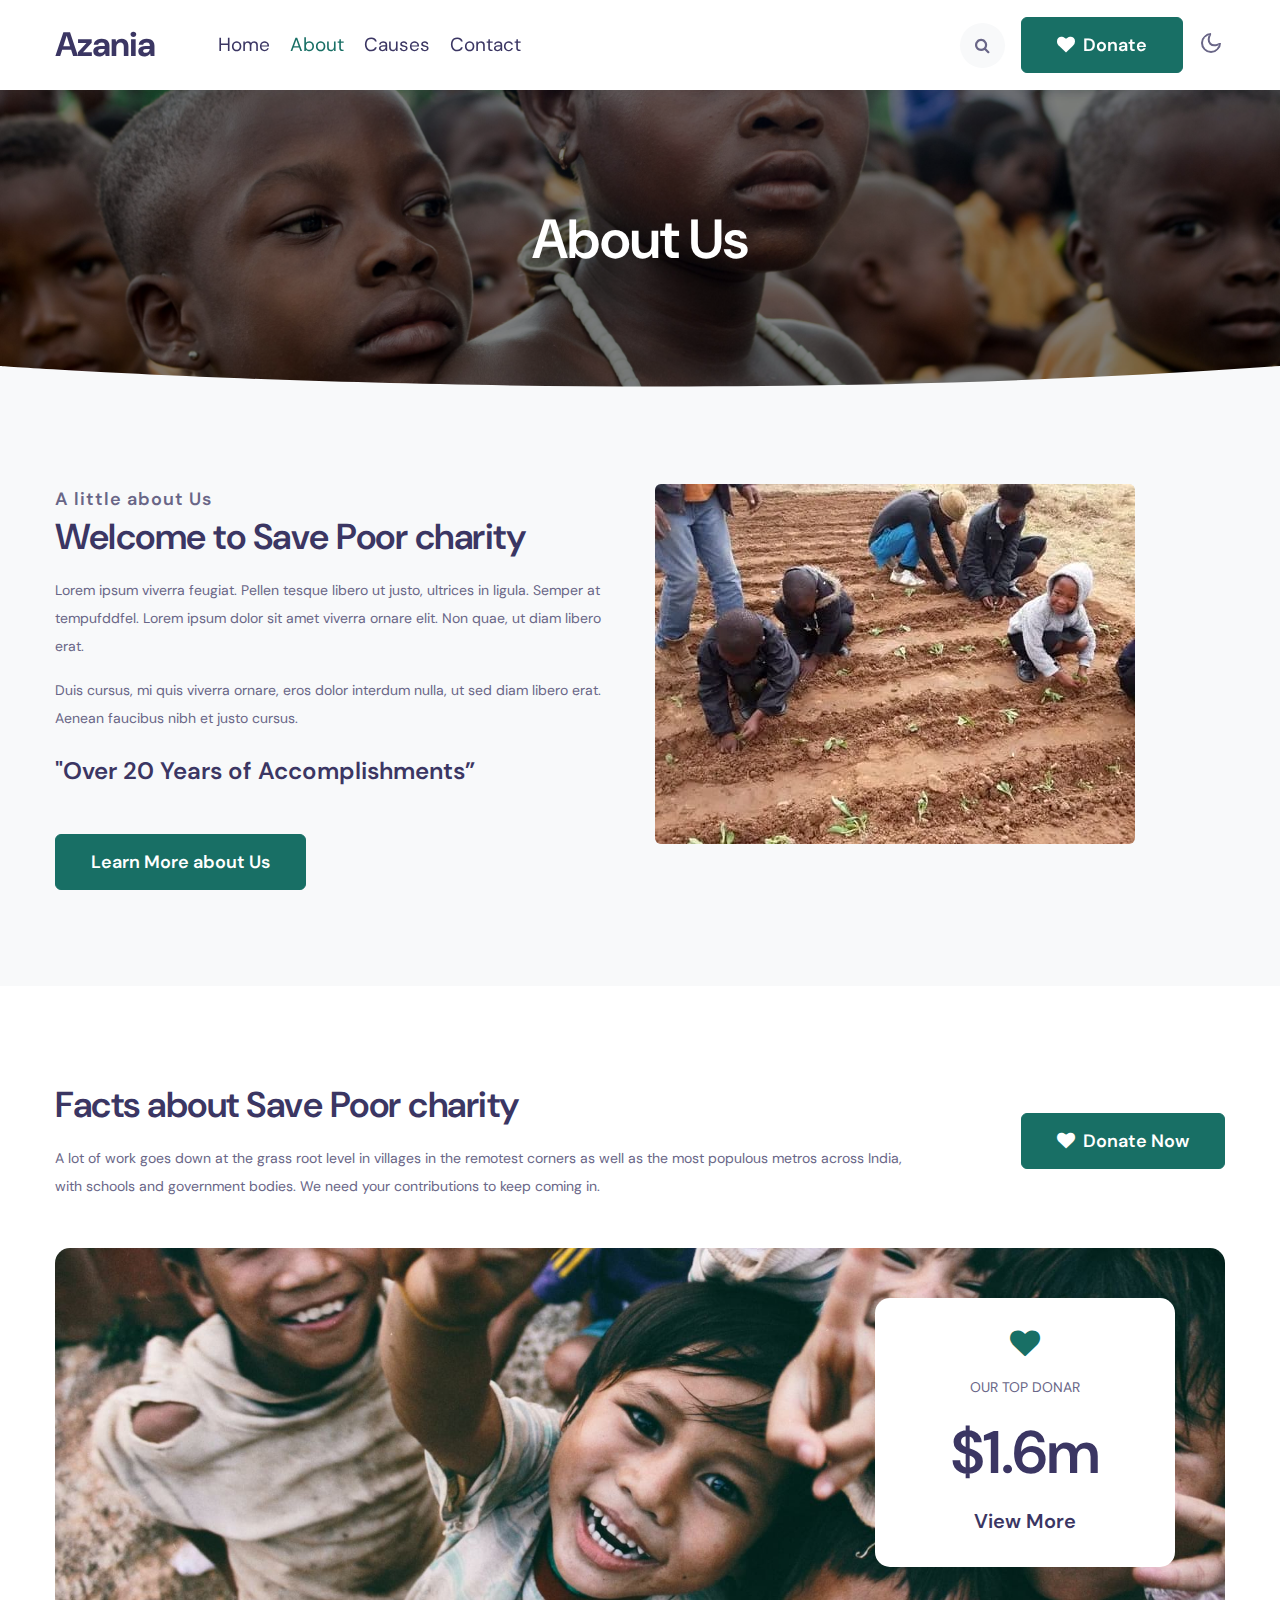
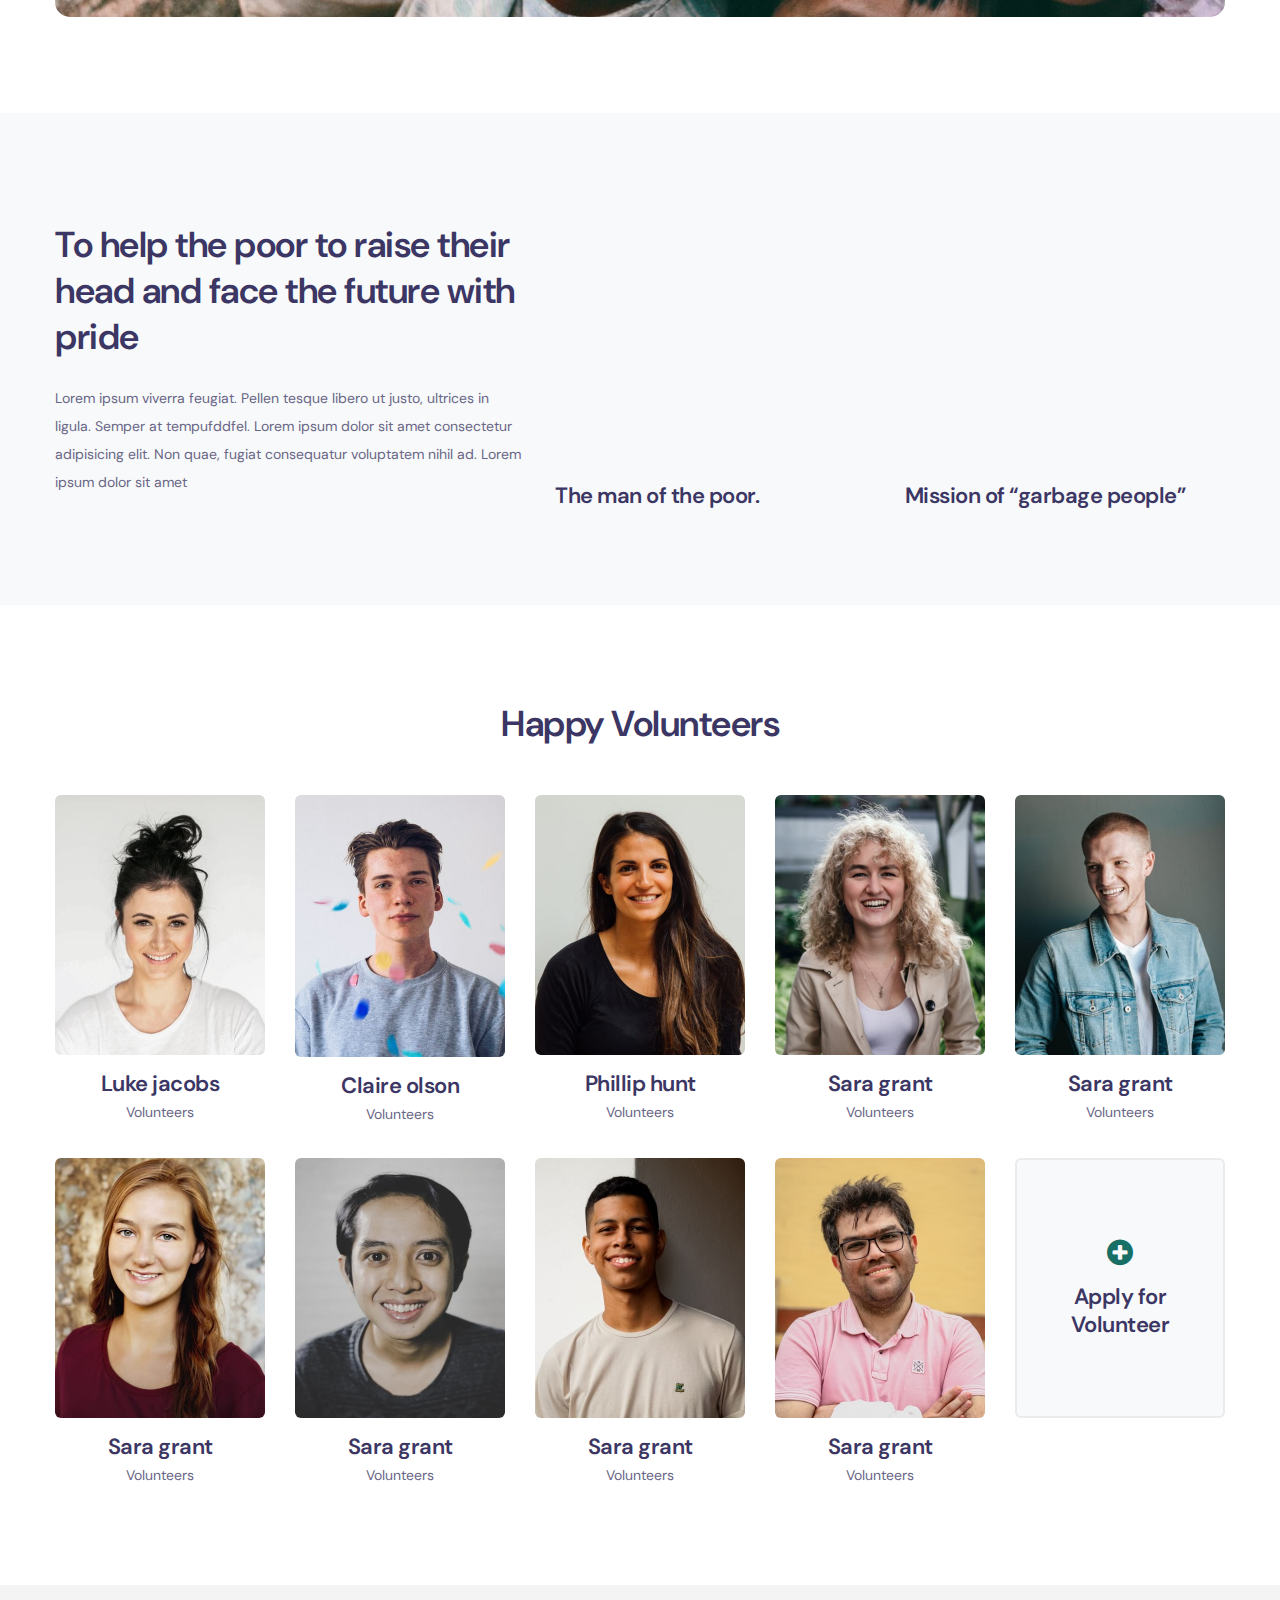
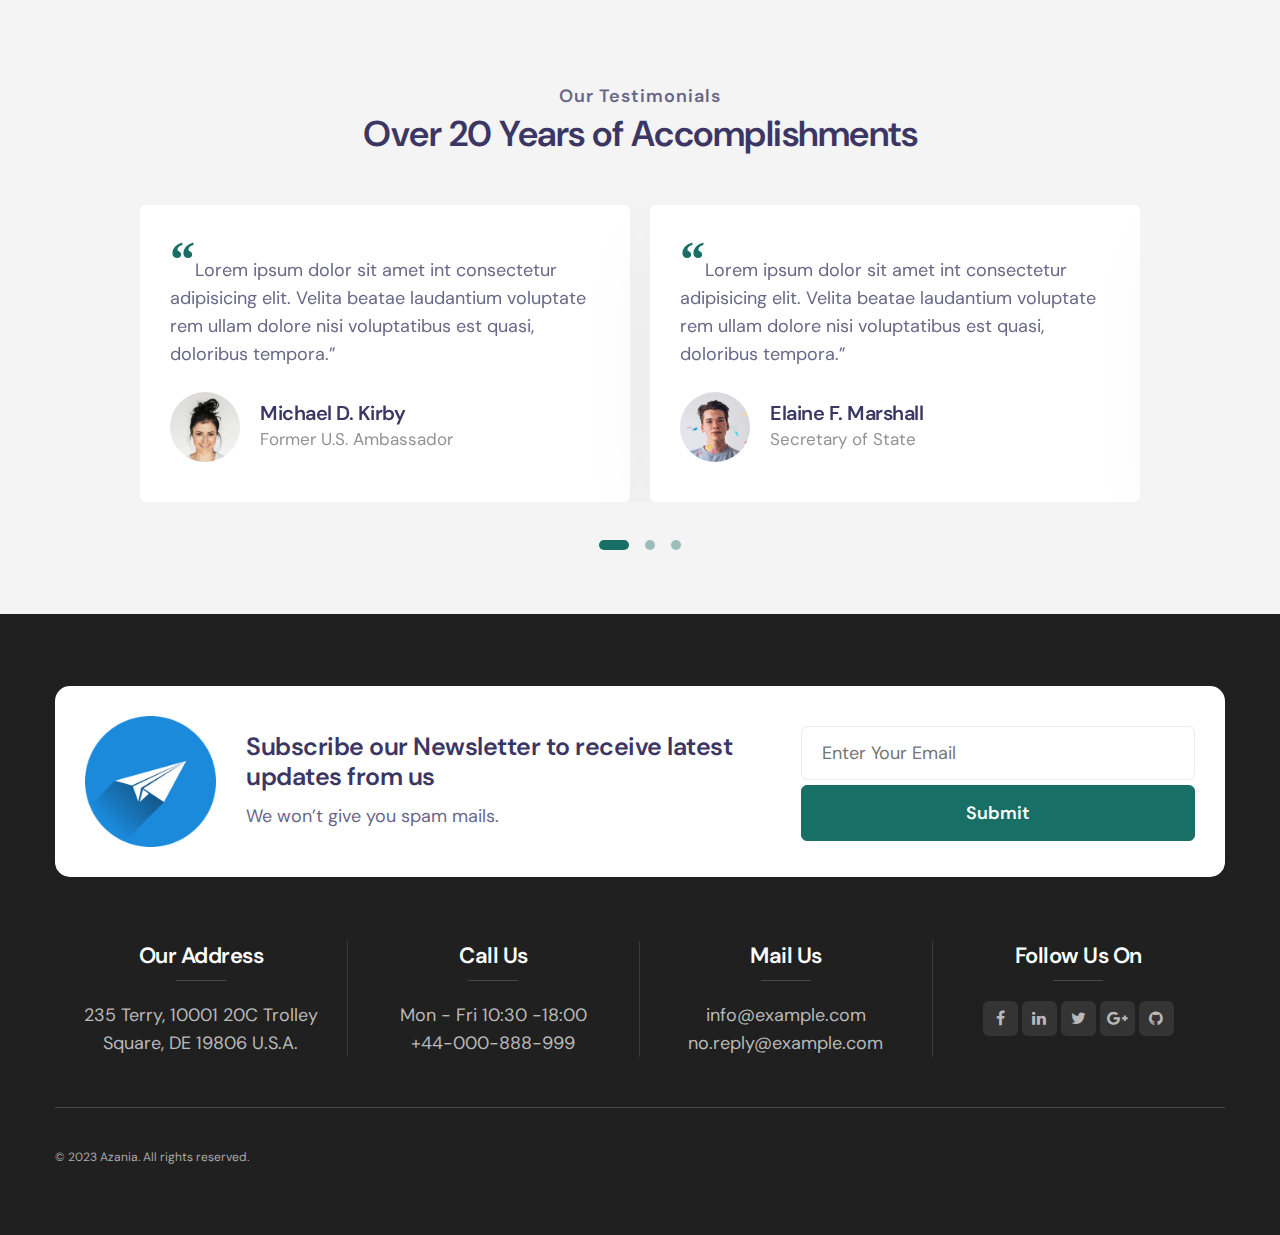
==== commit fe84a19f: "[FE] Home info" ====
--- a/azania/about.html
+++ b/azania/about.html
@@ -127,7 +127,7 @@
                 <a href="#MoreAboutUs" class="btn btn-primary btn-style mt-lg-5 mt-4">Learn More about Us</a>
             </div>
             <div class="col-lg-6 mt-lg-0 mt-5">
-                <img src="assets/images/about.jpg" alt="" class="radius-image img-fluid">
+                <img src="assets/images/aza-girl.jpeg" alt="" class="radius-image img-fluid">
             </div>
         </div>
     </div>
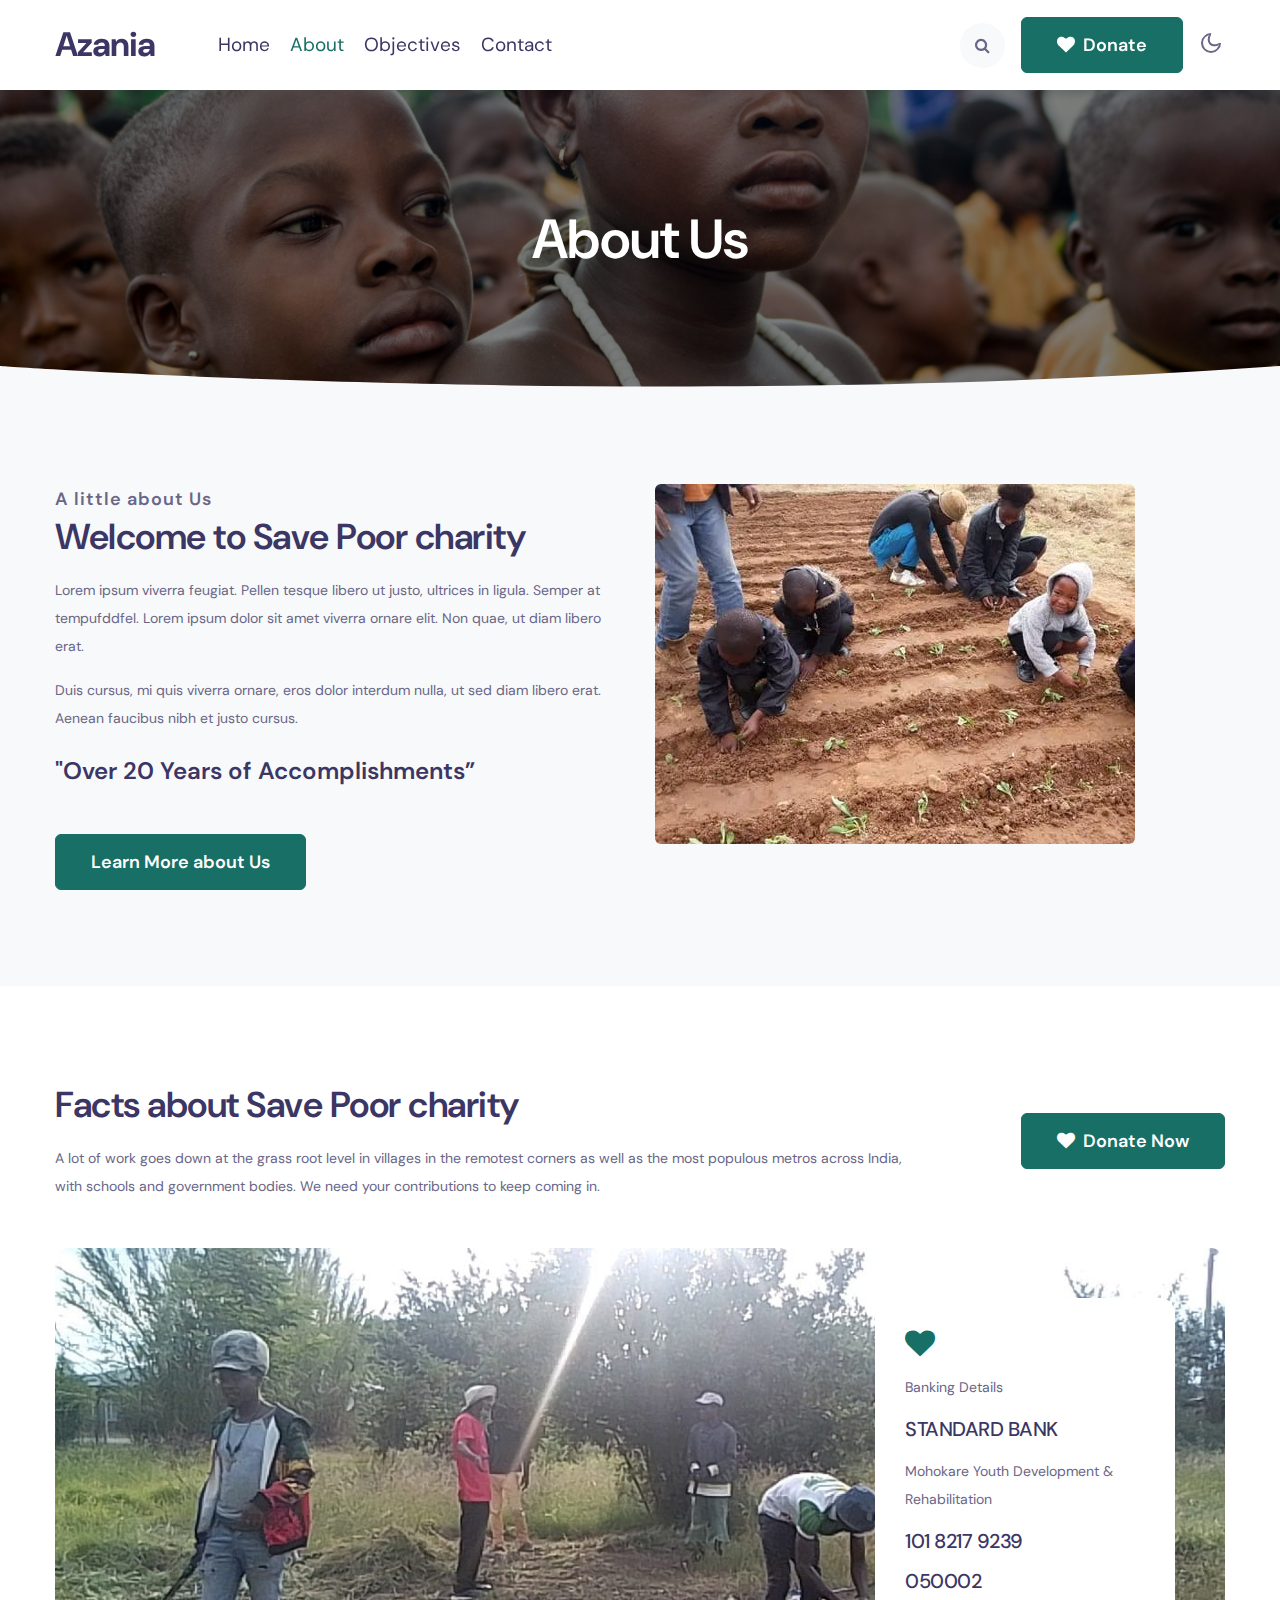
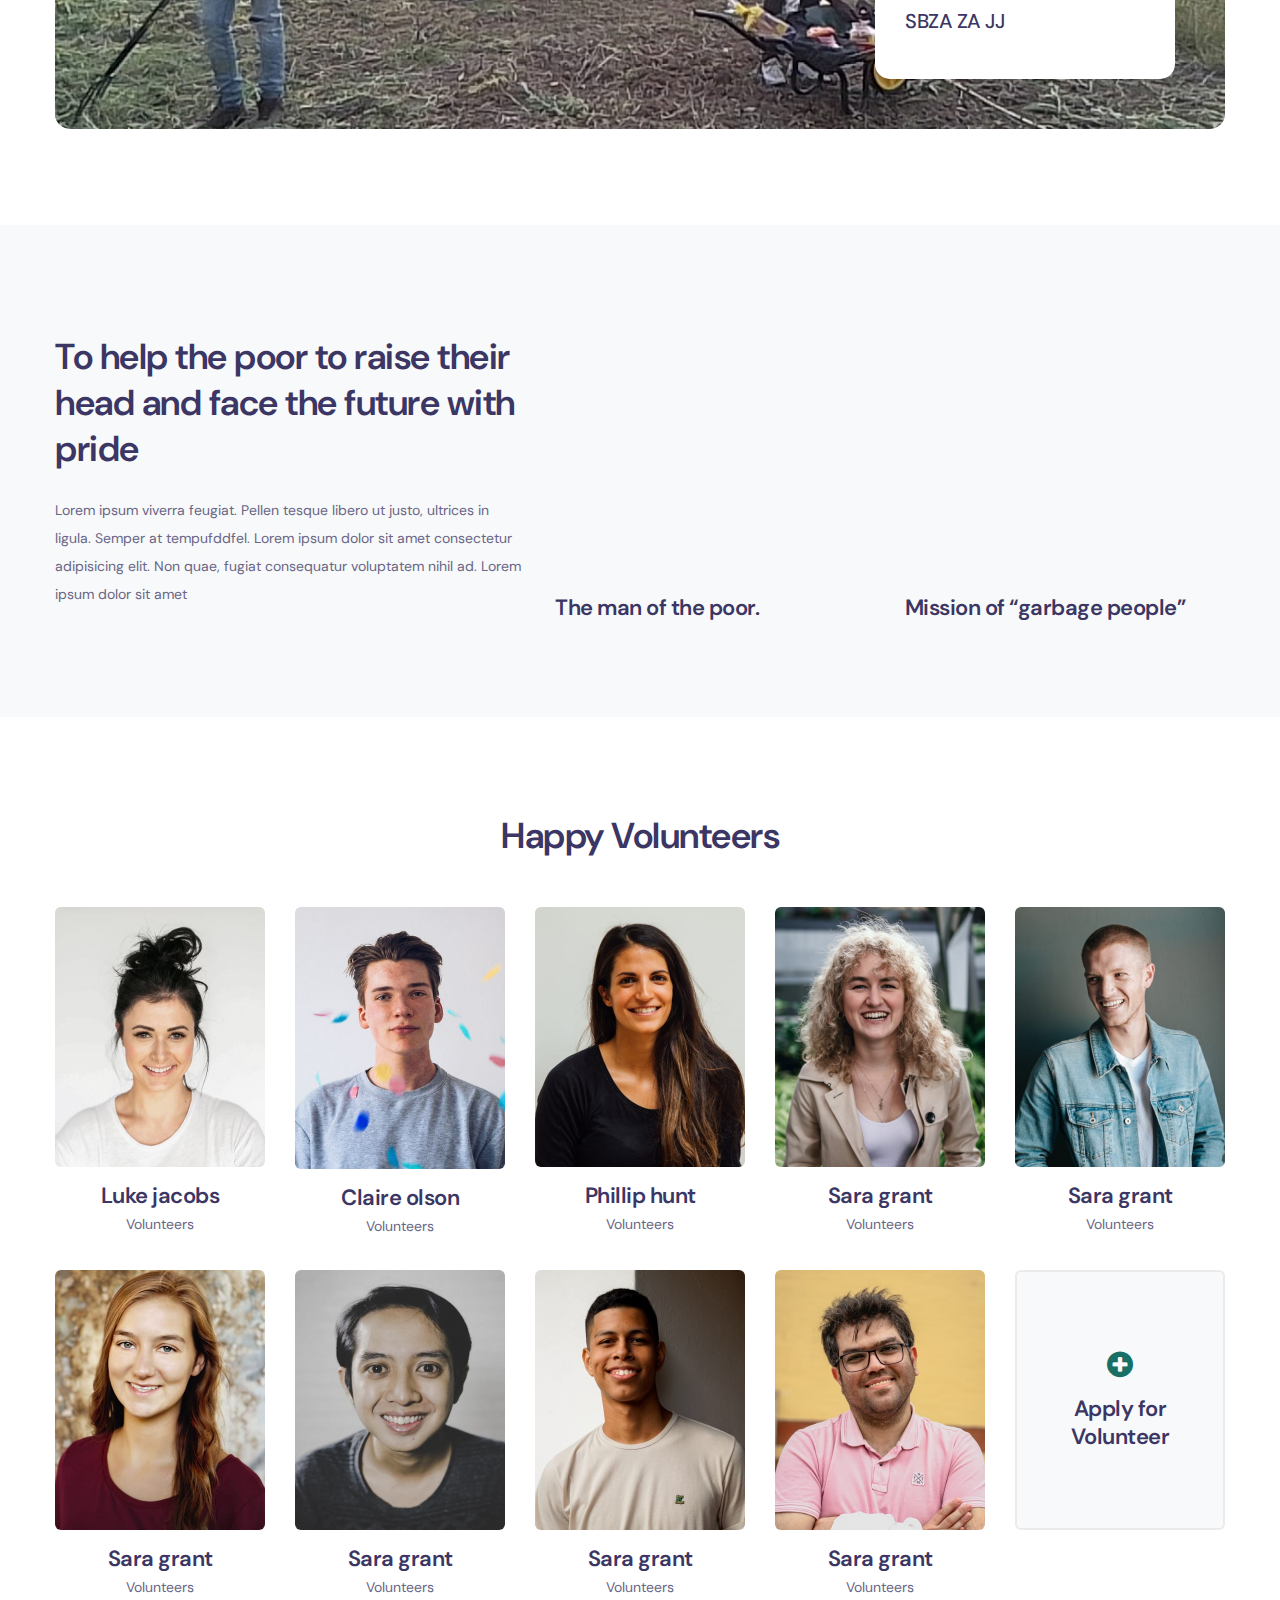
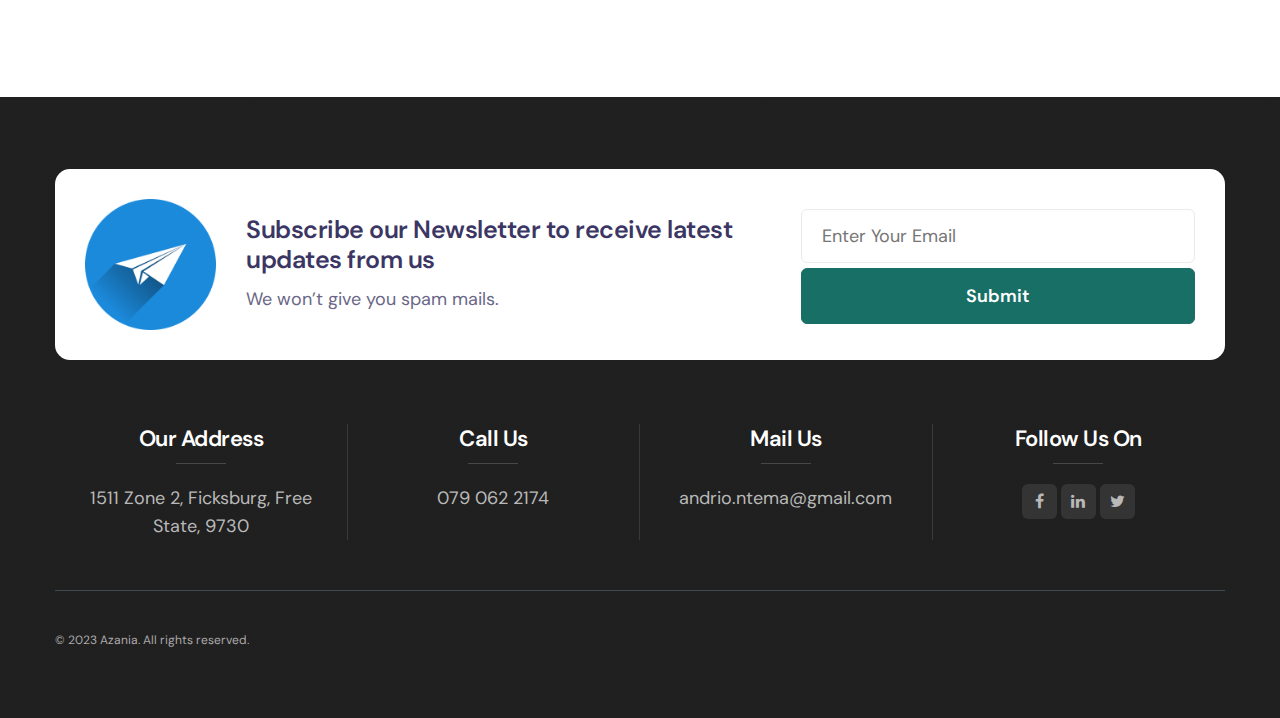
==== commit ecde181d: "Dec Updates" ====
--- a/azania/about.html
+++ b/azania/about.html
@@ -46,7 +46,7 @@
             <a class="nav-link" href="about.html">About</a>
           </li>
           <li class="nav-item @@causes__active">
-            <a class="nav-link" href="causes.html">Causes</a>
+            <a class="nav-link" href="causes.html">Objectives</a>
           </li>
           <li class="nav-item @@contact__active">
             <a class="nav-link" href="contact.html">Contact</a>
@@ -151,11 +151,15 @@
              </div>
 
              <div class="donar-img mt-5">
-                <div class="right-side text-center">
+                <div class="right-side">
                     <span class="fa fa-heart"></span>
-                    <p>OUR TOP DONAR</p>
-                    <h3 class="big my-3">$1.6m</h3>
-                    <a class="btn btn-text" href="#ViewMore">View More</a>
+                    <p>Banking Details</p>
+                    <h5 class="big my-3">STANDARD BANK</h5>
+                    <p>Mohokare Youth Development & Rehabilitation</p>
+                    <h5 class="big my-3">101 8217 9239</h5>
+                    <h5 class="big my-3">050002</h5>
+                    <h5 class="big my-3">SBZA ZA JJ</h5>
+                   
                 </div>
             </div>
          </div>
@@ -307,134 +311,7 @@
         </div>
 </section>
 <!--//team-sec-->
-<!-- testimonials -->
-<section class="w3l-testimonials" id="testimonials">
-	<!-- /grids -->
-	<div class="customer-layout py-5">
-		<div class="container py-lg-5 py-md-4">
-            <div class="heading align-self text-center">
-                <h6 class="title-small">Our Testimonials</h6>
-                <h3 class="title-big mb-md-5 mb-4">Over 20 Years of Accomplishments</h3>
-            </div>
-			<!-- /grids -->
-			<div class="row testimonial-row">
-				<div id="owl-demo1" class="owl-two owl-carousel owl-theme mb-lg-3 mb-5">
-					<div class="item">
-						<div class="testimonial-content">
-							<div class="testimonial">
-								<blockquote>
-									<q>Lorem ipsum dolor sit amet int consectetur adipisicing elit. Velita beatae laudantium
-										voluptate rem ullam dolore nisi voluptatibus est quasi, doloribus tempora.</q>
-								</blockquote>
-								<div class="testi-des">
-									<div class="test-img"><img src="assets/images/team1.jpg" class="img-fluid" alt="client-img">
-									</div>
-									<div class="peopl align-self">
-										<h3>Michael D. Kirby</h3>
-										<p class="indentity">Former U.S. Ambassador </p>
-									</div>
-								</div>
-							</div>
-						</div>
-					</div>
-					<div class="item">
-						<div class="testimonial-content">
-							<div class="testimonial">
-							  <blockquote>
-								  <q>Lorem ipsum dolor sit amet int consectetur adipisicing elit. Velita beatae laudantium
-									  voluptate rem ullam dolore nisi voluptatibus est quasi, doloribus tempora.</q>
-							  </blockquote>
-								<div class="testi-des">
-									<div class="test-img"><img src="assets/images/team2.jpg" class="img-fluid" alt="client-img">
-									</div>
-									<div class="peopl align-self">
-										<h3>Elaine F. Marshall</h3>
-										<p class="indentity">Secretary of State </p>
-									</div>
-								</div>
-							</div>
-						</div>
-					</div>
-					<div class="item">
-						<div class="testimonial-content">
-							<div class="testimonial">
-							  <blockquote>
-								  <q>Lorem ipsum dolor sit amet int consectetur adipisicing elit. Velita beatae laudantium
-									  voluptate rem ullam dolore nisi voluptatibus est quasi, doloribus tempora.</q>
-							  </blockquote>
-								<div class="testi-des">
-									<div class="test-img"><img src="assets/images/team3.jpg" class="img-fluid" alt="client-img">
-									</div>
-									<div class="peopl align-self">
-										<h3>Janice Hoffman</h3>
-										<p class="indentity">Chief Operating Officer</p>
-									</div>
-								</div>
-							</div>
-						</div>
-					</div>
-					<div class="item">
-						<div class="testimonial-content">
-							<div class="testimonial">
-							  <blockquote>
-								  <q>Lorem ipsum dolor sit amet int consectetur adipisicing elit. Velita beatae laudantium
-									  voluptate rem ullam dolore nisi voluptatibus est quasi, doloribus tempora.</q>
-							  </blockquote>
-								<div class="testi-des">
-									<div class="test-img"><img src="assets/images/team4.jpg" class="img-fluid" alt="client-img">
-									</div>
-									<div class="peopl align-self">
-										<h3>Stefan Homa</h3>
-										<p class="indentity">Charity architect</p>
-									</div>
-								</div>
-							</div>
-						</div>
-					</div>
-					<div class="item">
-						<div class="testimonial-content">
-							<div class="testimonial">
-							  <blockquote>
-								  <q>Lorem ipsum dolor sit amet int consectetur adipisicing elit. Velita beatae laudantium
-									  voluptate rem ullam dolore nisi voluptatibus est quasi, doloribus tempora.</q>
-							  </blockquote>
-								<div class="testi-des">
-									<div class="test-img"><img src="assets/images/team2.jpg" class="img-fluid" alt="client-img">
-									</div>
-									<div class="peopl align-self">
-										<h3>Jeannie Gooch</h3>
-										<p class="indentity">Funding teacher</p>
-									</div>
-								</div>
-							</div>
-						</div>
-					</div>
-					<div class="item">
-						<div class="testimonial-content">
-							<div class="testimonial">
-							  <blockquote>
-								  <q>Lorem ipsum dolor sit amet int consectetur adipisicing elit. Velita beatae laudantium
-									  voluptate rem ullam dolore nisi voluptatibus est quasi, doloribus tempora.</q>
-							  </blockquote>
-								<div class="testi-des">
-									<div class="test-img"><img src="assets/images/team3.jpg" class="img-fluid" alt="client-img">
-									</div>
-									<div class="peopl align-self">
-										<h3>Elaine F. Marshall</h3>
-										<p class="indentity">Secretary of State</p>
-									</div>
-								</div>
-							</div>
-						</div>
-					</div>
-				</div>
-			</div>
-		</div>
-		<!-- /grids -->
-	</div>
-	<!-- //grids -->
-  </section>
-  <!-- //testimonials -->
+
 <!-- footer 14 -->
 <div class="w3l-footer-main">
   <div class="w3l-sub-footer-content">
@@ -464,42 +341,35 @@
           <div id="footers14-block">
               <div class="container">
                   <div class="footers20-content">
-                      <div class="d-grid grid-col-4 grids-content">
-                          <div class="column">
-                              <h4>Our Address</h4>
-                                <p>235 Terry, 10001 20C Trolley Square,
-                                  DE 19806  U.S.A.</p>
-                          </div>
-                          <div class="column">
-                              <h4>Call Us</h4>
-                              <p>Mon - Fri 10:30 -18:00</p>
-                              <p><a href="tel:+44-000-888-999">+44-000-888-999</a></p>
-                          </div>
-                          <div class="column">
-                              <h4>Mail Us</h4>
-                              <p><a href="mailto:info@example.com">info@example.com</a></p>
-                              <p><a href="mailto:no.reply@example.com">no.reply@example.com</a></p>
-                          </div>
-                          <div class="column">
-                              <h4>Follow Us On</h4>
-                              <ul>
-                                  <li><a href="#facebook"><span class="fa fa-facebook"
-                                              aria-hidden="true"></span></a>
-                                  </li>
-                                  <li><a href="#linkedin"><span class="fa fa-linkedin"
-                                              aria-hidden="true"></span></a>
-                                  </li>
-                                  <li><a href="#twitter"><span class="fa fa-twitter"
-                                              aria-hidden="true"></span></a>
-                                  </li>
-                                  <li><a href="#google"><span class="fa fa-google-plus"
-                                              aria-hidden="true"></span></a>
-                                  </li>
-                                  <li><a href="#github"><span class="fa fa-github" aria-hidden="true"></span></a>
-                                  </li>
-                              </ul>
-                          </div>
-                      </div>
+                    <div class="d-grid grid-col-4 grids-content">
+                      <div class="column">
+                          <h4>Our Address</h4>
+                            <p>1511 Zone 2, Ficksburg, Free State, 9730</p>
+                      </div>
+                      <div class="column">
+                          <h4>Call Us</h4>
+                         
+                          <p><a href="tel:079 062 2174">079 062 2174</a></p>
+                      </div>
+                      <div class="column">
+                          <h4>Mail Us</h4>
+                          <p><a href="mailto:andrio.ntema@gmail.com">andrio.ntema@gmail.com</a></p>
+                      </div>
+                        <div class="column">
+                            <h4>Follow Us On</h4>
+                            <ul>
+                                <li><a href="#facebook"><span class="fa fa-facebook"
+                                            aria-hidden="true"></span></a>
+                                </li>
+                                <li><a href="#linkedin"><span class="fa fa-linkedin"
+                                            aria-hidden="true"></span></a>
+                                </li>
+                                <li><a href="#twitter"><span class="fa fa-twitter"
+                                            aria-hidden="true"></span></a>
+                             
+                            </ul>
+                        </div>
+                    </div>
                   </div>
                   <div class="footers14-bottom d-flex">
                       <div class="copyright">
--- a/azania/assets/css/style-starter.css
+++ b/azania/assets/css/style-starter.css
@@ -11465,7 +11465,7 @@
   background: var(--bg-color); }
 
 .donar-img {
-  background: url(../images/banner1.jpg) no-repeat center;
+  background: url(../images/aya.jpeg) no-repeat center;
   background-size: cover;
   -webkit-background-size: cover;
   -moz-background-size: cover;
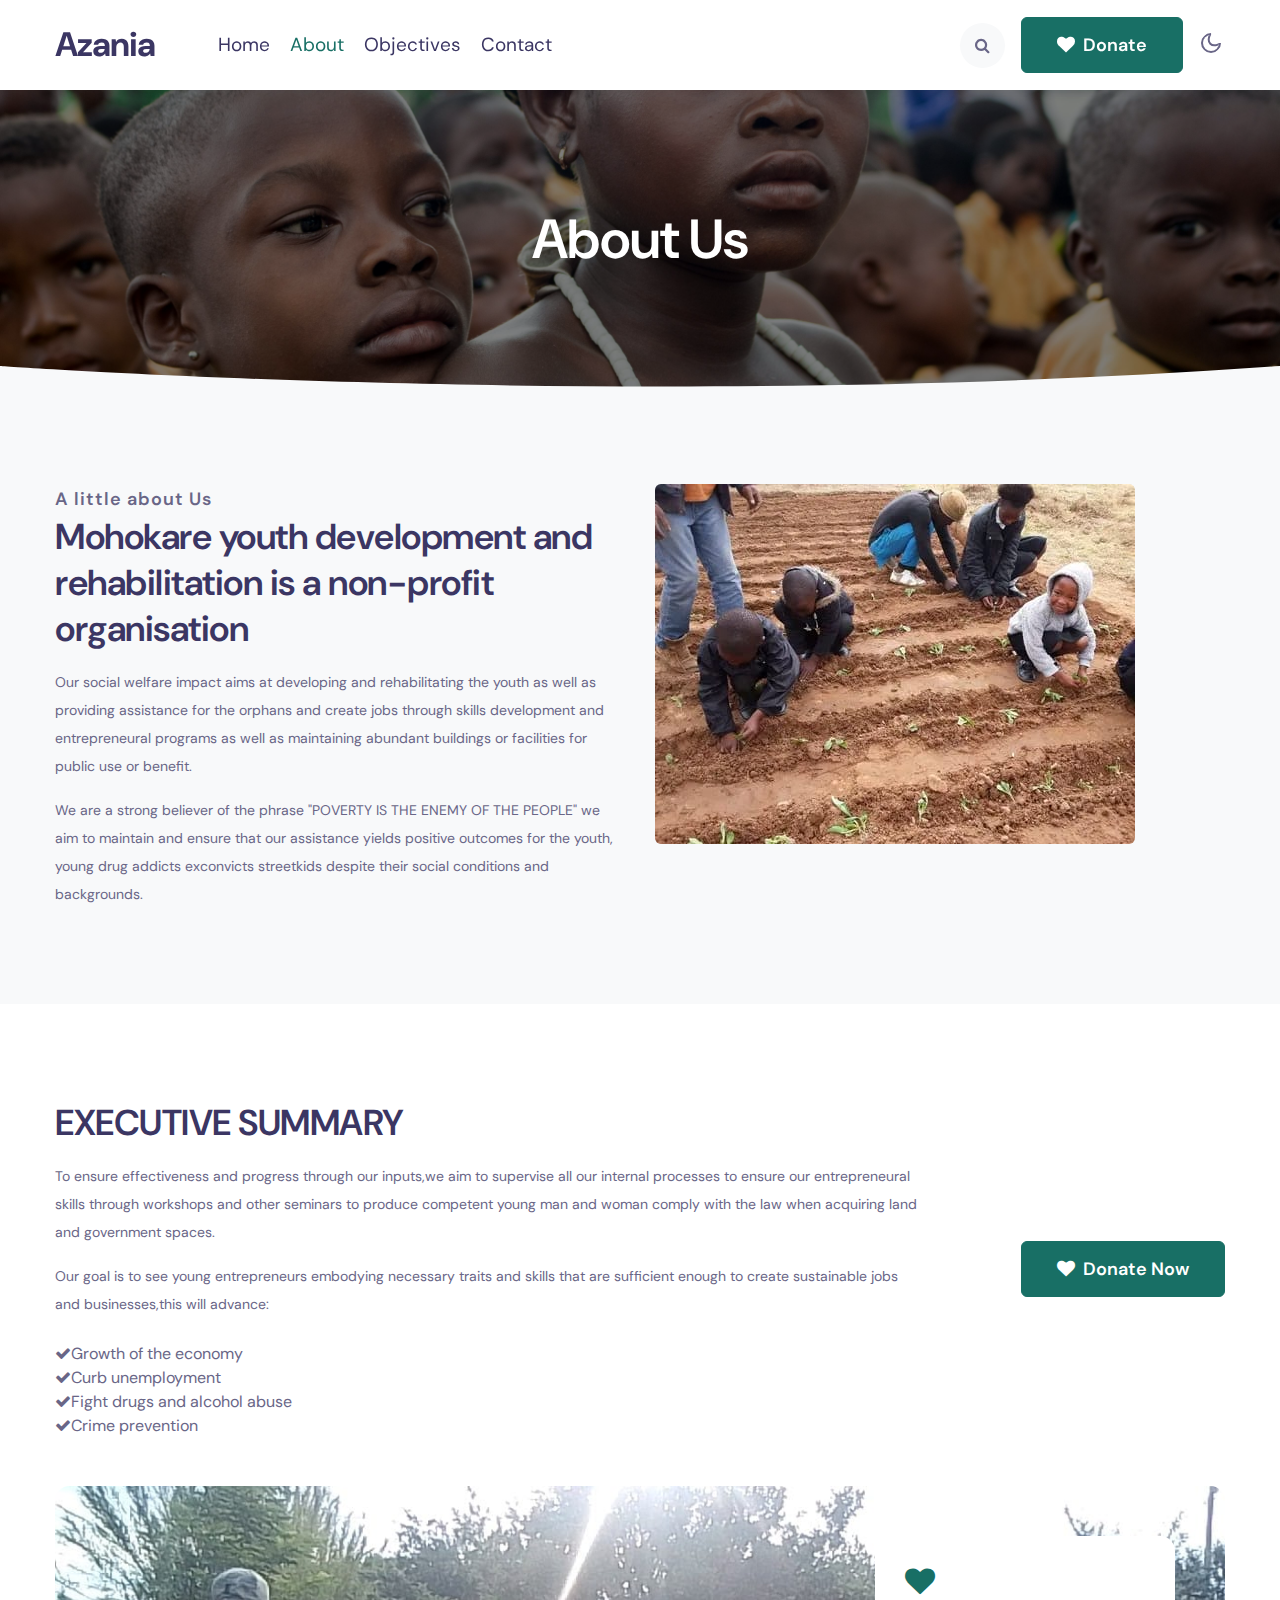
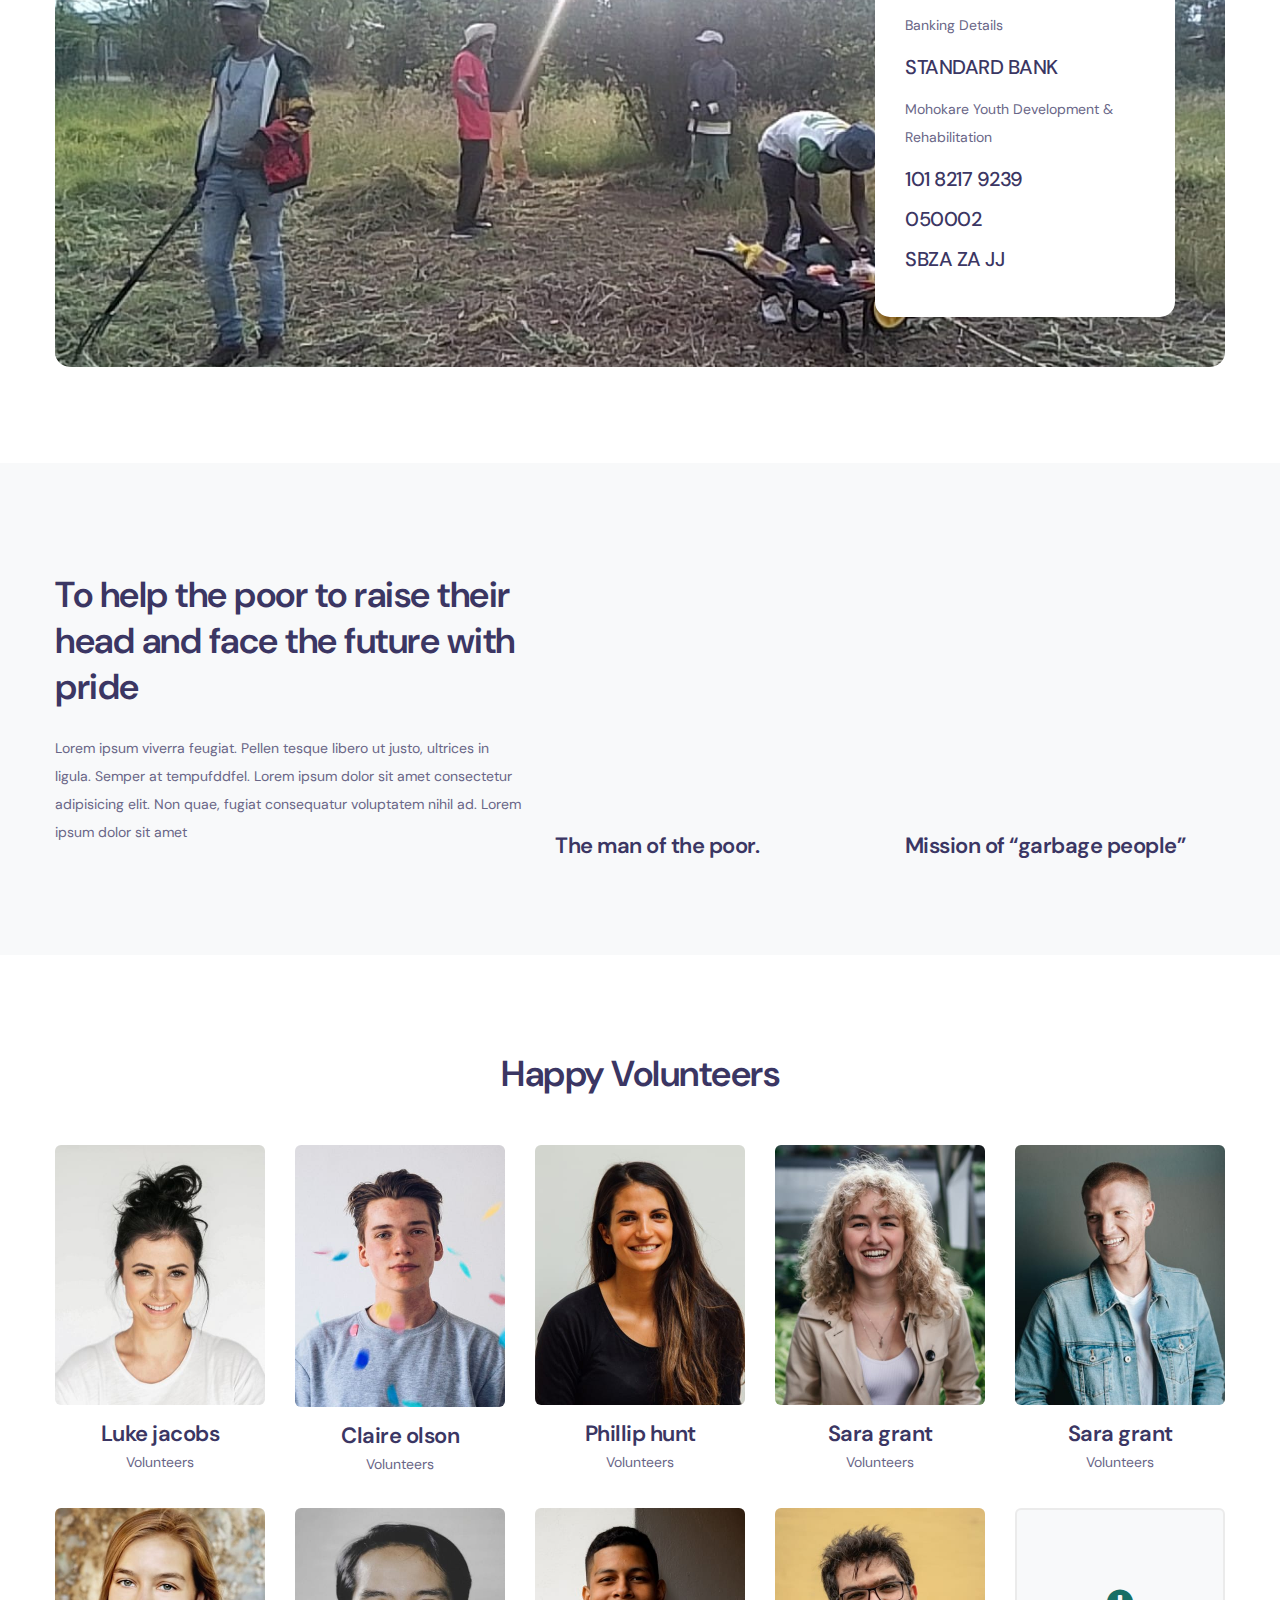
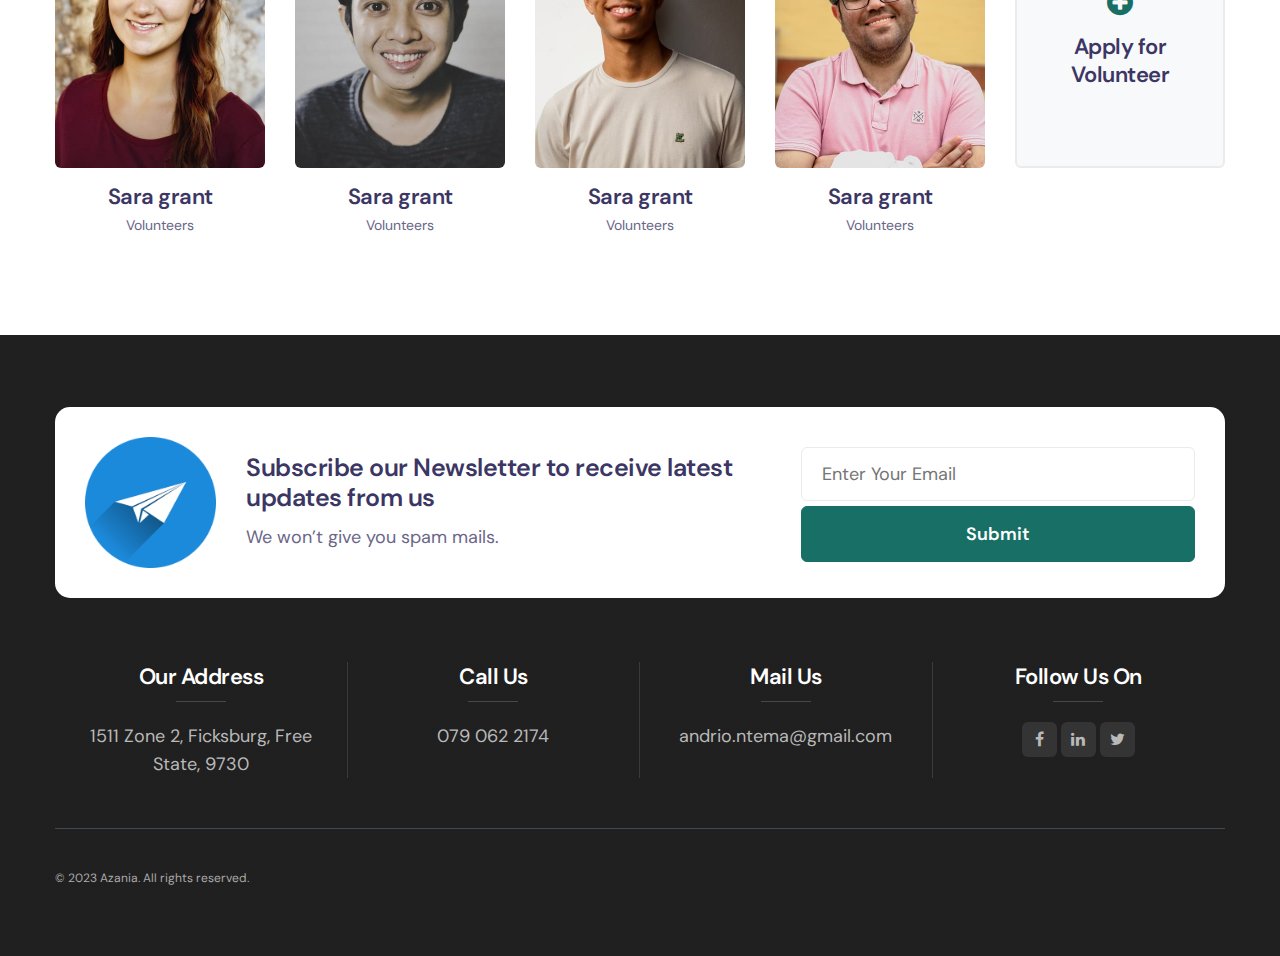
==== commit 53b2a2dc: "Donate info" ====
--- a/azania/about.html
+++ b/azania/about.html
@@ -73,7 +73,7 @@
           <!--//search-right-->
           </li>
           <li class="align-self">
-            <a href="#donate" class="btn btn-style btn-primary ml-lg-3 mr-lg-2"><span class="fa fa-heart mr-1"></span> Donate</a>
+            <a href="causes.html" class="btn btn-style btn-primary ml-lg-3 mr-lg-2"><span class="fa fa-heart mr-1"></span> Donate</a>
           </li>
         </ul>
       </div>
@@ -117,14 +117,9 @@
         <div class="row">
             <div class="col-lg-6">
                 <h5 class="title-small">A little about Us</h5>
-                <h3 class="title-big">Welcome to Save Poor charity</h3>
-                <p class="mt-3">Lorem ipsum viverra feugiat. Pellen tesque libero ut justo,
-                    ultrices in ligula. Semper at tempufddfel. Lorem ipsum dolor sit amet viverra ornare
-                    elit. Non quae, ut diam libero erat.</p>
-                <p class="mt-3">Duis cursus, mi quis viverra ornare, eros dolor interdum nulla, ut sed diam libero erat. Aenean faucibus
-                    nibh et justo cursus.</p>
-                <h3 class="title mt-4">"Over 20 Years of Accomplishments”</h3>
-                <a href="#MoreAboutUs" class="btn btn-primary btn-style mt-lg-5 mt-4">Learn More about Us</a>
+                <h3 class="title-big">Mohokare youth development and rehabilitation is a non-profit organisation</h3>
+                <p class="mt-3">Our social welfare impact aims at developing and rehabilitating the youth as well as providing assistance for the orphans and create jobs through skills development and entrepreneural programs as well as maintaining abundant buildings or facilities for public use or benefit.</p>
+                <p class="mt-3">We are a strong believer of the phrase "POVERTY IS THE ENEMY OF THE PEOPLE" we aim to maintain and ensure that our assistance yields positive outcomes for the youth, young drug addicts exconvicts streetkids despite their social conditions and backgrounds.</p>
             </div>
             <div class="col-lg-6 mt-lg-0 mt-5">
                 <img src="assets/images/aza-girl.jpeg" alt="" class="radius-image img-fluid">
@@ -138,14 +133,18 @@
          <div class="container">
              <div class="row align-items-center">
                  <div class="main-midd col-lg-9">
-                     <h3 class="title-big">Facts about Save Poor charity</h3>
-                     <p class="mt-3">A lot of work goes down at the grass root level in villages in the remotest corners
-                         as
-                         well as the most populous metros across India, with schools and government bodies.
-                         We need your contributions to keep coming in.</p>
-                 </div>
+                     <h3 class="title-big">EXECUTIVE SUMMARY</h3>
+                     <p class="mt-3">To ensure effectiveness and progress through our inputs,we aim to supervise all our internal processes to ensure our entrepreneural skills through workshops and other seminars to produce competent young man and woman comply with the law when acquiring land and government spaces.</p>
+                     <p class="mt-3">Our goal is to see young entrepreneurs embodying necessary traits and skills that are sufficient enough to create sustainable jobs and businesses,this will advance:</p>
+                 <ul class="cont-4 mt-4">
+                  <li><span class="fa fa-check"></span>Growth of the economy</li>
+                  <li><span class="fa fa-check"></span>Curb unemployment</li>
+                  <li><span class="fa fa-check"></span>Fight drugs and alcohol abuse</li>
+                  <li><span class="fa fa-check"></span>Crime prevention</li>
+                 </ul>
+                    </div>
                  <div class="main-midd-2 col-lg-3 mt-lg-0 mt-4 text-lg-right">
-                     <a class="btn btn-style btn-primary" href="#donate"><span class="fa fa-heart mr-1"></span> Donate
+                     <a class="btn btn-style btn-primary" href="causes.html"><span class="fa fa-heart mr-1"></span> Donate
                          Now </a>
                  </div>
              </div>
--- a/azania/assets/css/style-starter.css
+++ b/azania/assets/css/style-starter.css
@@ -11474,6 +11474,16 @@
   border-radius: var(--border-radius-full);
   padding: 50px; }
 
+.donar-img2 {
+  background: url(../images/kids.jpeg) no-repeat center;
+  background-size: cover;
+  -webkit-background-size: cover;
+  -moz-background-size: cover;
+  -o-background-size: cover;
+  -ms-background-size: cover;
+  border-radius: var(--border-radius-full);
+  padding: 50px; }
+
 .right-side {
   max-width: 300px;
   margin-left: auto;
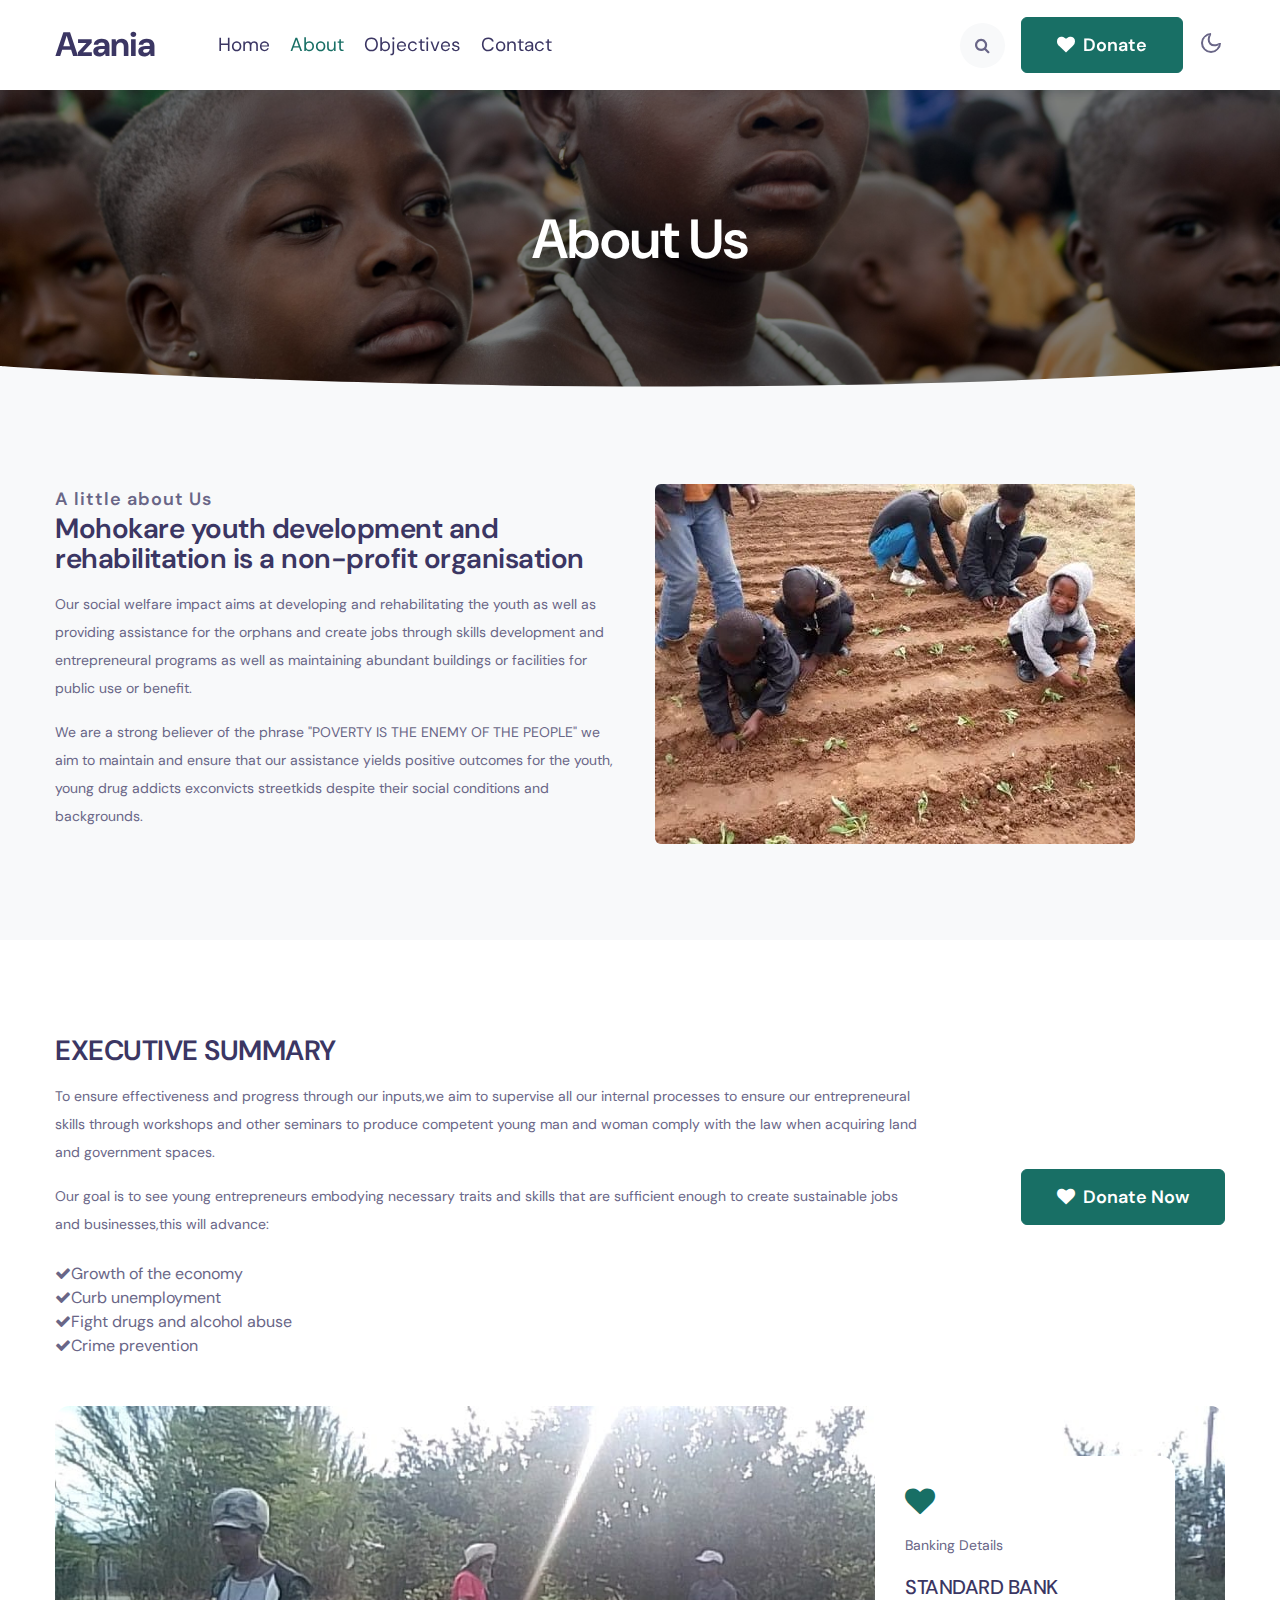
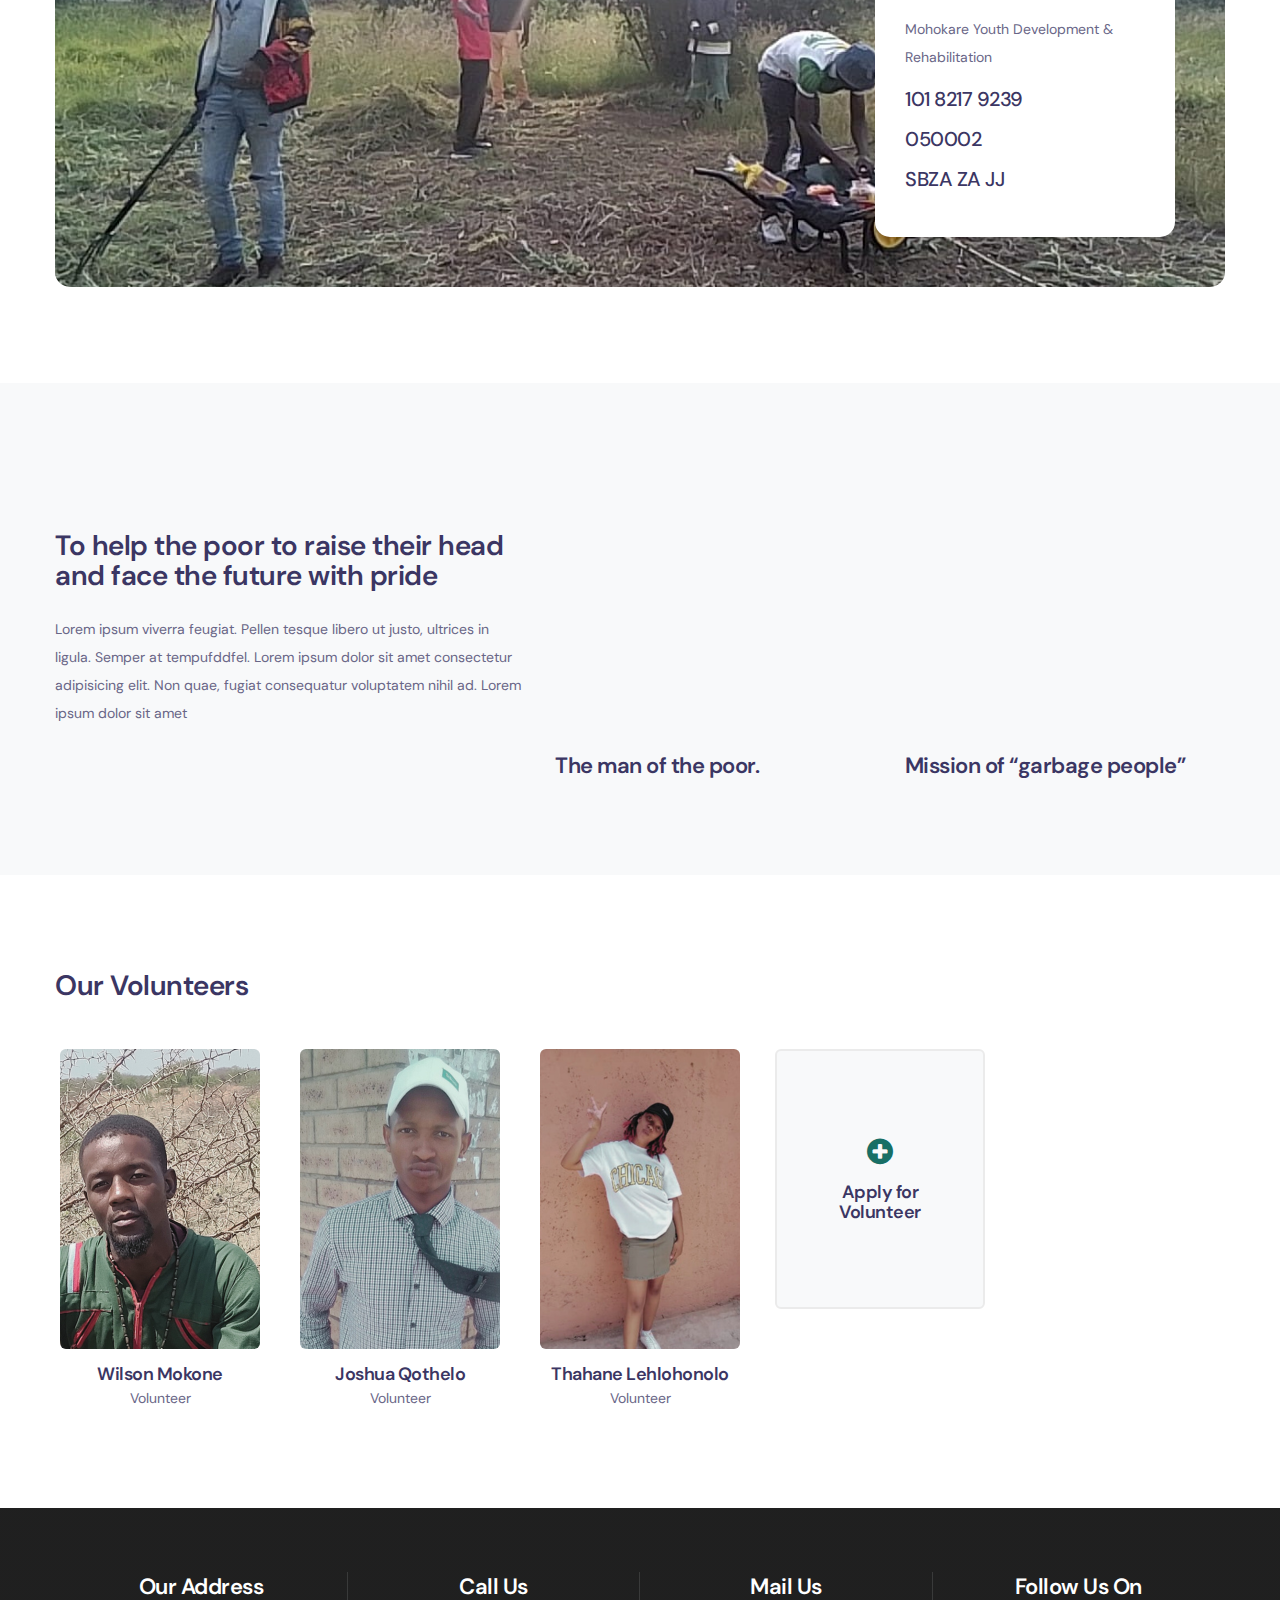
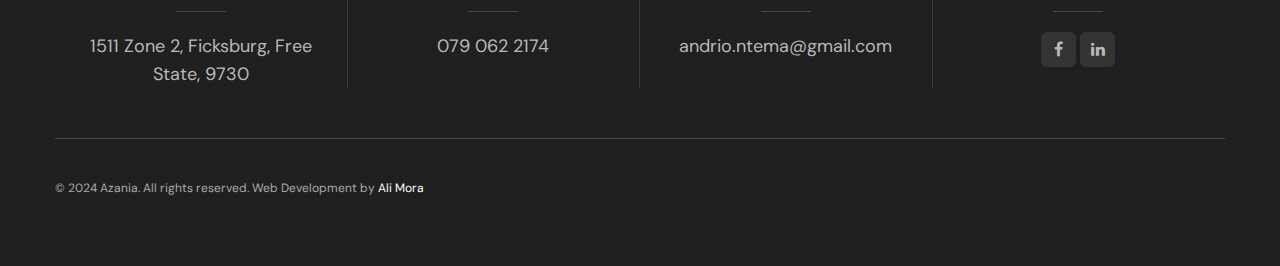
==== commit 87a8b7a0: "Team and footer update" ====
--- a/azania/about.html
+++ b/azania/about.html
@@ -199,17 +199,17 @@
 <section class="w3l-team-main" id="team">
     <div class="team py-5">
         <div class="container py-lg-5">
-            <div class="title-content text-center">
-                <h3 class="title-big">Happy Volunteers</h3>
+            <div class="title-content">
+                <h3 class="title-big">Our Volunteers</h3>
             </div>
             <div class="team-row mt-md-5 mt-4">
                 <div class="team-wrap">
                     <div class="team-member text-center">
                         <div class="team-img">
-                            <img src="assets/images/team1.jpg" alt="" class="radius-image img-fluid">
-                        </div>
-                        <a href="#url" class="team-title">Luke jacobs</a>
-                        <p>Volunteers</p>
+                            <img src="assets/images/wilson.png" alt="Wilson Mokone" class="radius-image img-fluid">
+                        </div>
+                        <a href="#url" class="team-title">Wilson Mokone</a>
+                        <p>Volunteer</p>
                     </div>
                 </div>
                 <!-- end team member -->
@@ -217,10 +217,10 @@
                 <div class="team-wrap">
                     <div class="team-member text-center">
                         <div class="team-img">
-                            <img src="assets/images/team2.jpg" alt="" class="radius-image img-fluid">
-                        </div>
-                        <a href="#url" class="team-title">Claire olson</a>
-                        <p>Volunteers</p>
+                            <img src="assets/images/joshua.png" alt="Joshua qothelo" class="radius-image img-fluid">
+                        </div>
+                        <a href="#url" class="team-title">Joshua Qothelo</a>
+                        <p>Volunteer</p>
                     </div>
                 </div>
                 <!-- end team member -->
@@ -228,79 +228,15 @@
                 <div class="team-wrap">
                     <div class="team-member last text-center">
                         <div class="team-img">
-                            <img src="assets/images/team3.jpg" alt="" class="radius-image img-fluid">
-                        </div>
-                        <a href="#url" class="team-title">Phillip hunt</a>
-                        <p>Volunteers</p>
+                            <img src="assets/images/thahane.png" alt="Thahane Lehlohonolo" class="radius-image img-fluid">
+                        </div>
+                        <a href="#url" class="team-title">Thahane Lehlohonolo</a>
+                        <p>Volunteer</p>
                     </div>
                 </div>
                 <!-- end team member -->
 
-                <div class="team-wrap">
-                    <div class="team-member last text-center">
-                        <div class="team-img">
-                            <img src="assets/images/team4.jpg" alt="" class="radius-image img-fluid">
-                        </div>
-                        <a href="#url" class="team-title">Sara grant</a>
-                        <p>Volunteers</p>
-                    </div>
-                </div>
-                <!-- end team member -->
-
-                <div class="team-wrap">
-                    <div class="team-member last text-center">
-                        <div class="team-img">
-                            <img src="assets/images/team5.jpg" alt="" class="radius-image img-fluid">
-                        </div>
-                        <a href="#url" class="team-title">Sara grant</a>
-                        <p>Volunteers</p>
-                    </div>
-                </div>
-                <!-- end team member -->
-
-                <div class="team-wrap">
-                    <div class="team-member last text-center">
-                        <div class="team-img">
-                            <img src="assets/images/team6.jpg" alt="" class="radius-image img-fluid">
-                        </div>
-                        <a href="#url" class="team-title">Sara grant</a>
-                        <p>Volunteers</p>
-                    </div>
-                </div>
-                <!-- end team member -->
-
-                <div class="team-wrap">
-                    <div class="team-member last text-center">
-                        <div class="team-img">
-                            <img src="assets/images/team7.jpg" alt="" class="radius-image img-fluid">
-                        </div>
-                        <a href="#url" class="team-title">Sara grant</a>
-                        <p>Volunteers</p>
-                    </div>
-                </div>
-                <!-- end team member -->
-
-                <div class="team-wrap">
-                    <div class="team-member last text-center">
-                        <div class="team-img">
-                            <img src="assets/images/team8.jpg" alt="" class="radius-image img-fluid">
-                        </div>
-                        <a href="#url" class="team-title">Sara grant</a>
-                        <p>Volunteers</p>
-                    </div>
-                </div>
-                <!-- end team member -->
-
-                <div class="team-wrap">
-                    <div class="team-member last text-center">
-                        <div class="team-img">
-                            <img src="assets/images/team9.jpg" alt="" class="radius-image img-fluid">
-                        </div>
-                        <a href="#url" class="team-title">Sara grant</a>
-                        <p>Volunteers</p>
-                    </div>
-                </div>
-                <!-- end team member -->
+
 
                 <div class="team-apply">
                     <a href="#url" class="team-title m-0"><span class="fa fa-plus-circle d-block mb-3"></span> Apply for Volunteer</a>
@@ -314,27 +250,7 @@
 <!-- footer 14 -->
 <div class="w3l-footer-main">
   <div class="w3l-sub-footer-content">
-      <section class="_form-3">
-          <div class="form-main">
-              <div class="container">
-                  <div class="middle-section grid-column top-bottom">
-                      <div class="image grid-three-column">
-                          <img src="assets/images/subscribe.png" alt="" class="img-fluid radius-image-full">
-                      </div>
-                      <div class="text-grid grid-three-column">
-                          <h2>Subscribe our Newsletter to receive latest updates from us</h2>
-                          <p>We won’t give you spam mails.</p>
-                      </div>
-                      <div class="form-text grid-three-column">
-                          <form action="/" method="GET">
-                              <input type="email" name=" placeholder" placeholder="Enter Your Email" required="">
-                              <button type="submit" class="btn btn-style btn-primary">Submit</button>
-                          </form>
-                      </div>
-                  </div>
-              </div>
-          </div>
-      </section>
+      
       <!-- Footers-14 -->
       <footer class="footer-14">
           <div id="footers14-block">
@@ -363,8 +279,7 @@
                                 <li><a href="#linkedin"><span class="fa fa-linkedin"
                                             aria-hidden="true"></span></a>
                                 </li>
-                                <li><a href="#twitter"><span class="fa fa-twitter"
-                                            aria-hidden="true"></span></a>
+                               
                              
                             </ul>
                         </div>
@@ -372,7 +287,7 @@
                   </div>
                   <div class="footers14-bottom d-flex">
                       <div class="copyright">
-                          <p>© 2023 Azania. All rights reserved.</p>
+                          <p>© 2024 Azania. All rights reserved. Web Development by <a href="https://alimora-portfolio.vercel.app/" target="_blank">Ali Mora</a></p>
                       </div>
                    
                   </div>
--- a/azania/assets/css/style-starter.css
+++ b/azania/assets/css/style-starter.css
@@ -9720,8 +9720,8 @@
   color: var(--primary-color); }
 
 .title-big {
-  font-size: 36px;
-  line-height: 46px;
+  font-size: 28px;
+  line-height: 30px;
   font-weight: 600;
   position: relative; }
 
@@ -10401,7 +10401,7 @@
   position: relative; }
 
 .w3l-main-slider .banner-view {
-  background: url(../images/banner1.jpg) no-repeat center;
+  background: url(../images/aza-banner1.png) no-repeat center;
   background-size: cover;
   position: relative;
   z-index: 0;
@@ -10410,15 +10410,15 @@
   min-height: calc(100vh - 50px); }
 
 .w3l-main-slider .banner-top1 {
-  background: url(../images/banner2.jpg) no-repeat center;
+  background: url(../images/aza-banner3.png) no-repeat center;
   background-size: cover; }
 
 .w3l-main-slider .banner-top2 {
-  background: url(../images/banner3.jpg) no-repeat center;
+  background: url(../images/aza-banner2.png) no-repeat center;
   background-size: cover; }
 
 .w3l-main-slider .banner-top3 {
-  background: url(../images/banner4.jpg) no-repeat center;
+  background: url(../images/aza-banner4.png) no-repeat center;
   background-size: cover; }
 
 .w3l-main-slider .banner-view:before {
@@ -11543,8 +11543,8 @@
 
 a.team-title {
   display: block;
-  font-size: 22px;
-  line-height: 28px;
+  font-size: 18px;
+  line-height: 20px;
   font-weight: 600;
   color: var(--heading-color);
   margin-top: 15px;
